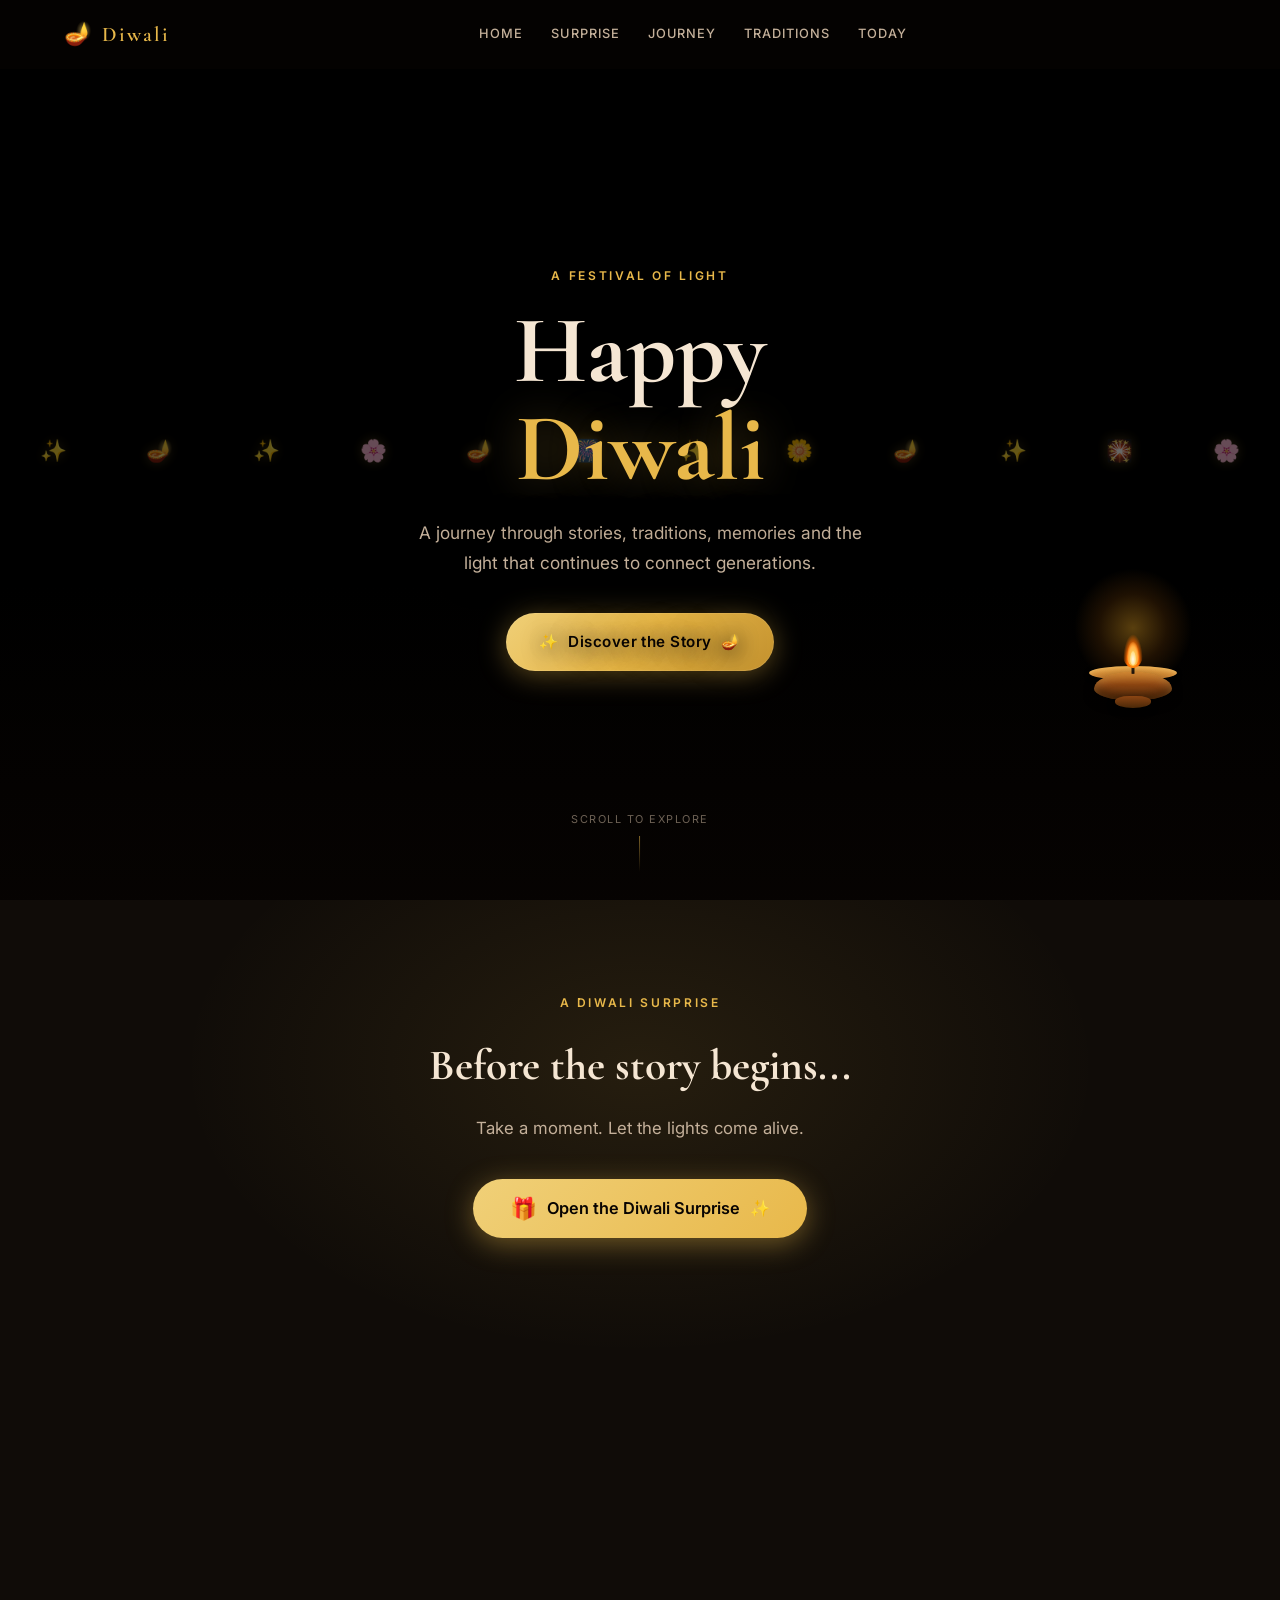
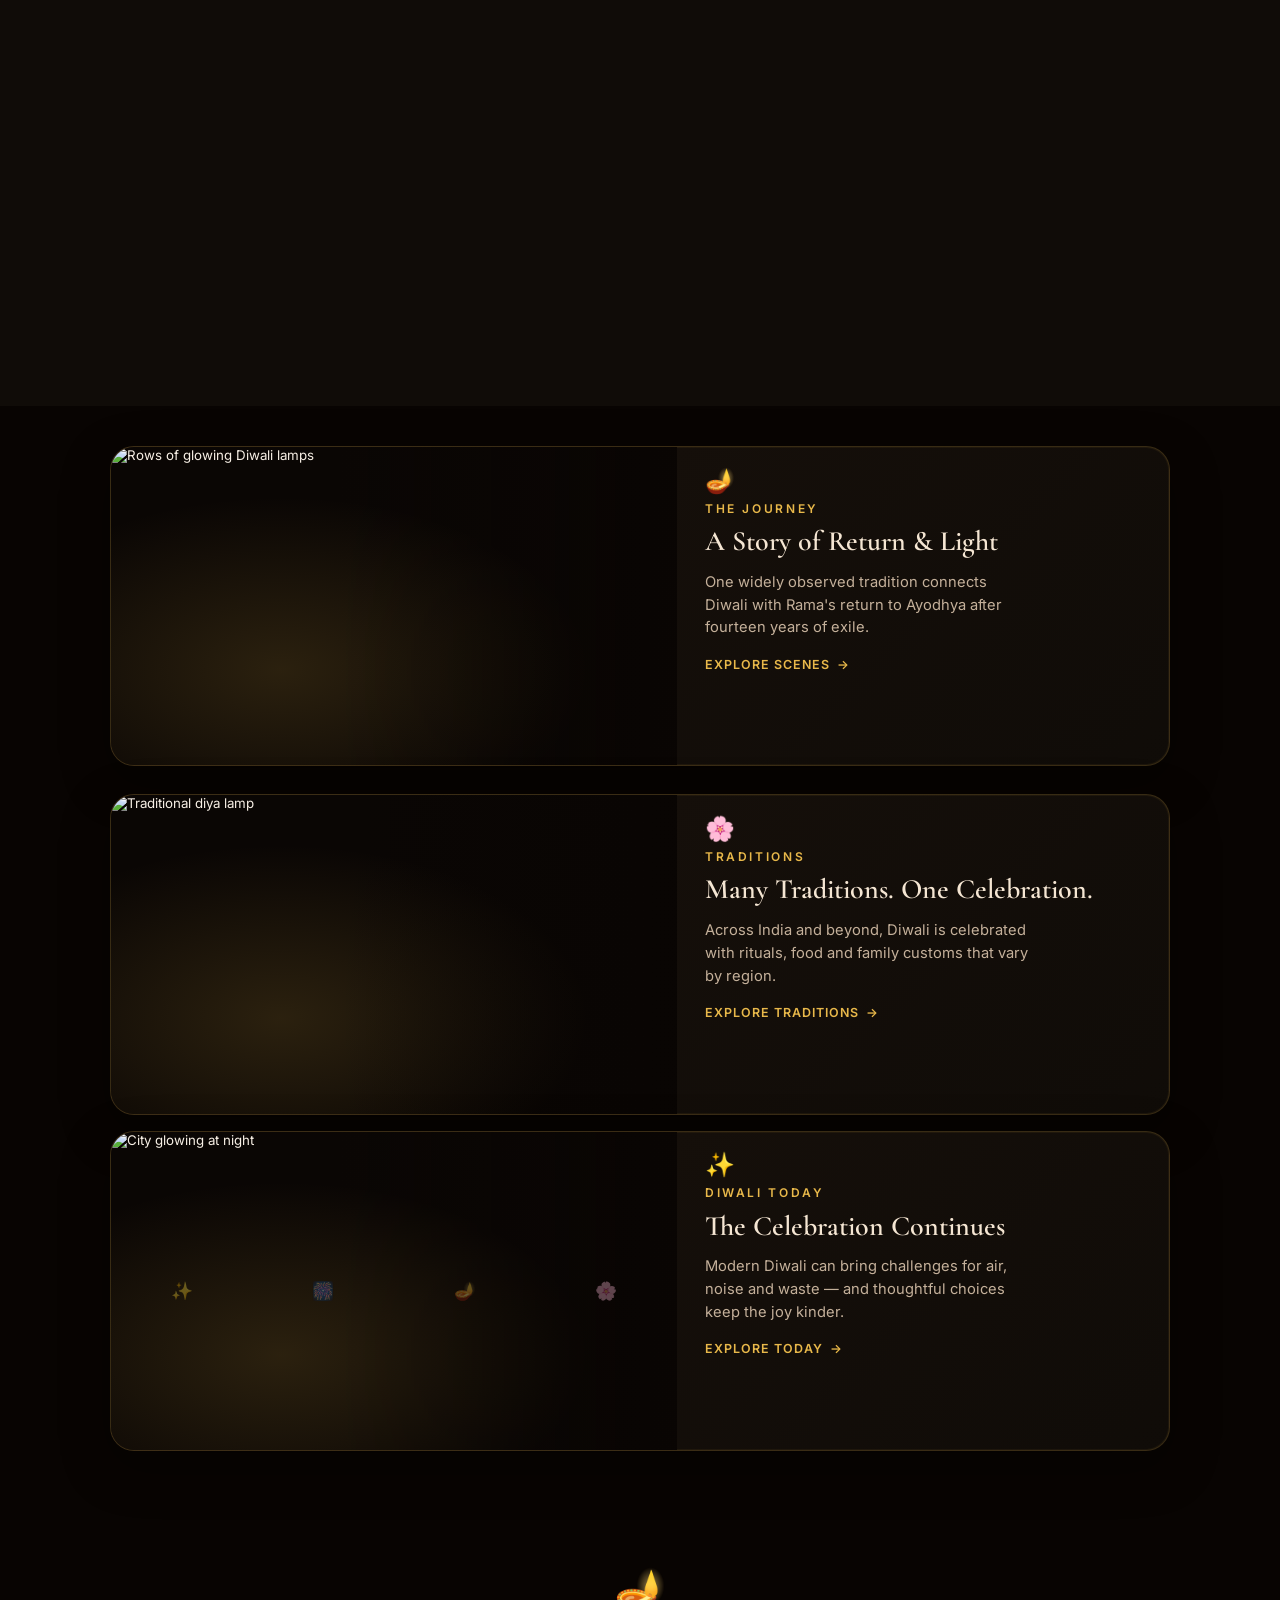
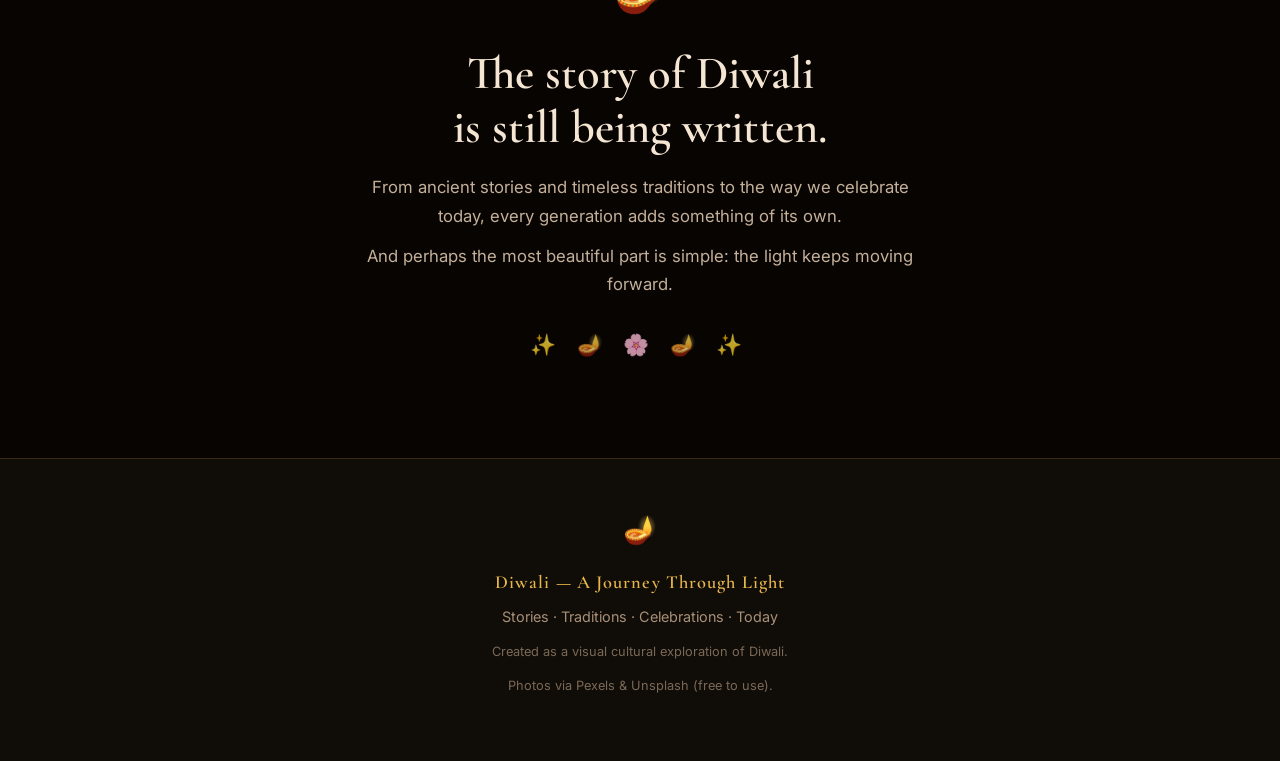
==== index.html @ a52134e4 "Initial commit - Diwali History website" ====
<!DOCTYPE html>
<html lang="en">
<head>
    <meta charset="UTF-8">
    <meta name="viewport" content="width=device-width, initial-scale=1.0">
    <meta name="description" content="A cinematic journey through the history, traditions and changing celebrations of Diwali.">
    <meta name="theme-color" content="#0a0604">
    <title>Diwali — A Journey Through Light</title>
    <link rel="stylesheet" href="css/style.css">
    <link rel="preconnect" href="https://fonts.googleapis.com">
    <link rel="preconnect" href="https://fonts.gstatic.com" crossorigin>
    <link href="https://fonts.googleapis.com/css2?family=Cormorant+Garamond:ital,wght@0,400;0,500;0,600;0,700;1,400&family=Inter:wght@300;400;500;600;700&display=swap" rel="stylesheet">
</head>
<body>

    <header class="site-header" id="siteHeader">
        <div class="nav-inner">
            <a href="#home" class="brand">
                <span class="brand-diya" aria-hidden="true">🪔</span>
                <span>Diwali</span>
            </a>
            <nav class="main-nav" id="mainNav" aria-label="Main navigation">
                <a href="#home">Home</a>
                <a href="#surprise">Surprise</a>
                <a href="#journey">Journey</a>
                <a href="#traditions">Traditions</a>
                <a href="#today">Today</a>
            </nav>
            <div class="nav-actions">
                <button class="nav-toggle" id="navToggle" type="button" aria-label="Open navigation" aria-expanded="false" aria-controls="mainNav">
                    <span></span><span></span><span></span>
                </button>
            </div>
        </div>
    </header>

    <main>

        <!-- HOME — full-screen cinematic video background -->
        <section id="home" class="hero-section">
            <div class="hero-background">
                <video
                    id="homeBackgroundVideo"
                    class="hero-bg-video"
                    autoplay
                    muted
                    loop
                    playsinline
                    preload="auto"
                    aria-hidden="true"
                >
                    <source src="Assets/videos/scenes/diwali-rama-story-40sec.mp4" type="video/mp4">
                </video>
                <div class="hero-bg-overlay"></div>
            </div>

            <div class="hero-particles" aria-hidden="true">
                <span>✨</span><span>🪔</span><span>✨</span><span>🌸</span>
                <span>🪔</span><span>🎆</span><span>✨</span><span>🌼</span>
                <span>🪔</span><span>✨</span><span>🎇</span><span>🌸</span>
            </div>

            <!-- 3D rotating Diwali diya -->
            <div class="hero-diya-3d" aria-hidden="true">
                <div class="diya-scene">
                    <div class="diya-pivot">
                        <div class="diya-body">
                            <div class="diya-rim"></div>
                            <div class="diya-bowl"></div>
                            <div class="diya-base"></div>
                            <div class="diya-wick"></div>
                            <div class="diya-flame">
                                <span class="flame-outer"></span>
                                <span class="flame-mid"></span>
                                <span class="flame-core"></span>
                            </div>
                            <div class="diya-glow"></div>
                        </div>
                    </div>
                </div>
            </div>

            <div class="hero-content cinematic-reveal">
                <span class="hero-kicker">A Festival of Light</span>
                <h1>Happy<br><span>Diwali</span></h1>
                <p class="hero-subtitle">
                    A journey through stories, traditions, memories and
                    the light that continues to connect generations.
                </p>
                <a href="#surprise" class="hero-button">
                    <span aria-hidden="true">✨</span>
                    Discover the Story
                    <span aria-hidden="true">🪔</span>
                </a>
            </div>

            <div class="scroll-indicator" aria-hidden="true">
                <span>Scroll to explore</span>
                <div class="scroll-line"></div>
            </div>
        </section>

        <!-- SURPRISE -->
        <section id="surprise" class="surprise-section">
            <div class="surprise-background"></div>
            <div class="surprise-content">
                <div class="surprise-heading cinematic-reveal">
                    <span class="section-kicker">A Diwali Surprise</span>
                    <h2>Before the story begins...</h2>
                    <p>Take a moment. Let the lights come alive.</p>
                </div>

                <button id="surpriseButton" class="surprise-button" type="button">
                    <span class="surprise-button-icon" aria-hidden="true">🎁</span>
                    <span>Open the Diwali Surprise</span>
                    <span class="surprise-button-sparkle" aria-hidden="true">✨</span>
                </button>

                <div id="surpriseDecorations" class="surprise-decorations" aria-hidden="true">
                    <span class="paper paper-red"></span>
                    <span class="paper paper-yellow"></span>
                    <span class="paper paper-blue"></span>
                    <span class="paper paper-green"></span>
                    <span class="paper paper-pink"></span>
                    <span class="paper paper-orange"></span>
                    <span class="paper paper-purple"></span>
                    <span class="paper paper-gold"></span>
                    <span class="paper paper-red"></span>
                    <span class="paper paper-yellow"></span>
                    <span class="paper paper-blue"></span>
                    <span class="paper paper-green"></span>
                    <span class="paper paper-pink"></span>
                    <span class="paper paper-orange"></span>
                    <span class="paper paper-purple"></span>
                    <span class="paper paper-gold"></span>
                </div>

                <div id="cinematicVideoWrapper" class="cinematic-video-wrapper">
                    <video
                        id="openingCinematicVideo"
                        class="opening-cinematic-video"
                        playsinline
                        preload="auto"
                        controls
                    >
                        <source src="Assets/videos/scenes/diwali-rama-story-40sec.mp4" type="video/mp4">
                        Your browser does not support HTML5 video.
                    </video>
                    <div class="cinematic-corner cinematic-corner-top-left" aria-hidden="true">✨</div>
                    <div class="cinematic-corner cinematic-corner-top-right" aria-hidden="true">🪔</div>
                    <div class="cinematic-corner cinematic-corner-bottom-left" aria-hidden="true">🌸</div>
                    <div class="cinematic-corner cinematic-corner-bottom-right" aria-hidden="true">✨</div>
                </div>
            </div>
        </section>

        <!-- JOURNEY — compact cinematic chapter -->
        <section id="journey" class="chapter-section journey-section">
            <article class="chapter-row cinematic-reveal" data-chapter="journey">
                <button type="button" class="chapter-trigger" aria-expanded="false" aria-controls="journeyPanel">
                    <div class="chapter-visual">
                        <img
                            src="https://images.pexels.com/photos/18849427/pexels-photo-18849427.jpeg?auto=compress&cs=tinysrgb&w=1200"
                            alt="Rows of glowing Diwali lamps"
                            loading="lazy"
                            class="chapter-visual-img">
                        <div class="chapter-visual-glow" aria-hidden="true"></div>
                    </div>
                    <div class="chapter-summary">
                        <span class="chapter-icon" aria-hidden="true">🪔</span>
                        <span class="section-kicker">The Journey</span>
                        <h2>A Story of Return &amp; Light</h2>
                        <p>
                            One widely observed tradition connects Diwali
                            with Rama's return to Ayodhya after fourteen years of exile.
                        </p>
                        <span class="chapter-expand-hint">
                            <span class="hint-label">Explore scenes</span>
                            <span class="hint-arrow" aria-hidden="true">→</span>
                        </span>
                    </div>
                </button>

                <div id="journeyPanel" class="chapter-panel" hidden>
                    <div class="chapter-panel-inner">
                        <div class="scene-strip" role="list">
                            <article class="scene-card" role="listitem">
                                <img src="https://images.unsplash.com/photo-1495616811223-4d98c6e9c869?auto=format&fit=crop&w=600&q=80" alt="Golden sunset landscape" loading="lazy">
                                <div class="scene-card-body">
                                    <span class="scene-number">01</span>
                                    <h3>Fourteen Years Away</h3>
                                    <p>Rama, Sita and Lakshmana are traditionally described as spending fourteen years in exile, away from Ayodhya.</p>
                                </div>
                            </article>
                            <article class="scene-card" role="listitem">
                                <img src="https://images.unsplash.com/photo-1448375240586-882707db888b?auto=format&fit=crop&w=600&q=80" alt="Dense forest path" loading="lazy">
                                <div class="scene-card-body">
                                    <span class="scene-number">02</span>
                                    <h3>Forests and Trials</h3>
                                    <p>Their journey is remembered through the Ramayana as a time filled with challenges, encounters and courage.</p>
                                </div>
                            </article>
                            <article class="scene-card" role="listitem">
                                <img src="https://images.unsplash.com/photo-1439066615861-d1af74d74000?auto=format&fit=crop&w=600&q=80" alt="River landscape at twilight" loading="lazy">
                                <div class="scene-card-body">
                                    <span class="scene-number">03</span>
                                    <h3>The Journey Home</h3>
                                    <p>After exile and the victory over Ravana, they are traditionally believed to have returned towards Ayodhya.</p>
                                </div>
                            </article>
                            <article class="scene-card" role="listitem">
                                <img src="https://images.pexels.com/photos/280221/pexels-photo-280221.jpeg?auto=compress&cs=tinysrgb&w=600" alt="City glowing at night" loading="lazy">
                                <div class="scene-card-body">
                                    <span class="scene-number">04</span>
                                    <h3>Ayodhya Awaits</h3>
                                    <p>People of Ayodhya welcomed Rama by lighting rows of oil lamps throughout the city.</p>
                                </div>
                            </article>
                            <article class="scene-card" role="listitem">
                                <img src="https://images.pexels.com/photos/18849427/pexels-photo-18849427.jpeg?auto=compress&cs=tinysrgb&w=600" alt="Rows of glowing Diwali lamps" loading="lazy">
                                <div class="scene-card-body">
                                    <span class="scene-number">05</span>
                                    <h3>Light Over Darkness</h3>
                                    <p>The lamp became one of the most recognisable symbols of Diwali — light, hope and renewal.</p>
                                </div>
                            </article>
                        </div>
                        <p class="chapter-panel-note">And the story became a tradition. But Diwali is more than one story.</p>
                    </div>
                </div>
            </article>
        </section>

        <!-- TRADITIONS — compact cinematic chapter -->
        <section id="traditions" class="chapter-section traditions-section">
            <article class="chapter-row cinematic-reveal" data-chapter="traditions">
                <button type="button" class="chapter-trigger" aria-expanded="false" aria-controls="traditionsPanel">
                    <div class="chapter-visual">
                        <img
                            src="https://images.pexels.com/photos/6103203/pexels-photo-6103203.jpeg?auto=compress&cs=tinysrgb&w=1200"
                            alt="Traditional diya lamp"
                            loading="lazy"
                            class="chapter-visual-img">
                        <div class="chapter-visual-glow" aria-hidden="true"></div>
                    </div>
                    <div class="chapter-summary">
                        <span class="chapter-icon" aria-hidden="true">🌸</span>
                        <span class="section-kicker">Traditions</span>
                        <h2>Many Traditions. One Celebration.</h2>
                        <p>
                            Across India and beyond, Diwali is celebrated with
                            rituals, food and family customs that vary by region.
                        </p>
                        <span class="chapter-expand-hint">
                            <span class="hint-label">Explore traditions</span>
                            <span class="hint-arrow" aria-hidden="true">→</span>
                        </span>
                    </div>
                </button>

                <div id="traditionsPanel" class="chapter-panel" hidden>
                    <div class="chapter-panel-inner">
                        <div class="scene-strip" role="list">
                            <article class="scene-card" role="listitem">
                                <img src="https://images.pexels.com/photos/6103203/pexels-photo-6103203.jpeg?auto=compress&cs=tinysrgb&w=600" alt="Traditional diya lamp" loading="lazy">
                                <div class="scene-card-body">
                                    <span class="tradition-icon" aria-hidden="true">🪔</span>
                                    <h3>Lighting Diyas</h3>
                                    <p>Oil lamps fill homes, entrances and prayer spaces with warm light.</p>
                                </div>
                            </article>
                            <article class="scene-card" role="listitem">
                                <img src="https://images.pexels.com/photos/6213685/pexels-photo-6213685.jpeg?auto=compress&cs=tinysrgb&w=600" alt="Colourful rangoli" loading="lazy">
                                <div class="scene-card-body">
                                    <span class="tradition-icon" aria-hidden="true">🌸</span>
                                    <h3>Rangoli</h3>
                                    <p>Patterns of powders and flowers decorate entrances and courtyards.</p>
                                </div>
                            </article>
                            <article class="scene-card" role="listitem">
                                <img src="https://images.pexels.com/photos/34387791/pexels-photo-34387791.jpeg?auto=compress&cs=tinysrgb&w=600" alt="Diyas with marigold flowers" loading="lazy">
                                <div class="scene-card-body">
                                    <span class="tradition-icon" aria-hidden="true">🙏</span>
                                    <h3>Prayer &amp; Lakshmi Puja</h3>
                                    <p>Families seek blessings, prosperity and well-being for the year ahead.</p>
                                </div>
                            </article>
                            <article class="scene-card" role="listitem">
                                <img src="https://images.unsplash.com/photo-1511895426328-dc8714191300?auto=format&fit=crop&w=600&q=80" alt="Family celebrating together" loading="lazy">
                                <div class="scene-card-body">
                                    <span class="tradition-icon" aria-hidden="true">👨‍👩‍👧‍👦</span>
                                    <h3>Family &amp; Food</h3>
                                    <p>Gifts, sweets and shared meals become the memories we keep.</p>
                                </div>
                            </article>
                        </div>
                        <p class="chapter-panel-note">Light, togetherness and renewal remain common themes across regions.</p>
                    </div>
                </div>
            </article>
        </section>

        <!-- TODAY — compact cinematic chapter -->
        <section id="today" class="chapter-section today-section">
            <article class="chapter-row cinematic-reveal" data-chapter="today">
                <button type="button" class="chapter-trigger" aria-expanded="false" aria-controls="todayPanel">
                    <div class="chapter-visual">
                        <img
                            src="https://images.pexels.com/photos/280221/pexels-photo-280221.jpeg?auto=compress&cs=tinysrgb&w=1200"
                            alt="City glowing at night"
                            loading="lazy"
                            class="chapter-visual-img">
                        <div class="chapter-visual-glow" aria-hidden="true"></div>
                        <div class="chapter-visual-particles" aria-hidden="true">
                            <span>✨</span><span>🎆</span><span>🪔</span><span>🌸</span>
                        </div>
                    </div>
                    <div class="chapter-summary">
                        <span class="chapter-icon" aria-hidden="true">✨</span>
                        <span class="section-kicker">Diwali Today</span>
                        <h2>The Celebration Continues</h2>
                        <p>
                            Modern Diwali can bring challenges for air, noise and waste —
                            and thoughtful choices keep the joy kinder.
                        </p>
                        <span class="chapter-expand-hint">
                            <span class="hint-label">Explore today</span>
                            <span class="hint-arrow" aria-hidden="true">→</span>
                        </span>
                    </div>
                </button>

                <div id="todayPanel" class="chapter-panel" hidden>
                    <div class="chapter-panel-inner">
                        <div class="scene-strip" role="list">
                            <article class="scene-card" role="listitem">
                                <img src="https://images.unsplash.com/photo-1611273426858-450d8e3c9fce?auto=format&fit=crop&w=600&q=80" alt="Hazy city atmosphere" loading="lazy">
                                <div class="scene-card-body">
                                    <span class="tradition-icon" aria-hidden="true">🌫️</span>
                                    <h3>Smoke &amp; Air</h3>
                                    <p>Fireworks can raise fine particles; monitoring studies record festival-period spikes.</p>
                                </div>
                            </article>
                            <article class="scene-card" role="listitem">
                                <img src="https://images.unsplash.com/photo-1584515933487-779824d29309?auto=format&fit=crop&w=600&q=80" alt="Protective mask" loading="lazy">
                                <div class="scene-card-body">
                                    <span class="tradition-icon" aria-hidden="true">❤️</span>
                                    <h3>Health &amp; Noise</h3>
                                    <p>Smoke and loud sounds can be hard on children, elders, animals and sensitive lungs.</p>
                                </div>
                            </article>
                            <article class="scene-card" role="listitem">
                                <img src="https://images.pexels.com/photos/932638/pexels-photo-932638.jpeg?auto=compress&cs=tinysrgb&w=600" alt="Waste on a street" loading="lazy">
                                <div class="scene-card-body">
                                    <span class="tradition-icon" aria-hidden="true">♻️</span>
                                    <h3>What Remains</h3>
                                    <p>Burnt paper and cracker waste can linger long after the celebration ends.</p>
                                </div>
                            </article>
                        </div>

                        <div class="today-remedies-compact">
                            <h3 class="remedies-title">We don't have to lose the joy</h3>
                            <div class="remedies-chips">
                                <span class="remedy-chip">🪔 Light more diyas</span>
                                <span class="remedy-chip">🌸 Rangoli &amp; colours</span>
                                <span class="remedy-chip">👨‍👩‍👧‍👦 Celebrate together</span>
                                <span class="remedy-chip">♻️ Clean up together</span>
                            </div>
                            <p class="chapter-panel-note">Celebrate the joy. Protect the air. Keep the light alive.</p>
                        </div>
                    </div>
                </div>
            </article>
        </section>

        <!-- FINAL -->
        <section class="finale-section">
            <div class="finale-inner cinematic-reveal">
                <span class="finale-diya" aria-hidden="true">🪔</span>
                <h2>The story of Diwali<br>is still being written.</h2>
                <p>
                    From ancient stories and timeless traditions
                    to the way we celebrate today, every generation
                    adds something of its own.
                </p>
                <p>
                    And perhaps the most beautiful part is simple:
                    the light keeps moving forward.
                </p>
                <div class="finale-symbols" aria-hidden="true">✨ 🪔 🌸 🪔 ✨</div>
            </div>
        </section>
    </main>

    <footer class="site-footer">
        <div class="footer-diya" aria-hidden="true">🪔</div>
        <h3>Diwali — A Journey Through Light</h3>
        <p>Stories · Traditions · Celebrations · Today</p>
        <p class="footer-small">Created as a visual cultural exploration of Diwali.</p>
        <p class="footer-small">Photos via Pexels &amp; Unsplash (free to use).</p>
    </footer>

    <script src="js/script.js"></script>
</body>
</html>
---- css/style.css ----
/* =========================================================
   DIWALI — A Journey Through Light
   Cinematic cultural experience
========================================================= */

:root {
    --bg-deep: #080402;
    --bg-dark: #100c08;
    --bg-card: #1a120c;
    --bg-elevated: #221810;
    --gold: #e8b84a;
    --gold-soft: #f0d078;
    --gold-dim: #c4922e;
    --saffron: #ff9f1c;
    --maroon: #4a1810;
    --cream: #f5e6d3;
    --cream-muted: #c4b09a;
    --text: #f8f0e6;
    --text-muted: #a89078;
    --border: rgba(232, 184, 74, 0.18);
    --radius: 16px;
    --radius-lg: 24px;
    --transition: 0.45s cubic-bezier(0.22, 1, 0.36, 1);
    --font-serif: 'Cormorant Garamond', Georgia, serif;
    --font-sans: 'Inter', system-ui, sans-serif;
}

*, *::before, *::after { box-sizing: border-box; margin: 0; padding: 0; }

html { scroll-behavior: smooth; font-size: 16px; }

body {
    font-family: var(--font-sans);
    background: var(--bg-deep);
    color: var(--text);
    line-height: 1.7;
    overflow-x: hidden;
    -webkit-font-smoothing: antialiased;
}

img, video { max-width: 100%; display: block; }
a { color: inherit; text-decoration: none; }
button { font-family: inherit; cursor: pointer; border: none; background: none; color: inherit; }

/* ---------- Header ---------- */
.site-header {
    position: fixed;
    top: 0; left: 0; right: 0;
    z-index: 1000;
    background: rgba(8, 4, 2, 0.55);
    backdrop-filter: blur(18px);
    -webkit-backdrop-filter: blur(18px);
    border-bottom: 1px solid transparent;
    transition: background 0.35s, border-color 0.35s;
}

.site-header.scrolled {
    background: rgba(8, 4, 2, 0.92);
    border-bottom-color: var(--border);
}

.nav-inner {
    max-width: 1200px;
    margin: 0 auto;
    padding: 0.95rem 1.5rem;
    display: flex;
    align-items: center;
    justify-content: space-between;
    gap: 1.5rem;
}

.brand {
    display: flex;
    align-items: center;
    gap: 0.5rem;
    font-family: var(--font-serif);
    font-size: 1.3rem;
    font-weight: 600;
    letter-spacing: 0.1em;
    color: var(--gold);
}

.brand-diya {
    font-size: 1.4rem;
    animation: diya-flicker 2.6s ease-in-out infinite;
}

.main-nav { display: flex; gap: 1.75rem; }

.main-nav a {
    font-size: 0.8rem;
    font-weight: 500;
    letter-spacing: 0.08em;
    text-transform: uppercase;
    color: var(--cream-muted);
    position: relative;
    transition: color 0.3s;
}

.main-nav a::after {
    content: '';
    position: absolute;
    bottom: -4px; left: 0;
    width: 0; height: 1px;
    background: var(--gold);
    transition: width 0.35s;
}

.main-nav a:hover { color: var(--gold); }
.main-nav a:hover::after { width: 100%; }

.nav-toggle {
    display: none;
    flex-direction: column;
    gap: 5px;
    width: 28px;
}

.nav-toggle span {
    display: block;
    height: 2px;
    background: var(--gold);
    border-radius: 2px;
    transition: 0.3s;
}

.nav-toggle.active span:nth-child(1) {
    transform: translateY(7px) rotate(45deg);
}
.nav-toggle.active span:nth-child(2) { opacity: 0; }
.nav-toggle.active span:nth-child(3) {
    transform: translateY(-7px) rotate(-45deg);
}

/* ---------- HOME — cinematic video background ---------- */
.hero-section {
    position: relative;
    min-height: 100vh;
    display: flex;
    align-items: center;
    justify-content: center;
    text-align: center;
    padding: 6rem 1.5rem 4rem;
    overflow: hidden;
    isolation: isolate;
}

.hero-background {
    position: absolute;
    inset: 0;
    width: 100%;
    height: 100%;
    overflow: hidden;
    z-index: 0;
    background: #080402;
}

.hero-bg-video {
    position: absolute;
    top: 0; left: 0;
    width: 100%;
    height: 100%;
    object-fit: cover;
    object-position: center center;
    display: block;
    background: #080402;
    filter: brightness(0.68) saturate(1.15) contrast(1.06);
    transform: scale(1.03);
    pointer-events: none;
}

.hero-bg-overlay {
    position: absolute;
    inset: 0;
    z-index: 1;
    pointer-events: none;
    background:
        linear-gradient(
            to bottom,
            rgba(0, 0, 0, 0.42) 0%,
            rgba(0, 0, 0, 0.15) 32%,
            rgba(0, 0, 0, 0.32) 65%,
            rgba(8, 4, 2, 0.78) 100%
        ),
        radial-gradient(circle at center, transparent 30%, rgba(0, 0, 0, 0.28) 100%);
}

.hero-particles {
    position: absolute;
    inset: 0;
    z-index: 3;
    display: flex;
    flex-wrap: wrap;
    align-items: center;
    justify-content: space-around;
    font-size: 1.35rem;
    opacity: 0.4;
    pointer-events: none;
}

.hero-particles span {
    animation: float 7s ease-in-out infinite;
    text-shadow: 0 0 12px rgba(232, 184, 74, 0.35);
}

.hero-particles span:nth-child(odd) { animation-delay: 1.2s; }
.hero-particles span:nth-child(3n) { animation-delay: 2.4s; }

/* ---------- 3D Rotating Diya ---------- */
.hero-diya-3d {
    position: absolute;
    z-index: 4;
    right: 6%;
    bottom: 18%;
    width: 140px;
    height: 160px;
    perspective: 600px;
    pointer-events: none;
}

.diya-scene {
    width: 100%;
    height: 100%;
    display: flex;
    align-items: flex-end;
    justify-content: center;
}

.diya-pivot {
    width: 100px;
    height: 100px;
    transform-style: preserve-3d;
    animation: diya-rotate-y 8s linear infinite;
}

.diya-body {
    position: relative;
    width: 100px;
    height: 70px;
    transform-style: preserve-3d;
}

/* Bowl */
.diya-bowl {
    position: absolute;
    left: 50%;
    bottom: 8px;
    transform: translateX(-50%);
    width: 78px;
    height: 28px;
    background: linear-gradient(180deg, #c4782a 0%, #8b4513 45%, #5c2e0a 100%);
    border-radius: 50% 50% 45% 45% / 60% 60% 40% 40%;
    box-shadow:
        0 4px 12px rgba(0, 0, 0, 0.45),
        inset 0 4px 8px rgba(255, 200, 100, 0.25),
        inset 0 -6px 10px rgba(0, 0, 0, 0.35);
}

.diya-rim {
    position: absolute;
    left: 50%;
    bottom: 28px;
    transform: translateX(-50%);
    width: 88px;
    height: 14px;
    background: linear-gradient(180deg, #e8a84a 0%, #c4782a 100%);
    border-radius: 50%;
    box-shadow:
        0 2px 6px rgba(0, 0, 0, 0.3),
        inset 0 2px 4px rgba(255, 220, 140, 0.4);
}

.diya-base {
    position: absolute;
    left: 50%;
    bottom: 0;
    transform: translateX(-50%);
    width: 36px;
    height: 12px;
    background: linear-gradient(180deg, #8b4513, #4a2808);
    border-radius: 40% 40% 50% 50%;
    box-shadow: 0 3px 8px rgba(0, 0, 0, 0.4);
}

.diya-wick {
    position: absolute;
    left: 50%;
    bottom: 34px;
    transform: translateX(-50%);
    width: 3px;
    height: 10px;
    background: linear-gradient(180deg, #3a2a1a, #1a1008);
    border-radius: 1px;
    z-index: 2;
}

/* Flame */
.diya-flame {
    position: absolute;
    left: 50%;
    bottom: 40px;
    transform: translateX(-50%);
    width: 22px;
    height: 36px;
    z-index: 3;
}

.flame-outer,
.flame-mid,
.flame-core {
    position: absolute;
    left: 50%;
    bottom: 0;
    transform: translateX(-50%);
    border-radius: 50% 50% 50% 50% / 60% 60% 40% 40%;
}

.flame-outer {
    width: 20px;
    height: 34px;
    background: radial-gradient(ellipse at 50% 80%, #ff9f1c 0%, #ff6b00 40%, transparent 70%);
    animation: flame-flicker 1.2s ease-in-out infinite;
    filter: blur(0.5px);
}

.flame-mid {
    width: 12px;
    height: 24px;
    bottom: 2px;
    background: radial-gradient(ellipse at 50% 70%, #ffe566 0%, #ffb347 50%, transparent 75%);
    animation: flame-flicker 0.9s ease-in-out infinite reverse;
}

.flame-core {
    width: 6px;
    height: 14px;
    bottom: 3px;
    background: radial-gradient(ellipse at 50% 60%, #fff8e7 0%, #ffe08a 60%, transparent 80%);
    animation: flame-flicker 0.7s ease-in-out infinite;
}

.diya-glow {
    position: absolute;
    left: 50%;
    bottom: 20px;
    transform: translateX(-50%);
    width: 120px;
    height: 120px;
    border-radius: 50%;
    background: radial-gradient(circle, rgba(255, 180, 40, 0.35) 0%, rgba(255, 140, 20, 0.12) 40%, transparent 70%);
    animation: glow-pulse 2.5s ease-in-out infinite;
    z-index: 0;
    pointer-events: none;
}

@keyframes diya-rotate-y {
    from { transform: rotateY(0deg); }
    to { transform: rotateY(360deg); }
}

@keyframes flame-flicker {
    0%, 100% { transform: translateX(-50%) scaleY(1) scaleX(1); opacity: 1; }
    25% { transform: translateX(-48%) scaleY(1.08) scaleX(0.92); opacity: 0.95; }
    50% { transform: translateX(-52%) scaleY(0.94) scaleX(1.05); opacity: 1; }
    75% { transform: translateX(-49%) scaleY(1.05) scaleX(0.96); opacity: 0.92; }
}

@keyframes glow-pulse {
    0%, 100% { opacity: 0.7; transform: translateX(-50%) scale(1); }
    50% { opacity: 1; transform: translateX(-50%) scale(1.12); }
}

@media (max-width: 900px) {
    .hero-diya-3d {
        right: 4%;
        bottom: 14%;
        width: 100px;
        height: 120px;
        opacity: 0.85;
    }
    .diya-pivot { width: 72px; height: 72px; }
    .diya-body { width: 72px; height: 52px; }
    .diya-bowl { width: 56px; height: 20px; }
    .diya-rim { width: 64px; height: 10px; bottom: 20px; }
    .diya-base { width: 26px; height: 9px; }
    .diya-wick { bottom: 24px; }
    .diya-flame { bottom: 28px; width: 16px; height: 28px; }
    .flame-outer { width: 15px; height: 26px; }
    .flame-mid { width: 9px; height: 18px; }
    .flame-core { width: 4px; height: 10px; }
    .diya-glow { width: 90px; height: 90px; }
}

@media (max-width: 600px) {
    .hero-diya-3d {
        right: 50%;
        transform: translateX(50%);
        bottom: 8%;
        opacity: 0.7;
    }
}

@media (prefers-reduced-motion: reduce) {
    .diya-pivot { animation: none; }
    .flame-outer, .flame-mid, .flame-core, .diya-glow { animation: none; }
}

.hero-content {
    position: relative;
    z-index: 5;
    max-width: 640px;
    text-shadow:
        0 3px 20px rgba(0, 0, 0, 0.9),
        0 0 40px rgba(0, 0, 0, 0.5);
}

.hero-kicker,
.section-kicker {
    display: inline-block;
    font-size: 0.75rem;
    font-weight: 600;
    letter-spacing: 0.22em;
    text-transform: uppercase;
    color: var(--gold);
    margin-bottom: 1rem;
}

.hero-section h1 {
    font-family: var(--font-serif);
    font-size: clamp(3.4rem, 10vw, 6rem);
    font-weight: 700;
    line-height: 1.02;
    color: var(--cream);
    margin-bottom: 1.25rem;
}

.hero-section h1 span {
    color: var(--gold);
    text-shadow: 0 0 40px rgba(232, 184, 74, 0.35);
}

.hero-subtitle {
    font-size: 1.08rem;
    color: var(--cream-muted);
    margin-bottom: 2.25rem;
    max-width: 480px;
    margin-left: auto;
    margin-right: auto;
}

.hero-button {
    display: inline-flex;
    align-items: center;
    gap: 0.6rem;
    padding: 1rem 2.1rem;
    font-size: 0.95rem;
    font-weight: 600;
    letter-spacing: 0.03em;
    color: var(--bg-deep);
    background: linear-gradient(135deg, var(--gold-soft), var(--gold), var(--gold-dim));
    border-radius: 50px;
    box-shadow:
        0 4px 28px rgba(232, 184, 74, 0.4),
        0 0 0 1px rgba(255, 255, 255, 0.08) inset;
    transition: transform 0.3s, box-shadow 0.3s;
}

.hero-button:hover {
    transform: translateY(-3px) scale(1.03);
    box-shadow: 0 10px 36px rgba(232, 184, 74, 0.55);
}

.scroll-indicator {
    position: absolute;
    bottom: 1.75rem;
    left: 50%;
    transform: translateX(-50%);
    z-index: 6;
    display: flex;
    flex-direction: column;
    align-items: center;
    gap: 0.5rem;
    opacity: 0.55;
}

.scroll-indicator span {
    font-size: 0.68rem;
    letter-spacing: 0.14em;
    text-transform: uppercase;
    color: var(--cream-muted);
}

.scroll-line {
    width: 1px;
    height: 36px;
    background: linear-gradient(var(--gold), transparent);
    animation: scroll-bounce 1.8s ease-in-out infinite;
}

/* ---------- SURPRISE ---------- */
.surprise-section {
    position: relative;
    padding: 5.5rem 1.5rem 6rem;
    background: var(--bg-dark);
    overflow: hidden;
    isolation: isolate;
}

.surprise-background {
    position: absolute;
    inset: 0;
    background:
        radial-gradient(ellipse 55% 40% at 50% 15%, rgba(232, 184, 74, 0.1), transparent 65%);
    pointer-events: none;
}

.surprise-content {
    position: relative;
    z-index: 5;
    max-width: 980px;
    margin: 0 auto;
    text-align: center;
}

.surprise-heading { margin-bottom: 2.25rem; }

.surprise-heading h2 {
    font-family: var(--font-serif);
    font-size: clamp(1.9rem, 4.5vw, 2.7rem);
    color: var(--cream);
    margin-bottom: 0.7rem;
}

.surprise-heading p { color: var(--cream-muted); font-size: 1.05rem; }

.surprise-button {
    display: inline-flex;
    align-items: center;
    gap: 0.65rem;
    padding: 1.05rem 2.3rem;
    font-size: 1.02rem;
    font-weight: 600;
    color: var(--bg-deep);
    background: linear-gradient(135deg, var(--gold-soft), var(--gold));
    border-radius: 50px;
    box-shadow: 0 6px 28px rgba(232, 184, 74, 0.42);
    margin-bottom: 2rem;
    transition: transform 0.3s, box-shadow 0.3s;
}

.surprise-button:hover {
    transform: translateY(-3px) scale(1.03);
    box-shadow: 0 10px 36px rgba(232, 184, 74, 0.55);
}

.surprise-button.opened,
.surprise-button.surprise-opened {
    transform: translateY(-2px) scale(1.025);
}

.surprise-button-icon { font-size: 1.35rem; }
.surprise-button-sparkle { animation: sparkle 1.5s ease-in-out infinite; }

/* Paper confetti */
.surprise-decorations {
    position: absolute;
    inset: 0;
    width: 100%;
    height: 100%;
    overflow: hidden;
    z-index: 10;
    pointer-events: none;
}

.surprise-decorations .paper {
    position: absolute;
    top: -40px;
    width: 12px;
    height: 20px;
    border-radius: 2px;
    opacity: 0;
    transform: translateY(-80px) rotate(0deg);
    pointer-events: none;
}

.paper-red { background: #ff3b30; }
.paper-yellow { background: #ffd60a; }
.paper-blue { background: #0a84ff; }
.paper-green { background: #30d158; }
.paper-pink { background: #ff2d55; }
.paper-orange { background: #ff9500; }
.paper-purple { background: #af52de; }
.paper-gold { background: #ffcc00; }

.surprise-decorations.active .paper {
    animation: diwaliPaperFall 3.8s cubic-bezier(0.2, 0.65, 0.35, 1) forwards;
    animation-delay: calc(var(--i, 1) * 0.045s);
}

@keyframes diwaliPaperFall {
    0% {
        opacity: 0;
        transform: translate3d(0, -60px, 0) rotate(0deg) scale(0.4);
    }
    10% { opacity: 1; }
    35% {
        opacity: 1;
        transform: translate3d(calc((var(--i, 1) - 8) * 15px), 180px, 0) rotate(180deg) scale(1);
    }
    70% {
        opacity: 0.95;
        transform: translate3d(calc((var(--i, 1) - 8) * 28px), 430px, 0) rotate(420deg) scale(1);
    }
    100% {
        opacity: 0;
        transform: translate3d(calc((var(--i, 1) - 8) * 48px), 850px, 0) rotate(720deg) scale(0.8);
    }
}

/* Cinematic video wrapper — hidden until surprise */
.cinematic-video-wrapper {
    position: relative;
    width: min(1180px, 92vw);
    margin: 50px auto 0;
    overflow: hidden;
    border-radius: 24px;
    background: #050302;
    border: 1px solid rgba(255, 211, 99, 0.42);
    box-shadow:
        0 30px 90px rgba(0, 0, 0, 0.6),
        0 0 60px rgba(255, 170, 20, 0.14);
    opacity: 0;
    transform: translateY(45px) scale(0.97);
    transition:
        opacity 0.9s ease,
        transform 0.9s cubic-bezier(0.2, 0.8, 0.2, 1),
        box-shadow 0.7s ease;
}

.cinematic-video-wrapper.video-visible {
    opacity: 1;
    transform: translateY(0) scale(1);
}

.cinematic-video-wrapper.is-playing {
    box-shadow:
        0 35px 110px rgba(0, 0, 0, 0.7),
        0 0 90px rgba(255, 180, 30, 0.22);
}

.cinematic-video-wrapper.video-finished {
    box-shadow:
        0 30px 90px rgba(0, 0, 0, 0.55),
        0 0 50px rgba(255, 200, 60, 0.12);
}

.opening-cinematic-video {
    display: block;
    width: 100%;
    height: auto;
    min-height: 280px;
    max-height: 78vh;
    object-fit: contain;
    background: #050302;
    border: none;
    outline: none;
}

.opening-cinematic-video::-webkit-media-controls-panel {
    background: linear-gradient(transparent, rgba(0, 0, 0, 0.75));
}

.cinematic-corner {
    position: absolute;
    z-index: 20;
    width: 58px;
    height: 58px;
    display: flex;
    align-items: center;
    justify-content: center;
    pointer-events: none;
    font-size: 18px;
    color: rgba(255, 221, 120, 0.95);
}

.cinematic-corner-top-left {
    top: 12px; left: 12px;
    border-top: 2px solid rgba(255, 211, 99, 0.8);
    border-left: 2px solid rgba(255, 211, 99, 0.8);
}
.cinematic-corner-top-right {
    top: 12px; right: 12px;
    border-top: 2px solid rgba(255, 211, 99, 0.8);
    border-right: 2px solid rgba(255, 211, 99, 0.8);
}
.cinematic-corner-bottom-left {
    bottom: 12px; left: 12px;
    border-bottom: 2px solid rgba(255, 211, 99, 0.8);
    border-left: 2px solid rgba(255, 211, 99, 0.8);
}
.cinematic-corner-bottom-right {
    bottom: 12px; right: 12px;
    border-bottom: 2px solid rgba(255, 211, 99, 0.8);
    border-right: 2px solid rgba(255, 211, 99, 0.8);
}

/* Floating emoji celebration layer */
.temporary-diwali-celebration {
    position: fixed;
    inset: 0;
    width: 100vw;
    height: 100vh;
    z-index: 99999;
    pointer-events: none;
    overflow: hidden;
}

.temporary-diwali-celebration span {
    position: absolute;
    top: -80px;
    display: block;
    font-size: 1.5rem;
    filter: drop-shadow(0 4px 8px rgba(0, 0, 0, 0.35));
    animation: diwaliEmojiFall 4.8s cubic-bezier(0.2, 0.65, 0.35, 1) forwards;
}

@keyframes diwaliEmojiFall {
    0% {
        opacity: 0;
        transform: translate3d(0, -70px, 0) rotate(0deg) scale(0.5);
    }
    10% { opacity: 1; }
    65% { opacity: 1; }
    100% {
        opacity: 0;
        transform: translate3d(0, 115vh, 0) rotate(540deg) scale(1.15);
    }
}

@keyframes diwaliFloat {
    0% {
        opacity: 0;
        transform: translateY(0) rotate(0deg) scale(0.6);
    }
    12% { opacity: 1; }
    100% {
        opacity: 0;
        transform: translateY(110vh) rotate(400deg) scale(1.1);
    }
}

/* ---------- JOURNEY ---------- */
.journey-section {
    padding: 6.5rem 1.5rem 4.5rem;
    background: var(--bg-deep);
}

.journey-intro {
    max-width: 680px;
    margin: 0 auto 4.5rem;
    text-align: center;
}

.journey-intro h2,
.traditions-intro h2,
.today-intro h2,
.remedies-content h2,
.finale-inner h2,
.today-hero h2,
.journey-finale h2,
.today-finale h2 {
    font-family: var(--font-serif);
    font-size: clamp(1.95rem, 4.5vw, 2.9rem);
    font-weight: 600;
    line-height: 1.18;
    color: var(--cream);
    margin-bottom: 1.15rem;
}

.journey-intro p,
.traditions-intro p,
.today-intro p {
    color: var(--cream-muted);
    font-size: 1.05rem;
    margin-bottom: 0.7rem;
}

.journey-scenes {
    max-width: 1040px;
    margin: 0 auto;
    display: flex;
    flex-direction: column;
    gap: 4rem;
}

.journey-scene {
    display: grid;
    grid-template-columns: 1.05fr 1fr;
    gap: 2.75rem;
    align-items: center;
}

.journey-scene-reverse { direction: rtl; }
.journey-scene-reverse > * { direction: ltr; }

.journey-image-wrap {
    border-radius: var(--radius-lg);
    overflow: hidden;
    aspect-ratio: 4 / 3;
    border: 1px solid var(--border);
    box-shadow: 0 20px 50px rgba(0, 0, 0, 0.35);
}

.journey-image {
    width: 100%;
    height: 100%;
    object-fit: cover;
    transition: transform 0.8s cubic-bezier(0.22, 1, 0.36, 1);
}

.journey-scene:hover .journey-image { transform: scale(1.05); }

.scene-number {
    display: block;
    font-family: var(--font-serif);
    font-size: 2.6rem;
    font-weight: 700;
    color: var(--gold);
    opacity: 0.32;
    line-height: 1;
    margin-bottom: 0.35rem;
}

.journey-content h3 {
    font-family: var(--font-serif);
    font-size: 1.55rem;
    color: var(--cream);
    margin: 0.45rem 0 0.8rem;
}

.journey-content p {
    color: var(--cream-muted);
    font-size: 0.98rem;
}

.journey-finale {
    max-width: 520px;
    margin: 4.5rem auto 0;
    text-align: center;
}

.journey-finale-lights {
    font-size: 1.3rem;
    letter-spacing: 0.3em;
    margin-bottom: 1.25rem;
    opacity: 0.75;
    animation: diya-flicker 3s ease-in-out infinite;
}

.journey-finale p { color: var(--cream-muted); }

/* ---------- TRADITIONS ---------- */
.traditions-section {
    padding: 6rem 1.5rem;
    background: linear-gradient(180deg, var(--bg-deep) 0%, var(--bg-dark) 100%);
}

.traditions-intro {
    max-width: 680px;
    margin: 0 auto 3.5rem;
    text-align: center;
}

.traditions-grid {
    display: grid;
    grid-template-columns: repeat(auto-fill, minmax(260px, 1fr));
    gap: 1.5rem;
    max-width: 1100px;
    margin: 0 auto 3rem;
}

.tradition-card {
    background: var(--bg-card);
    border: 1px solid var(--border);
    border-radius: var(--radius-lg);
    overflow: hidden;
    transition: transform var(--transition), box-shadow var(--transition), border-color var(--transition);
}

.tradition-card:hover {
    transform: translateY(-7px);
    box-shadow: 0 22px 55px rgba(0, 0, 0, 0.4);
    border-color: rgba(232, 184, 74, 0.35);
}

.tradition-image-wrap {
    aspect-ratio: 16 / 10;
    overflow: hidden;
    background: var(--bg-elevated);
}

.tradition-image {
    width: 100%;
    height: 100%;
    object-fit: cover;
    transition: transform 0.6s ease;
}

.tradition-card:hover .tradition-image { transform: scale(1.06); }

.tradition-content { padding: 1.4rem 1.5rem 1.65rem; }

.tradition-icon {
    font-size: 1.5rem;
    display: block;
    margin-bottom: 0.5rem;
}

.tradition-content h3 {
    font-family: var(--font-serif);
    font-size: 1.28rem;
    color: var(--cream);
    margin-bottom: 0.5rem;
}

.tradition-content p {
    color: var(--cream-muted);
    font-size: 0.92rem;
}

.tradition-note {
    max-width: 560px;
    margin: 0 auto;
    text-align: center;
    padding: 1.5rem;
}

.tradition-note-symbol {
    font-size: 1.5rem;
    margin-bottom: 0.75rem;
}

.tradition-note p { color: var(--cream-muted); }

/* ---------- TODAY ---------- */
.today-section { background: var(--bg-deep); }

.today-hero {
    position: relative;
    min-height: 52vh;
    display: flex;
    flex-direction: column;
    align-items: center;
    justify-content: center;
    text-align: center;
    padding: 5rem 1.5rem;
    overflow: hidden;
    background:
        radial-gradient(ellipse 70% 50% at 50% 40%, rgba(232, 100, 40, 0.12), transparent 60%),
        var(--bg-dark);
}

.today-particles {
    position: absolute;
    inset: 0;
    display: flex;
    flex-wrap: wrap;
    align-items: center;
    justify-content: space-around;
    font-size: 1.5rem;
    opacity: 0.28;
    pointer-events: none;
}

.today-particles span { animation: firework-pop 4s ease-in-out infinite; }
.today-particles span:nth-child(odd) { animation-delay: 1s; }

.today-hero h2 span { color: var(--gold); }
.today-hero p { color: var(--cream-muted); margin-top: 0.5rem; }

.today-lights {
    margin-top: 1.5rem;
    font-size: 1.3rem;
    letter-spacing: 0.3em;
    opacity: 0.75;
    animation: diya-flicker 3s ease-in-out infinite;
}

.today-intro {
    max-width: 640px;
    margin: 0 auto;
    padding: 4rem 1.5rem 2rem;
    text-align: center;
}

.today-issues {
    max-width: 1000px;
    margin: 0 auto;
    padding: 2rem 1.5rem 3rem;
    display: flex;
    flex-direction: column;
    gap: 3.25rem;
}

.today-issue {
    display: grid;
    grid-template-columns: 1fr 1.2fr;
    gap: 2.5rem;
    align-items: center;
}

.today-issue:nth-child(even) { direction: rtl; }
.today-issue:nth-child(even) > * { direction: ltr; }

.today-issue-image-wrap {
    border-radius: var(--radius-lg);
    overflow: hidden;
    aspect-ratio: 4 / 3;
    border: 1px solid var(--border);
    box-shadow: 0 16px 40px rgba(0, 0, 0, 0.3);
}

.today-issue-image {
    width: 100%;
    height: 100%;
    object-fit: cover;
    transition: transform 0.6s ease;
}

.today-issue:hover .today-issue-image { transform: scale(1.04); }

.today-issue-icon {
    font-size: 1.6rem;
    display: block;
    margin-bottom: 0.4rem;
}

.today-issue-content h3 {
    font-family: var(--font-serif);
    font-size: 1.4rem;
    color: var(--cream);
    margin: 0.4rem 0 0.75rem;
}

.today-issue-content p {
    color: var(--cream-muted);
    font-size: 0.98rem;
}

.today-remedies {
    position: relative;
    padding: 5rem 1.5rem;
    background: var(--bg-dark);
    overflow: hidden;
}

.remedies-glow {
    position: absolute;
    top: 0;
    left: 50%;
    transform: translateX(-50%);
    width: 600px;
    height: 280px;
    background: radial-gradient(ellipse, rgba(232, 184, 74, 0.09), transparent 70%);
    pointer-events: none;
}

.remedies-content {
    position: relative;
    max-width: 900px;
    margin: 0 auto;
    text-align: center;
}

.remedies-intro {
    color: var(--cream-muted);
    font-size: 1.05rem;
    max-width: 540px;
    margin: 0 auto 2.5rem;
}

.remedies-grid {
    display: grid;
    grid-template-columns: repeat(auto-fit, minmax(200px, 1fr));
    gap: 1.25rem;
    text-align: left;
}

.remedy-card {
    background: var(--bg-card);
    border: 1px solid var(--border);
    border-radius: var(--radius);
    padding: 1.5rem;
    transition: transform var(--transition), border-color var(--transition);
}

.remedy-card:hover {
    transform: translateY(-4px);
    border-color: rgba(232, 184, 74, 0.32);
}

.remedy-icon {
    font-size: 1.6rem;
    display: block;
    margin-bottom: 0.6rem;
}

.remedy-card h3 {
    font-family: var(--font-serif);
    font-size: 1.15rem;
    color: var(--cream);
    margin-bottom: 0.4rem;
}

.remedy-card p {
    color: var(--cream-muted);
    font-size: 0.9rem;
}

.today-finale {
    text-align: center;
    padding: 5rem 1.5rem;
    background: linear-gradient(180deg, var(--bg-dark), var(--bg-deep));
}

.finale-lights {
    font-size: 1.3rem;
    letter-spacing: 0.3em;
    margin: 1.25rem 0;
    opacity: 0.75;
    animation: diya-flicker 3s ease-in-out infinite;
}

.today-finale p {
    color: var(--cream-muted);
    font-size: 1.05rem;
}

/* ---------- FINALE + FOOTER ---------- */
.finale-section {
    padding: 6rem 1.5rem;
    text-align: center;
    background: var(--bg-deep);
}

.finale-inner { max-width: 580px; margin: 0 auto; }

.finale-diya {
    font-size: 2.6rem;
    display: block;
    margin-bottom: 1.25rem;
    animation: diya-flicker 2.5s ease-in-out infinite;
}

.finale-inner p {
    color: var(--cream-muted);
    margin-bottom: 0.7rem;
    font-size: 1.05rem;
}

.finale-symbols {
    margin-top: 1.75rem;
    font-size: 1.3rem;
    letter-spacing: 0.35em;
    opacity: 0.75;
}

.site-footer {
    text-align: center;
    padding: 3rem 1.5rem 4rem;
    border-top: 1px solid var(--border);
    background: var(--bg-dark);
}

.footer-diya {
    font-size: 1.7rem;
    margin-bottom: 0.85rem;
    animation: diya-flicker 3s ease-in-out infinite;
}

.site-footer h3 {
    font-family: var(--font-serif);
    font-size: 1.15rem;
    font-weight: 600;
    letter-spacing: 0.06em;
    color: var(--gold);
    margin-bottom: 0.4rem;
}

.site-footer p { color: var(--text-muted); font-size: 0.9rem; }
.footer-small { margin-top: 0.75rem; font-size: 0.8rem !important; opacity: 0.7; }

/* ---------- Scroll reveal ---------- */
.cinematic-reveal {
    opacity: 0;
    transform: translateY(36px);
    transition:
        opacity 0.85s cubic-bezier(0.22, 1, 0.36, 1),
        transform 0.85s cubic-bezier(0.22, 1, 0.36, 1);
}

.cinematic-reveal.visible {
    opacity: 1;
    transform: translateY(0);
}

/* ---------- Animations ---------- */
@keyframes diya-flicker {
    0%, 100% { opacity: 1; filter: brightness(1); }
    40% { opacity: 0.85; filter: brightness(1.18); }
    60% { opacity: 0.95; filter: brightness(0.9); }
}

@keyframes float {
    0%, 100% { transform: translateY(0); }
    50% { transform: translateY(-16px); }
}

@keyframes scroll-bounce {
    0%, 100% { opacity: 1; transform: scaleY(1); }
    50% { opacity: 0.4; transform: scaleY(0.7); }
}

@keyframes sparkle {
    0%, 100% { transform: scale(1); opacity: 1; }
    50% { transform: scale(1.25); opacity: 0.7; }
}

@keyframes firework-pop {
    0%, 100% { transform: scale(1); opacity: 0.28; }
    50% { transform: scale(1.25); opacity: 0.5; }
}

/* ---------- Responsive ---------- */
@media (max-width: 900px) {
    .journey-scene,
    .today-issue {
        grid-template-columns: 1fr;
        gap: 1.25rem;
    }
    .journey-scene-reverse,
    .today-issue:nth-child(even) { direction: ltr; }

    .main-nav {
        display: none;
        position: absolute;
        top: 100%; left: 0; right: 0;
        flex-direction: column;
        background: rgba(8, 4, 2, 0.97);
        padding: 1.25rem 1.5rem;
        gap: 1rem;
        border-bottom: 1px solid var(--border);
    }
    .main-nav.open { display: flex; }
    .nav-toggle { display: flex; }
}

@media (max-width: 768px) {
    .hero-bg-video {
        object-position: center center;
        transform: scale(1.05);
    }

    .cinematic-video-wrapper {
        width: 94vw;
        margin-top: 35px;
        border-radius: 16px;
    }

    .opening-cinematic-video {
        min-height: 220px;
        max-height: 70vh;
    }

    .cinematic-corner {
        width: 36px;
        height: 36px;
        font-size: 12px;
    }

    .cinematic-corner-top-left { top: 8px; left: 8px; }
    .cinematic-corner-top-right { top: 8px; right: 8px; }
    .cinematic-corner-bottom-left { bottom: 8px; left: 8px; }
    .cinematic-corner-bottom-right { bottom: 8px; right: 8px; }

    .temporary-diwali-celebration span { font-size: 1.15rem; }
}

@media (max-width: 600px) {
    .nav-inner { padding: 0.85rem 1.15rem; }
    .hero-section { padding: 5rem 1.15rem 3rem; }
    .traditions-grid { grid-template-columns: 1fr; }
    .remedies-grid { grid-template-columns: 1fr; }
}

@media (prefers-reduced-motion: reduce) {
    *, *::before, *::after {
        animation-duration: 0.01ms !important;
        animation-iteration-count: 1 !important;
        transition-duration: 0.01ms !important;
    }
    .cinematic-reveal { opacity: 1; transform: none; }
    .hero-bg-video { transform: none; }
    .surprise-decorations.active .paper { animation: none; opacity: 0; }
    .temporary-diwali-celebration span { animation: none; }
    .cinematic-video-wrapper { transition: none; }
}


/* =========================================================
   COMPACT CINEMATIC CHAPTERS
   Journey / Traditions / Today — one row each
========================================================= */

.chapter-section {
    padding: 1.25rem 1.25rem;
    max-width: 1100px;
    margin: 0 auto;
}

.journey-section.chapter-section {
    background: transparent;
    padding-top: 2.5rem;
}

.traditions-section.chapter-section,
.today-section.chapter-section {
    background: transparent;
    padding-top: 0.5rem;
    padding-bottom: 0.5rem;
}

.chapter-row {
    border: 1px solid var(--border);
    border-radius: var(--radius-lg);
    background:
        linear-gradient(135deg, rgba(26, 18, 12, 0.95), rgba(16, 12, 8, 0.98));
    box-shadow:
        0 16px 48px rgba(0, 0, 0, 0.35),
        0 0 0 1px rgba(232, 184, 74, 0.06) inset;
    overflow: hidden;
    transition: border-color 0.4s, box-shadow 0.4s;
}

.chapter-row.is-open {
    border-color: rgba(232, 184, 74, 0.4);
    box-shadow:
        0 20px 60px rgba(0, 0, 0, 0.45),
        0 0 40px rgba(232, 184, 74, 0.12);
}

.chapter-trigger {
    display: grid;
    grid-template-columns: minmax(200px, 1.15fr) 1fr;
    gap: 0;
    width: 100%;
    text-align: left;
    padding: 0;
    cursor: pointer;
    color: inherit;
    background: transparent;
    border: none;
    font-family: inherit;
}

.chapter-visual {
    position: relative;
    aspect-ratio: 16 / 9;
    min-height: 160px;
    overflow: hidden;
    background: #0a0604;
}

.chapter-visual-img {
    width: 100%;
    height: 100%;
    object-fit: cover;
    transition: transform 0.7s cubic-bezier(0.22, 1, 0.36, 1);
}

.chapter-trigger:hover .chapter-visual-img {
    transform: scale(1.05);
}

.chapter-visual-glow {
    position: absolute;
    inset: 0;
    background:
        linear-gradient(90deg, transparent 40%, rgba(8, 4, 2, 0.55) 100%),
        radial-gradient(ellipse at 30% 70%, rgba(232, 184, 74, 0.15), transparent 55%);
    pointer-events: none;
}

.chapter-visual-particles {
    position: absolute;
    inset: 0;
    display: flex;
    align-items: center;
    justify-content: space-around;
    font-size: 1.1rem;
    opacity: 0.35;
    pointer-events: none;
}

.chapter-summary {
    display: flex;
    flex-direction: column;
    justify-content: center;
    padding: 1.35rem 1.5rem 1.35rem 1.75rem;
    gap: 0.35rem;
}

.chapter-icon {
    font-size: 1.5rem;
    line-height: 1;
    margin-bottom: 0.15rem;
}

.chapter-summary .section-kicker {
    margin-bottom: 0.25rem;
}

.chapter-summary h2 {
    font-family: var(--font-serif);
    font-size: clamp(1.35rem, 2.5vw, 1.75rem);
    font-weight: 600;
    color: var(--cream);
    line-height: 1.2;
    margin: 0 0 0.4rem;
}

.chapter-summary p {
    color: var(--cream-muted);
    font-size: 0.92rem;
    line-height: 1.55;
    margin: 0 0 0.75rem;
    max-width: 36ch;
}

.chapter-expand-hint {
    display: inline-flex;
    align-items: center;
    gap: 0.45rem;
    font-size: 0.78rem;
    font-weight: 600;
    letter-spacing: 0.08em;
    text-transform: uppercase;
    color: var(--gold);
}

.hint-arrow {
    display: inline-block;
    transition: transform 0.35s ease;
}

.chapter-row.is-open .hint-arrow {
    transform: rotate(90deg);
}

.chapter-trigger:hover .hint-arrow {
    transform: translateX(4px);
}

.chapter-row.is-open .chapter-trigger:hover .hint-arrow {
    transform: rotate(90deg);
}

/* Expand panel */
.chapter-panel {
    border-top: 1px solid var(--border);
    background: rgba(8, 4, 2, 0.55);
    max-height: 0;
    overflow: hidden;
    opacity: 0;
    transition:
        max-height 0.55s cubic-bezier(0.22, 1, 0.36, 1),
        opacity 0.4s ease,
        padding 0.4s ease;
    padding: 0 1rem;
}

.chapter-panel:not([hidden]) {
    max-height: 520px;
    opacity: 1;
    padding: 1.15rem 1rem 1.35rem;
}

.chapter-panel-inner {
    max-width: 100%;
}

/* Horizontal scene strip */
.scene-strip {
    display: flex;
    gap: 0.9rem;
    overflow-x: auto;
    scroll-snap-type: x mandatory;
    padding: 0.25rem 0.15rem 0.85rem;
    -webkit-overflow-scrolling: touch;
    scrollbar-width: thin;
    scrollbar-color: var(--gold-dim) transparent;
}

.scene-strip::-webkit-scrollbar {
    height: 5px;
}

.scene-strip::-webkit-scrollbar-thumb {
    background: var(--gold-dim);
    border-radius: 4px;
}

.scene-card {
    flex: 0 0 min(240px, 72vw);
    scroll-snap-align: start;
    background: var(--bg-card);
    border: 1px solid var(--border);
    border-radius: var(--radius);
    overflow: hidden;
    transition: border-color 0.3s, transform 0.3s;
}

.scene-card:hover {
    border-color: rgba(232, 184, 74, 0.35);
    transform: translateY(-3px);
}

.scene-card img {
    width: 100%;
    aspect-ratio: 16 / 10;
    object-fit: cover;
}

.scene-card-body {
    padding: 0.85rem 0.95rem 1rem;
}

.scene-card-body .scene-number {
    font-family: var(--font-serif);
    font-size: 1.15rem;
    color: var(--gold);
    opacity: 0.5;
    display: block;
    line-height: 1;
    margin-bottom: 0.2rem;
}

.scene-card-body .tradition-icon {
    font-size: 1.15rem;
    display: block;
    margin-bottom: 0.25rem;
}

.scene-card-body h3 {
    font-family: var(--font-serif);
    font-size: 1.05rem;
    color: var(--cream);
    margin: 0 0 0.35rem;
}

.scene-card-body p {
    color: var(--cream-muted);
    font-size: 0.82rem;
    line-height: 1.45;
    margin: 0;
}

.chapter-panel-note {
    text-align: center;
    color: var(--cream-muted);
    font-size: 0.88rem;
    margin: 0.5rem 0 0;
    padding: 0 0.5rem;
}

.today-remedies-compact {
    margin-top: 0.85rem;
    text-align: center;
    padding: 0.75rem 0.5rem 0;
}

.remedies-title {
    font-family: var(--font-serif);
    font-size: 1.15rem;
    color: var(--cream);
    margin: 0 0 0.75rem;
}

.remedies-chips {
    display: flex;
    flex-wrap: wrap;
    justify-content: center;
    gap: 0.5rem;
    margin-bottom: 0.65rem;
}

.remedy-chip {
    display: inline-flex;
    align-items: center;
    padding: 0.45rem 0.85rem;
    font-size: 0.8rem;
    color: var(--cream);
    background: var(--bg-card);
    border: 1px solid var(--border);
    border-radius: 50px;
    transition: border-color 0.3s, background 0.3s;
}

.remedy-chip:hover {
    border-color: rgba(232, 184, 74, 0.4);
    background: var(--bg-elevated);
}

/* Hide old bulky layouts if any leftover rules apply */
.journey-scenes,
.traditions-grid,
.today-issues,
.today-hero,
.today-intro,
.today-remedies,
.today-finale,
.journey-intro,
.journey-finale,
.traditions-intro,
.tradition-note {
    /* superseded by chapter system when using new markup */
}

@media (max-width: 720px) {
    .chapter-trigger {
        grid-template-columns: 1fr;
    }

    .chapter-visual {
        aspect-ratio: 16 / 9;
        max-height: 200px;
    }

    .chapter-visual-glow {
        background:
            linear-gradient(180deg, transparent 50%, rgba(8, 4, 2, 0.7) 100%),
            radial-gradient(ellipse at 50% 60%, rgba(232, 184, 74, 0.12), transparent 55%);
    }

    .chapter-summary {
        padding: 1.1rem 1.2rem 1.25rem;
    }

    .chapter-panel:not([hidden]) {
        max-height: 640px;
    }
}

@media (prefers-reduced-motion: reduce) {
    .chapter-panel {
        transition: none;
    }
    .chapter-visual-img {
        transition: none;
    }
}
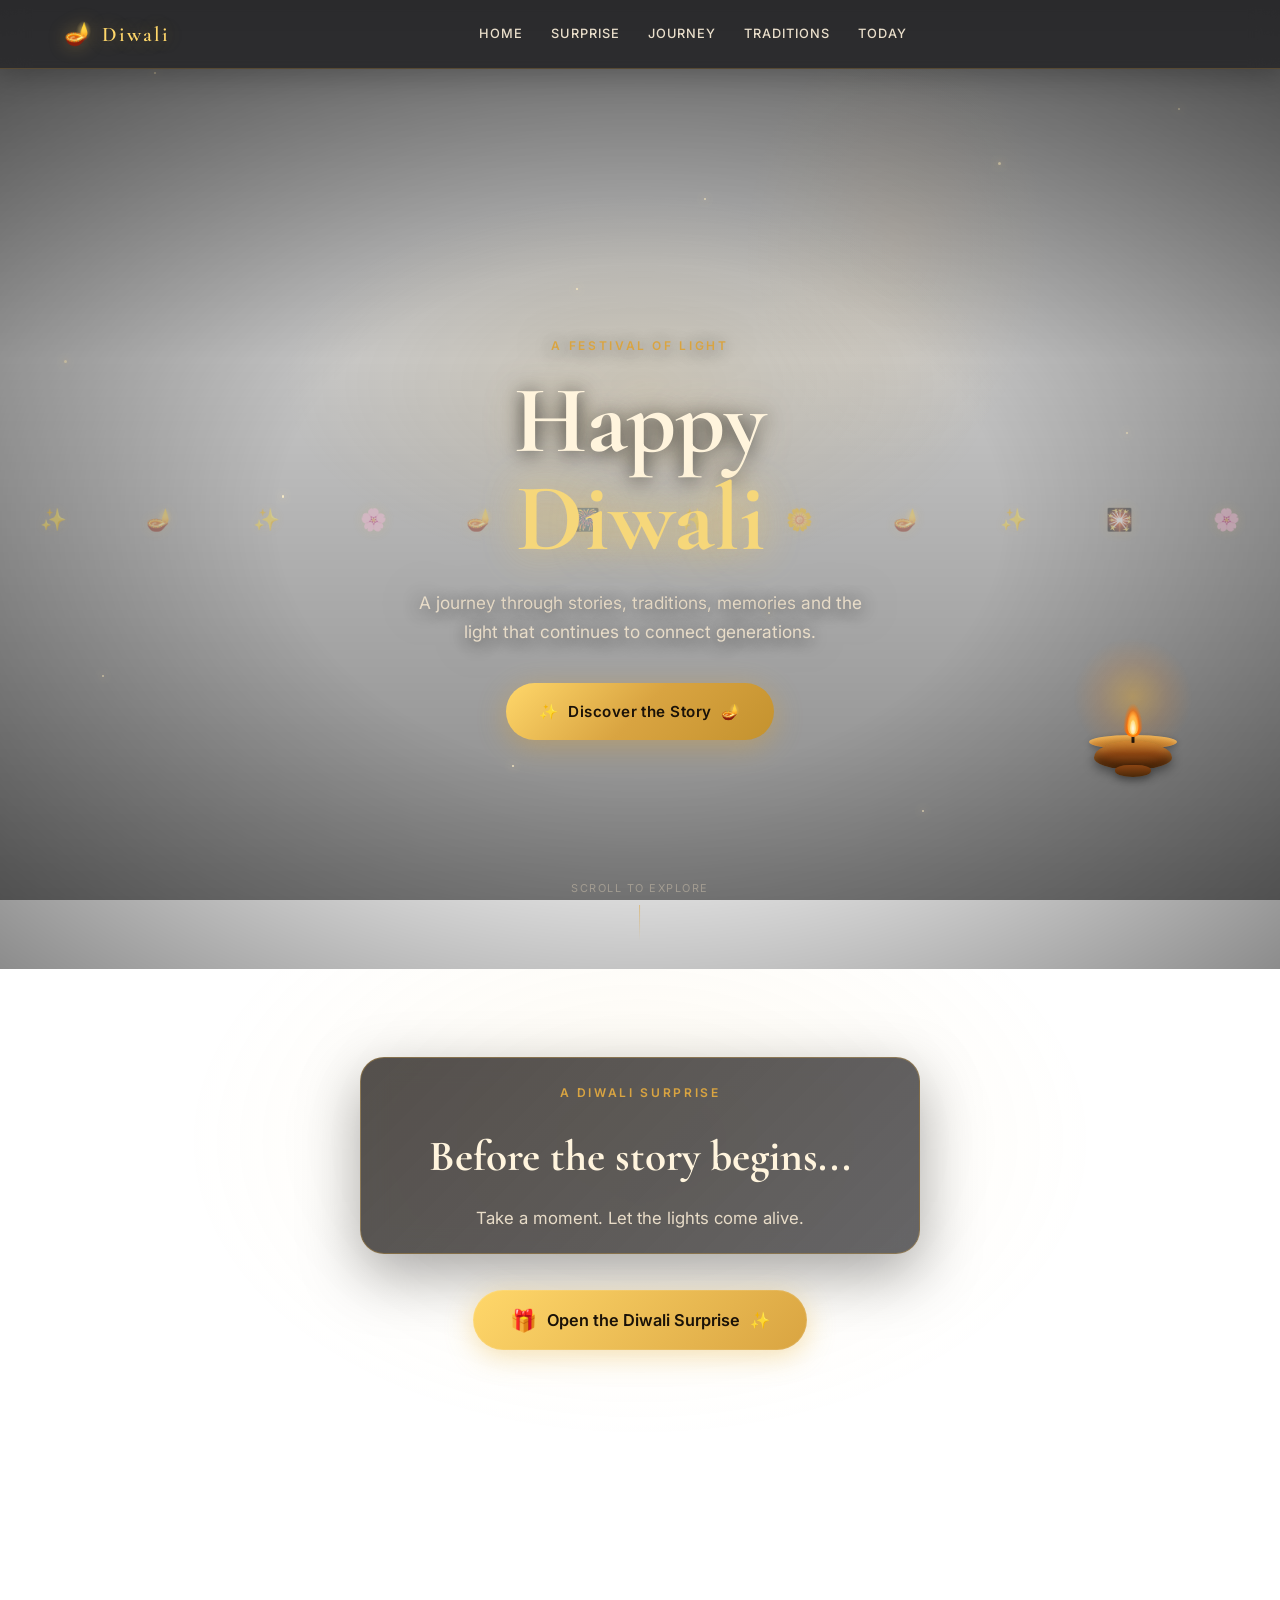
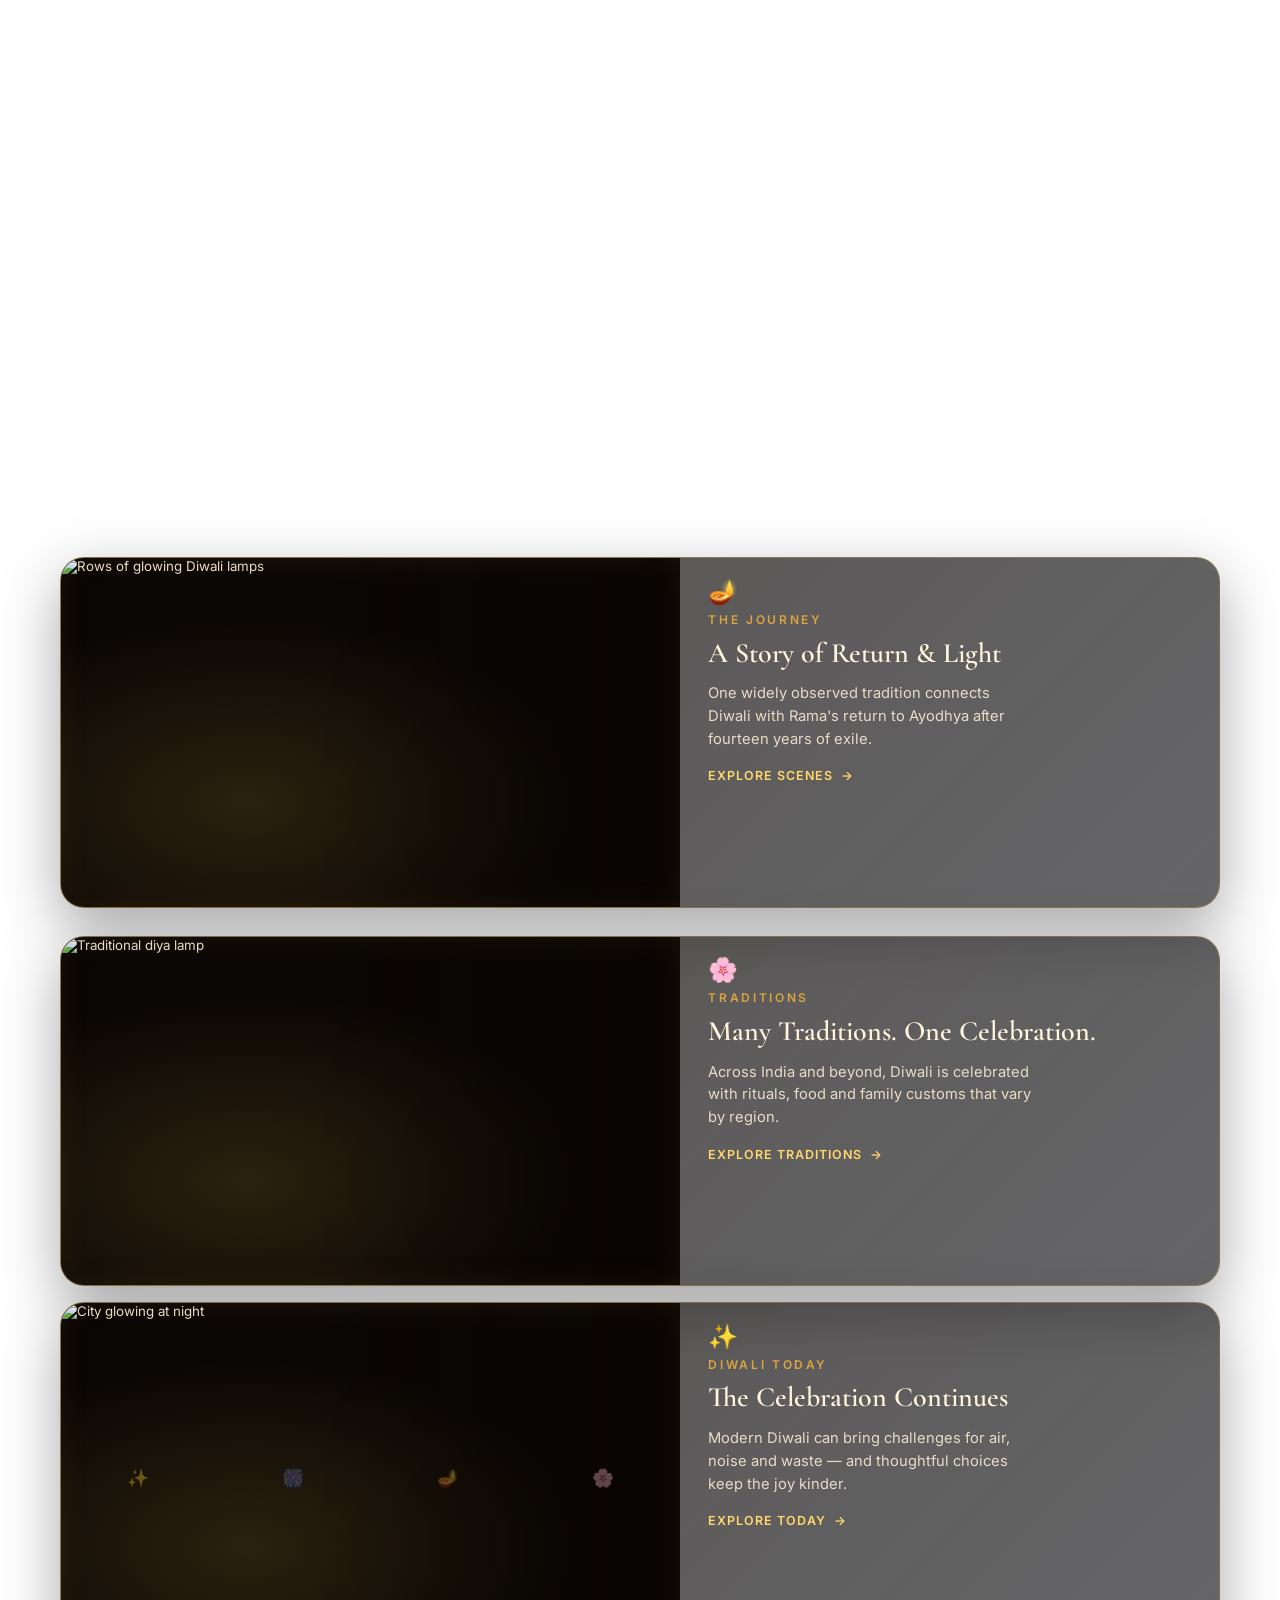
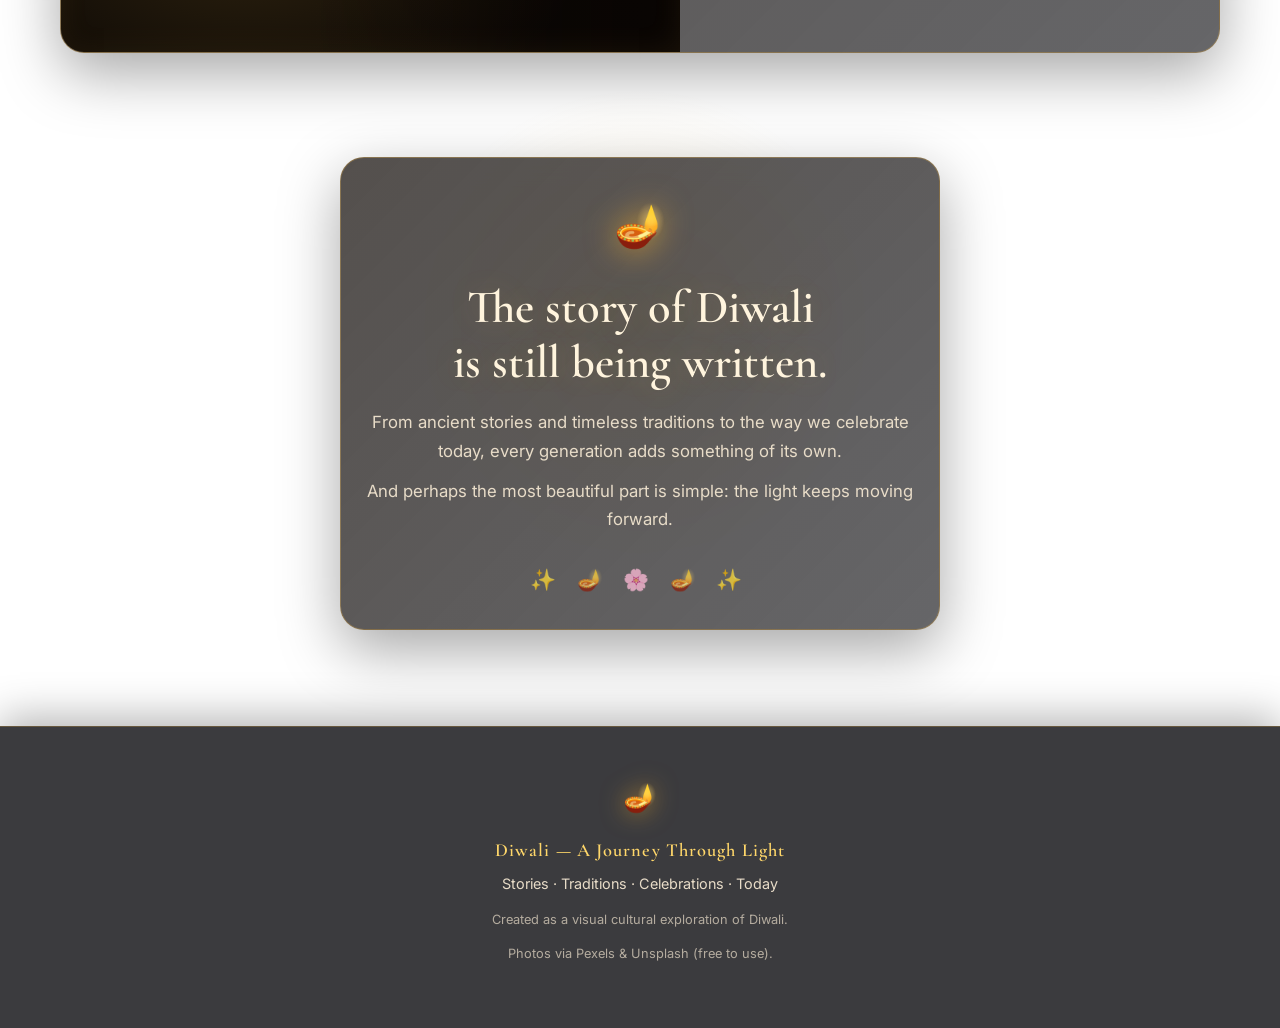
==== commit 1f52aa3d: "Update Diwali cinematic website" ====
--- a/index.html
+++ b/index.html
@@ -12,6 +12,30 @@
     <link href="https://fonts.googleapis.com/css2?family=Cormorant+Garamond:ital,wght@0,400;0,500;0,600;0,700;1,400&family=Inter:wght@300;400;500;600;700&display=swap" rel="stylesheet">
 </head>
 <body>
+
+    <!-- GLOBAL CINEMATIC SPACE BACKGROUND (entire site) -->
+    <div class="site-background" aria-hidden="true">
+        <video
+            id="globalBackgroundVideo"
+            class="global-bg-video"
+            autoplay
+            muted
+            loop
+            playsinline
+            preload="auto"
+        >
+            <source
+                src="Assets/videos/background/Space BG.mp4"
+                type="video/mp4"
+            >
+        </video>
+        <div class="global-bg-overlay"></div>
+        <div class="ambient-stars" aria-hidden="true">
+            <span></span><span></span><span></span><span></span>
+            <span></span><span></span><span></span><span></span>
+            <span></span><span></span><span></span><span></span>
+        </div>
+    </div>
 
     <header class="site-header" id="siteHeader">
         <div class="nav-inner">
@@ -28,7 +52,9 @@
             </nav>
             <div class="nav-actions">
                 <button class="nav-toggle" id="navToggle" type="button" aria-label="Open navigation" aria-expanded="false" aria-controls="mainNav">
-                    <span></span><span></span><span></span>
+                    <span></span>
+                    <span></span>
+                    <span></span>
                 </button>
             </div>
         </div>
@@ -36,28 +62,24 @@
 
     <main>
 
-        <!-- HOME — full-screen cinematic video background -->
+        <!-- HOME — content only; Space BG is global -->
         <section id="home" class="hero-section">
-            <div class="hero-background">
-                <video
-                    id="homeBackgroundVideo"
-                    class="hero-bg-video"
-                    autoplay
-                    muted
-                    loop
-                    playsinline
-                    preload="auto"
-                    aria-hidden="true"
-                >
-                    <source src="Assets/videos/scenes/diwali-rama-story-40sec.mp4" type="video/mp4">
-                </video>
-                <div class="hero-bg-overlay"></div>
-            </div>
+            <div class="hero-light-rays" aria-hidden="true"></div>
+            <div class="hero-vignette" aria-hidden="true"></div>
 
             <div class="hero-particles" aria-hidden="true">
-                <span>✨</span><span>🪔</span><span>✨</span><span>🌸</span>
-                <span>🪔</span><span>🎆</span><span>✨</span><span>🌼</span>
-                <span>🪔</span><span>✨</span><span>🎇</span><span>🌸</span>
+                <span>✨</span>
+                <span>🪔</span>
+                <span>✨</span>
+                <span>🌸</span>
+                <span>🪔</span>
+                <span>🎆</span>
+                <span>✨</span>
+                <span>🌼</span>
+                <span>🪔</span>
+                <span>✨</span>
+                <span>🎇</span>
+                <span>🌸</span>
             </div>
 
             <!-- 3D rotating Diwali diya -->
@@ -82,7 +104,10 @@
 
             <div class="hero-content cinematic-reveal">
                 <span class="hero-kicker">A Festival of Light</span>
-                <h1>Happy<br><span>Diwali</span></h1>
+                <h1>
+                    Happy<br>
+                    <span class="title-shimmer">Diwali</span>
+                </h1>
                 <p class="hero-subtitle">
                     A journey through stories, traditions, memories and
                     the light that continues to connect generations.
@@ -100,7 +125,7 @@
             </div>
         </section>
 
-        <!-- SURPRISE -->
+        <!-- SURPRISE — Rama cinematic video unchanged -->
         <section id="surprise" class="surprise-section">
             <div class="surprise-background"></div>
             <div class="surprise-content">
@@ -143,7 +168,10 @@
                         preload="auto"
                         controls
                     >
-                        <source src="Assets/videos/scenes/diwali-rama-story-40sec.mp4" type="video/mp4">
+                        <source
+                            src="Assets/videos/scenes/diwali-rama-story-40sec.mp4"
+                            type="video/mp4"
+                        >
                         Your browser does not support HTML5 video.
                     </video>
                     <div class="cinematic-corner cinematic-corner-top-left" aria-hidden="true">✨</div>
@@ -163,7 +191,8 @@
                             src="https://images.pexels.com/photos/18849427/pexels-photo-18849427.jpeg?auto=compress&cs=tinysrgb&w=1200"
                             alt="Rows of glowing Diwali lamps"
                             loading="lazy"
-                            class="chapter-visual-img">
+                            class="chapter-visual-img"
+                        >
                         <div class="chapter-visual-glow" aria-hidden="true"></div>
                     </div>
                     <div class="chapter-summary">
@@ -180,7 +209,6 @@
                         </span>
                     </div>
                 </button>
-
                 <div id="journeyPanel" class="chapter-panel" hidden>
                     <div class="chapter-panel-inner">
                         <div class="scene-strip" role="list">
@@ -240,7 +268,8 @@
                             src="https://images.pexels.com/photos/6103203/pexels-photo-6103203.jpeg?auto=compress&cs=tinysrgb&w=1200"
                             alt="Traditional diya lamp"
                             loading="lazy"
-                            class="chapter-visual-img">
+                            class="chapter-visual-img"
+                        >
                         <div class="chapter-visual-glow" aria-hidden="true"></div>
                     </div>
                     <div class="chapter-summary">
@@ -257,7 +286,6 @@
                         </span>
                     </div>
                 </button>
-
                 <div id="traditionsPanel" class="chapter-panel" hidden>
                     <div class="chapter-panel-inner">
                         <div class="scene-strip" role="list">
@@ -309,10 +337,14 @@
                             src="https://images.pexels.com/photos/280221/pexels-photo-280221.jpeg?auto=compress&cs=tinysrgb&w=1200"
                             alt="City glowing at night"
                             loading="lazy"
-                            class="chapter-visual-img">
+                            class="chapter-visual-img"
+                        >
                         <div class="chapter-visual-glow" aria-hidden="true"></div>
                         <div class="chapter-visual-particles" aria-hidden="true">
-                            <span>✨</span><span>🎆</span><span>🪔</span><span>🌸</span>
+                            <span>✨</span>
+                            <span>🎆</span>
+                            <span>🪔</span>
+                            <span>🌸</span>
                         </div>
                     </div>
                     <div class="chapter-summary">
@@ -329,7 +361,6 @@
                         </span>
                     </div>
                 </button>
-
                 <div id="todayPanel" class="chapter-panel" hidden>
                     <div class="chapter-panel-inner">
                         <div class="scene-strip" role="list">
@@ -358,7 +389,6 @@
                                 </div>
                             </article>
                         </div>
-
                         <div class="today-remedies-compact">
                             <h3 class="remedies-title">We don't have to lose the joy</h3>
                             <div class="remedies-chips">
@@ -369,6 +399,124 @@
                             </div>
                             <p class="chapter-panel-note">Celebrate the joy. Protect the air. Keep the light alive.</p>
                         </div>
+
+                        <!-- Thoughtful celebration -->
+                        <div class="thoughtful-celebration">
+                            <div class="thoughtful-intro">
+                                <span class="section-kicker">Small Choices, Brighter Diwali</span>
+                                <h3 class="thoughtful-heading">Celebrating with a Little More Thought</h3>
+                                <p>
+                                    Diwali has always been about bringing light into our lives.
+                                    Today, we can carry that idea a little further — by celebrating
+                                    in ways that are kinder to the people around us, to animals,
+                                    and to the environment.
+                                </p>
+                            </div>
+
+                            <div class="thoughtful-grid">
+                                <article class="thoughtful-card">
+                                    <span class="thoughtful-icon" aria-hidden="true">🪔</span>
+                                    <h4>Celebrate with Light</h4>
+                                    <p>
+                                        Diyas, candles and beautiful decorations are at the heart of Diwali.
+                                        Using them thoughtfully and safely can make the celebration just as
+                                        beautiful without creating unnecessary waste.
+                                    </p>
+                                </article>
+
+                                <article class="thoughtful-card">
+                                    <span class="thoughtful-icon" aria-hidden="true">🌿</span>
+                                    <h4>Let the Celebration Breathe</h4>
+                                    <p>
+                                        Fireworks are part of how many people celebrate, but keeping them
+                                        to a minimum can make the festival more comfortable for children,
+                                        older people, people who are unwell, and those who are sensitive to noise.
+                                    </p>
+                                </article>
+
+                                <article class="thoughtful-card">
+                                    <span class="thoughtful-icon" aria-hidden="true">🐾</span>
+                                    <h4>Remember Our Four-Legged Friends</h4>
+                                    <p>
+                                        The sounds of Diwali can be frightening for animals. Giving pets and
+                                        nearby animals a quiet, comfortable place during the celebrations is
+                                        a small thing that can make a big difference.
+                                    </p>
+                                </article>
+
+                                <article class="thoughtful-card">
+                                    <span class="thoughtful-icon" aria-hidden="true">♻️</span>
+                                    <h4>Leave Less Behind</h4>
+                                    <p>
+                                        Choose decorations that can be reused, avoid unnecessary plastic, and
+                                        take a little time to clean up after the celebrations. A beautiful
+                                        festival deserves a clean morning after it.
+                                    </p>
+                                </article>
+
+                                <article class="thoughtful-card">
+                                    <span class="thoughtful-icon" aria-hidden="true">🍱</span>
+                                    <h4>Share the Happiness</h4>
+                                    <p>
+                                        Diwali food is meant to be shared. Instead of preparing more than we need,
+                                        we can share sweets and meals with neighbors, friends, colleagues, or
+                                        someone who may be celebrating alone.
+                                    </p>
+                                </article>
+
+                                <article class="thoughtful-card">
+                                    <span class="thoughtful-icon" aria-hidden="true">❤️</span>
+                                    <h4>Make Room for Everyone</h4>
+                                    <p>
+                                        Not everyone celebrates Diwali in the same way. Being considerate of our
+                                        neighbors and including people around us can make the festival feel
+                                        warmer for everyone.
+                                    </p>
+                                </article>
+
+                                <article class="thoughtful-card">
+                                    <span class="thoughtful-icon" aria-hidden="true">👨‍👩‍👧</span>
+                                    <h4>Celebrate Safely</h4>
+                                    <p>
+                                        Keep diyas, candles and fireworks away from anything that can catch fire,
+                                        and make sure children are supervised. A little care helps everyone enjoy
+                                        the celebration without worry.
+                                    </p>
+                                </article>
+
+                                <article class="thoughtful-card">
+                                    <span class="thoughtful-icon" aria-hidden="true">🛍️</span>
+                                    <h4>Support Local Hands</h4>
+                                    <p>
+                                        Buying diyas, decorations and handmade products from local artisans can
+                                        add something special to the celebration while supporting the people who
+                                        keep these traditional crafts alive.
+                                    </p>
+                                </article>
+
+                                <article class="thoughtful-card">
+                                    <span class="thoughtful-icon" aria-hidden="true">💰</span>
+                                    <h4>Keep It Meaningful</h4>
+                                    <p>
+                                        Diwali doesn't have to be about spending more. Sometimes the simplest
+                                        celebrations — a home filled with diyas, good food and people we love —
+                                        become the memories we remember most.
+                                    </p>
+                                </article>
+                            </div>
+
+                            <div class="thoughtful-closing">
+                                <p>
+                                    Perhaps celebrating Diwali responsibly doesn't mean celebrating less.
+                                    It simply means celebrating with a little more awareness, a little more
+                                    kindness, and a little more thought for the world around us.
+                                </p>
+                                <p class="thoughtful-closing-emphasis">
+                                    Because the brightest Diwali is not only the one that lights up our homes —
+                                    it's the one that brings a little more light into someone else's life.
+                                </p>
+                            </div>
+                        </div>
                     </div>
                 </div>
             </article>
@@ -378,7 +526,10 @@
         <section class="finale-section">
             <div class="finale-inner cinematic-reveal">
                 <span class="finale-diya" aria-hidden="true">🪔</span>
-                <h2>The story of Diwali<br>is still being written.</h2>
+                <h2>
+                    The story of Diwali<br>
+                    is still being written.
+                </h2>
                 <p>
                     From ancient stories and timeless traditions
                     to the way we celebrate today, every generation
@@ -391,6 +542,7 @@
                 <div class="finale-symbols" aria-hidden="true">✨ 🪔 🌸 🪔 ✨</div>
             </div>
         </section>
+
     </main>
 
     <footer class="site-footer">
--- a/css/style.css
+++ b/css/style.css
@@ -6,18 +6,22 @@
 :root {
     --bg-deep: #080402;
     --bg-dark: #100c08;
-    --bg-card: #1a120c;
-    --bg-elevated: #221810;
-    --gold: #e8b84a;
-    --gold-soft: #f0d078;
+    --bg-card: rgba(18, 12, 8, 0.72);
+    --bg-elevated: rgba(26, 18, 12, 0.82);
+    --gold: #D9A441;
+    --gold-soft: #FFD76A;
     --gold-dim: #c4922e;
+    --gold-bright: #FFD76A;
     --saffron: #ff9f1c;
     --maroon: #4a1810;
-    --cream: #f5e6d3;
-    --cream-muted: #c4b09a;
-    --text: #f8f0e6;
-    --text-muted: #a89078;
-    --border: rgba(232, 184, 74, 0.18);
+    --cream: #FFF4DD;
+    --cream-muted: #E8DCC8;
+    --cream-soft: #C9BDA9;
+    --heading: #FFF4DD;
+    --heading-secondary: #F6D77A;
+    --text: #E8DCC8;
+    --text-muted: #C9BDA9;
+    --border: rgba(217, 164, 65, 0.35);
     --radius: 16px;
     --radius-lg: 24px;
     --transition: 0.45s cubic-bezier(0.22, 1, 0.36, 1);
@@ -31,11 +35,13 @@
 
 body {
     font-family: var(--font-sans);
-    background: var(--bg-deep);
+    background: transparent;
     color: var(--text);
     line-height: 1.7;
     overflow-x: hidden;
     -webkit-font-smoothing: antialiased;
+    position: relative;
+    isolation: isolate;
 }
 
 img, video { max-width: 100%; display: block; }
@@ -501,7 +507,7 @@
 .surprise-section {
     position: relative;
     padding: 5.5rem 1.5rem 6rem;
-    background: var(--bg-dark);
+    background: rgba(10, 6, 4, 0.35);
     overflow: hidden;
     isolation: isolate;
 }
@@ -752,7 +758,7 @@
 /* ---------- JOURNEY ---------- */
 .journey-section {
     padding: 6.5rem 1.5rem 4.5rem;
-    background: var(--bg-deep);
+    background: transparent;
 }
 
 .journey-intro {
@@ -1140,7 +1146,7 @@
 .finale-section {
     padding: 6rem 1.5rem;
     text-align: center;
-    background: var(--bg-deep);
+    background: transparent;
 }
 
 .finale-inner { max-width: 580px; margin: 0 auto; }
@@ -1169,7 +1175,9 @@
     text-align: center;
     padding: 3rem 1.5rem 4rem;
     border-top: 1px solid var(--border);
-    background: var(--bg-dark);
+    background: rgba(16, 12, 8, 0.72);
+    backdrop-filter: blur(12px);
+    -webkit-backdrop-filter: blur(12px);
 }
 
 .footer-diya {
@@ -1471,6 +1479,7 @@
     background: rgba(8, 4, 2, 0.55);
     max-height: 0;
     overflow: hidden;
+    overflow-x: hidden;
     opacity: 0;
     transition:
         max-height 0.55s cubic-bezier(0.22, 1, 0.36, 1),
@@ -1480,7 +1489,7 @@
 }
 
 .chapter-panel:not([hidden]) {
-    max-height: 520px;
+    max-height: min(90vh, 2200px);
     opacity: 1;
     padding: 1.15rem 1rem 1.35rem;
 }
@@ -1647,7 +1656,7 @@
     }
 
     .chapter-panel:not([hidden]) {
-        max-height: 640px;
+        max-height: min(92vh, 2600px);
     }
 }
 
@@ -1658,4 +1667,969 @@
     .chapter-visual-img {
         transition: none;
     }
+}
+
+
+/* =========================================================
+   GLOBAL SPACE BACKGROUND (entire website)
+========================================================= */
+
+.site-background {
+    position: fixed;
+    inset: 0;
+    width: 100%;
+    height: 100%;
+    overflow: hidden;
+    z-index: 0;
+    pointer-events: none;
+}
+
+.global-bg-video {
+    position: absolute;
+    inset: 0;
+    width: 100%;
+    height: 100%;
+    object-fit: cover;
+    object-position: center center;
+    pointer-events: none;
+    display: block;
+    filter: brightness(0.48) saturate(1.1) contrast(1.08);
+}
+
+.global-bg-overlay {
+    position: absolute;
+    inset: 0;
+    z-index: 1;
+    pointer-events: none;
+    background: linear-gradient(
+        to bottom,
+        rgba(0, 0, 0, 0.45),
+        rgba(0, 0, 0, 0.22) 40%,
+        rgba(0, 0, 0, 0.48) 100%
+    );
+}
+
+/* Stack page content above global video */
+.site-header,
+main,
+.site-footer {
+    position: relative;
+    z-index: 1;
+}
+
+.site-header {
+    z-index: 1000;
+}
+
+/* Home no longer has its own video layer */
+.hero-section {
+    background: transparent;
+}
+
+.hero-background,
+.hero-bg-video,
+.hero-bg-overlay {
+    display: none !important;
+}
+
+/* Translucent chapter rows so space shows around/through */
+.chapter-row {
+    background:
+        linear-gradient(
+            135deg,
+            rgba(26, 18, 12, 0.82),
+            rgba(16, 12, 8, 0.88)
+        ) !important;
+    backdrop-filter: blur(10px);
+    -webkit-backdrop-filter: blur(10px);
+}
+
+.chapter-panel {
+    background: rgba(8, 4, 2, 0.55) !important;
+}
+
+.scene-card {
+    background: rgba(26, 18, 12, 0.9) !important;
+}
+
+.surprise-content,
+.finale-inner {
+    position: relative;
+    z-index: 2;
+}
+
+.surprise-background {
+    background:
+        radial-gradient(
+            ellipse 55% 40% at 50% 15%,
+            rgba(232, 184, 74, 0.08),
+            transparent 65%
+        ) !important;
+}
+
+@media (max-width: 768px) {
+    .global-bg-video {
+        object-position: center center;
+    }
+}
+
+@media (prefers-reduced-motion: reduce) {
+    .global-bg-video {
+        /* still show frame; browser may pause autoplay policies */
+    }
+}
+
+
+/* =========================================================
+   PREMIUM CINEMATIC POLISH LAYER
+========================================================= */
+
+/* Ambient stars over space video */
+.ambient-stars {
+    position: absolute;
+    inset: 0;
+    z-index: 2;
+    pointer-events: none;
+    overflow: hidden;
+}
+
+.ambient-stars span {
+    position: absolute;
+    width: 2px;
+    height: 2px;
+    border-radius: 50%;
+    background: rgba(255, 240, 200, 0.85);
+    box-shadow: 0 0 6px rgba(255, 220, 150, 0.8);
+    animation: star-twinkle 3.5s ease-in-out infinite;
+}
+
+.ambient-stars span:nth-child(1)  { top: 8%;  left: 12%; animation-delay: 0.2s; }
+.ambient-stars span:nth-child(2)  { top: 18%; left: 78%; animation-delay: 0.8s; width: 3px; height: 3px; }
+.ambient-stars span:nth-child(3)  { top: 32%; left: 45%; animation-delay: 1.4s; }
+.ambient-stars span:nth-child(4)  { top: 48%; left: 88%; animation-delay: 0.5s; }
+.ambient-stars span:nth-child(5)  { top: 55%; left: 22%; animation-delay: 1.9s; width: 2.5px; height: 2.5px; }
+.ambient-stars span:nth-child(6)  { top: 68%; left: 60%; animation-delay: 0.3s; }
+.ambient-stars span:nth-child(7)  { top: 75%; left: 8%;  animation-delay: 2.2s; }
+.ambient-stars span:nth-child(8)  { top: 22%; left: 55%; animation-delay: 1.1s; }
+.ambient-stars span:nth-child(9)  { top: 40%; left: 5%;  animation-delay: 1.6s; width: 3px; height: 3px; }
+.ambient-stars span:nth-child(10) { top: 85%; left: 40%; animation-delay: 0.7s; }
+.ambient-stars span:nth-child(11) { top: 12%; left: 92%; animation-delay: 2.5s; }
+.ambient-stars span:nth-child(12) { top: 90%; left: 72%; animation-delay: 1.3s; }
+
+@keyframes star-twinkle {
+    0%, 100% { opacity: 0.25; transform: scale(0.8); }
+    50% { opacity: 1; transform: scale(1.25); }
+}
+
+/* Premium navigation glass */
+.site-header {
+    background: rgba(8, 4, 2, 0.45) !important;
+    backdrop-filter: blur(20px) saturate(1.2) !important;
+    -webkit-backdrop-filter: blur(20px) saturate(1.2) !important;
+    border-bottom: 1px solid rgba(232, 184, 74, 0.12) !important;
+    box-shadow: 0 4px 30px rgba(0, 0, 0, 0.25);
+}
+
+.site-header.scrolled {
+    background: rgba(8, 4, 2, 0.82) !important;
+    border-bottom-color: rgba(232, 184, 74, 0.22) !important;
+    box-shadow: 0 8px 40px rgba(0, 0, 0, 0.4);
+}
+
+.brand {
+    text-shadow: 0 0 18px rgba(232, 184, 74, 0.35);
+}
+
+.brand:hover .brand-diya {
+    filter: drop-shadow(0 0 8px rgba(255, 200, 80, 0.9));
+}
+
+.main-nav a {
+    position: relative;
+    padding: 0.25rem 0;
+}
+
+.main-nav a::after {
+    height: 1.5px !important;
+    background: linear-gradient(90deg, transparent, var(--gold), transparent) !important;
+    box-shadow: 0 0 8px rgba(232, 184, 74, 0.5);
+}
+
+/* Home cinematic extras */
+.hero-light-rays {
+    position: absolute;
+    inset: 0;
+    z-index: 2;
+    pointer-events: none;
+    background:
+        radial-gradient(ellipse 40% 30% at 50% 35%, rgba(232, 184, 74, 0.12), transparent 70%),
+        radial-gradient(ellipse 20% 40% at 70% 20%, rgba(255, 180, 60, 0.06), transparent 60%);
+    animation: rays-pulse 8s ease-in-out infinite;
+}
+
+.hero-vignette {
+    position: absolute;
+    inset: 0;
+    z-index: 3;
+    pointer-events: none;
+    background: radial-gradient(ellipse at center, transparent 40%, rgba(0, 0, 0, 0.45) 100%);
+}
+
+@keyframes rays-pulse {
+    0%, 100% { opacity: 0.7; }
+    50% { opacity: 1; }
+}
+
+.hero-content {
+    z-index: 6 !important;
+}
+
+.hero-section h1 {
+    text-shadow:
+        0 0 40px rgba(232, 184, 74, 0.25),
+        0 4px 30px rgba(0, 0, 0, 0.8) !important;
+}
+
+.title-shimmer {
+    position: relative;
+    display: inline-block;
+    color: #F6D77A;
+    text-shadow: 0 0 24px rgba(255, 215, 106, 0.45);
+}
+
+@keyframes shimmer-sweep {
+    0% { background-position: 100% center; }
+    100% { background-position: 0% center; }
+}
+
+.hero-button {
+    position: relative;
+    overflow: hidden;
+}
+
+.hero-button::before {
+    content: "";
+    position: absolute;
+    top: 0;
+    left: -100%;
+    width: 60%;
+    height: 100%;
+    background: linear-gradient(90deg, transparent, rgba(255, 255, 255, 0.35), transparent);
+    transition: left 0.6s ease;
+}
+
+.hero-button:hover::before {
+    left: 120%;
+}
+
+.hero-button:active {
+    transform: translateY(-1px) scale(0.98);
+}
+
+/* Surprise premium frame */
+.surprise-heading {
+    padding: 1.25rem 1.5rem;
+    border-radius: var(--radius-lg);
+    background: rgba(16, 12, 8, 0.45);
+    backdrop-filter: blur(12px);
+    -webkit-backdrop-filter: blur(12px);
+    border: 1px solid rgba(232, 184, 74, 0.15);
+    display: inline-block;
+    margin-left: auto;
+    margin-right: auto;
+}
+
+.surprise-button {
+    position: relative;
+    overflow: hidden;
+    box-shadow:
+        0 6px 28px rgba(232, 184, 74, 0.42),
+        0 0 0 1px rgba(255, 255, 255, 0.1) inset !important;
+}
+
+.surprise-button::after {
+    content: "";
+    position: absolute;
+    inset: -2px;
+    border-radius: 50px;
+    background: linear-gradient(135deg, rgba(255, 220, 120, 0.4), transparent 50%, rgba(255, 180, 40, 0.3));
+    z-index: -1;
+    opacity: 0;
+    transition: opacity 0.4s;
+}
+
+.surprise-button:hover::after {
+    opacity: 1;
+}
+
+.cinematic-video-wrapper {
+    border: 1px solid rgba(255, 211, 99, 0.5) !important;
+    box-shadow:
+        0 30px 90px rgba(0, 0, 0, 0.6),
+        0 0 80px rgba(255, 170, 20, 0.18),
+        inset 0 0 40px rgba(232, 184, 74, 0.05) !important;
+}
+
+.cinematic-video-wrapper.video-visible {
+    animation: video-reveal 0.9s cubic-bezier(0.2, 0.8, 0.2, 1) both;
+}
+
+@keyframes video-reveal {
+    from {
+        opacity: 0;
+        transform: translateY(40px) scale(0.96);
+        filter: blur(4px);
+    }
+    to {
+        opacity: 1;
+        transform: translateY(0) scale(1);
+        filter: blur(0);
+    }
+}
+
+/* Chapter rows — timeline accent */
+.chapter-section {
+    position: relative;
+}
+
+.chapter-section::before {
+    content: "";
+    position: absolute;
+    left: 50%;
+    top: 0;
+    bottom: 0;
+    width: 1px;
+    background: linear-gradient(
+        180deg,
+        transparent,
+        rgba(232, 184, 74, 0.25) 20%,
+        rgba(232, 184, 74, 0.25) 80%,
+        transparent
+    );
+    transform: translateX(-50%);
+    pointer-events: none;
+    opacity: 0.5;
+    z-index: 0;
+}
+
+.chapter-row {
+    position: relative;
+    z-index: 1;
+    border: 1px solid rgba(232, 184, 74, 0.22) !important;
+    box-shadow:
+        0 16px 48px rgba(0, 0, 0, 0.35),
+        0 0 0 1px rgba(232, 184, 74, 0.06) inset,
+        0 0 40px rgba(232, 184, 74, 0.06) !important;
+}
+
+.chapter-row.is-open {
+    border-color: rgba(232, 184, 74, 0.5) !important;
+    box-shadow:
+        0 20px 60px rgba(0, 0, 0, 0.45),
+        0 0 50px rgba(232, 184, 74, 0.15) !important;
+}
+
+.chapter-visual {
+    position: relative;
+}
+
+.chapter-visual::after {
+    content: "";
+    position: absolute;
+    inset: 0;
+    border-radius: inherit;
+    box-shadow: inset 0 0 30px rgba(232, 184, 74, 0.08);
+    pointer-events: none;
+}
+
+.scene-card {
+    border: 1px solid rgba(232, 184, 74, 0.15) !important;
+}
+
+.scene-card:hover {
+    box-shadow: 0 12px 32px rgba(0, 0, 0, 0.4), 0 0 20px rgba(232, 184, 74, 0.12);
+}
+
+.remedy-chip {
+    backdrop-filter: blur(8px);
+    -webkit-backdrop-filter: blur(8px);
+    transition: border-color 0.3s, background 0.3s, transform 0.3s, box-shadow 0.3s !important;
+}
+
+.remedy-chip:hover {
+    transform: translateY(-2px);
+    box-shadow: 0 6px 18px rgba(232, 184, 74, 0.2);
+    border-color: rgba(232, 184, 74, 0.45) !important;
+}
+
+/* Finale emotional glow */
+.finale-section {
+    position: relative;
+    overflow: hidden;
+}
+
+.finale-section::before {
+    content: "";
+    position: absolute;
+    left: 50%;
+    top: 40%;
+    transform: translate(-50%, -50%);
+    width: min(520px, 90vw);
+    height: min(520px, 90vw);
+    border-radius: 50%;
+    background: radial-gradient(circle, rgba(232, 184, 74, 0.14) 0%, transparent 65%);
+    pointer-events: none;
+    animation: finale-glow 6s ease-in-out infinite;
+}
+
+@keyframes finale-glow {
+    0%, 100% { opacity: 0.6; transform: translate(-50%, -50%) scale(1); }
+    50% { opacity: 1; transform: translate(-50%, -50%) scale(1.08); }
+}
+
+.finale-inner {
+    position: relative;
+    z-index: 2;
+    padding: 2rem 1.5rem;
+    border-radius: var(--radius-lg);
+    background: rgba(10, 6, 4, 0.4);
+    backdrop-filter: blur(14px);
+    -webkit-backdrop-filter: blur(14px);
+    border: 1px solid rgba(232, 184, 74, 0.18);
+    max-width: 600px;
+    margin: 0 auto;
+}
+
+.finale-diya {
+    filter: drop-shadow(0 0 16px rgba(255, 180, 40, 0.7));
+}
+
+.finale-inner h2 {
+    text-shadow: 0 0 30px rgba(232, 184, 74, 0.2);
+}
+
+/* Footer premium */
+.site-footer {
+    border-top: 1px solid rgba(232, 184, 74, 0.2) !important;
+    box-shadow: 0 -8px 40px rgba(0, 0, 0, 0.3);
+}
+
+.footer-diya {
+    filter: drop-shadow(0 0 12px rgba(255, 180, 40, 0.55));
+}
+
+/* Stronger scroll reveals */
+.cinematic-reveal {
+    opacity: 0;
+    transform: translateY(40px) scale(0.98);
+    filter: blur(4px);
+    transition:
+        opacity 0.9s cubic-bezier(0.22, 1, 0.36, 1),
+        transform 0.9s cubic-bezier(0.22, 1, 0.36, 1),
+        filter 0.9s cubic-bezier(0.22, 1, 0.36, 1);
+}
+
+.cinematic-reveal.visible {
+    opacity: 1;
+    transform: translateY(0) scale(1);
+    filter: blur(0);
+}
+
+/* Mobile polish */
+@media (max-width: 720px) {
+    .chapter-section::before {
+        display: none;
+    }
+
+    .surprise-heading {
+        display: block;
+        width: 100%;
+    }
+
+    .title-shimmer {
+        font-size: inherit;
+    }
+
+    .finale-inner {
+        padding: 1.5rem 1.15rem;
+    }
+}
+
+@media (prefers-reduced-motion: reduce) {
+    .ambient-stars span,
+    .hero-light-rays,
+    .title-shimmer,
+    .finale-section::before {
+        animation: none !important;
+    }
+
+    .cinematic-reveal {
+        filter: none;
+        transform: none;
+        opacity: 1;
+    }
+
+    .cinematic-video-wrapper.video-visible {
+        animation: none;
+    }
+
+    .hero-button::before {
+        display: none;
+    }
+}
+
+
+/* =========================================================
+   READABILITY + ALIGNMENT FIX (critical)
+   Forces cream/gold text on dark cinematic UI
+========================================================= */
+
+html, body {
+    color: #E8DCC8 !important;
+    background: transparent !important;
+}
+
+/* Stacking */
+.site-background {
+    position: fixed !important;
+    inset: 0 !important;
+    z-index: 0 !important;
+    pointer-events: none !important;
+}
+
+.site-header,
+main,
+.site-footer {
+    position: relative !important;
+    z-index: 2 !important;
+}
+
+.site-header {
+    z-index: 1000 !important;
+}
+
+/* ---- Navigation ---- */
+.site-header {
+    background: rgba(5, 5, 8, 0.72) !important;
+    backdrop-filter: blur(14px) !important;
+    -webkit-backdrop-filter: blur(14px) !important;
+    border-bottom: 1px solid rgba(217, 164, 65, 0.25) !important;
+}
+
+.brand,
+.brand span {
+    color: #FFD76A !important;
+}
+
+.main-nav a {
+    color: #EADFCB !important;
+}
+
+.main-nav a:hover,
+.main-nav a:focus {
+    color: #FFD76A !important;
+}
+
+.nav-toggle span {
+    background: #FFD76A !important;
+}
+
+/* ---- Global text hierarchy ---- */
+h1, h2, h3, h4,
+.hero-section h1,
+.chapter-summary h2,
+.surprise-heading h2,
+.finale-inner h2,
+.scene-card-body h3,
+.remedies-title,
+.site-footer h3 {
+    color: #FFF4DD !important;
+}
+
+.hero-section h1 .title-shimmer,
+.hero-section h1 span,
+.chapter-summary h2 span {
+    color: #F6D77A !important;
+    -webkit-text-fill-color: #F6D77A !important;
+}
+
+/* Kill transparent text-fill from shimmer if it made text invisible */
+.title-shimmer {
+    background: none !important;
+    -webkit-background-clip: unset !important;
+    background-clip: unset !important;
+    -webkit-text-fill-color: #F6D77A !important;
+    color: #F6D77A !important;
+    filter: drop-shadow(0 0 18px rgba(255, 215, 106, 0.45));
+    animation: none !important;
+}
+
+.section-kicker,
+.hero-kicker,
+.chapter-icon {
+    color: #D9A441 !important;
+}
+
+p,
+.hero-subtitle,
+.chapter-summary p,
+.surprise-heading p,
+.scene-card-body p,
+.chapter-panel-note,
+.finale-inner p,
+.site-footer p,
+.footer-small {
+    color: #E8DCC8 !important;
+}
+
+.footer-small {
+    color: #C9BDA9 !important;
+}
+
+/* ---- Home ---- */
+.hero-content {
+    text-align: center;
+    max-width: 640px;
+    margin: 0 auto;
+}
+
+.hero-section h1 {
+    color: #FFF4DD !important;
+    text-shadow:
+        0 2px 20px rgba(0, 0, 0, 0.75),
+        0 0 40px rgba(217, 164, 65, 0.25) !important;
+}
+
+.hero-button {
+    color: #1a1208 !important;
+    background: linear-gradient(135deg, #FFD76A, #D9A441, #c4922e) !important;
+    font-weight: 600 !important;
+    text-shadow: none !important;
+    box-shadow: 0 6px 28px rgba(217, 164, 65, 0.45) !important;
+}
+
+.hero-button span {
+    color: inherit !important;
+    -webkit-text-fill-color: inherit !important;
+}
+
+.scroll-indicator span {
+    color: #C9BDA9 !important;
+}
+
+/* ---- Surprise ---- */
+.surprise-section {
+    background: transparent !important;
+}
+
+.surprise-content {
+    max-width: 980px;
+    margin: 0 auto;
+    text-align: center;
+    display: flex;
+    flex-direction: column;
+    align-items: center;
+}
+
+.surprise-heading {
+    background: linear-gradient(135deg, rgba(18, 12, 8, 0.72), rgba(8, 8, 12, 0.62)) !important;
+    border: 1px solid rgba(217, 164, 65, 0.35) !important;
+    box-shadow: 0 20px 60px rgba(0, 0, 0, 0.35) !important;
+    backdrop-filter: blur(12px) !important;
+    -webkit-backdrop-filter: blur(12px) !important;
+    text-align: center;
+    width: min(560px, 100%);
+}
+
+.surprise-heading h2 {
+    color: #FFF4DD !important;
+}
+
+.surprise-heading p {
+    color: #E8DCC8 !important;
+}
+
+.surprise-button {
+    color: #1a1208 !important;
+    background: linear-gradient(135deg, #FFD76A, #D9A441) !important;
+    font-weight: 600 !important;
+}
+
+.surprise-button span {
+    color: inherit !important;
+}
+
+.cinematic-video-wrapper {
+    margin-left: auto !important;
+    margin-right: auto !important;
+}
+
+/* ---- Chapter cards glass ---- */
+.chapter-section {
+    max-width: 1200px;
+    margin-left: auto;
+    margin-right: auto;
+}
+
+.chapter-row {
+    background: linear-gradient(135deg, rgba(18, 12, 8, 0.72), rgba(8, 8, 12, 0.62)) !important;
+    border: 1px solid rgba(217, 164, 65, 0.35) !important;
+    box-shadow: 0 20px 60px rgba(0, 0, 0, 0.35) !important;
+    backdrop-filter: blur(12px) !important;
+    -webkit-backdrop-filter: blur(12px) !important;
+}
+
+.chapter-summary {
+    color: #E8DCC8 !important;
+}
+
+.chapter-summary h2 {
+    color: #FFF4DD !important;
+}
+
+.chapter-summary p {
+    color: #E8DCC8 !important;
+}
+
+.chapter-expand-hint,
+.hint-label {
+    color: #FFD76A !important;
+}
+
+.hint-arrow {
+    color: #FFD76A !important;
+}
+
+.chapter-panel {
+    background: rgba(8, 6, 4, 0.55) !important;
+    border-top: 1px solid rgba(217, 164, 65, 0.25) !important;
+}
+
+.scene-card {
+    background: linear-gradient(160deg, rgba(22, 16, 10, 0.88), rgba(12, 10, 14, 0.82)) !important;
+    border: 1px solid rgba(217, 164, 65, 0.3) !important;
+}
+
+.scene-card-body h3 {
+    color: #FFF4DD !important;
+}
+
+.scene-card-body p {
+    color: #E8DCC8 !important;
+}
+
+.scene-number {
+    color: #D9A441 !important;
+    opacity: 0.85 !important;
+}
+
+.remedy-chip {
+    color: #E8DCC8 !important;
+    background: rgba(18, 12, 8, 0.75) !important;
+    border: 1px solid rgba(217, 164, 65, 0.3) !important;
+}
+
+.remedies-title {
+    color: #FFF4DD !important;
+}
+
+/* ---- Finale ---- */
+.finale-section {
+    background: transparent !important;
+}
+
+.finale-inner {
+    background: linear-gradient(135deg, rgba(18, 12, 8, 0.72), rgba(8, 8, 12, 0.62)) !important;
+    border: 1px solid rgba(217, 164, 65, 0.35) !important;
+    box-shadow: 0 20px 60px rgba(0, 0, 0, 0.35) !important;
+    backdrop-filter: blur(12px) !important;
+    -webkit-backdrop-filter: blur(12px) !important;
+    text-align: center;
+    color: #E8DCC8 !important;
+}
+
+.finale-inner h2 {
+    color: #FFF4DD !important;
+}
+
+.finale-inner p {
+    color: #E8DCC8 !important;
+}
+
+/* ---- Footer ---- */
+.site-footer {
+    background: rgba(5, 5, 8, 0.78) !important;
+    backdrop-filter: blur(14px) !important;
+    -webkit-backdrop-filter: blur(14px) !important;
+    border-top: 1px solid rgba(217, 164, 65, 0.28) !important;
+    color: #E8DCC8 !important;
+}
+
+.site-footer h3 {
+    color: #FFD76A !important;
+}
+
+.site-footer p {
+    color: #E8DCC8 !important;
+}
+
+/* ---- Buttons never black-on-black ---- */
+button,
+.hero-button,
+.surprise-button {
+    -webkit-text-fill-color: unset;
+}
+
+/* Mobile: stack chapter rows cleanly */
+@media (max-width: 720px) {
+    .chapter-trigger {
+        grid-template-columns: 1fr !important;
+    }
+
+    .chapter-summary {
+        padding: 1.15rem 1.2rem 1.35rem !important;
+        text-align: left;
+    }
+
+    .surprise-content {
+        padding: 0 0.5rem;
+    }
+
+    .hero-content {
+        padding: 0 0.75rem;
+    }
+}
+
+
+/* =========================================================
+   THOUGHTFUL CELEBRATION (Diwali Today continuation)
+========================================================= */
+
+.thoughtful-celebration {
+    margin-top: 1.75rem;
+    padding-top: 1.5rem;
+    border-top: 1px solid rgba(217, 164, 65, 0.22);
+}
+
+.thoughtful-intro {
+    text-align: center;
+    max-width: 640px;
+    margin: 0 auto 1.5rem;
+    padding: 0 0.5rem;
+}
+
+.thoughtful-heading {
+    font-family: var(--font-serif);
+    font-size: clamp(1.35rem, 2.8vw, 1.75rem);
+    font-weight: 600;
+    color: #FFF4DD !important;
+    margin: 0.4rem 0 0.85rem;
+    line-height: 1.25;
+}
+
+.thoughtful-intro p {
+    color: #E8DCC8 !important;
+    font-size: 0.95rem;
+    line-height: 1.65;
+    margin: 0;
+}
+
+.thoughtful-grid {
+    display: grid;
+    grid-template-columns: repeat(auto-fill, minmax(240px, 1fr));
+    gap: 0.9rem;
+    margin-bottom: 1.5rem;
+}
+
+.thoughtful-card {
+    background: linear-gradient(160deg, rgba(22, 16, 10, 0.82), rgba(12, 10, 14, 0.75));
+    border: 1px solid rgba(217, 164, 65, 0.28);
+    border-radius: var(--radius);
+    padding: 1.15rem 1.2rem 1.25rem;
+    transition: transform 0.35s ease, border-color 0.35s ease, box-shadow 0.35s ease;
+    backdrop-filter: blur(10px);
+    -webkit-backdrop-filter: blur(10px);
+}
+
+.thoughtful-card:hover {
+    transform: translateY(-4px);
+    border-color: rgba(255, 215, 106, 0.45);
+    box-shadow:
+        0 14px 36px rgba(0, 0, 0, 0.35),
+        0 0 24px rgba(217, 164, 65, 0.12);
+}
+
+.thoughtful-icon {
+    display: block;
+    font-size: 1.45rem;
+    margin-bottom: 0.45rem;
+    filter: drop-shadow(0 0 8px rgba(255, 200, 80, 0.35));
+    line-height: 1;
+}
+
+.thoughtful-card h4 {
+    font-family: var(--font-serif);
+    font-size: 1.08rem;
+    font-weight: 600;
+    color: #FFF4DD !important;
+    margin: 0 0 0.45rem;
+}
+
+.thoughtful-card p {
+    color: #E8DCC8 !important;
+    font-size: 0.86rem;
+    line-height: 1.55;
+    margin: 0;
+}
+
+.thoughtful-closing {
+    text-align: center;
+    max-width: 620px;
+    margin: 0 auto;
+    padding: 1.25rem 1.25rem 0.5rem;
+    background: linear-gradient(135deg, rgba(18, 12, 8, 0.55), rgba(8, 8, 12, 0.45));
+    border: 1px solid rgba(217, 164, 65, 0.28);
+    border-radius: var(--radius-lg);
+    backdrop-filter: blur(10px);
+    -webkit-backdrop-filter: blur(10px);
+}
+
+.thoughtful-closing p {
+    color: #E8DCC8 !important;
+    font-size: 0.95rem;
+    line-height: 1.65;
+    margin: 0 0 0.85rem;
+}
+
+.thoughtful-closing-emphasis {
+    font-family: var(--font-serif);
+    font-size: 1.05rem !important;
+    font-style: italic;
+    color: #F6D77A !important;
+    margin-bottom: 0 !important;
+    text-shadow: 0 0 20px rgba(246, 215, 122, 0.2);
+}
+
+@media (max-width: 600px) {
+    .thoughtful-grid {
+        grid-template-columns: 1fr;
+    }
+
+    .thoughtful-card {
+        padding: 1rem 1.05rem;
+    }
+}
+
+@media (prefers-reduced-motion: reduce) {
+    .thoughtful-card {
+        transition: none;
+    }
+}
+
+.chapter-panel:not([hidden]) {
+    max-height: min(90vh, 2400px) !important;
+    overflow-y: auto !important;
+    overflow-x: hidden !important;
+    scrollbar-width: thin;
+    scrollbar-color: rgba(217, 164, 65, 0.4) transparent;
 }
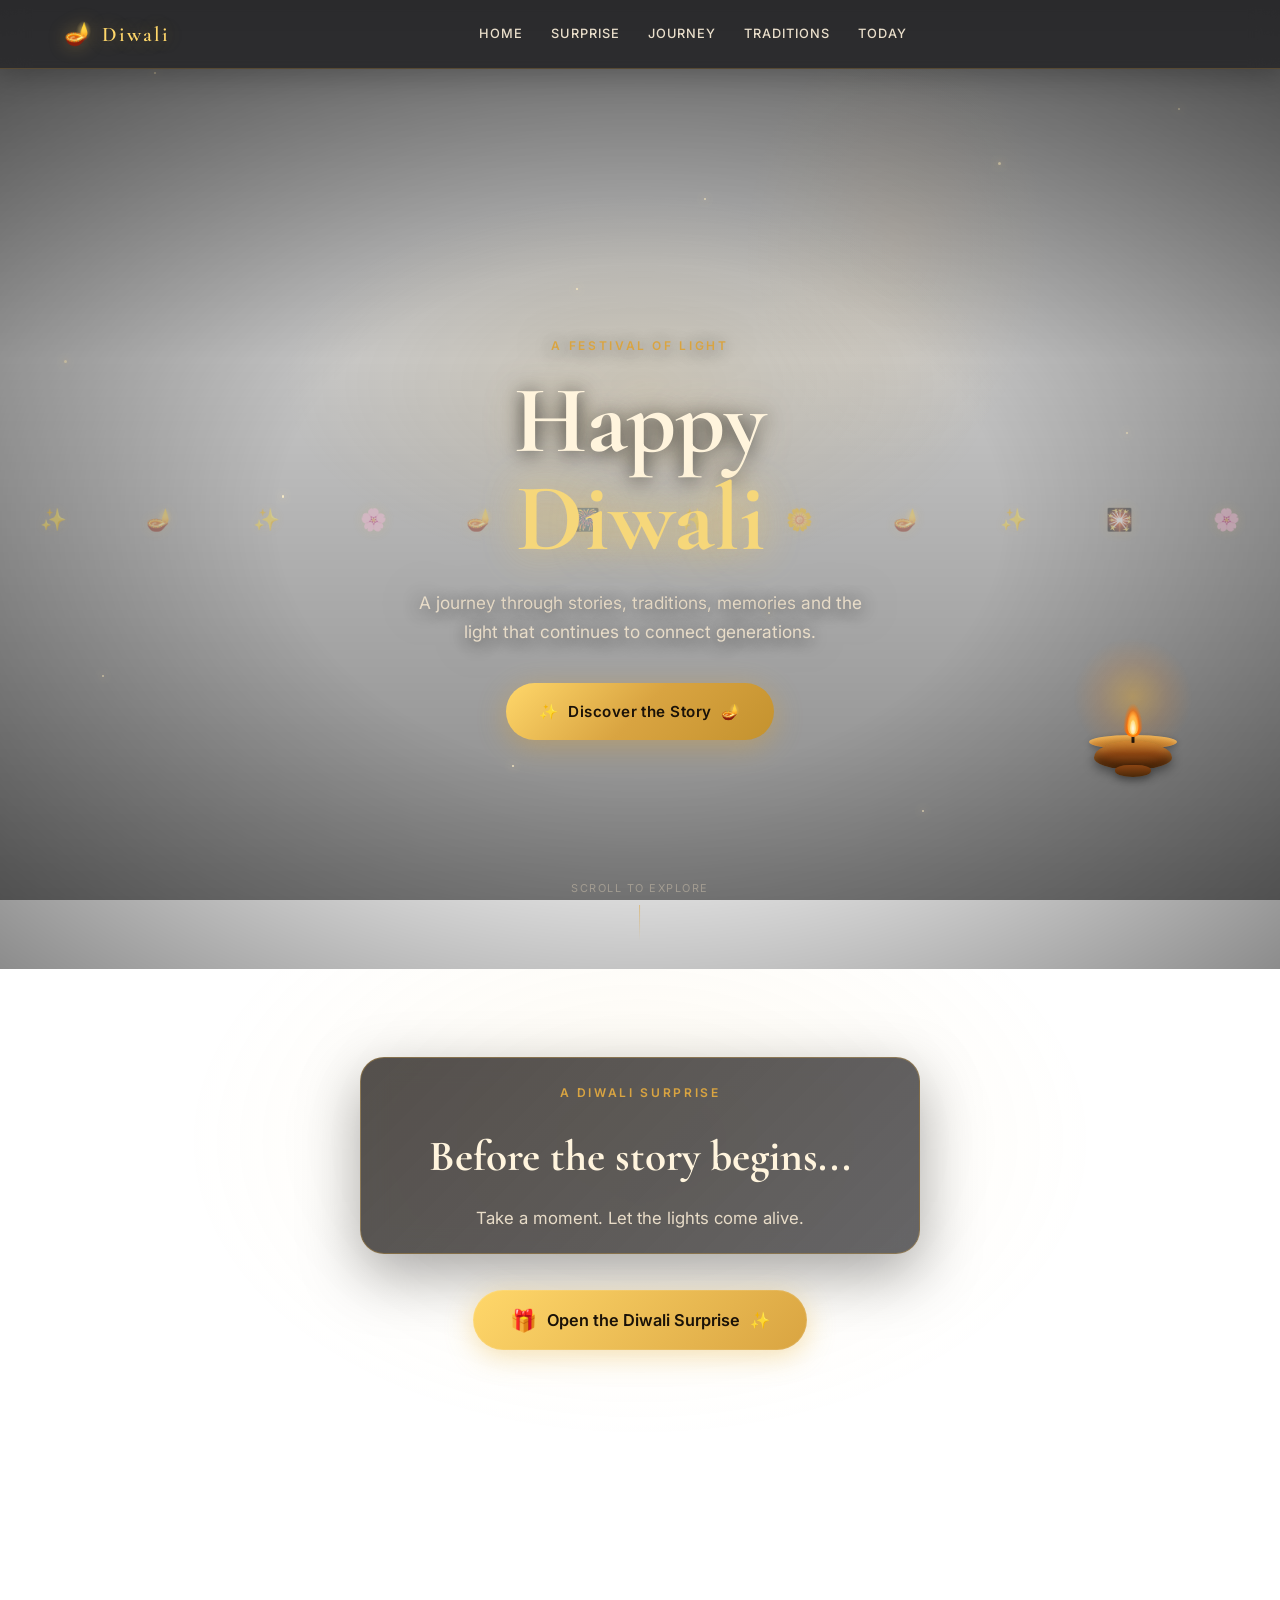
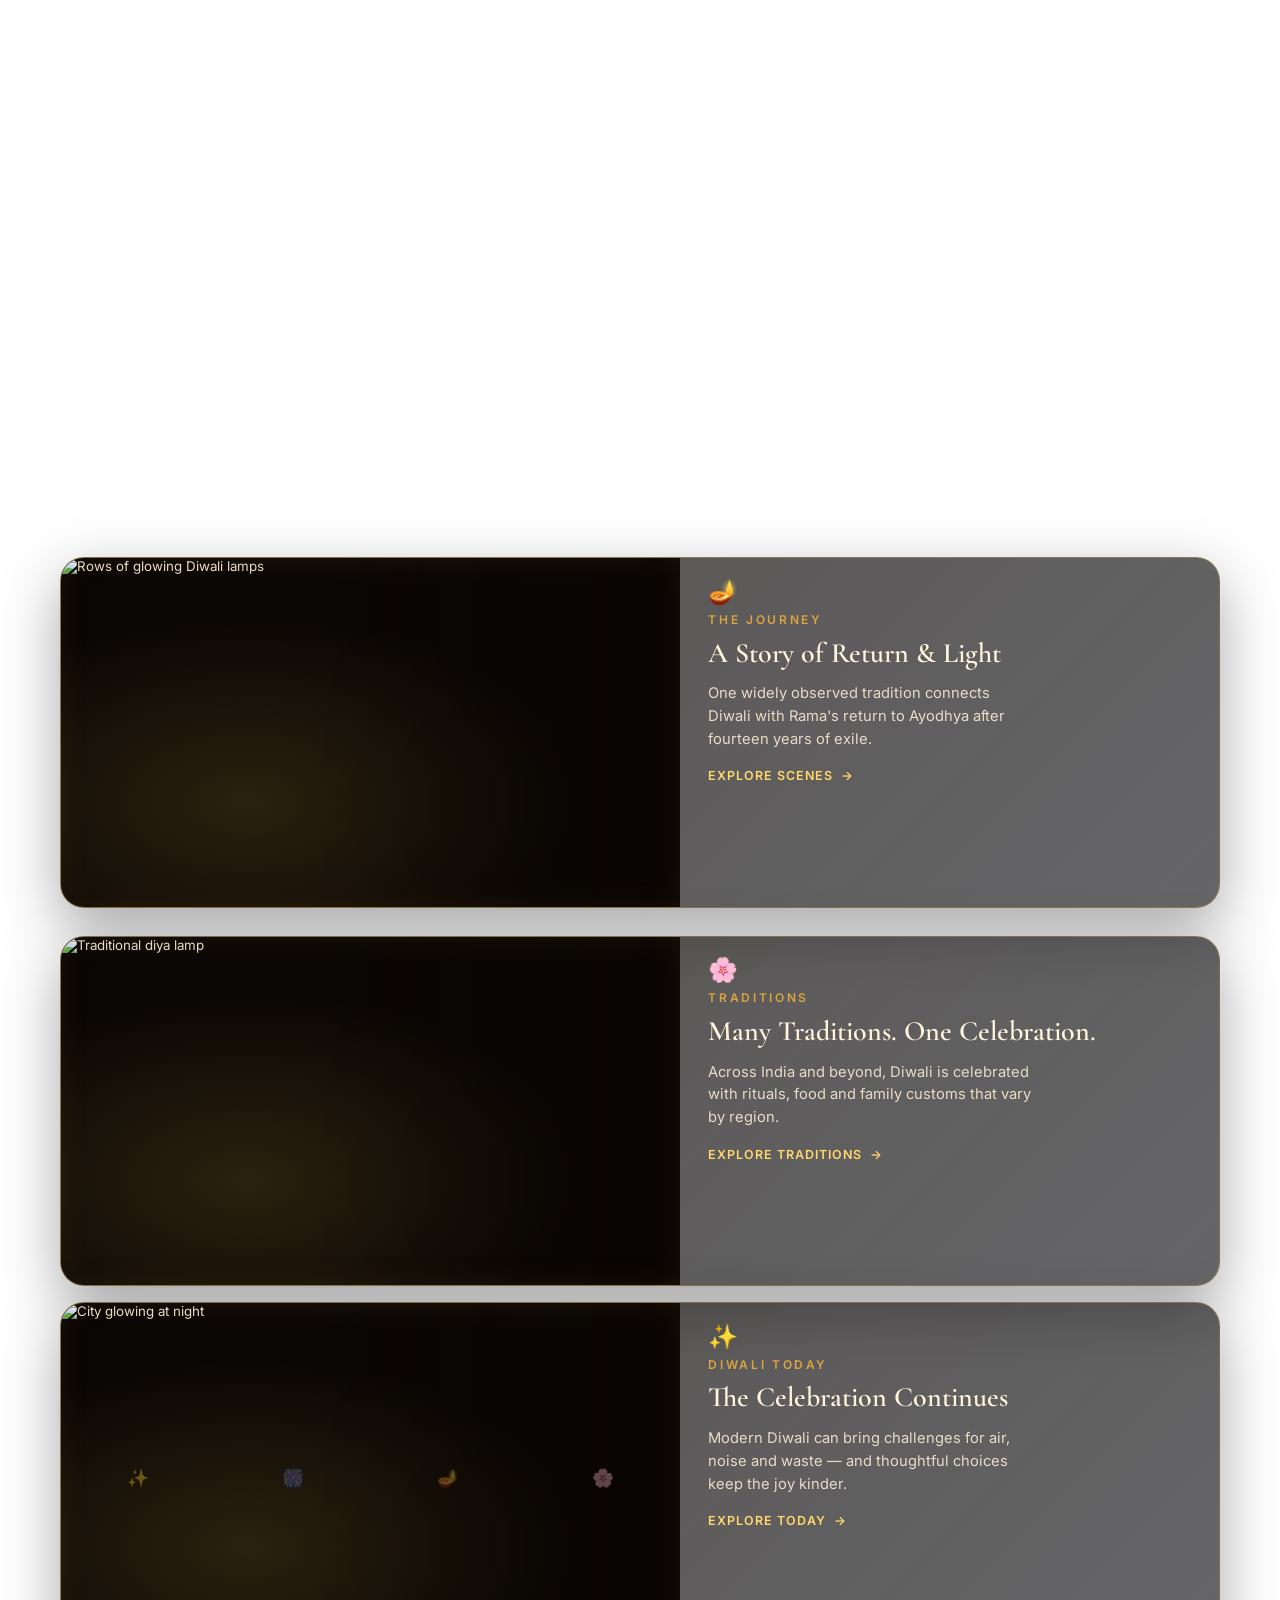
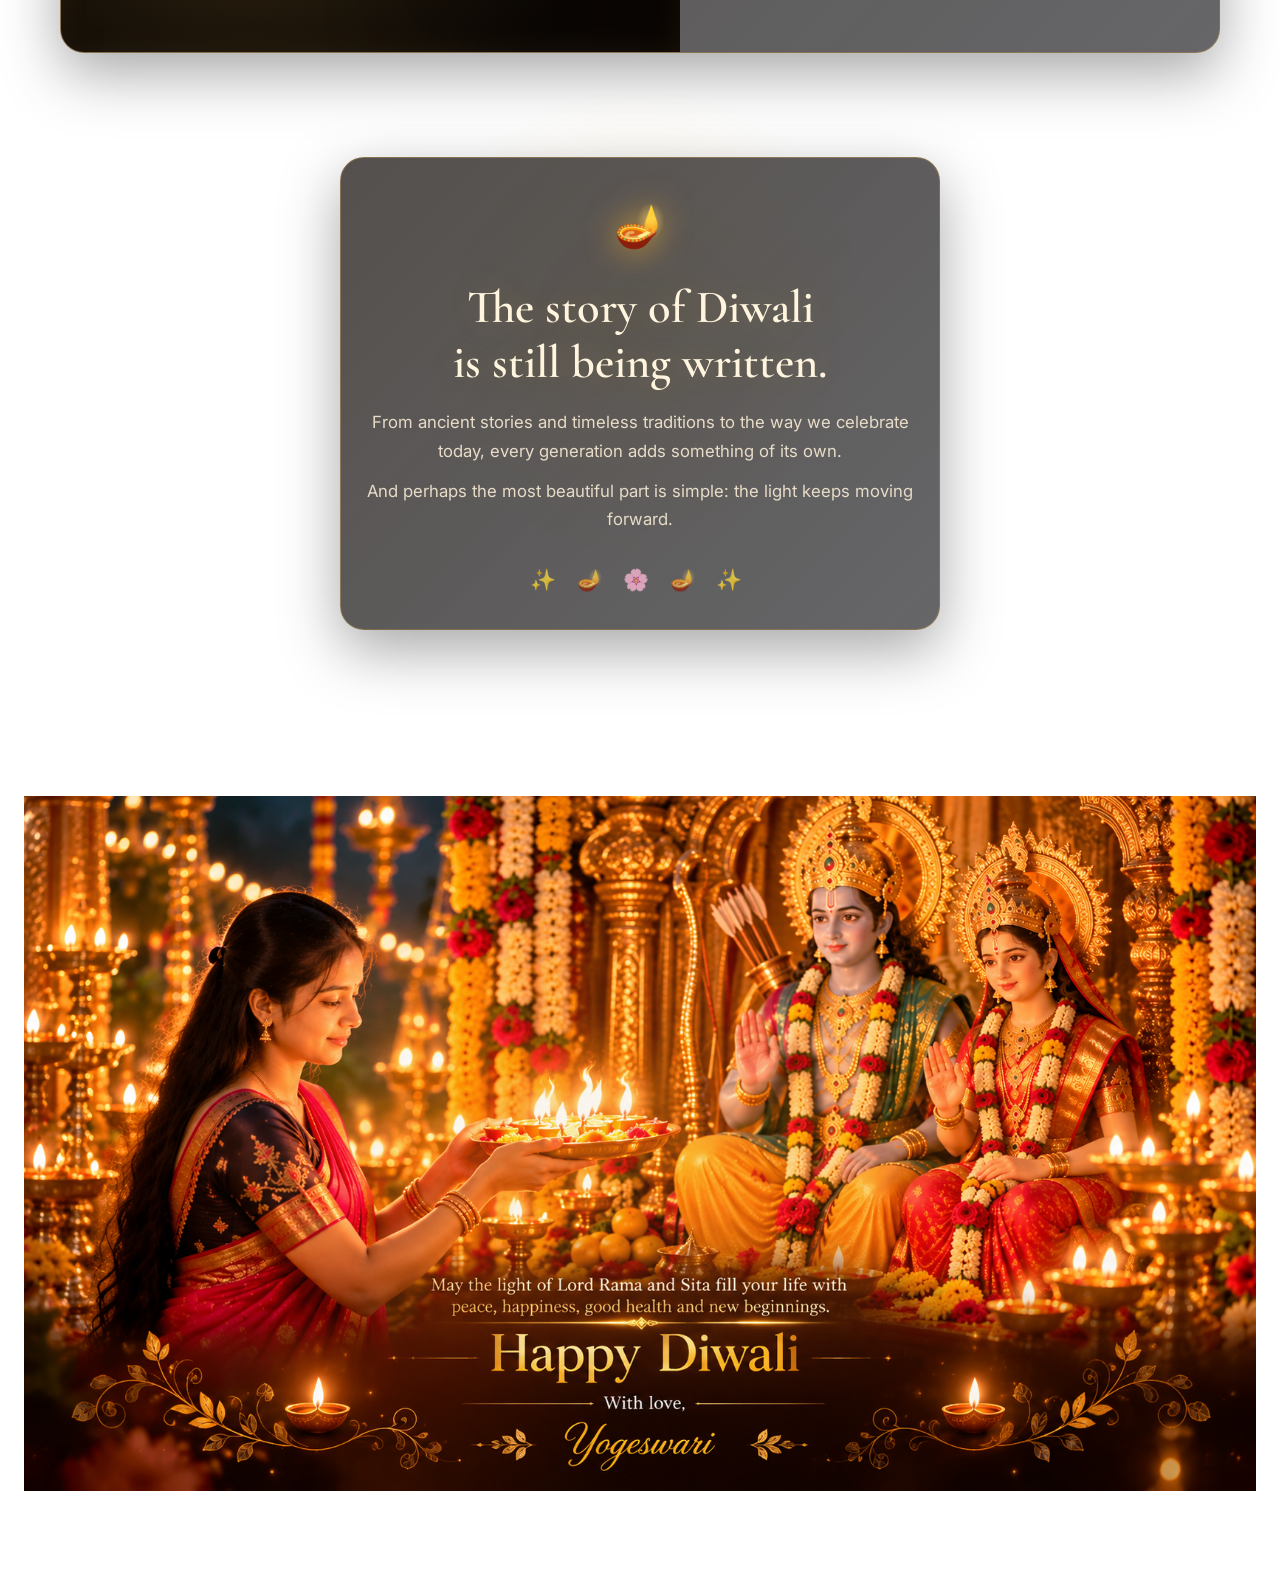
==== commit cf06ac42: "Update Diwali cinematic website" ====
--- a/index.html
+++ b/index.html
@@ -543,15 +543,31 @@
             </div>
         </section>
 
+        <!-- PERSONAL DIWALI GREETING -->
+        <section
+            id="personal-greeting"
+            class="personal-diwali-section cinematic-reveal"
+            aria-label="Diwali wishes from Yogeswari"
+        >
+            <div class="personal-diwali-frame">
+                <img
+                    src="Assets/images/Devotional Diwali Aarti with Rama and Sita.png"
+                    alt="Devotional Diwali aarti with Lord Rama and Sita"
+                    loading="lazy"
+                    class="personal-diwali-img"
+                >
+            </div>
+        </section>
+
     </main>
-
+<!-- 
     <footer class="site-footer">
         <div class="footer-diya" aria-hidden="true">🪔</div>
         <h3>Diwali — A Journey Through Light</h3>
         <p>Stories · Traditions · Celebrations · Today</p>
         <p class="footer-small">Created as a visual cultural exploration of Diwali.</p>
         <p class="footer-small">Photos via Pexels &amp; Unsplash (free to use).</p>
-    </footer>
+    </footer> -->
 
     <script src="js/script.js"></script>
 </body>
--- a/css/style.css
+++ b/css/style.css
@@ -2632,4 +2632,91 @@
     overflow-x: hidden !important;
     scrollbar-width: thin;
     scrollbar-color: rgba(217, 164, 65, 0.4) transparent;
-}+}
+
+/* =========================================================
+   FINAL PERSONAL DIWALI GREETING — YOGESWARI
+   This is the final section of the website.
+   The old generic footer is no longer required.
+========================================================= */
+
+.personal-diwali-section {
+    position: relative;
+    width: 100%;
+    min-height: 0;
+    padding: 70px 24px 90px;
+    display: flex;
+    justify-content: center;
+    align-items: center;
+    background: transparent !important;
+    z-index: 2;
+    overflow: hidden;
+}
+
+.personal-diwali-section::before {
+    content: "";
+    position: absolute;
+    inset: 0;
+    background:
+        radial-gradient(
+            ellipse 55% 45% at 50% 50%,
+            rgba(217, 164, 65, 0.10),
+            transparent 70%
+        );
+    pointer-events: none;
+    z-index: 0;
+}
+
+.personal-diwali-image {
+    position: relative;
+    z-index: 1;
+    width: min(1100px, 100%);
+    margin: 0 auto;
+    overflow: hidden;
+    border-radius: 24px;
+    border: 1px solid rgba(217, 164, 65, 0.45);
+    background: rgba(8, 4, 2, 0.35);
+    box-shadow:
+        0 25px 80px rgba(0, 0, 0, 0.55),
+        0 0 50px rgba(217, 164, 65, 0.12);
+    backdrop-filter: blur(4px);
+    -webkit-backdrop-filter: blur(4px);
+}
+
+.personal-diwali-image img {
+    display: block;
+    width: 100%;
+    height: auto;
+    max-width: 100%;
+    object-fit: contain;
+}
+
+/* Keep the final image clean on smaller screens */
+@media (max-width: 768px) {
+    .personal-diwali-section {
+        padding: 45px 16px 60px;
+    }
+
+    .personal-diwali-image {
+        border-radius: 18px;
+    }
+}
+
+@media (max-width: 480px) {
+    .personal-diwali-section {
+        padding: 35px 12px 45px;
+    }
+
+    .personal-diwali-image {
+        border-radius: 14px;
+    }
+}
+
+/* Accessibility */
+@media (prefers-reduced-motion: reduce) {
+    .personal-diwali-section,
+    .personal-diwali-image {
+        transition: none !important;
+    }
+}
+
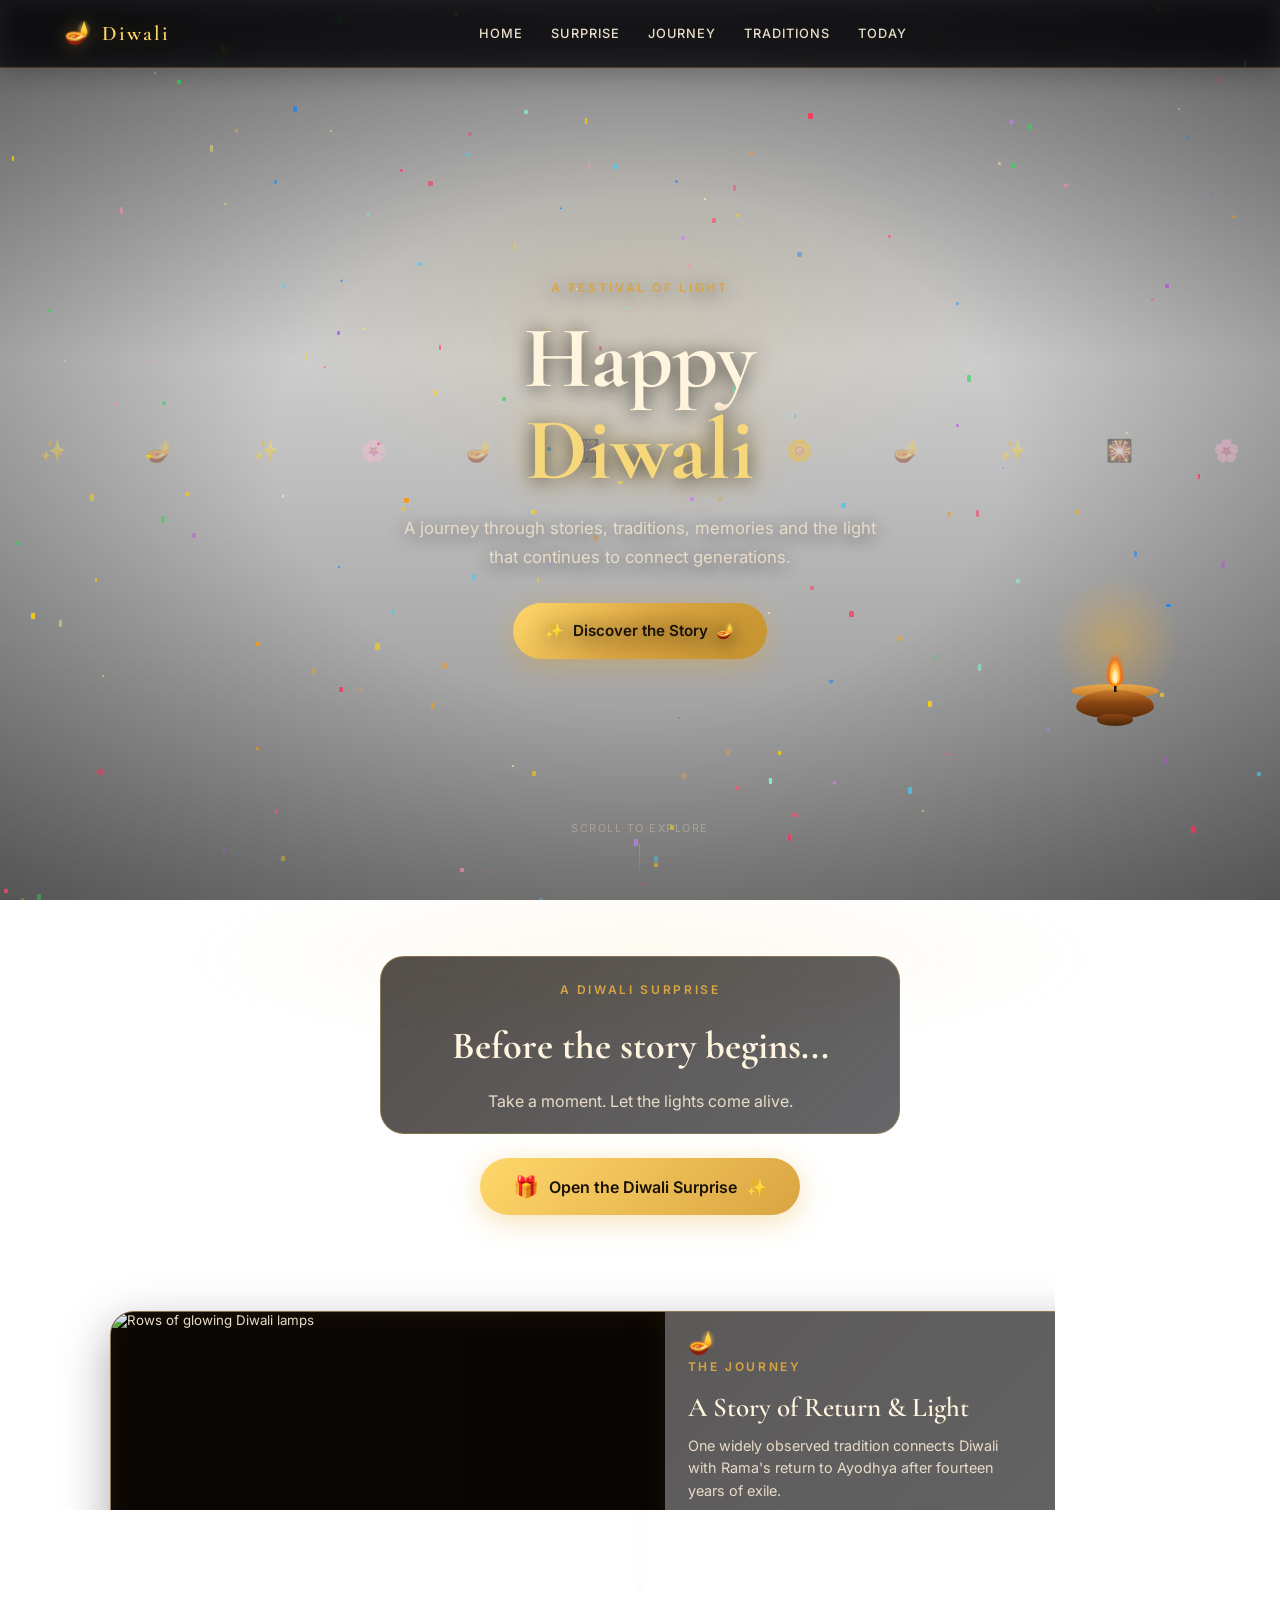
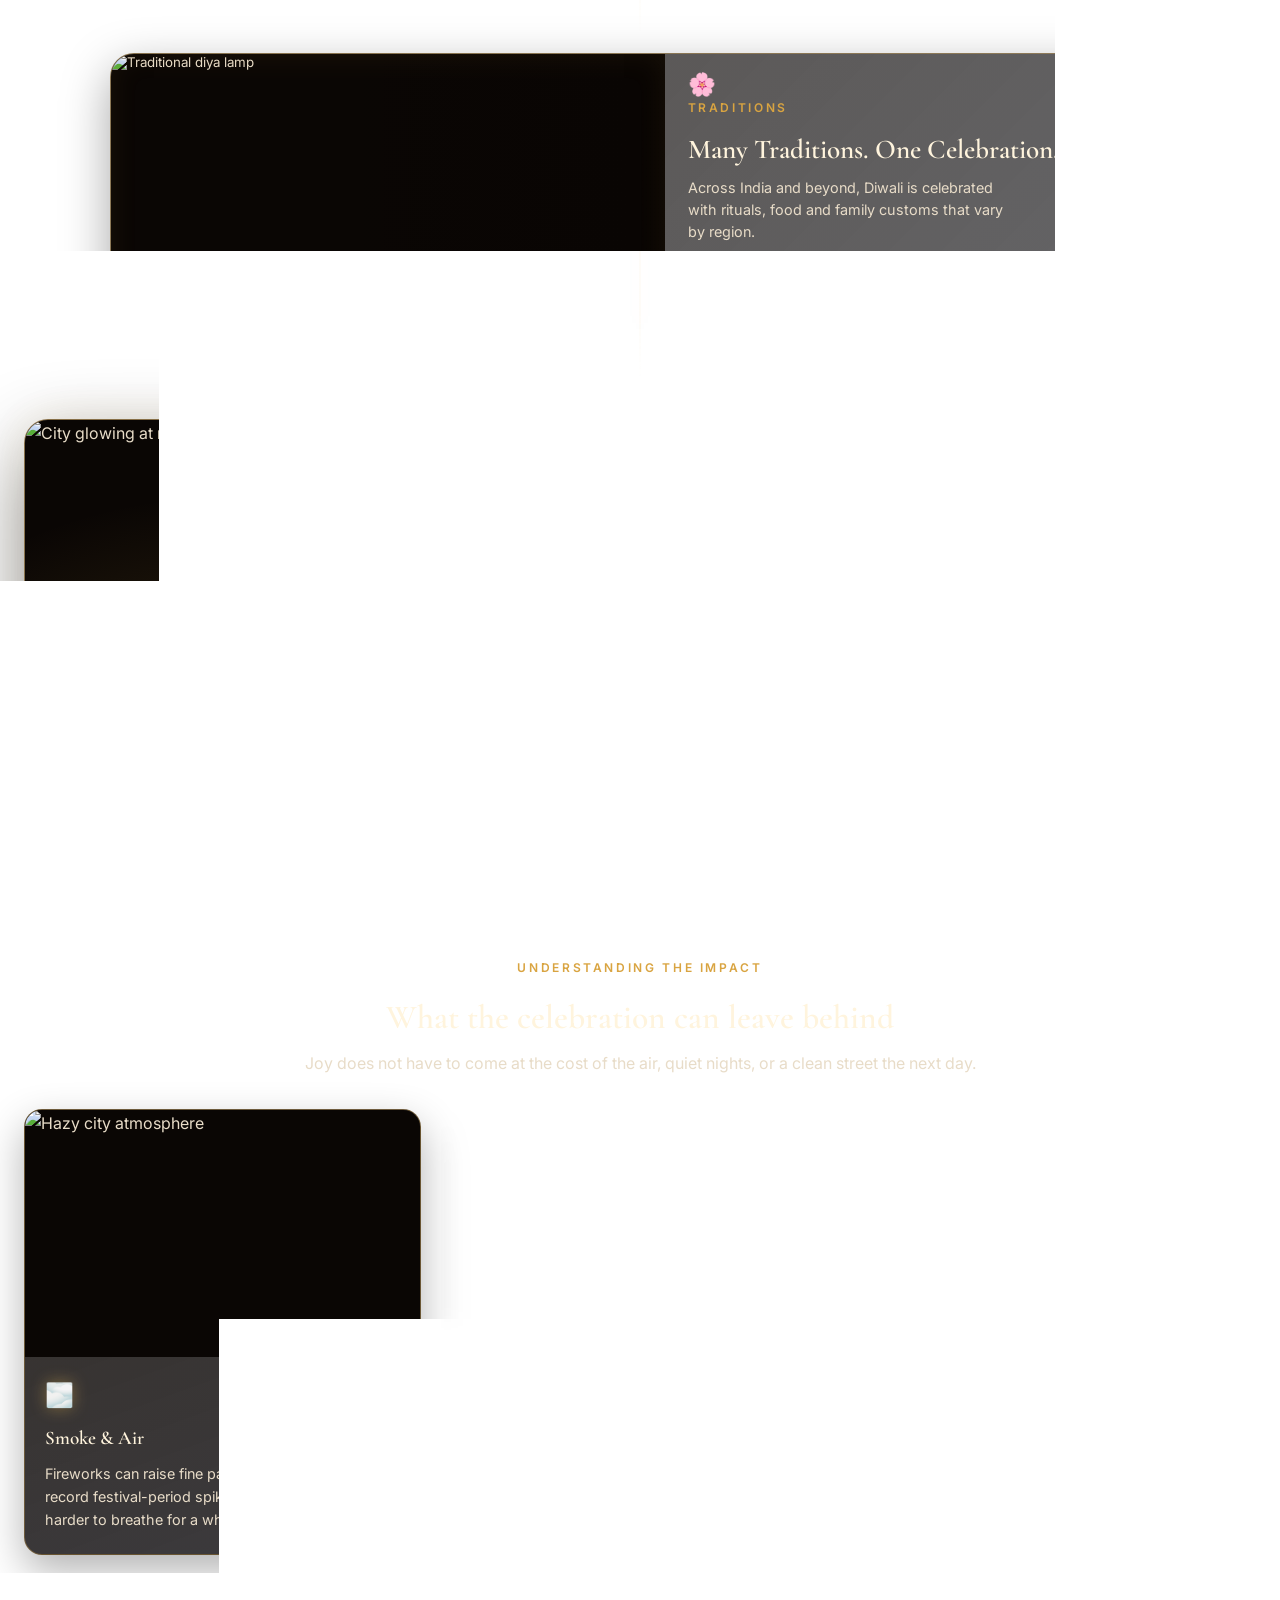
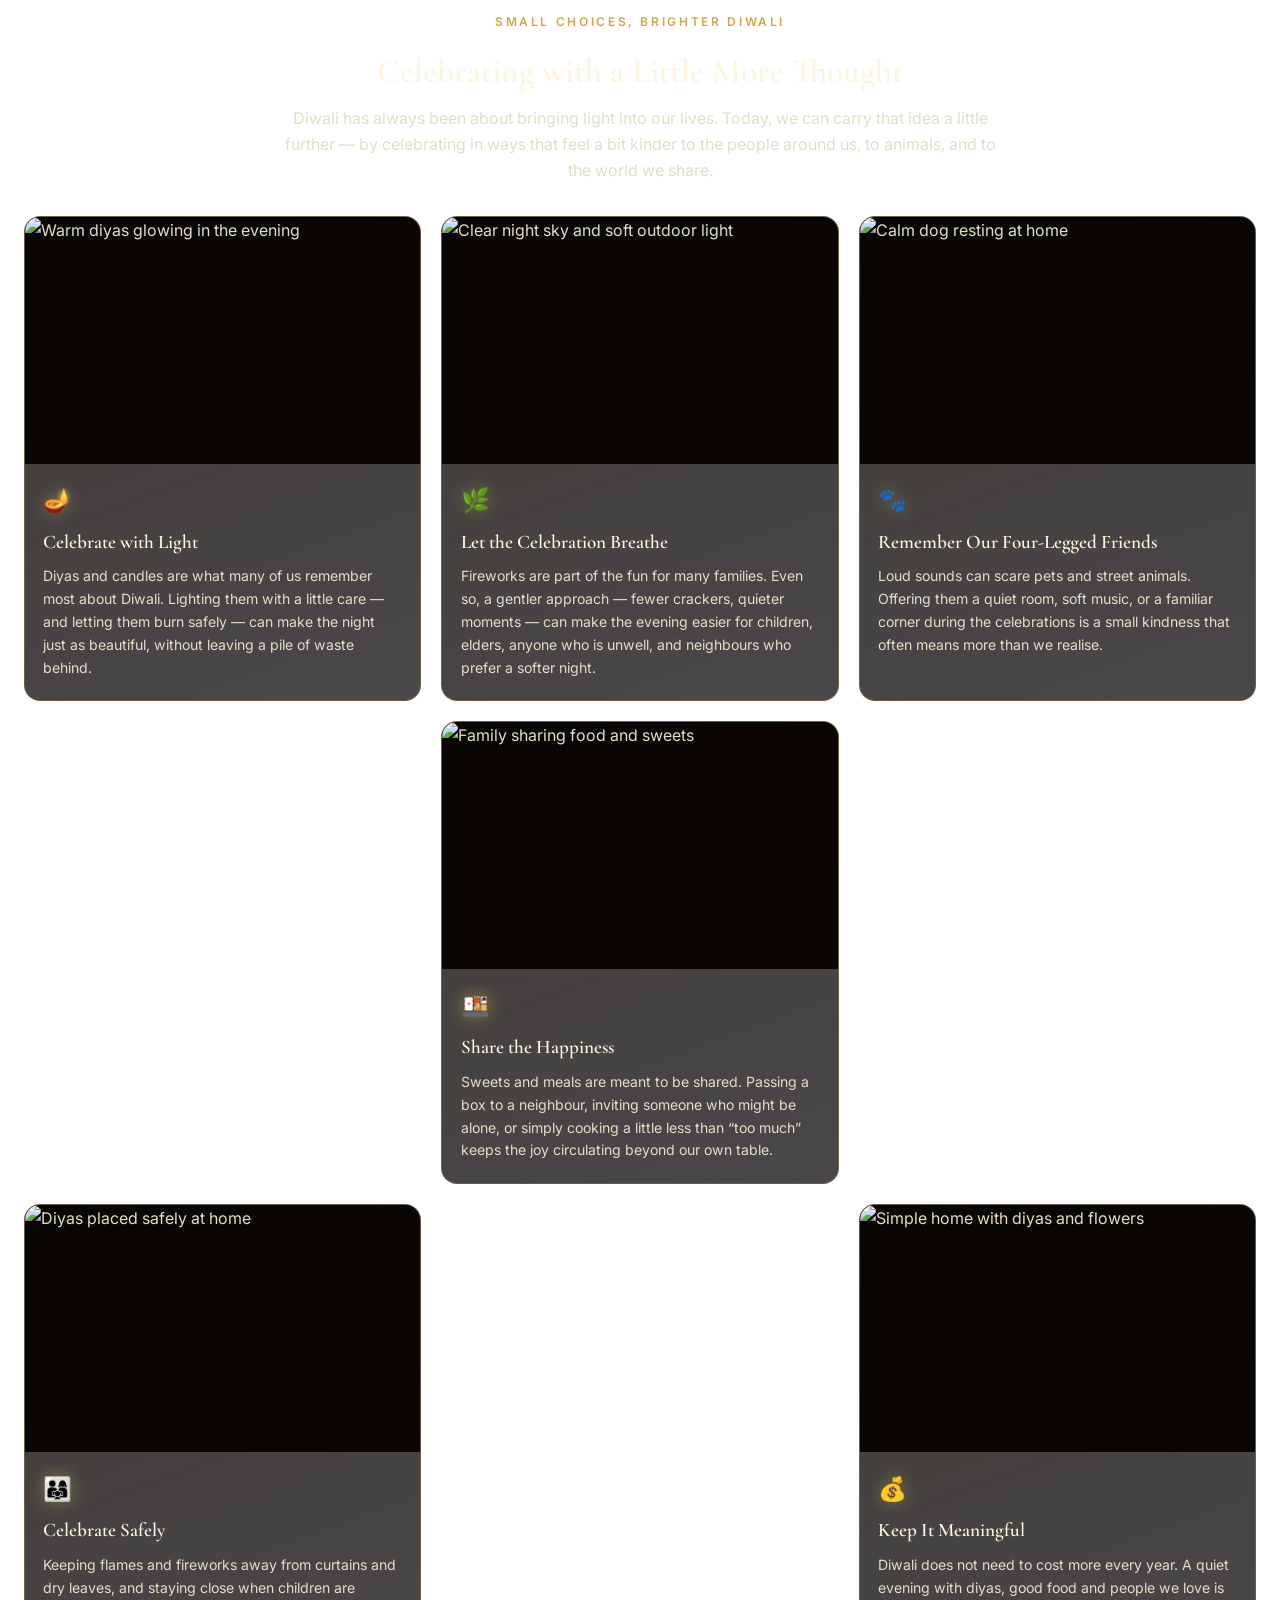
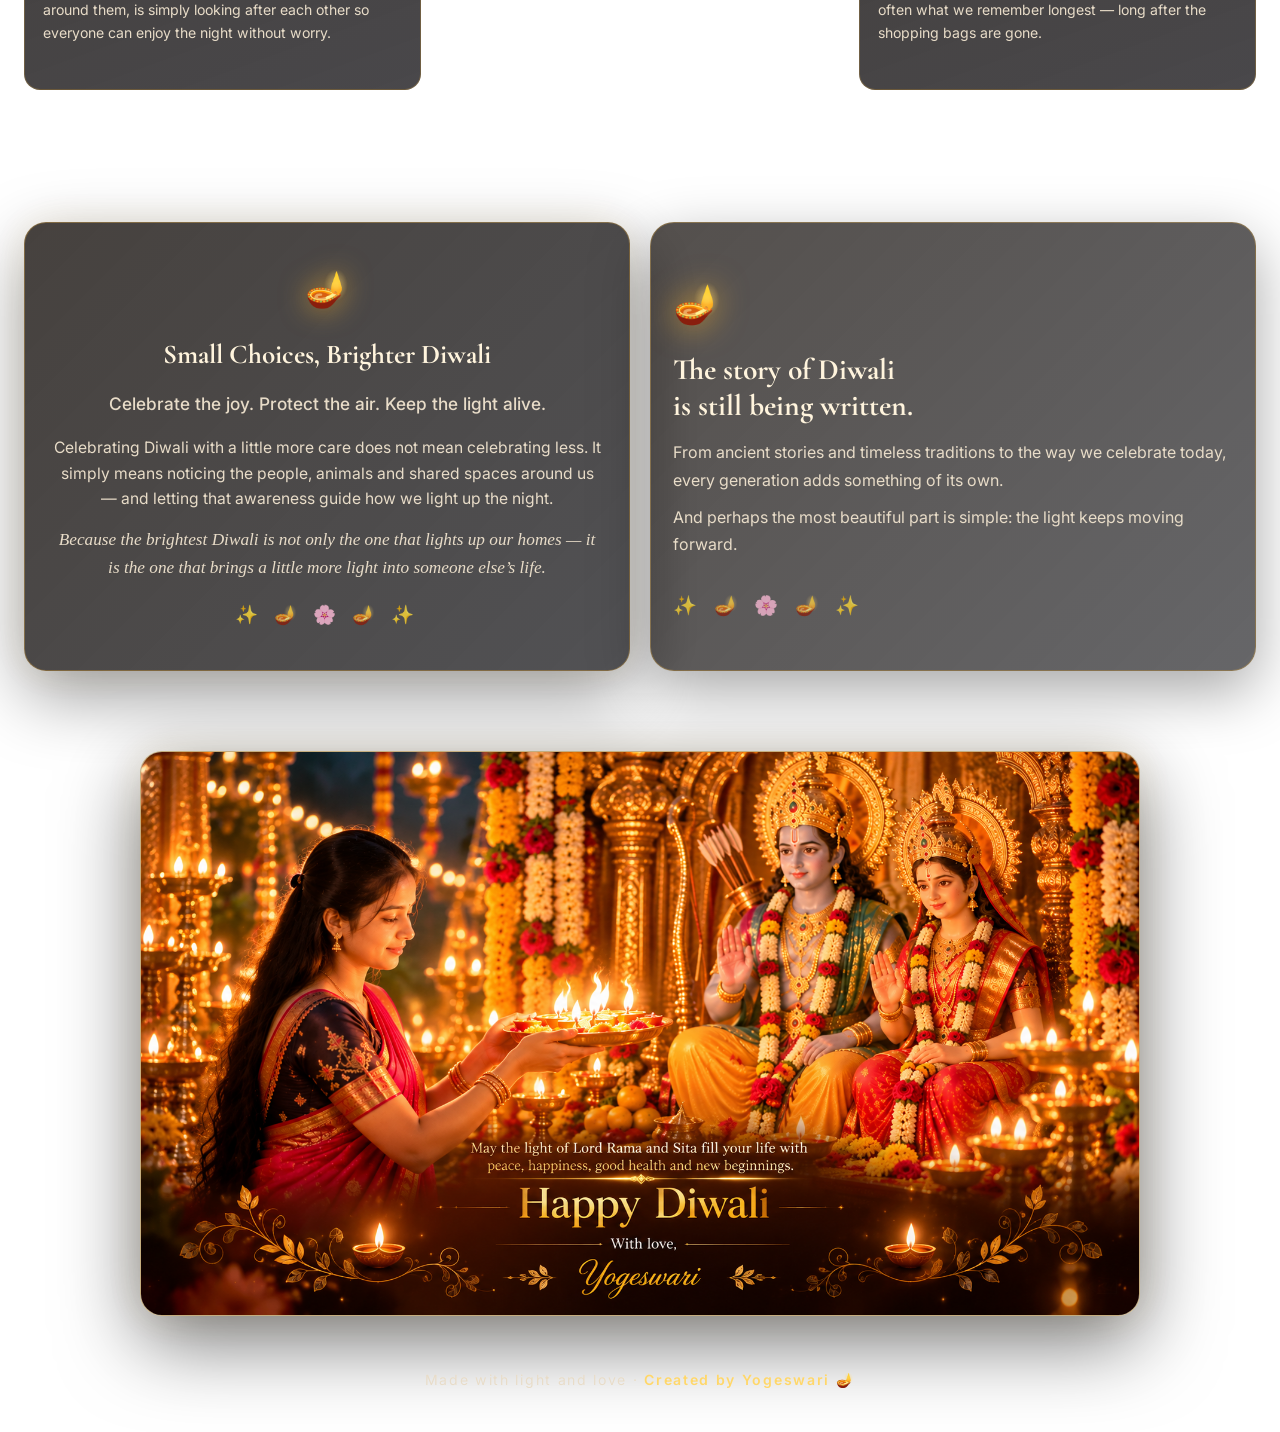
==== commit f9234b59: "Update Diwali cinematic website" ====
--- a/index.html
+++ b/index.html
@@ -13,7 +13,6 @@
 </head>
 <body>
 
-    <!-- GLOBAL CINEMATIC SPACE BACKGROUND (entire site) -->
     <div class="site-background" aria-hidden="true">
         <video
             id="globalBackgroundVideo"
@@ -24,10 +23,7 @@
             playsinline
             preload="auto"
         >
-            <source
-                src="Assets/videos/background/Space BG.mp4"
-                type="video/mp4"
-            >
+            <source src="Assets/videos/background/Space BG.mp4" type="video/mp4">
         </video>
         <div class="global-bg-overlay"></div>
         <div class="ambient-stars" aria-hidden="true">
@@ -52,9 +48,7 @@
             </nav>
             <div class="nav-actions">
                 <button class="nav-toggle" id="navToggle" type="button" aria-label="Open navigation" aria-expanded="false" aria-controls="mainNav">
-                    <span></span>
-                    <span></span>
-                    <span></span>
+                    <span></span><span></span><span></span>
                 </button>
             </div>
         </div>
@@ -62,27 +56,14 @@
 
     <main>
 
-        <!-- HOME — content only; Space BG is global -->
         <section id="home" class="hero-section">
             <div class="hero-light-rays" aria-hidden="true"></div>
             <div class="hero-vignette" aria-hidden="true"></div>
-
             <div class="hero-particles" aria-hidden="true">
-                <span>✨</span>
-                <span>🪔</span>
-                <span>✨</span>
-                <span>🌸</span>
-                <span>🪔</span>
-                <span>🎆</span>
-                <span>✨</span>
-                <span>🌼</span>
-                <span>🪔</span>
-                <span>✨</span>
-                <span>🎇</span>
-                <span>🌸</span>
-            </div>
-
-            <!-- 3D rotating Diwali diya -->
+                <span>✨</span><span>🪔</span><span>✨</span><span>🌸</span>
+                <span>🪔</span><span>🎆</span><span>✨</span><span>🌼</span>
+                <span>🪔</span><span>✨</span><span>🎇</span><span>🌸</span>
+            </div>
             <div class="hero-diya-3d" aria-hidden="true">
                 <div class="diya-scene">
                     <div class="diya-pivot">
@@ -101,13 +82,9 @@
                     </div>
                 </div>
             </div>
-
             <div class="hero-content cinematic-reveal">
                 <span class="hero-kicker">A Festival of Light</span>
-                <h1>
-                    Happy<br>
-                    <span class="title-shimmer">Diwali</span>
-                </h1>
+                <h1>Happy<br><span class="title-shimmer">Diwali</span></h1>
                 <p class="hero-subtitle">
                     A journey through stories, traditions, memories and
                     the light that continues to connect generations.
@@ -118,14 +95,12 @@
                     <span aria-hidden="true">🪔</span>
                 </a>
             </div>
-
             <div class="scroll-indicator" aria-hidden="true">
                 <span>Scroll to explore</span>
                 <div class="scroll-line"></div>
             </div>
         </section>
 
-        <!-- SURPRISE — Rama cinematic video unchanged -->
         <section id="surprise" class="surprise-section">
             <div class="surprise-background"></div>
             <div class="surprise-content">
@@ -160,49 +135,53 @@
                     <span class="paper paper-gold"></span>
                 </div>
 
-                <div id="cinematicVideoWrapper" class="cinematic-video-wrapper">
-                    <video
-                        id="openingCinematicVideo"
-                        class="opening-cinematic-video"
-                        playsinline
-                        preload="auto"
-                        controls
+                <div id="cinematicVideoWrapper" class="cinematic-video-wrapper" hidden>
+                    <div class="video-frame">
+                        <video
+                            id="openingCinematicVideo"
+                            class="opening-cinematic-video"
+                            playsinline
+                            preload="metadata"
+                            controls
+                            controlslist="nodownload noplaybackrate"
+                            disablepictureinpicture
+                            disableremoteplayback
+                        >
+                            <source
+                                src="Assets/videos/scenes/diwali-rama-story-40sec.mp4"
+                                type="video/mp4"
+                            >
+                            Your browser does not support HTML5 video.
+                        </video>
+                        <div class="cinematic-corner cinematic-corner-top-left" aria-hidden="true">✨</div>
+                        <div class="cinematic-corner cinematic-corner-top-right" aria-hidden="true">🪔</div>
+                        <div class="cinematic-corner cinematic-corner-bottom-left" aria-hidden="true">🌸</div>
+                        <div class="cinematic-corner cinematic-corner-bottom-right" aria-hidden="true">✨</div>
+                    </div>
+                    <a
+                        class="watch-new-tab"
+                        href="Assets/videos/scenes/diwali-rama-story-40sec.mp4"
+                        target="_blank"
+                        rel="noopener noreferrer"
                     >
-                        <source
-                            src="Assets/videos/scenes/diwali-rama-story-40sec.mp4"
-                            type="video/mp4"
-                        >
-                        Your browser does not support HTML5 video.
-                    </video>
-                    <div class="cinematic-corner cinematic-corner-top-left" aria-hidden="true">✨</div>
-                    <div class="cinematic-corner cinematic-corner-top-right" aria-hidden="true">🪔</div>
-                    <div class="cinematic-corner cinematic-corner-bottom-left" aria-hidden="true">🌸</div>
-                    <div class="cinematic-corner cinematic-corner-bottom-right" aria-hidden="true">✨</div>
-                </div>
-            </div>
-        </section>
-
-        <!-- JOURNEY — compact cinematic chapter -->
+                        Watch Diwali Story in a New Tab ↗
+                    </a>
+                </div>
+            </div>
+        </section>
+
         <section id="journey" class="chapter-section journey-section">
             <article class="chapter-row cinematic-reveal" data-chapter="journey">
                 <button type="button" class="chapter-trigger" aria-expanded="false" aria-controls="journeyPanel">
                     <div class="chapter-visual">
-                        <img
-                            src="https://images.pexels.com/photos/18849427/pexels-photo-18849427.jpeg?auto=compress&cs=tinysrgb&w=1200"
-                            alt="Rows of glowing Diwali lamps"
-                            loading="lazy"
-                            class="chapter-visual-img"
-                        >
+                        <img src="https://images.pexels.com/photos/18849427/pexels-photo-18849427.jpeg?auto=compress&cs=tinysrgb&w=1200" alt="Rows of glowing Diwali lamps" loading="lazy" class="chapter-visual-img">
                         <div class="chapter-visual-glow" aria-hidden="true"></div>
                     </div>
                     <div class="chapter-summary">
                         <span class="chapter-icon" aria-hidden="true">🪔</span>
                         <span class="section-kicker">The Journey</span>
                         <h2>A Story of Return &amp; Light</h2>
-                        <p>
-                            One widely observed tradition connects Diwali
-                            with Rama's return to Ayodhya after fourteen years of exile.
-                        </p>
+                        <p>One widely observed tradition connects Diwali with Rama's return to Ayodhya after fourteen years of exile.</p>
                         <span class="chapter-expand-hint">
                             <span class="hint-label">Explore scenes</span>
                             <span class="hint-arrow" aria-hidden="true">→</span>
@@ -259,27 +238,18 @@
             </article>
         </section>
 
-        <!-- TRADITIONS — compact cinematic chapter -->
         <section id="traditions" class="chapter-section traditions-section">
             <article class="chapter-row cinematic-reveal" data-chapter="traditions">
                 <button type="button" class="chapter-trigger" aria-expanded="false" aria-controls="traditionsPanel">
                     <div class="chapter-visual">
-                        <img
-                            src="https://images.pexels.com/photos/6103203/pexels-photo-6103203.jpeg?auto=compress&cs=tinysrgb&w=1200"
-                            alt="Traditional diya lamp"
-                            loading="lazy"
-                            class="chapter-visual-img"
-                        >
+                        <img src="https://images.pexels.com/photos/6103203/pexels-photo-6103203.jpeg?auto=compress&cs=tinysrgb&w=1200" alt="Traditional diya lamp" loading="lazy" class="chapter-visual-img">
                         <div class="chapter-visual-glow" aria-hidden="true"></div>
                     </div>
                     <div class="chapter-summary">
                         <span class="chapter-icon" aria-hidden="true">🌸</span>
                         <span class="section-kicker">Traditions</span>
                         <h2>Many Traditions. One Celebration.</h2>
-                        <p>
-                            Across India and beyond, Diwali is celebrated with
-                            rituals, food and family customs that vary by region.
-                        </p>
+                        <p>Across India and beyond, Diwali is celebrated with rituals, food and family customs that vary by region.</p>
                         <span class="chapter-expand-hint">
                             <span class="hint-label">Explore traditions</span>
                             <span class="hint-arrow" aria-hidden="true">→</span>
@@ -328,227 +298,245 @@
             </article>
         </section>
 
-        <!-- TODAY — compact cinematic chapter -->
-        <section id="today" class="chapter-section today-section">
-            <article class="chapter-row cinematic-reveal" data-chapter="today">
-                <button type="button" class="chapter-trigger" aria-expanded="false" aria-controls="todayPanel">
-                    <div class="chapter-visual">
+        <!-- TODAY — immersive cinematic section -->
+        <section id="today" class="today-section-full">
+
+            <!-- Stage A: Hero -->
+            <div class="today-hero-block cinematic-reveal">
+                <div class="today-hero-inner">
+                    <div class="today-hero-visual">
                         <img
-                            src="https://images.pexels.com/photos/280221/pexels-photo-280221.jpeg?auto=compress&cs=tinysrgb&w=1200"
-                            alt="City glowing at night"
+                            src="https://images.pexels.com/photos/280221/pexels-photo-280221.jpeg?auto=compress&cs=tinysrgb&w=1400"
+                            alt="City glowing at night during Diwali"
                             loading="lazy"
-                            class="chapter-visual-img"
+                            class="today-hero-img"
                         >
-                        <div class="chapter-visual-glow" aria-hidden="true"></div>
-                        <div class="chapter-visual-particles" aria-hidden="true">
-                            <span>✨</span>
-                            <span>🎆</span>
-                            <span>🪔</span>
-                            <span>🌸</span>
-                        </div>
-                    </div>
-                    <div class="chapter-summary">
-                        <span class="chapter-icon" aria-hidden="true">✨</span>
+                        <div class="today-hero-visual-glow" aria-hidden="true"></div>
+                        <div class="today-hero-visual-particles" aria-hidden="true">
+                            <span>✨</span><span>🎆</span><span>🪔</span><span>🌸</span>
+                        </div>
+                    </div>
+                    <div class="today-hero-copy">
                         <span class="section-kicker">Diwali Today</span>
-                        <h2>The Celebration Continues</h2>
-                        <p>
-                            Modern Diwali can bring challenges for air, noise and waste —
-                            and thoughtful choices keep the joy kinder.
+                        <h2 class="today-hero-title">The Celebration Continues</h2>
+                        <div class="today-gold-line" aria-hidden="true"></div>
+                        <p class="today-hero-subtitle">
+                            Modern Diwali can still fill our homes with light, food and togetherness —
+                            while we stay considerate of the air we share, the people around us,
+                            animals who hear the noise, and the morning that follows the celebration.
                         </p>
-                        <span class="chapter-expand-hint">
-                            <span class="hint-label">Explore today</span>
-                            <span class="hint-arrow" aria-hidden="true">→</span>
-                        </span>
-                    </div>
-                </button>
-                <div id="todayPanel" class="chapter-panel" hidden>
-                    <div class="chapter-panel-inner">
-                        <div class="scene-strip" role="list">
-                            <article class="scene-card" role="listitem">
-                                <img src="https://images.unsplash.com/photo-1611273426858-450d8e3c9fce?auto=format&fit=crop&w=600&q=80" alt="Hazy city atmosphere" loading="lazy">
-                                <div class="scene-card-body">
-                                    <span class="tradition-icon" aria-hidden="true">🌫️</span>
-                                    <h3>Smoke &amp; Air</h3>
-                                    <p>Fireworks can raise fine particles; monitoring studies record festival-period spikes.</p>
-                                </div>
-                            </article>
-                            <article class="scene-card" role="listitem">
-                                <img src="https://images.unsplash.com/photo-1584515933487-779824d29309?auto=format&fit=crop&w=600&q=80" alt="Protective mask" loading="lazy">
-                                <div class="scene-card-body">
-                                    <span class="tradition-icon" aria-hidden="true">❤️</span>
-                                    <h3>Health &amp; Noise</h3>
-                                    <p>Smoke and loud sounds can be hard on children, elders, animals and sensitive lungs.</p>
-                                </div>
-                            </article>
-                            <article class="scene-card" role="listitem">
-                                <img src="https://images.pexels.com/photos/932638/pexels-photo-932638.jpeg?auto=compress&cs=tinysrgb&w=600" alt="Waste on a street" loading="lazy">
-                                <div class="scene-card-body">
-                                    <span class="tradition-icon" aria-hidden="true">♻️</span>
-                                    <h3>What Remains</h3>
-                                    <p>Burnt paper and cracker waste can linger long after the celebration ends.</p>
-                                </div>
-                            </article>
-                        </div>
-                        <div class="today-remedies-compact">
-                            <h3 class="remedies-title">We don't have to lose the joy</h3>
-                            <div class="remedies-chips">
-                                <span class="remedy-chip">🪔 Light more diyas</span>
-                                <span class="remedy-chip">🌸 Rangoli &amp; colours</span>
-                                <span class="remedy-chip">👨‍👩‍👧‍👦 Celebrate together</span>
-                                <span class="remedy-chip">♻️ Clean up together</span>
-                            </div>
-                            <p class="chapter-panel-note">Celebrate the joy. Protect the air. Keep the light alive.</p>
-                        </div>
-
-                        <!-- Thoughtful celebration -->
-                        <div class="thoughtful-celebration">
-                            <div class="thoughtful-intro">
-                                <span class="section-kicker">Small Choices, Brighter Diwali</span>
-                                <h3 class="thoughtful-heading">Celebrating with a Little More Thought</h3>
-                                <p>
-                                    Diwali has always been about bringing light into our lives.
-                                    Today, we can carry that idea a little further — by celebrating
-                                    in ways that are kinder to the people around us, to animals,
-                                    and to the environment.
-                                </p>
-                            </div>
-
-                            <div class="thoughtful-grid">
-                                <article class="thoughtful-card">
-                                    <span class="thoughtful-icon" aria-hidden="true">🪔</span>
-                                    <h4>Celebrate with Light</h4>
-                                    <p>
-                                        Diyas, candles and beautiful decorations are at the heart of Diwali.
-                                        Using them thoughtfully and safely can make the celebration just as
-                                        beautiful without creating unnecessary waste.
-                                    </p>
-                                </article>
-
-                                <article class="thoughtful-card">
-                                    <span class="thoughtful-icon" aria-hidden="true">🌿</span>
-                                    <h4>Let the Celebration Breathe</h4>
-                                    <p>
-                                        Fireworks are part of how many people celebrate, but keeping them
-                                        to a minimum can make the festival more comfortable for children,
-                                        older people, people who are unwell, and those who are sensitive to noise.
-                                    </p>
-                                </article>
-
-                                <article class="thoughtful-card">
-                                    <span class="thoughtful-icon" aria-hidden="true">🐾</span>
-                                    <h4>Remember Our Four-Legged Friends</h4>
-                                    <p>
-                                        The sounds of Diwali can be frightening for animals. Giving pets and
-                                        nearby animals a quiet, comfortable place during the celebrations is
-                                        a small thing that can make a big difference.
-                                    </p>
-                                </article>
-
-                                <article class="thoughtful-card">
-                                    <span class="thoughtful-icon" aria-hidden="true">♻️</span>
-                                    <h4>Leave Less Behind</h4>
-                                    <p>
-                                        Choose decorations that can be reused, avoid unnecessary plastic, and
-                                        take a little time to clean up after the celebrations. A beautiful
-                                        festival deserves a clean morning after it.
-                                    </p>
-                                </article>
-
-                                <article class="thoughtful-card">
-                                    <span class="thoughtful-icon" aria-hidden="true">🍱</span>
-                                    <h4>Share the Happiness</h4>
-                                    <p>
-                                        Diwali food is meant to be shared. Instead of preparing more than we need,
-                                        we can share sweets and meals with neighbors, friends, colleagues, or
-                                        someone who may be celebrating alone.
-                                    </p>
-                                </article>
-
-                                <article class="thoughtful-card">
-                                    <span class="thoughtful-icon" aria-hidden="true">❤️</span>
-                                    <h4>Make Room for Everyone</h4>
-                                    <p>
-                                        Not everyone celebrates Diwali in the same way. Being considerate of our
-                                        neighbors and including people around us can make the festival feel
-                                        warmer for everyone.
-                                    </p>
-                                </article>
-
-                                <article class="thoughtful-card">
-                                    <span class="thoughtful-icon" aria-hidden="true">👨‍👩‍👧</span>
-                                    <h4>Celebrate Safely</h4>
-                                    <p>
-                                        Keep diyas, candles and fireworks away from anything that can catch fire,
-                                        and make sure children are supervised. A little care helps everyone enjoy
-                                        the celebration without worry.
-                                    </p>
-                                </article>
-
-                                <article class="thoughtful-card">
-                                    <span class="thoughtful-icon" aria-hidden="true">🛍️</span>
-                                    <h4>Support Local Hands</h4>
-                                    <p>
-                                        Buying diyas, decorations and handmade products from local artisans can
-                                        add something special to the celebration while supporting the people who
-                                        keep these traditional crafts alive.
-                                    </p>
-                                </article>
-
-                                <article class="thoughtful-card">
-                                    <span class="thoughtful-icon" aria-hidden="true">💰</span>
-                                    <h4>Keep It Meaningful</h4>
-                                    <p>
-                                        Diwali doesn't have to be about spending more. Sometimes the simplest
-                                        celebrations — a home filled with diyas, good food and people we love —
-                                        become the memories we remember most.
-                                    </p>
-                                </article>
-                            </div>
-
-                            <div class="thoughtful-closing">
-                                <p>
-                                    Perhaps celebrating Diwali responsibly doesn't mean celebrating less.
-                                    It simply means celebrating with a little more awareness, a little more
-                                    kindness, and a little more thought for the world around us.
-                                </p>
-                                <p class="thoughtful-closing-emphasis">
-                                    Because the brightest Diwali is not only the one that lights up our homes —
-                                    it's the one that brings a little more light into someone else's life.
-                                </p>
-                            </div>
-                        </div>
-                    </div>
-                </div>
-            </article>
-        </section>
-
-        <!-- FINAL -->
-        <section class="finale-section">
-            <div class="finale-inner cinematic-reveal">
-                <span class="finale-diya" aria-hidden="true">🪔</span>
-                <h2>
-                    The story of Diwali<br>
-                    is still being written.
-                </h2>
-                <p>
-                    From ancient stories and timeless traditions
-                    to the way we celebrate today, every generation
-                    adds something of its own.
-                </p>
-                <p>
-                    And perhaps the most beautiful part is simple:
-                    the light keeps moving forward.
-                </p>
-                <div class="finale-symbols" aria-hidden="true">✨ 🪔 🌸 🪔 ✨</div>
-            </div>
-        </section>
-
-        <!-- PERSONAL DIWALI GREETING -->
-        <section
-            id="personal-greeting"
-            class="personal-diwali-section cinematic-reveal"
-            aria-label="Diwali wishes from Yogeswari"
-        >
+                        <a href="#today-impact" class="today-explore-btn">
+                            Explore Today
+                            <span aria-hidden="true">↓</span>
+                        </a>
+                    </div>
+                </div>
+            </div>
+
+            <!-- Stage B: Understanding the impact -->
+            <div id="today-impact" class="today-stage today-impact-stage">
+                <div class="today-stage-header cinematic-reveal">
+                    <span class="section-kicker">Understanding the impact</span>
+                    <h3 class="today-stage-title">What the celebration can leave behind</h3>
+                    <p class="today-stage-lead">
+                        Joy does not have to come at the cost of the air, quiet nights, or a clean street the next day.
+                    </p>
+                </div>
+                <div class="today-impact-grid">
+                    <article class="today-impact-card cinematic-reveal">
+                        <div class="today-impact-img-wrap">
+                            <img src="https://images.unsplash.com/photo-1611273426858-450d8e3c9fce?auto=format&fit=crop&w=800&q=80" alt="Hazy city atmosphere" loading="lazy">
+                        </div>
+                        <div class="today-impact-body">
+                            <span class="today-card-icon" aria-hidden="true">🌫️</span>
+                            <h4>Smoke &amp; Air</h4>
+                            <p>Fireworks can raise fine particles; monitoring studies record festival-period spikes that make the air harder to breathe for a while.</p>
+                        </div>
+                    </article>
+                    <article class="today-impact-card cinematic-reveal">
+                        <div class="today-impact-img-wrap">
+                            <img src="https://images.unsplash.com/photo-1584515933487-779824d29309?auto=format&fit=crop&w=800&q=80" alt="Protective mask" loading="lazy">
+                        </div>
+                        <div class="today-impact-body">
+                            <span class="today-card-icon" aria-hidden="true">❤️</span>
+                            <h4>Health &amp; Noise</h4>
+                            <p>Smoke and loud sounds can be hard on children, elders, animals and anyone with sensitive lungs or hearing.</p>
+                        </div>
+                    </article>
+                    <article class="today-impact-card cinematic-reveal">
+                        <div class="today-impact-img-wrap">
+                            <img src="https://images.pexels.com/photos/932638/pexels-photo-932638.jpeg?auto=compress&cs=tinysrgb&w=800" alt="Waste on a street" loading="lazy">
+                        </div>
+                        <div class="today-impact-body">
+                            <span class="today-card-icon" aria-hidden="true">♻️</span>
+                            <h4>What Remains</h4>
+                            <p>Burnt paper and cracker waste can linger long after the celebration ends — on streets, rooftops and in shared spaces.</p>
+                        </div>
+                    </article>
+                </div>
+            </div>
+
+            <!-- Stage C: Celebrating thoughtfully -->
+            <div id="today-thoughtful" class="today-stage today-thoughtful-stage">
+                <div class="today-stage-header cinematic-reveal">
+                    <span class="section-kicker">Small Choices, Brighter Diwali</span>
+                    <h3 class="today-stage-title">Celebrating with a Little More Thought</h3>
+                    <p class="today-stage-lead">
+                        Diwali has always been about bringing light into our lives.
+                        Today, we can carry that idea a little further — by celebrating
+                        in ways that feel a bit kinder to the people around us, to animals,
+                        and to the world we share.
+                    </p>
+                </div>
+                <div class="today-thoughtful-grid today-thoughtful-grid-images">
+
+                    <article class="today-thought-card today-thought-card-img cinematic-reveal">
+                        <div class="today-thought-img-wrap">
+                            <img src="https://images.pexels.com/photos/18849427/pexels-photo-18849427.jpeg?auto=compress&cs=tinysrgb&w=700" alt="Warm diyas glowing in the evening" loading="lazy">
+                        </div>
+                        <div class="today-thought-body">
+                            <span class="today-card-icon" aria-hidden="true">🪔</span>
+                            <h4>Celebrate with Light</h4>
+                            <p>Diyas and candles are what many of us remember most about Diwali. Lighting them with a little care — and letting them burn safely — can make the night just as beautiful, without leaving a pile of waste behind.</p>
+                        </div>
+                    </article>
+
+                    <article class="today-thought-card today-thought-card-img cinematic-reveal">
+                        <div class="today-thought-img-wrap">
+                            <img src="https://images.unsplash.com/photo-1470071459604-3b5ec3a7fe05?auto=format&fit=crop&w=700&q=80" alt="Clear night sky and soft outdoor light" loading="lazy">
+                        </div>
+                        <div class="today-thought-body">
+                            <span class="today-card-icon" aria-hidden="true">🌿</span>
+                            <h4>Let the Celebration Breathe</h4>
+                            <p>Fireworks are part of the fun for many families. Even so, a gentler approach — fewer crackers, quieter moments — can make the evening easier for children, elders, anyone who is unwell, and neighbours who prefer a softer night.</p>
+                        </div>
+                    </article>
+
+                    <article class="today-thought-card today-thought-card-img cinematic-reveal">
+                        <div class="today-thought-img-wrap">
+                            <img src="https://images.unsplash.com/photo-1587300003388-59208cc962cb?auto=format&fit=crop&w=700&q=80" alt="Calm dog resting at home" loading="lazy">
+                        </div>
+                        <div class="today-thought-body">
+                            <span class="today-card-icon" aria-hidden="true">🐾</span>
+                            <h4>Remember Our Four-Legged Friends</h4>
+                            <p>Loud sounds can scare pets and street animals. Offering them a quiet room, soft music, or a familiar corner during the celebrations is a small kindness that often means more than we realise.</p>
+                        </div>
+                    </article>
+
+                    <article class="today-thought-card today-thought-card-img cinematic-reveal">
+                        <div class="today-thought-img-wrap">
+                            <img src="https://images.pexels.com/photos/932638/pexels-photo-932638.jpeg?auto=compress&cs=tinysrgb&w=700" alt="Clean street after celebration" loading="lazy">
+                        </div>
+                        <div class="today-thought-body">
+                            <span class="today-card-icon" aria-hidden="true">♻️</span>
+                            <h4>Leave Less Behind</h4>
+                            <p>Choosing decorations we can reuse, skipping extra plastic, and taking a few minutes to tidy up the next morning helps the festival feel complete — not only beautiful the night of, but clean the day after.</p>
+                        </div>
+                    </article>
+
+                    <article class="today-thought-card today-thought-card-img cinematic-reveal">
+                        <div class="today-thought-img-wrap">
+                            <img src="https://images.unsplash.com/photo-1511895426328-dc8714191300?auto=format&fit=crop&w=700&q=80" alt="Family sharing food and sweets" loading="lazy">
+                        </div>
+                        <div class="today-thought-body">
+                            <span class="today-card-icon" aria-hidden="true">🍱</span>
+                            <h4>Share the Happiness</h4>
+                            <p>Sweets and meals are meant to be shared. Passing a box to a neighbour, inviting someone who might be alone, or simply cooking a little less than “too much” keeps the joy circulating beyond our own table.</p>
+                        </div>
+                    </article>
+
+                    <article class="today-thought-card today-thought-card-img cinematic-reveal">
+                        <div class="today-thought-img-wrap">
+                            <img src="https://images.unsplash.com/photo-1529156069898-49953e39b3ac?auto=format&fit=crop&w=700&q=80" alt="Friends and neighbours together" loading="lazy">
+                        </div>
+                        <div class="today-thought-body">
+                            <span class="today-card-icon" aria-hidden="true">❤️</span>
+                            <h4>Make Room for Everyone</h4>
+                            <p>Not every home celebrates the same way. A little consideration for neighbours, and an open door for people who might feel left out, can make the whole street feel warmer.</p>
+                        </div>
+                    </article>
+
+                    <article class="today-thought-card today-thought-card-img cinematic-reveal">
+                        <div class="today-thought-img-wrap">
+                            <img src="https://images.pexels.com/photos/6103203/pexels-photo-6103203.jpeg?auto=compress&cs=tinysrgb&w=700" alt="Diyas placed safely at home" loading="lazy">
+                        </div>
+                        <div class="today-thought-body">
+                            <span class="today-card-icon" aria-hidden="true">👨‍👩‍👧</span>
+                            <h4>Celebrate Safely</h4>
+                            <p>Keeping flames and fireworks away from curtains and dry leaves, and staying close when children are around them, is simply looking after each other so everyone can enjoy the night without worry.</p>
+                        </div>
+                    </article>
+
+                    <article class="today-thought-card today-thought-card-img cinematic-reveal">
+                        <div class="today-thought-img-wrap">
+                            <img src="https://images.pexels.com/photos/6213685/pexels-photo-6213685.jpeg?auto=compress&cs=tinysrgb&w=700" alt="Handmade rangoli and local crafts" loading="lazy">
+                        </div>
+                        <div class="today-thought-body">
+                            <span class="today-card-icon" aria-hidden="true">🛍️</span>
+                            <h4>Support Local Hands</h4>
+                            <p>Diyas, rangoli colours and decorations from local makers carry a different kind of warmth. Choosing them supports the people who keep these crafts alive, and often makes our own celebration feel more personal.</p>
+                        </div>
+                    </article>
+
+                    <article class="today-thought-card today-thought-card-img cinematic-reveal">
+                        <div class="today-thought-img-wrap">
+                            <img src="https://images.pexels.com/photos/34387791/pexels-photo-34387791.jpeg?auto=compress&cs=tinysrgb&w=700" alt="Simple home with diyas and flowers" loading="lazy">
+                        </div>
+                        <div class="today-thought-body">
+                            <span class="today-card-icon" aria-hidden="true">💰</span>
+                            <h4>Keep It Meaningful</h4>
+                            <p>Diwali does not need to cost more every year. A quiet evening with diyas, good food and people we love is often what we remember longest — long after the shopping bags are gone.</p>
+                        </div>
+                    </article>
+
+                </div>
+            </div>
+
+            
+
+
+
+        </section>
+
+
+        <!-- Closing row: Today message + Finale side by side -->
+        <section class="closing-row-section" aria-label="Closing messages">
+            <div class="closing-row">
+                <div class="closing-row-item">
+<div class="today-closing cinematic-reveal">
+                <div class="today-closing-inner">
+                    <span class="today-closing-diya" aria-hidden="true">🪔</span>
+                    <h3>Small Choices, Brighter Diwali</h3>
+                    <p class="today-closing-lead">
+                        Celebrate the joy. Protect the air. Keep the light alive.
+                    </p>
+                    <p>
+                        Celebrating Diwali with a little more care does not mean celebrating less.
+                        It simply means noticing the people, animals and shared spaces around us —
+                        and letting that awareness guide how we light up the night.
+                    </p>
+                    <p class="today-closing-emphasis">
+                        Because the brightest Diwali is not only the one that lights up our homes —
+                        it is the one that brings a little more light into someone else’s life.
+                    </p>
+                    <div class="today-closing-symbols" aria-hidden="true">✨ 🪔 🌸 🪔 ✨</div>
+                </div>
+            </div>
+                </div>
+                <div class="closing-row-item">
+                    <div class="finale-inner cinematic-reveal">
+                        <span class="finale-diya" aria-hidden="true">🪔</span>
+                        <h2>The story of Diwali<br>is still being written.</h2>
+                        <p>From ancient stories and timeless traditions to the way we celebrate today, every generation adds something of its own.</p>
+                        <p>And perhaps the most beautiful part is simple: the light keeps moving forward.</p>
+                        <div class="finale-symbols" aria-hidden="true">✨ 🪔 🌸 🪔 ✨</div>
+                    </div>
+                </div>
+            </div>
+        </section>
+
+
+        <section id="personal-greeting" class="personal-diwali-section cinematic-reveal" aria-label="Diwali wishes from Yogeswari">
             <div class="personal-diwali-frame">
                 <img
                     src="Assets/images/Devotional Diwali Aarti with Rama and Sita.png"
@@ -560,14 +548,10 @@
         </section>
 
     </main>
-<!-- 
-    <footer class="site-footer">
-        <div class="footer-diya" aria-hidden="true">🪔</div>
-        <h3>Diwali — A Journey Through Light</h3>
-        <p>Stories · Traditions · Celebrations · Today</p>
-        <p class="footer-small">Created as a visual cultural exploration of Diwali.</p>
-        <p class="footer-small">Photos via Pexels &amp; Unsplash (free to use).</p>
-    </footer> -->
+
+    <div class="creator-credit">
+        <p>Made with light and love · <span>Created by Yogeswari</span> 🪔</p>
+    </div>
 
     <script src="js/script.js"></script>
 </body>
--- a/css/style.css
+++ b/css/style.css
@@ -1,30 +1,19 @@
 /* =========================================================
    DIWALI — A Journey Through Light
-   Cinematic cultural experience
 ========================================================= */
 
 :root {
     --bg-deep: #080402;
-    --bg-dark: #100c08;
-    --bg-card: rgba(18, 12, 8, 0.72);
-    --bg-elevated: rgba(26, 18, 12, 0.82);
     --gold: #D9A441;
     --gold-soft: #FFD76A;
     --gold-dim: #c4922e;
-    --gold-bright: #FFD76A;
-    --saffron: #ff9f1c;
-    --maroon: #4a1810;
     --cream: #FFF4DD;
     --cream-muted: #E8DCC8;
     --cream-soft: #C9BDA9;
-    --heading: #FFF4DD;
-    --heading-secondary: #F6D77A;
     --text: #E8DCC8;
-    --text-muted: #C9BDA9;
     --border: rgba(217, 164, 65, 0.35);
     --radius: 16px;
     --radius-lg: 24px;
-    --transition: 0.45s cubic-bezier(0.22, 1, 0.36, 1);
     --font-serif: 'Cormorant Garamond', Georgia, serif;
     --font-sans: 'Inter', system-ui, sans-serif;
 }
@@ -36,7 +25,7 @@
 body {
     font-family: var(--font-sans);
     background: transparent;
-    color: var(--text);
+    color: #E8DCC8;
     line-height: 1.7;
     overflow-x: hidden;
     -webkit-font-smoothing: antialiased;
@@ -48,27 +37,98 @@
 a { color: inherit; text-decoration: none; }
 button { font-family: inherit; cursor: pointer; border: none; background: none; color: inherit; }
 
-/* ---------- Header ---------- */
+/* ---- Global Space BG ---- */
+.site-background {
+    position: fixed;
+    inset: 0;
+    z-index: 0;
+    overflow: hidden;
+    pointer-events: none;
+}
+
+.global-bg-video {
+    position: absolute;
+    inset: 0;
+    width: 100%;
+    height: 100%;
+    object-fit: cover;
+    object-position: center;
+    filter: brightness(0.48) saturate(1.1) contrast(1.08);
+    pointer-events: none;
+}
+
+.global-bg-overlay {
+    position: absolute;
+    inset: 0;
+    background: linear-gradient(
+        to bottom,
+        rgba(0, 0, 0, 0.42),
+        rgba(0, 0, 0, 0.2) 40%,
+        rgba(0, 0, 0, 0.45) 100%
+    );
+    pointer-events: none;
+}
+
+.ambient-stars {
+    position: absolute;
+    inset: 0;
+    pointer-events: none;
+    overflow: hidden;
+}
+
+.ambient-stars span {
+    position: absolute;
+    width: 2px;
+    height: 2px;
+    border-radius: 50%;
+    background: rgba(255, 240, 200, 0.85);
+    box-shadow: 0 0 6px rgba(255, 220, 150, 0.8);
+    animation: star-twinkle 3.5s ease-in-out infinite;
+}
+
+.ambient-stars span:nth-child(1)  { top: 8%;  left: 12%; }
+.ambient-stars span:nth-child(2)  { top: 18%; left: 78%; width: 3px; height: 3px; animation-delay: 0.8s; }
+.ambient-stars span:nth-child(3)  { top: 32%; left: 45%; animation-delay: 1.4s; }
+.ambient-stars span:nth-child(4)  { top: 48%; left: 88%; animation-delay: 0.5s; }
+.ambient-stars span:nth-child(5)  { top: 55%; left: 22%; animation-delay: 1.9s; }
+.ambient-stars span:nth-child(6)  { top: 68%; left: 60%; animation-delay: 0.3s; }
+.ambient-stars span:nth-child(7)  { top: 75%; left: 8%;  animation-delay: 2.2s; }
+.ambient-stars span:nth-child(8)  { top: 22%; left: 55%; animation-delay: 1.1s; }
+.ambient-stars span:nth-child(9)  { top: 40%; left: 5%;  animation-delay: 1.6s; }
+.ambient-stars span:nth-child(10) { top: 85%; left: 40%; animation-delay: 0.7s; }
+.ambient-stars span:nth-child(11) { top: 12%; left: 92%; animation-delay: 2.5s; }
+.ambient-stars span:nth-child(12) { top: 90%; left: 72%; animation-delay: 1.3s; }
+
+@keyframes star-twinkle {
+    0%, 100% { opacity: 0.25; transform: scale(0.8); }
+    50% { opacity: 1; transform: scale(1.25); }
+}
+
+.site-header, main, .creator-credit {
+    position: relative;
+    z-index: 2;
+}
+
+/* ---- Header ---- */
 .site-header {
     position: fixed;
     top: 0; left: 0; right: 0;
     z-index: 1000;
-    background: rgba(8, 4, 2, 0.55);
-    backdrop-filter: blur(18px);
-    -webkit-backdrop-filter: blur(18px);
-    border-bottom: 1px solid transparent;
+    background: rgba(5, 5, 8, 0.72);
+    backdrop-filter: blur(14px);
+    -webkit-backdrop-filter: blur(14px);
+    border-bottom: 1px solid rgba(217, 164, 65, 0.25);
     transition: background 0.35s, border-color 0.35s;
 }
 
 .site-header.scrolled {
-    background: rgba(8, 4, 2, 0.92);
-    border-bottom-color: var(--border);
+    background: rgba(5, 5, 8, 0.9);
 }
 
 .nav-inner {
     max-width: 1200px;
     margin: 0 auto;
-    padding: 0.95rem 1.5rem;
+    padding: 0.9rem 1.5rem;
     display: flex;
     align-items: center;
     justify-content: space-between;
@@ -83,13 +143,10 @@
     font-size: 1.3rem;
     font-weight: 600;
     letter-spacing: 0.1em;
-    color: var(--gold);
-}
-
-.brand-diya {
-    font-size: 1.4rem;
-    animation: diya-flicker 2.6s ease-in-out infinite;
-}
+    color: #FFD76A;
+}
+
+.brand-diya { font-size: 1.4rem; animation: diya-flicker 2.6s ease-in-out infinite; }
 
 .main-nav { display: flex; gap: 1.75rem; }
 
@@ -98,7 +155,7 @@
     font-weight: 500;
     letter-spacing: 0.08em;
     text-transform: uppercase;
-    color: var(--cream-muted);
+    color: #EADFCB;
     position: relative;
     transition: color 0.3s;
 }
@@ -107,12 +164,12 @@
     content: '';
     position: absolute;
     bottom: -4px; left: 0;
-    width: 0; height: 1px;
-    background: var(--gold);
+    width: 0; height: 1.5px;
+    background: linear-gradient(90deg, transparent, var(--gold), transparent);
     transition: width 0.35s;
 }
 
-.main-nav a:hover { color: var(--gold); }
+.main-nav a:hover { color: #FFD76A; }
 .main-nav a:hover::after { width: 100%; }
 
 .nav-toggle {
@@ -125,20 +182,16 @@
 .nav-toggle span {
     display: block;
     height: 2px;
-    background: var(--gold);
+    background: #FFD76A;
     border-radius: 2px;
     transition: 0.3s;
 }
 
-.nav-toggle.active span:nth-child(1) {
-    transform: translateY(7px) rotate(45deg);
-}
+.nav-toggle.active span:nth-child(1) { transform: translateY(7px) rotate(45deg); }
 .nav-toggle.active span:nth-child(2) { opacity: 0; }
-.nav-toggle.active span:nth-child(3) {
-    transform: translateY(-7px) rotate(-45deg);
-}
-
-/* ---------- HOME — cinematic video background ---------- */
+.nav-toggle.active span:nth-child(3) { transform: translateY(-7px) rotate(-45deg); }
+
+/* ---- Home ---- */
 .hero-section {
     position: relative;
     min-height: 100vh;
@@ -146,49 +199,26 @@
     align-items: center;
     justify-content: center;
     text-align: center;
-    padding: 6rem 1.5rem 4rem;
+    padding: 5.5rem 1.5rem 3.5rem;
     overflow: hidden;
-    isolation: isolate;
-}
-
-.hero-background {
+    background: transparent;
+}
+
+.hero-light-rays {
     position: absolute;
     inset: 0;
-    width: 100%;
-    height: 100%;
-    overflow: hidden;
-    z-index: 0;
-    background: #080402;
-}
-
-.hero-bg-video {
-    position: absolute;
-    top: 0; left: 0;
-    width: 100%;
-    height: 100%;
-    object-fit: cover;
-    object-position: center center;
-    display: block;
-    background: #080402;
-    filter: brightness(0.68) saturate(1.15) contrast(1.06);
-    transform: scale(1.03);
-    pointer-events: none;
-}
-
-.hero-bg-overlay {
-    position: absolute;
-    inset: 0;
-    z-index: 1;
+    z-index: 2;
     pointer-events: none;
     background:
-        linear-gradient(
-            to bottom,
-            rgba(0, 0, 0, 0.42) 0%,
-            rgba(0, 0, 0, 0.15) 32%,
-            rgba(0, 0, 0, 0.32) 65%,
-            rgba(8, 4, 2, 0.78) 100%
-        ),
-        radial-gradient(circle at center, transparent 30%, rgba(0, 0, 0, 0.28) 100%);
+        radial-gradient(ellipse 40% 30% at 50% 35%, rgba(232, 184, 74, 0.12), transparent 70%);
+}
+
+.hero-vignette {
+    position: absolute;
+    inset: 0;
+    z-index: 3;
+    pointer-events: none;
+    background: radial-gradient(ellipse at center, transparent 40%, rgba(0, 0, 0, 0.4) 100%);
 }
 
 .hero-particles {
@@ -204,15 +234,9 @@
     pointer-events: none;
 }
 
-.hero-particles span {
-    animation: float 7s ease-in-out infinite;
-    text-shadow: 0 0 12px rgba(232, 184, 74, 0.35);
-}
-
+.hero-particles span { animation: float 7s ease-in-out infinite; }
 .hero-particles span:nth-child(odd) { animation-delay: 1.2s; }
-.hero-particles span:nth-child(3n) { animation-delay: 2.4s; }
-
-/* ---------- 3D Rotating Diya ---------- */
+
 .hero-diya-3d {
     position: absolute;
     z-index: 4;
@@ -224,158 +248,746 @@
     pointer-events: none;
 }
 
-.diya-scene {
-    width: 100%;
-    height: 100%;
-    display: flex;
-    align-items: flex-end;
-    justify-content: center;
-}
-
-.diya-pivot {
-    width: 100px;
-    height: 100px;
-    transform-style: preserve-3d;
-    animation: diya-rotate-y 8s linear infinite;
-}
-
-.diya-body {
-    position: relative;
-    width: 100px;
-    height: 70px;
-    transform-style: preserve-3d;
-}
-
-/* Bowl */
+.diya-scene { width: 100%; height: 100%; display: flex; align-items: flex-end; justify-content: center; }
+.diya-pivot { width: 100px; height: 100px; transform-style: preserve-3d; animation: diya-rotate-y 8s linear infinite; }
+.diya-body { position: relative; width: 100px; height: 70px; transform-style: preserve-3d; }
 .diya-bowl {
-    position: absolute;
-    left: 50%;
-    bottom: 8px;
-    transform: translateX(-50%);
-    width: 78px;
-    height: 28px;
-    background: linear-gradient(180deg, #c4782a 0%, #8b4513 45%, #5c2e0a 100%);
+    position: absolute; left: 50%; bottom: 8px; transform: translateX(-50%);
+    width: 78px; height: 28px;
+    background: linear-gradient(180deg, #c4782a, #8b4513 45%, #5c2e0a);
     border-radius: 50% 50% 45% 45% / 60% 60% 40% 40%;
-    box-shadow:
-        0 4px 12px rgba(0, 0, 0, 0.45),
-        inset 0 4px 8px rgba(255, 200, 100, 0.25),
-        inset 0 -6px 10px rgba(0, 0, 0, 0.35);
-}
-
+}
 .diya-rim {
-    position: absolute;
-    left: 50%;
-    bottom: 28px;
-    transform: translateX(-50%);
-    width: 88px;
-    height: 14px;
-    background: linear-gradient(180deg, #e8a84a 0%, #c4782a 100%);
+    position: absolute; left: 50%; bottom: 28px; transform: translateX(-50%);
+    width: 88px; height: 14px;
+    background: linear-gradient(180deg, #e8a84a, #c4782a);
     border-radius: 50%;
-    box-shadow:
-        0 2px 6px rgba(0, 0, 0, 0.3),
-        inset 0 2px 4px rgba(255, 220, 140, 0.4);
-}
-
+}
 .diya-base {
-    position: absolute;
-    left: 50%;
-    bottom: 0;
-    transform: translateX(-50%);
-    width: 36px;
-    height: 12px;
+    position: absolute; left: 50%; bottom: 0; transform: translateX(-50%);
+    width: 36px; height: 12px;
     background: linear-gradient(180deg, #8b4513, #4a2808);
     border-radius: 40% 40% 50% 50%;
-    box-shadow: 0 3px 8px rgba(0, 0, 0, 0.4);
-}
-
+}
 .diya-wick {
-    position: absolute;
-    left: 50%;
-    bottom: 34px;
-    transform: translateX(-50%);
-    width: 3px;
-    height: 10px;
-    background: linear-gradient(180deg, #3a2a1a, #1a1008);
-    border-radius: 1px;
-    z-index: 2;
-}
-
-/* Flame */
-.diya-flame {
-    position: absolute;
-    left: 50%;
-    bottom: 40px;
-    transform: translateX(-50%);
-    width: 22px;
-    height: 36px;
-    z-index: 3;
-}
-
-.flame-outer,
-.flame-mid,
+    position: absolute; left: 50%; bottom: 34px; transform: translateX(-50%);
+    width: 3px; height: 10px; background: #1a1008; z-index: 2;
+}
+.diya-flame { position: absolute; left: 50%; bottom: 40px; transform: translateX(-50%); width: 22px; height: 36px; z-index: 3; }
+.flame-outer, .flame-mid, .flame-core {
+    position: absolute; left: 50%; bottom: 0; transform: translateX(-50%);
+    border-radius: 50% 50% 50% 50% / 60% 60% 40% 40%;
+}
+.flame-outer {
+    width: 20px; height: 34px;
+    background: radial-gradient(ellipse at 50% 80%, #ff9f1c, #ff6b00 40%, transparent 70%);
+    animation: flame-flicker 1.2s ease-in-out infinite;
+}
+.flame-mid {
+    width: 12px; height: 24px; bottom: 2px;
+    background: radial-gradient(ellipse at 50% 70%, #ffe566, #ffb347 50%, transparent 75%);
+    animation: flame-flicker 0.9s ease-in-out infinite reverse;
+}
 .flame-core {
-    position: absolute;
-    left: 50%;
-    bottom: 0;
-    transform: translateX(-50%);
-    border-radius: 50% 50% 50% 50% / 60% 60% 40% 40%;
-}
-
-.flame-outer {
-    width: 20px;
-    height: 34px;
-    background: radial-gradient(ellipse at 50% 80%, #ff9f1c 0%, #ff6b00 40%, transparent 70%);
-    animation: flame-flicker 1.2s ease-in-out infinite;
-    filter: blur(0.5px);
-}
-
-.flame-mid {
-    width: 12px;
-    height: 24px;
-    bottom: 2px;
-    background: radial-gradient(ellipse at 50% 70%, #ffe566 0%, #ffb347 50%, transparent 75%);
-    animation: flame-flicker 0.9s ease-in-out infinite reverse;
-}
-
-.flame-core {
-    width: 6px;
-    height: 14px;
-    bottom: 3px;
-    background: radial-gradient(ellipse at 50% 60%, #fff8e7 0%, #ffe08a 60%, transparent 80%);
+    width: 6px; height: 14px; bottom: 3px;
+    background: radial-gradient(ellipse at 50% 60%, #fff8e7, #ffe08a 60%, transparent 80%);
     animation: flame-flicker 0.7s ease-in-out infinite;
 }
-
 .diya-glow {
-    position: absolute;
-    left: 50%;
-    bottom: 20px;
-    transform: translateX(-50%);
-    width: 120px;
-    height: 120px;
-    border-radius: 50%;
-    background: radial-gradient(circle, rgba(255, 180, 40, 0.35) 0%, rgba(255, 140, 20, 0.12) 40%, transparent 70%);
-    animation: glow-pulse 2.5s ease-in-out infinite;
-    z-index: 0;
-    pointer-events: none;
-}
-
-@keyframes diya-rotate-y {
-    from { transform: rotateY(0deg); }
-    to { transform: rotateY(360deg); }
-}
-
+    position: absolute; left: 50%; bottom: 20px; transform: translateX(-50%);
+    width: 120px; height: 120px; border-radius: 50%;
+    background: radial-gradient(circle, rgba(255, 180, 40, 0.35), transparent 70%);
+    animation: glow-pulse 2.5s ease-in-out infinite; z-index: 0;
+}
+
+@keyframes diya-rotate-y { from { transform: rotateY(0deg); } to { transform: rotateY(360deg); } }
 @keyframes flame-flicker {
-    0%, 100% { transform: translateX(-50%) scaleY(1) scaleX(1); opacity: 1; }
-    25% { transform: translateX(-48%) scaleY(1.08) scaleX(0.92); opacity: 0.95; }
-    50% { transform: translateX(-52%) scaleY(0.94) scaleX(1.05); opacity: 1; }
-    75% { transform: translateX(-49%) scaleY(1.05) scaleX(0.96); opacity: 0.92; }
-}
-
+    0%, 100% { transform: translateX(-50%) scaleY(1); opacity: 1; }
+    50% { transform: translateX(-52%) scaleY(0.94); opacity: 0.95; }
+}
 @keyframes glow-pulse {
     0%, 100% { opacity: 0.7; transform: translateX(-50%) scale(1); }
     50% { opacity: 1; transform: translateX(-50%) scale(1.12); }
 }
 
+.hero-content { position: relative; z-index: 6; max-width: 640px; margin: 0 auto; text-align: center; }
+
+.hero-kicker, .section-kicker {
+    display: inline-block;
+    font-size: 0.75rem;
+    font-weight: 600;
+    letter-spacing: 0.22em;
+    text-transform: uppercase;
+    color: #D9A441;
+    margin-bottom: 0.85rem;
+}
+
+.hero-section h1 {
+    font-family: var(--font-serif);
+    font-size: clamp(3.2rem, 9vw, 5.5rem);
+    font-weight: 700;
+    line-height: 1.05;
+    color: #FFF4DD;
+    margin-bottom: 1.1rem;
+    text-shadow: 0 2px 20px rgba(0,0,0,0.75), 0 0 40px rgba(217,164,65,0.25);
+}
+
+.title-shimmer {
+    color: #F6D77A;
+    filter: drop-shadow(0 0 18px rgba(255, 215, 106, 0.45));
+}
+
+.hero-subtitle {
+    font-size: 1.05rem;
+    color: #E8DCC8;
+    margin: 0 auto 2rem;
+    max-width: 480px;
+}
+
+.hero-button {
+    display: inline-flex;
+    align-items: center;
+    gap: 0.55rem;
+    padding: 0.95rem 2rem;
+    font-size: 0.95rem;
+    font-weight: 600;
+    color: #1a1208;
+    background: linear-gradient(135deg, #FFD76A, #D9A441, #c4922e);
+    border-radius: 50px;
+    box-shadow: 0 6px 28px rgba(217, 164, 65, 0.45);
+    transition: transform 0.3s, box-shadow 0.3s;
+}
+
+.hero-button:hover {
+    transform: translateY(-3px) scale(1.03);
+    box-shadow: 0 10px 36px rgba(217, 164, 65, 0.55);
+}
+
+.scroll-indicator {
+    position: absolute;
+    bottom: 1.5rem;
+    left: 50%;
+    transform: translateX(-50%);
+    z-index: 6;
+    display: flex;
+    flex-direction: column;
+    align-items: center;
+    gap: 0.4rem;
+    opacity: 0.55;
+}
+
+.scroll-indicator span {
+    font-size: 0.68rem;
+    letter-spacing: 0.14em;
+    text-transform: uppercase;
+    color: #C9BDA9;
+}
+
+.scroll-line {
+    width: 1px;
+    height: 32px;
+    background: linear-gradient(var(--gold), transparent);
+    animation: scroll-bounce 1.8s ease-in-out infinite;
+}
+
+/* ---- Surprise (compact — no 100vh) ---- */
+.surprise-section {
+    position: relative;
+    padding: 3.5rem 1.25rem 3rem;
+    background: transparent;
+    overflow: hidden;
+}
+
+.surprise-background {
+    position: absolute;
+    inset: 0;
+    background: radial-gradient(ellipse 55% 40% at 50% 15%, rgba(232, 184, 74, 0.08), transparent 65%);
+    pointer-events: none;
+}
+
+
+.surprise-content {
+    position: relative;
+    z-index: 5;
+    width: 100%;
+    max-width: 1500px;
+    margin: 0 auto;
+    text-align: center;
+    display: flex;
+    flex-direction: column;
+    align-items: center;
+    box-sizing: border-box;
+}
+
+
+.surprise-heading {
+    margin-bottom: 1.5rem;
+    padding: 1.15rem 1.4rem;
+    border-radius: var(--radius-lg);
+    background: linear-gradient(135deg, rgba(18, 12, 8, 0.72), rgba(8, 8, 12, 0.62));
+    border: 1px solid rgba(217, 164, 65, 0.35);
+    backdrop-filter: blur(12px);
+    -webkit-backdrop-filter: blur(12px);
+    width: min(520px, 100%);
+}
+
+.surprise-heading h2 {
+    font-family: var(--font-serif);
+    font-size: clamp(1.7rem, 4vw, 2.4rem);
+    color: #FFF4DD;
+    margin-bottom: 0.5rem;
+}
+
+.surprise-heading p { color: #E8DCC8; font-size: 1rem; }
+
+.surprise-button {
+    display: inline-flex;
+    align-items: center;
+    gap: 0.6rem;
+    padding: 1rem 2.1rem;
+    font-size: 1rem;
+    font-weight: 600;
+    color: #1a1208;
+    background: linear-gradient(135deg, #FFD76A, #D9A441);
+    border-radius: 50px;
+    box-shadow: 0 6px 28px rgba(232, 184, 74, 0.42);
+    margin-bottom: 1.25rem;
+    transition: transform 0.3s, box-shadow 0.3s;
+}
+
+.surprise-button:hover {
+    transform: translateY(-3px) scale(1.03);
+    box-shadow: 0 10px 36px rgba(232, 184, 74, 0.55);
+}
+
+.surprise-button-icon { font-size: 1.3rem; }
+.surprise-button-sparkle { animation: sparkle 1.5s ease-in-out infinite; }
+
+.surprise-decorations {
+    position: absolute;
+    inset: 0;
+    overflow: hidden;
+    z-index: 10;
+    pointer-events: none;
+}
+
+.surprise-decorations .paper {
+    position: absolute;
+    top: -40px;
+    width: 12px;
+    height: 20px;
+    border-radius: 2px;
+    opacity: 0;
+}
+
+.paper-red { background: #ff3b30; }
+.paper-yellow { background: #ffd60a; }
+.paper-blue { background: #0a84ff; }
+.paper-green { background: #30d158; }
+.paper-pink { background: #ff2d55; }
+.paper-orange { background: #ff9500; }
+.paper-purple { background: #af52de; }
+.paper-gold { background: #ffcc00; }
+
+.surprise-decorations.active .paper {
+    animation: diwaliPaperFall 3.8s cubic-bezier(0.2, 0.65, 0.35, 1) forwards;
+    animation-delay: calc(var(--i, 1) * 0.045s);
+}
+
+@keyframes diwaliPaperFall {
+    0% { opacity: 0; transform: translate3d(0, -60px, 0) rotate(0deg) scale(0.4); }
+    10% { opacity: 1; }
+    100% { opacity: 0; transform: translate3d(calc((var(--i, 1) - 8) * 40px), 850px, 0) rotate(720deg) scale(0.8); }
+}
+
+/* ---- Video: no forced black box ---- */
+.cinematic-video-wrapper {
+    width: min(920px, 100%);
+    margin: 0.75rem auto 0;
+    opacity: 0;
+    transform: translateY(20px);
+    transition: opacity 0.7s ease, transform 0.7s cubic-bezier(0.2, 0.8, 0.2, 1);
+}
+
+.cinematic-video-wrapper[hidden] {
+    display: none !important;
+}
+
+.cinematic-video-wrapper.video-visible {
+    display: block !important;
+    opacity: 1;
+    transform: translateY(0);
+}
+
+.video-frame {
+    position: relative;
+    width: 100%;
+    aspect-ratio: 16 / 9;
+    max-height: min(70vh, 520px);
+    overflow: hidden;
+    border-radius: 18px;
+    border: 1px solid rgba(217, 164, 65, 0.55);
+    background: #0a0705;
+    box-shadow:
+        0 20px 50px rgba(0, 0, 0, 0.45),
+        0 0 40px rgba(217, 164, 65, 0.12);
+}
+
+.opening-cinematic-video {
+    width: 100%;
+    height: 100%;
+    object-fit: contain;
+    object-position: center;
+    background: #0a0705;
+    border: none;
+    outline: none;
+}
+
+.cinematic-corner {
+    position: absolute;
+    z-index: 5;
+    width: 40px;
+    height: 40px;
+    display: flex;
+    align-items: center;
+    justify-content: center;
+    pointer-events: none;
+    font-size: 14px;
+    color: rgba(255, 221, 120, 0.95);
+}
+
+.cinematic-corner-top-left { top: 10px; left: 10px; border-top: 2px solid rgba(255,211,99,0.8); border-left: 2px solid rgba(255,211,99,0.8); }
+.cinematic-corner-top-right { top: 10px; right: 10px; border-top: 2px solid rgba(255,211,99,0.8); border-right: 2px solid rgba(255,211,99,0.8); }
+.cinematic-corner-bottom-left { bottom: 10px; left: 10px; border-bottom: 2px solid rgba(255,211,99,0.8); border-left: 2px solid rgba(255,211,99,0.8); }
+.cinematic-corner-bottom-right { bottom: 10px; right: 10px; border-bottom: 2px solid rgba(255,211,99,0.8); border-right: 2px solid rgba(255,211,99,0.8); }
+
+.watch-new-tab {
+    display: inline-flex;
+    margin-top: 1rem;
+    padding: 0.65rem 1.25rem;
+    font-size: 0.85rem;
+    font-weight: 600;
+    letter-spacing: 0.04em;
+    color: #FFD76A;
+    border: 1px solid rgba(217, 164, 65, 0.4);
+    border-radius: 50px;
+    background: rgba(18, 12, 8, 0.65);
+    backdrop-filter: blur(8px);
+    transition: border-color 0.3s, background 0.3s, transform 0.3s;
+}
+
+.watch-new-tab:hover {
+    border-color: rgba(255, 215, 106, 0.7);
+    background: rgba(26, 18, 12, 0.85);
+    transform: translateY(-2px);
+}
+
+.temporary-diwali-celebration {
+    position: fixed;
+    inset: 0;
+    z-index: 99999;
+    pointer-events: none;
+    overflow: hidden;
+}
+
+.temporary-diwali-celebration span {
+    position: absolute;
+    top: -80px;
+    font-size: 1.4rem;
+    animation: diwaliFloat 4.5s ease-out forwards;
+}
+
+@keyframes diwaliFloat {
+    0% { opacity: 0; transform: translateY(0) rotate(0deg) scale(0.6); }
+    12% { opacity: 1; }
+    100% { opacity: 0; transform: translateY(110vh) rotate(400deg) scale(1.1); }
+}
+
+/* ---- Chapters ---- */
+.chapter-section {
+    padding: 1rem 1.25rem;
+    max-width: 1100px;
+    margin: 0 auto;
+}
+
+.journey-section.chapter-section { padding-top: 1.75rem; }
+.traditions-section.chapter-section,
+.today-section.chapter-section { padding-top: 0.75rem; padding-bottom: 0.75rem; }
+
+.chapter-row {
+    border: 1px solid rgba(217, 164, 65, 0.35);
+    border-radius: var(--radius-lg);
+    background: linear-gradient(135deg, rgba(18, 12, 8, 0.72), rgba(8, 8, 12, 0.62));
+    backdrop-filter: blur(12px);
+    -webkit-backdrop-filter: blur(12px);
+    box-shadow: 0 16px 48px rgba(0, 0, 0, 0.35);
+    overflow: hidden;
+    transition: border-color 0.4s, box-shadow 0.4s;
+}
+
+.chapter-row.is-open {
+    border-color: rgba(232, 184, 74, 0.5);
+    box-shadow: 0 20px 60px rgba(0, 0, 0, 0.45), 0 0 40px rgba(232, 184, 74, 0.12);
+}
+
+.chapter-trigger {
+    display: grid;
+    grid-template-columns: minmax(180px, 1.1fr) 1fr;
+    width: 100%;
+    text-align: left;
+    cursor: pointer;
+    color: inherit;
+    background: transparent;
+}
+
+.chapter-visual {
+    position: relative;
+    aspect-ratio: 16 / 9;
+    min-height: 140px;
+    overflow: hidden;
+    background: #0a0604;
+}
+
+.chapter-visual-img {
+    width: 100%;
+    height: 100%;
+    object-fit: cover;
+    transition: transform 0.7s cubic-bezier(0.22, 1, 0.36, 1);
+}
+
+.chapter-trigger:hover .chapter-visual-img { transform: scale(1.05); }
+
+.chapter-visual-glow {
+    position: absolute;
+    inset: 0;
+    background: linear-gradient(90deg, transparent 40%, rgba(8, 4, 2, 0.55) 100%);
+    pointer-events: none;
+}
+
+.chapter-visual-particles {
+    position: absolute;
+    inset: 0;
+    display: flex;
+    align-items: center;
+    justify-content: space-around;
+    font-size: 1.1rem;
+    opacity: 0.35;
+    pointer-events: none;
+}
+
+.chapter-summary {
+    display: flex;
+    flex-direction: column;
+    justify-content: center;
+    padding: 1.2rem 1.4rem;
+    gap: 0.3rem;
+}
+
+.chapter-icon { font-size: 1.4rem; line-height: 1; }
+.chapter-summary h2 {
+    font-family: var(--font-serif);
+    font-size: clamp(1.3rem, 2.4vw, 1.7rem);
+    font-weight: 600;
+    color: #FFF4DD;
+    line-height: 1.2;
+    margin: 0 0 0.35rem;
+}
+.chapter-summary p {
+    color: #E8DCC8;
+    font-size: 0.9rem;
+    line-height: 1.55;
+    margin: 0 0 0.65rem;
+    max-width: 36ch;
+}
+
+.chapter-expand-hint, .hint-label, .hint-arrow {
+    display: inline-flex;
+    align-items: center;
+    gap: 0.4rem;
+    font-size: 0.78rem;
+    font-weight: 600;
+    letter-spacing: 0.08em;
+    text-transform: uppercase;
+    color: #FFD76A;
+}
+
+.hint-arrow { transition: transform 0.35s ease; }
+.chapter-row.is-open .hint-arrow { transform: rotate(90deg); }
+
+.chapter-panel {
+    border-top: 1px solid rgba(217, 164, 65, 0.25);
+    background: rgba(8, 6, 4, 0.55);
+    max-height: 0;
+    overflow: hidden;
+    opacity: 0;
+    transition: max-height 0.55s cubic-bezier(0.22, 1, 0.36, 1), opacity 0.4s ease, padding 0.4s ease;
+    padding: 0 1rem;
+}
+
+.chapter-panel:not([hidden]) {
+    max-height: min(90vh, 2400px);
+    opacity: 1;
+    padding: 1rem;
+    overflow-y: auto;
+}
+
+.scene-strip {
+    display: flex;
+    gap: 0.85rem;
+    overflow-x: auto;
+    scroll-snap-type: x mandatory;
+    padding: 0.25rem 0 0.75rem;
+    scrollbar-width: thin;
+    scrollbar-color: var(--gold-dim) transparent;
+}
+
+.scene-card {
+    flex: 0 0 min(230px, 72vw);
+    scroll-snap-align: start;
+    background: linear-gradient(160deg, rgba(22, 16, 10, 0.88), rgba(12, 10, 14, 0.82));
+    border: 1px solid rgba(217, 164, 65, 0.3);
+    border-radius: var(--radius);
+    overflow: hidden;
+    transition: transform 0.3s, border-color 0.3s;
+}
+
+.scene-card:hover { transform: translateY(-3px); border-color: rgba(232, 184, 74, 0.4); }
+.scene-card img { width: 100%; aspect-ratio: 16 / 10; object-fit: cover; }
+.scene-card-body { padding: 0.8rem 0.9rem 0.95rem; }
+.scene-number { font-family: var(--font-serif); font-size: 1.1rem; color: #D9A441; opacity: 0.85; display: block; }
+.scene-card-body h3 { font-family: var(--font-serif); font-size: 1.02rem; color: #FFF4DD; margin: 0.2rem 0 0.3rem; }
+.scene-card-body p { color: #E8DCC8; font-size: 0.8rem; line-height: 1.45; margin: 0; }
+.tradition-icon { font-size: 1.1rem; display: block; margin-bottom: 0.2rem; }
+.chapter-panel-note { text-align: center; color: #E8DCC8; font-size: 0.88rem; margin: 0.5rem 0 0; }
+
+.today-remedies-compact { margin-top: 0.75rem; text-align: center; padding: 0.5rem 0 0; }
+.remedies-title { font-family: var(--font-serif); font-size: 1.1rem; color: #FFF4DD; margin: 0 0 0.65rem; }
+.remedies-chips { display: flex; flex-wrap: wrap; justify-content: center; gap: 0.45rem; margin-bottom: 0.55rem; }
+.remedy-chip {
+    display: inline-flex; align-items: center;
+    padding: 0.4rem 0.8rem; font-size: 0.78rem; color: #E8DCC8;
+    background: rgba(18, 12, 8, 0.75); border: 1px solid rgba(217, 164, 65, 0.3); border-radius: 50px;
+}
+
+.thoughtful-celebration {
+    margin-top: 1.5rem;
+    padding-top: 1.25rem;
+    border-top: 1px solid rgba(217, 164, 65, 0.22);
+}
+
+.thoughtful-intro { text-align: center; max-width: 620px; margin: 0 auto 1.25rem; }
+.thoughtful-heading {
+    font-family: var(--font-serif);
+    font-size: clamp(1.3rem, 2.6vw, 1.65rem);
+    color: #FFF4DD;
+    margin: 0.35rem 0 0.75rem;
+}
+.thoughtful-intro p { color: #E8DCC8; font-size: 0.92rem; line-height: 1.65; margin: 0; }
+
+.thoughtful-grid {
+    display: grid;
+    grid-template-columns: repeat(auto-fill, minmax(230px, 1fr));
+    gap: 0.85rem;
+    margin-bottom: 1.25rem;
+}
+
+.thoughtful-card {
+    background: linear-gradient(160deg, rgba(22, 16, 10, 0.82), rgba(12, 10, 14, 0.75));
+    border: 1px solid rgba(217, 164, 65, 0.28);
+    border-radius: var(--radius);
+    padding: 1.05rem 1.1rem;
+    transition: transform 0.35s, border-color 0.35s, box-shadow 0.35s;
+}
+
+.thoughtful-card:hover {
+    transform: translateY(-4px);
+    border-color: rgba(255, 215, 106, 0.45);
+    box-shadow: 0 12px 32px rgba(0, 0, 0, 0.35);
+}
+
+.thoughtful-icon { display: block; font-size: 1.35rem; margin-bottom: 0.35rem; }
+.thoughtful-card h4 { font-family: var(--font-serif); font-size: 1.05rem; color: #FFF4DD; margin: 0 0 0.4rem; }
+.thoughtful-card p { color: #E8DCC8; font-size: 0.84rem; line-height: 1.55; margin: 0; }
+
+.thoughtful-closing {
+    text-align: center;
+    max-width: 600px;
+    margin: 0 auto;
+    padding: 1.1rem 1.15rem;
+    background: linear-gradient(135deg, rgba(18, 12, 8, 0.55), rgba(8, 8, 12, 0.45));
+    border: 1px solid rgba(217, 164, 65, 0.28);
+    border-radius: var(--radius-lg);
+}
+
+.thoughtful-closing p { color: #E8DCC8; font-size: 0.92rem; line-height: 1.65; margin: 0 0 0.75rem; }
+.thoughtful-closing-emphasis {
+    font-family: var(--font-serif);
+    font-size: 1.02rem !important;
+    font-style: italic;
+    color: #F6D77A !important;
+    margin-bottom: 0 !important;
+}
+
+/* ---- Finale ---- */
+.finale-section {
+    padding: 3.5rem 1.25rem;
+    text-align: center;
+    background: transparent;
+}
+
+.finale-inner {
+    max-width: 560px;
+    margin: 0 auto;
+    padding: 1.75rem 1.4rem;
+    border-radius: var(--radius-lg);
+    background: linear-gradient(135deg, rgba(18, 12, 8, 0.72), rgba(8, 8, 12, 0.62));
+    border: 1px solid rgba(217, 164, 65, 0.35);
+    backdrop-filter: blur(12px);
+    -webkit-backdrop-filter: blur(12px);
+    box-shadow: 0 20px 60px rgba(0, 0, 0, 0.35);
+}
+
+.finale-diya {
+    font-size: 2.4rem;
+    display: block;
+    margin-bottom: 1rem;
+    animation: diya-flicker 2.5s ease-in-out infinite;
+    filter: drop-shadow(0 0 16px rgba(255, 180, 40, 0.7));
+}
+
+.finale-inner h2 {
+    font-family: var(--font-serif);
+    font-size: clamp(1.7rem, 4vw, 2.4rem);
+    color: #FFF4DD;
+    margin-bottom: 1rem;
+    line-height: 1.2;
+}
+
+.finale-inner p { color: #E8DCC8; margin-bottom: 0.65rem; font-size: 1rem; }
+.finale-symbols { margin-top: 1.25rem; font-size: 1.2rem; letter-spacing: 0.3em; opacity: 0.75; }
+
+/* ---- Personal greeting ---- */
+.personal-diwali-section {
+    position: relative;
+    z-index: 2;
+    width: 100%;
+    padding: 2.5rem 1.25rem 2rem;
+    display: flex;
+    justify-content: center;
+    align-items: center;
+    background: transparent;
+}
+
+.personal-diwali-frame {
+    width: min(1000px, 100%);
+    border-radius: 22px;
+    overflow: hidden;
+    border: 1px solid rgba(217, 164, 65, 0.45);
+    box-shadow: 0 25px 80px rgba(0, 0, 0, 0.55), 0 0 40px rgba(217, 164, 65, 0.12);
+    background: rgba(8, 4, 2, 0.3);
+}
+
+.personal-diwali-img {
+    display: block;
+    width: 100%;
+    height: auto;
+}
+
+.creator-credit {
+    position: relative;
+    z-index: 2;
+    width: 100%;
+    padding: 1.25rem 1rem 2.5rem;
+    text-align: center;
+    color: #E8DCC8;
+}
+
+.creator-credit p {
+    margin: 0;
+    font-size: 0.88rem;
+    letter-spacing: 0.12em;
+    color: #E8DCC8;
+}
+
+.creator-credit span {
+    color: #FFD76A;
+    font-weight: 600;
+}
+
+/* ---- Reveals ---- */
+.cinematic-reveal {
+    opacity: 0;
+    transform: translateY(28px);
+    transition: opacity 0.85s cubic-bezier(0.22, 1, 0.36, 1), transform 0.85s cubic-bezier(0.22, 1, 0.36, 1);
+}
+
+.cinematic-reveal.visible {
+    opacity: 1;
+    transform: translateY(0);
+}
+
+@keyframes diya-flicker {
+    0%, 100% { opacity: 1; }
+    40% { opacity: 0.85; }
+    60% { opacity: 0.95; }
+}
+
+@keyframes float {
+    0%, 100% { transform: translateY(0); }
+    50% { transform: translateY(-14px); }
+}
+
+@keyframes scroll-bounce {
+    0%, 100% { opacity: 1; transform: scaleY(1); }
+    50% { opacity: 0.4; transform: scaleY(0.7); }
+}
+
+@keyframes sparkle {
+    0%, 100% { transform: scale(1); opacity: 1; }
+    50% { transform: scale(1.25); opacity: 0.7; }
+}
+
+/* ---- Responsive ---- */
+@media (max-width: 900px) {
+    .main-nav {
+        display: none;
+        position: absolute;
+        top: 100%; left: 0; right: 0;
+        flex-direction: column;
+        background: rgba(8, 4, 2, 0.97);
+        padding: 1.15rem 1.4rem;
+        gap: 0.9rem;
+        border-bottom: 1px solid var(--border);
+    }
+    .main-nav.open { display: flex; }
+    .nav-toggle { display: flex; }
+}
+
+@media (max-width: 720px) {
+    .chapter-trigger { grid-template-columns: 1fr; }
+    .chapter-visual { max-height: 180px; }
+    .chapter-summary { padding: 1.05rem 1.15rem 1.2rem; }
+    .hero-diya-3d { right: 50%; transform: translateX(50%); bottom: 7%; opacity: 0.65; width: 90px; height: 110px; }
+    .diya-pivot, .diya-body { width: 70px; height: 50px; }
+    .video-frame { max-height: min(55vh, 360px); border-radius: 14px; }
+    .surprise-section { padding: 2.75rem 1rem 2.25rem; }
+    .finale-section { padding: 2.75rem 1rem; }
+    .personal-diwali-section { padding: 2rem 1rem 1.5rem; }
+    .thoughtful-grid { grid-template-columns: 1fr; }
+}
+
+@media (prefers-reduced-motion: reduce) {
+    *, *::before, *::after {
+        animation-duration: 0.01ms !important;
+        animation-iteration-count: 1 !important;
+        transition-duration: 0.01ms !important;
+    }
+    .cinematic-reveal { opacity: 1; transform: none; }
+    .diya-pivot, .flame-outer, .flame-mid, .flame-core, .diya-glow { animation: none; }
+}
+
+
+/* ---- Extended mobile diya (restored) ---- */
 @media (max-width: 900px) {
     .hero-diya-3d {
         right: 4%;
@@ -398,1116 +1010,269 @@
 }
 
 @media (max-width: 600px) {
+    .nav-inner { padding: 0.85rem 1.15rem; }
+    .hero-section { padding: 5rem 1.15rem 3rem; }
+    .cinematic-corner {
+        width: 32px;
+        height: 32px;
+        font-size: 12px;
+    }
+    .temporary-diwali-celebration span { font-size: 1.1rem; }
+    .personal-diwali-section { padding: 1.75rem 0.85rem 1.25rem; }
+    .personal-diwali-frame { border-radius: 14px; }
+    .creator-credit { padding: 1rem 0.85rem 2rem; font-size: 0.8rem; }
+}
+
+/* ---- Thoughtful grid tablet ---- */
+@media (min-width: 601px) and (max-width: 900px) {
+    .thoughtful-grid {
+        grid-template-columns: repeat(2, 1fr);
+    }
+}
+
+/* ---- Hero content max ---- */
+.hero-content {
+    text-shadow: 0 3px 20px rgba(0, 0, 0, 0.85);
+}
+
+/* ---- Watch new tab always visible after open ---- */
+.watch-new-tab:focus-visible {
+    outline: 2px solid rgba(255, 215, 106, 0.8);
+    outline-offset: 3px;
+}
+
+
+/* =========================================================
+   RESTORED DETAIL LAYERS (from previous full stylesheet)
+   Kept for visual richness — does not reintroduce empty space
+========================================================= */
+
+/* ---- Diya detail (desktop refinements) ---- */
+@media (min-width: 901px) {
     .hero-diya-3d {
-        right: 50%;
-        transform: translateX(50%);
-        bottom: 8%;
-        opacity: 0.7;
-    }
-}
-
-@media (prefers-reduced-motion: reduce) {
-    .diya-pivot { animation: none; }
-    .flame-outer, .flame-mid, .flame-core, .diya-glow { animation: none; }
-}
-
-.hero-content {
+        right: 7%;
+        bottom: 16%;
+        width: 150px;
+        height: 170px;
+    }
+    .diya-glow {
+        width: 130px;
+        height: 130px;
+    }
+}
+
+/* ---- Nav refinements ---- */
+.site-header {
+    box-shadow: 0 4px 30px rgba(0, 0, 0, 0.25);
+}
+
+.site-header.scrolled {
+    box-shadow: 0 8px 40px rgba(0, 0, 0, 0.4);
+    border-bottom-color: rgba(217, 164, 65, 0.28);
+}
+
+.brand {
+    text-shadow: 0 0 18px rgba(232, 184, 74, 0.35);
+}
+
+.brand:hover .brand-diya {
+    filter: drop-shadow(0 0 8px rgba(255, 200, 80, 0.9));
+}
+
+.main-nav a {
+    padding: 0.25rem 0;
+}
+
+/* ---- Hero button shimmer ---- */
+.hero-button {
     position: relative;
-    z-index: 5;
-    max-width: 640px;
-    text-shadow:
-        0 3px 20px rgba(0, 0, 0, 0.9),
-        0 0 40px rgba(0, 0, 0, 0.5);
-}
-
-.hero-kicker,
-.section-kicker {
-    display: inline-block;
-    font-size: 0.75rem;
-    font-weight: 600;
-    letter-spacing: 0.22em;
-    text-transform: uppercase;
-    color: var(--gold);
-    margin-bottom: 1rem;
-}
-
-.hero-section h1 {
-    font-family: var(--font-serif);
-    font-size: clamp(3.4rem, 10vw, 6rem);
-    font-weight: 700;
-    line-height: 1.02;
-    color: var(--cream);
-    margin-bottom: 1.25rem;
-}
-
-.hero-section h1 span {
-    color: var(--gold);
-    text-shadow: 0 0 40px rgba(232, 184, 74, 0.35);
-}
-
-.hero-subtitle {
-    font-size: 1.08rem;
-    color: var(--cream-muted);
-    margin-bottom: 2.25rem;
-    max-width: 480px;
-    margin-left: auto;
-    margin-right: auto;
-}
-
-.hero-button {
-    display: inline-flex;
-    align-items: center;
-    gap: 0.6rem;
-    padding: 1rem 2.1rem;
-    font-size: 0.95rem;
-    font-weight: 600;
-    letter-spacing: 0.03em;
-    color: var(--bg-deep);
-    background: linear-gradient(135deg, var(--gold-soft), var(--gold), var(--gold-dim));
+    overflow: hidden;
+}
+
+.hero-button::before {
+    content: "";
+    position: absolute;
+    top: 0;
+    left: -100%;
+    width: 60%;
+    height: 100%;
+    background: linear-gradient(90deg, transparent, rgba(255, 255, 255, 0.35), transparent);
+    transition: left 0.6s ease;
+}
+
+.hero-button:hover::before {
+    left: 120%;
+}
+
+.hero-button:active {
+    transform: translateY(-1px) scale(0.98);
+}
+
+/* ---- Surprise button glow ring ---- */
+.surprise-button {
+    position: relative;
+    overflow: hidden;
+}
+
+.surprise-button::after {
+    content: "";
+    position: absolute;
+    inset: -2px;
     border-radius: 50px;
-    box-shadow:
-        0 4px 28px rgba(232, 184, 74, 0.4),
-        0 0 0 1px rgba(255, 255, 255, 0.08) inset;
-    transition: transform 0.3s, box-shadow 0.3s;
-}
-
-.hero-button:hover {
-    transform: translateY(-3px) scale(1.03);
-    box-shadow: 0 10px 36px rgba(232, 184, 74, 0.55);
-}
-
-.scroll-indicator {
-    position: absolute;
-    bottom: 1.75rem;
-    left: 50%;
-    transform: translateX(-50%);
-    z-index: 6;
-    display: flex;
-    flex-direction: column;
-    align-items: center;
-    gap: 0.5rem;
-    opacity: 0.55;
-}
-
-.scroll-indicator span {
-    font-size: 0.68rem;
-    letter-spacing: 0.14em;
-    text-transform: uppercase;
-    color: var(--cream-muted);
-}
-
-.scroll-line {
-    width: 1px;
-    height: 36px;
-    background: linear-gradient(var(--gold), transparent);
-    animation: scroll-bounce 1.8s ease-in-out infinite;
-}
-
-/* ---------- SURPRISE ---------- */
-.surprise-section {
-    position: relative;
-    padding: 5.5rem 1.5rem 6rem;
-    background: rgba(10, 6, 4, 0.35);
-    overflow: hidden;
-    isolation: isolate;
-}
-
-.surprise-background {
-    position: absolute;
-    inset: 0;
-    background:
-        radial-gradient(ellipse 55% 40% at 50% 15%, rgba(232, 184, 74, 0.1), transparent 65%);
-    pointer-events: none;
-}
-
-.surprise-content {
-    position: relative;
-    z-index: 5;
-    max-width: 980px;
-    margin: 0 auto;
-    text-align: center;
-}
-
-.surprise-heading { margin-bottom: 2.25rem; }
-
-.surprise-heading h2 {
-    font-family: var(--font-serif);
-    font-size: clamp(1.9rem, 4.5vw, 2.7rem);
-    color: var(--cream);
-    margin-bottom: 0.7rem;
-}
-
-.surprise-heading p { color: var(--cream-muted); font-size: 1.05rem; }
-
-.surprise-button {
-    display: inline-flex;
-    align-items: center;
-    gap: 0.65rem;
-    padding: 1.05rem 2.3rem;
-    font-size: 1.02rem;
-    font-weight: 600;
-    color: var(--bg-deep);
-    background: linear-gradient(135deg, var(--gold-soft), var(--gold));
-    border-radius: 50px;
-    box-shadow: 0 6px 28px rgba(232, 184, 74, 0.42);
-    margin-bottom: 2rem;
-    transition: transform 0.3s, box-shadow 0.3s;
-}
-
-.surprise-button:hover {
-    transform: translateY(-3px) scale(1.03);
-    box-shadow: 0 10px 36px rgba(232, 184, 74, 0.55);
+    background: linear-gradient(135deg, rgba(255, 220, 120, 0.4), transparent 50%, rgba(255, 180, 40, 0.3));
+    z-index: -1;
+    opacity: 0;
+    transition: opacity 0.4s;
+}
+
+.surprise-button:hover::after {
+    opacity: 1;
 }
 
 .surprise-button.opened,
 .surprise-button.surprise-opened {
-    transform: translateY(-2px) scale(1.025);
-}
-
-.surprise-button-icon { font-size: 1.35rem; }
-.surprise-button-sparkle { animation: sparkle 1.5s ease-in-out infinite; }
-
-/* Paper confetti */
-.surprise-decorations {
-    position: absolute;
-    inset: 0;
-    width: 100%;
-    height: 100%;
-    overflow: hidden;
-    z-index: 10;
-    pointer-events: none;
-}
-
-.surprise-decorations .paper {
-    position: absolute;
-    top: -40px;
-    width: 12px;
-    height: 20px;
-    border-radius: 2px;
-    opacity: 0;
-    transform: translateY(-80px) rotate(0deg);
-    pointer-events: none;
-}
-
-.paper-red { background: #ff3b30; }
-.paper-yellow { background: #ffd60a; }
-.paper-blue { background: #0a84ff; }
-.paper-green { background: #30d158; }
-.paper-pink { background: #ff2d55; }
-.paper-orange { background: #ff9500; }
-.paper-purple { background: #af52de; }
-.paper-gold { background: #ffcc00; }
-
-.surprise-decorations.active .paper {
-    animation: diwaliPaperFall 3.8s cubic-bezier(0.2, 0.65, 0.35, 1) forwards;
-    animation-delay: calc(var(--i, 1) * 0.045s);
-}
-
-@keyframes diwaliPaperFall {
-    0% {
-        opacity: 0;
-        transform: translate3d(0, -60px, 0) rotate(0deg) scale(0.4);
-    }
-    10% { opacity: 1; }
-    35% {
-        opacity: 1;
-        transform: translate3d(calc((var(--i, 1) - 8) * 15px), 180px, 0) rotate(180deg) scale(1);
-    }
-    70% {
-        opacity: 0.95;
-        transform: translate3d(calc((var(--i, 1) - 8) * 28px), 430px, 0) rotate(420deg) scale(1);
-    }
-    100% {
-        opacity: 0;
-        transform: translate3d(calc((var(--i, 1) - 8) * 48px), 850px, 0) rotate(720deg) scale(0.8);
-    }
-}
-
-/* Cinematic video wrapper — hidden until surprise */
-.cinematic-video-wrapper {
-    position: relative;
-    width: min(1180px, 92vw);
-    margin: 50px auto 0;
-    overflow: hidden;
-    border-radius: 24px;
-    background: #050302;
-    border: 1px solid rgba(255, 211, 99, 0.42);
+    transform: translateY(-2px) scale(1.02);
+}
+
+/* ---- Video playing / finished states ---- */
+.cinematic-video-wrapper.is-playing .video-frame {
     box-shadow:
-        0 30px 90px rgba(0, 0, 0, 0.6),
-        0 0 60px rgba(255, 170, 20, 0.14);
-    opacity: 0;
-    transform: translateY(45px) scale(0.97);
-    transition:
-        opacity 0.9s ease,
-        transform 0.9s cubic-bezier(0.2, 0.8, 0.2, 1),
-        box-shadow 0.7s ease;
-}
-
-.cinematic-video-wrapper.video-visible {
-    opacity: 1;
-    transform: translateY(0) scale(1);
-}
-
-.cinematic-video-wrapper.is-playing {
+        0 25px 70px rgba(0, 0, 0, 0.55),
+        0 0 60px rgba(255, 180, 30, 0.2);
+}
+
+.cinematic-video-wrapper.video-finished .video-frame {
     box-shadow:
-        0 35px 110px rgba(0, 0, 0, 0.7),
-        0 0 90px rgba(255, 180, 30, 0.22);
-}
-
-.cinematic-video-wrapper.video-finished {
-    box-shadow:
-        0 30px 90px rgba(0, 0, 0, 0.55),
-        0 0 50px rgba(255, 200, 60, 0.12);
-}
-
-.opening-cinematic-video {
-    display: block;
-    width: 100%;
-    height: auto;
-    min-height: 280px;
-    max-height: 78vh;
-    object-fit: contain;
-    background: #050302;
-    border: none;
-    outline: none;
+        0 20px 50px rgba(0, 0, 0, 0.45),
+        0 0 40px rgba(255, 200, 60, 0.12);
 }
 
 .opening-cinematic-video::-webkit-media-controls-panel {
     background: linear-gradient(transparent, rgba(0, 0, 0, 0.75));
 }
 
-.cinematic-corner {
-    position: absolute;
-    z-index: 20;
-    width: 58px;
-    height: 58px;
-    display: flex;
-    align-items: center;
-    justify-content: center;
+/* ---- Chapter timeline accent (subtle) ---- */
+.chapter-section {
+    position: relative;
+}
+
+@media (min-width: 721px) {
+    .chapter-section::before {
+        content: "";
+        position: absolute;
+        left: 50%;
+        top: 0;
+        bottom: 0;
+        width: 1px;
+        background: linear-gradient(
+            180deg,
+            transparent,
+            rgba(232, 184, 74, 0.2) 20%,
+            rgba(232, 184, 74, 0.2) 80%,
+            transparent
+        );
+        transform: translateX(-50%);
+        pointer-events: none;
+        opacity: 0.4;
+        z-index: 0;
+    }
+    .chapter-row {
+        position: relative;
+        z-index: 1;
+    }
+}
+
+.chapter-visual::after {
+    content: "";
+    position: absolute;
+    inset: 0;
+    box-shadow: inset 0 0 30px rgba(232, 184, 74, 0.08);
     pointer-events: none;
-    font-size: 18px;
-    color: rgba(255, 221, 120, 0.95);
-}
-
-.cinematic-corner-top-left {
-    top: 12px; left: 12px;
-    border-top: 2px solid rgba(255, 211, 99, 0.8);
-    border-left: 2px solid rgba(255, 211, 99, 0.8);
-}
-.cinematic-corner-top-right {
-    top: 12px; right: 12px;
-    border-top: 2px solid rgba(255, 211, 99, 0.8);
-    border-right: 2px solid rgba(255, 211, 99, 0.8);
-}
-.cinematic-corner-bottom-left {
-    bottom: 12px; left: 12px;
-    border-bottom: 2px solid rgba(255, 211, 99, 0.8);
-    border-left: 2px solid rgba(255, 211, 99, 0.8);
-}
-.cinematic-corner-bottom-right {
-    bottom: 12px; right: 12px;
-    border-bottom: 2px solid rgba(255, 211, 99, 0.8);
-    border-right: 2px solid rgba(255, 211, 99, 0.8);
-}
-
-/* Floating emoji celebration layer */
-.temporary-diwali-celebration {
-    position: fixed;
+}
+
+.remedy-chip {
+    transition: border-color 0.3s, background 0.3s, transform 0.3s, box-shadow 0.3s;
+}
+
+.remedy-chip:hover {
+    transform: translateY(-2px);
+    box-shadow: 0 6px 18px rgba(232, 184, 74, 0.2);
+    border-color: rgba(232, 184, 74, 0.45);
+}
+
+/* ---- Finale radial glow ---- */
+.finale-section {
+    position: relative;
+    overflow: hidden;
+}
+
+.finale-section::before {
+    content: "";
+    position: absolute;
+    left: 50%;
+    top: 40%;
+    transform: translate(-50%, -50%);
+    width: min(480px, 90vw);
+    height: min(480px, 90vw);
+    border-radius: 50%;
+    background: radial-gradient(circle, rgba(232, 184, 74, 0.12) 0%, transparent 65%);
+    pointer-events: none;
+    animation: finale-glow 6s ease-in-out infinite;
+}
+
+@keyframes finale-glow {
+    0%, 100% { opacity: 0.6; transform: translate(-50%, -50%) scale(1); }
+    50% { opacity: 1; transform: translate(-50%, -50%) scale(1.06); }
+}
+
+.finale-inner {
+    position: relative;
+    z-index: 2;
+}
+
+/* ---- Personal greeting hover ---- */
+.personal-diwali-frame {
+    transition: box-shadow 0.4s ease, border-color 0.4s ease;
+}
+
+.personal-diwali-frame:hover {
+    border-color: rgba(255, 215, 106, 0.55);
+    box-shadow:
+        0 28px 90px rgba(0, 0, 0, 0.6),
+        0 0 55px rgba(217, 164, 65, 0.16);
+}
+
+.personal-diwali-section::before {
+    content: "";
+    position: absolute;
     inset: 0;
-    width: 100vw;
-    height: 100vh;
-    z-index: 99999;
+    background: radial-gradient(
+        ellipse 55% 45% at 50% 50%,
+        rgba(217, 164, 65, 0.08),
+        transparent 70%
+    );
     pointer-events: none;
-    overflow: hidden;
-}
-
-.temporary-diwali-celebration span {
-    position: absolute;
-    top: -80px;
-    display: block;
-    font-size: 1.5rem;
-    filter: drop-shadow(0 4px 8px rgba(0, 0, 0, 0.35));
-    animation: diwaliEmojiFall 4.8s cubic-bezier(0.2, 0.65, 0.35, 1) forwards;
-}
-
-@keyframes diwaliEmojiFall {
-    0% {
-        opacity: 0;
-        transform: translate3d(0, -70px, 0) rotate(0deg) scale(0.5);
-    }
-    10% { opacity: 1; }
-    65% { opacity: 1; }
-    100% {
-        opacity: 0;
-        transform: translate3d(0, 115vh, 0) rotate(540deg) scale(1.15);
-    }
-}
-
-@keyframes diwaliFloat {
-    0% {
-        opacity: 0;
-        transform: translateY(0) rotate(0deg) scale(0.6);
-    }
-    12% { opacity: 1; }
-    100% {
-        opacity: 0;
-        transform: translateY(110vh) rotate(400deg) scale(1.1);
-    }
-}
-
-/* ---------- JOURNEY ---------- */
-.journey-section {
-    padding: 6.5rem 1.5rem 4.5rem;
-    background: transparent;
-}
-
-.journey-intro {
-    max-width: 680px;
-    margin: 0 auto 4.5rem;
-    text-align: center;
-}
-
-.journey-intro h2,
-.traditions-intro h2,
-.today-intro h2,
-.remedies-content h2,
-.finale-inner h2,
-.today-hero h2,
-.journey-finale h2,
-.today-finale h2 {
-    font-family: var(--font-serif);
-    font-size: clamp(1.95rem, 4.5vw, 2.9rem);
-    font-weight: 600;
-    line-height: 1.18;
-    color: var(--cream);
-    margin-bottom: 1.15rem;
-}
-
-.journey-intro p,
-.traditions-intro p,
-.today-intro p {
-    color: var(--cream-muted);
-    font-size: 1.05rem;
-    margin-bottom: 0.7rem;
-}
-
-.journey-scenes {
-    max-width: 1040px;
-    margin: 0 auto;
-    display: flex;
-    flex-direction: column;
-    gap: 4rem;
-}
-
-.journey-scene {
-    display: grid;
-    grid-template-columns: 1.05fr 1fr;
-    gap: 2.75rem;
-    align-items: center;
-}
-
-.journey-scene-reverse { direction: rtl; }
-.journey-scene-reverse > * { direction: ltr; }
-
-.journey-image-wrap {
-    border-radius: var(--radius-lg);
-    overflow: hidden;
-    aspect-ratio: 4 / 3;
-    border: 1px solid var(--border);
-    box-shadow: 0 20px 50px rgba(0, 0, 0, 0.35);
-}
-
-.journey-image {
-    width: 100%;
-    height: 100%;
-    object-fit: cover;
-    transition: transform 0.8s cubic-bezier(0.22, 1, 0.36, 1);
-}
-
-.journey-scene:hover .journey-image { transform: scale(1.05); }
-
-.scene-number {
-    display: block;
-    font-family: var(--font-serif);
-    font-size: 2.6rem;
-    font-weight: 700;
-    color: var(--gold);
-    opacity: 0.32;
-    line-height: 1;
-    margin-bottom: 0.35rem;
-}
-
-.journey-content h3 {
-    font-family: var(--font-serif);
-    font-size: 1.55rem;
-    color: var(--cream);
-    margin: 0.45rem 0 0.8rem;
-}
-
-.journey-content p {
-    color: var(--cream-muted);
-    font-size: 0.98rem;
-}
-
-.journey-finale {
-    max-width: 520px;
-    margin: 4.5rem auto 0;
-    text-align: center;
-}
-
-.journey-finale-lights {
-    font-size: 1.3rem;
-    letter-spacing: 0.3em;
-    margin-bottom: 1.25rem;
-    opacity: 0.75;
-    animation: diya-flicker 3s ease-in-out infinite;
-}
-
-.journey-finale p { color: var(--cream-muted); }
-
-/* ---------- TRADITIONS ---------- */
-.traditions-section {
-    padding: 6rem 1.5rem;
-    background: linear-gradient(180deg, var(--bg-deep) 0%, var(--bg-dark) 100%);
-}
-
-.traditions-intro {
-    max-width: 680px;
-    margin: 0 auto 3.5rem;
-    text-align: center;
-}
-
-.traditions-grid {
-    display: grid;
-    grid-template-columns: repeat(auto-fill, minmax(260px, 1fr));
-    gap: 1.5rem;
-    max-width: 1100px;
-    margin: 0 auto 3rem;
-}
-
-.tradition-card {
-    background: var(--bg-card);
-    border: 1px solid var(--border);
-    border-radius: var(--radius-lg);
-    overflow: hidden;
-    transition: transform var(--transition), box-shadow var(--transition), border-color var(--transition);
-}
-
-.tradition-card:hover {
-    transform: translateY(-7px);
-    box-shadow: 0 22px 55px rgba(0, 0, 0, 0.4);
-    border-color: rgba(232, 184, 74, 0.35);
-}
-
-.tradition-image-wrap {
-    aspect-ratio: 16 / 10;
-    overflow: hidden;
-    background: var(--bg-elevated);
-}
-
-.tradition-image {
-    width: 100%;
-    height: 100%;
-    object-fit: cover;
-    transition: transform 0.6s ease;
-}
-
-.tradition-card:hover .tradition-image { transform: scale(1.06); }
-
-.tradition-content { padding: 1.4rem 1.5rem 1.65rem; }
-
-.tradition-icon {
-    font-size: 1.5rem;
-    display: block;
-    margin-bottom: 0.5rem;
-}
-
-.tradition-content h3 {
-    font-family: var(--font-serif);
-    font-size: 1.28rem;
-    color: var(--cream);
-    margin-bottom: 0.5rem;
-}
-
-.tradition-content p {
-    color: var(--cream-muted);
-    font-size: 0.92rem;
-}
-
-.tradition-note {
-    max-width: 560px;
-    margin: 0 auto;
-    text-align: center;
-    padding: 1.5rem;
-}
-
-.tradition-note-symbol {
-    font-size: 1.5rem;
-    margin-bottom: 0.75rem;
-}
-
-.tradition-note p { color: var(--cream-muted); }
-
-/* ---------- TODAY ---------- */
-.today-section { background: var(--bg-deep); }
-
-.today-hero {
+    z-index: 0;
+}
+
+.personal-diwali-frame {
     position: relative;
-    min-height: 52vh;
-    display: flex;
-    flex-direction: column;
-    align-items: center;
-    justify-content: center;
-    text-align: center;
-    padding: 5rem 1.5rem;
-    overflow: hidden;
-    background:
-        radial-gradient(ellipse 70% 50% at 50% 40%, rgba(232, 100, 40, 0.12), transparent 60%),
-        var(--bg-dark);
-}
-
-.today-particles {
-    position: absolute;
-    inset: 0;
-    display: flex;
-    flex-wrap: wrap;
-    align-items: center;
-    justify-content: space-around;
-    font-size: 1.5rem;
-    opacity: 0.28;
-    pointer-events: none;
-}
-
-.today-particles span { animation: firework-pop 4s ease-in-out infinite; }
-.today-particles span:nth-child(odd) { animation-delay: 1s; }
-
-.today-hero h2 span { color: var(--gold); }
-.today-hero p { color: var(--cream-muted); margin-top: 0.5rem; }
-
-.today-lights {
-    margin-top: 1.5rem;
-    font-size: 1.3rem;
-    letter-spacing: 0.3em;
-    opacity: 0.75;
-    animation: diya-flicker 3s ease-in-out infinite;
-}
-
-.today-intro {
-    max-width: 640px;
-    margin: 0 auto;
-    padding: 4rem 1.5rem 2rem;
-    text-align: center;
-}
-
-.today-issues {
-    max-width: 1000px;
-    margin: 0 auto;
-    padding: 2rem 1.5rem 3rem;
-    display: flex;
-    flex-direction: column;
-    gap: 3.25rem;
-}
-
-.today-issue {
-    display: grid;
-    grid-template-columns: 1fr 1.2fr;
-    gap: 2.5rem;
-    align-items: center;
-}
-
-.today-issue:nth-child(even) { direction: rtl; }
-.today-issue:nth-child(even) > * { direction: ltr; }
-
-.today-issue-image-wrap {
-    border-radius: var(--radius-lg);
-    overflow: hidden;
-    aspect-ratio: 4 / 3;
-    border: 1px solid var(--border);
-    box-shadow: 0 16px 40px rgba(0, 0, 0, 0.3);
-}
-
-.today-issue-image {
-    width: 100%;
-    height: 100%;
-    object-fit: cover;
-    transition: transform 0.6s ease;
-}
-
-.today-issue:hover .today-issue-image { transform: scale(1.04); }
-
-.today-issue-icon {
-    font-size: 1.6rem;
-    display: block;
-    margin-bottom: 0.4rem;
-}
-
-.today-issue-content h3 {
-    font-family: var(--font-serif);
-    font-size: 1.4rem;
-    color: var(--cream);
-    margin: 0.4rem 0 0.75rem;
-}
-
-.today-issue-content p {
-    color: var(--cream-muted);
-    font-size: 0.98rem;
-}
-
-.today-remedies {
-    position: relative;
-    padding: 5rem 1.5rem;
-    background: var(--bg-dark);
-    overflow: hidden;
-}
-
-.remedies-glow {
-    position: absolute;
-    top: 0;
-    left: 50%;
-    transform: translateX(-50%);
-    width: 600px;
-    height: 280px;
-    background: radial-gradient(ellipse, rgba(232, 184, 74, 0.09), transparent 70%);
-    pointer-events: none;
-}
-
-.remedies-content {
-    position: relative;
-    max-width: 900px;
-    margin: 0 auto;
-    text-align: center;
-}
-
-.remedies-intro {
-    color: var(--cream-muted);
-    font-size: 1.05rem;
-    max-width: 540px;
-    margin: 0 auto 2.5rem;
-}
-
-.remedies-grid {
-    display: grid;
-    grid-template-columns: repeat(auto-fit, minmax(200px, 1fr));
-    gap: 1.25rem;
-    text-align: left;
-}
-
-.remedy-card {
-    background: var(--bg-card);
-    border: 1px solid var(--border);
-    border-radius: var(--radius);
-    padding: 1.5rem;
-    transition: transform var(--transition), border-color var(--transition);
-}
-
-.remedy-card:hover {
-    transform: translateY(-4px);
-    border-color: rgba(232, 184, 74, 0.32);
-}
-
-.remedy-icon {
-    font-size: 1.6rem;
-    display: block;
-    margin-bottom: 0.6rem;
-}
-
-.remedy-card h3 {
-    font-family: var(--font-serif);
-    font-size: 1.15rem;
-    color: var(--cream);
-    margin-bottom: 0.4rem;
-}
-
-.remedy-card p {
-    color: var(--cream-muted);
-    font-size: 0.9rem;
-}
-
-.today-finale {
-    text-align: center;
-    padding: 5rem 1.5rem;
-    background: linear-gradient(180deg, var(--bg-dark), var(--bg-deep));
-}
-
-.finale-lights {
-    font-size: 1.3rem;
-    letter-spacing: 0.3em;
-    margin: 1.25rem 0;
-    opacity: 0.75;
-    animation: diya-flicker 3s ease-in-out infinite;
-}
-
-.today-finale p {
-    color: var(--cream-muted);
-    font-size: 1.05rem;
-}
-
-/* ---------- FINALE + FOOTER ---------- */
-.finale-section {
-    padding: 6rem 1.5rem;
-    text-align: center;
-    background: transparent;
-}
-
-.finale-inner { max-width: 580px; margin: 0 auto; }
-
-.finale-diya {
-    font-size: 2.6rem;
-    display: block;
-    margin-bottom: 1.25rem;
-    animation: diya-flicker 2.5s ease-in-out infinite;
-}
-
-.finale-inner p {
-    color: var(--cream-muted);
-    margin-bottom: 0.7rem;
-    font-size: 1.05rem;
-}
-
-.finale-symbols {
-    margin-top: 1.75rem;
-    font-size: 1.3rem;
-    letter-spacing: 0.35em;
-    opacity: 0.75;
-}
-
-.site-footer {
-    text-align: center;
-    padding: 3rem 1.5rem 4rem;
-    border-top: 1px solid var(--border);
-    background: rgba(16, 12, 8, 0.72);
-    backdrop-filter: blur(12px);
-    -webkit-backdrop-filter: blur(12px);
-}
-
-.footer-diya {
-    font-size: 1.7rem;
-    margin-bottom: 0.85rem;
-    animation: diya-flicker 3s ease-in-out infinite;
-}
-
-.site-footer h3 {
-    font-family: var(--font-serif);
-    font-size: 1.15rem;
-    font-weight: 600;
-    letter-spacing: 0.06em;
-    color: var(--gold);
-    margin-bottom: 0.4rem;
-}
-
-.site-footer p { color: var(--text-muted); font-size: 0.9rem; }
-.footer-small { margin-top: 0.75rem; font-size: 0.8rem !important; opacity: 0.7; }
-
-/* ---------- Scroll reveal ---------- */
-.cinematic-reveal {
-    opacity: 0;
-    transform: translateY(36px);
-    transition:
-        opacity 0.85s cubic-bezier(0.22, 1, 0.36, 1),
-        transform 0.85s cubic-bezier(0.22, 1, 0.36, 1);
-}
-
-.cinematic-reveal.visible {
-    opacity: 1;
-    transform: translateY(0);
-}
-
-/* ---------- Animations ---------- */
-@keyframes diya-flicker {
-    0%, 100% { opacity: 1; filter: brightness(1); }
-    40% { opacity: 0.85; filter: brightness(1.18); }
-    60% { opacity: 0.95; filter: brightness(0.9); }
-}
-
-@keyframes float {
-    0%, 100% { transform: translateY(0); }
-    50% { transform: translateY(-16px); }
-}
-
-@keyframes scroll-bounce {
-    0%, 100% { opacity: 1; transform: scaleY(1); }
-    50% { opacity: 0.4; transform: scaleY(0.7); }
-}
-
-@keyframes sparkle {
-    0%, 100% { transform: scale(1); opacity: 1; }
-    50% { transform: scale(1.25); opacity: 0.7; }
-}
-
-@keyframes firework-pop {
-    0%, 100% { transform: scale(1); opacity: 0.28; }
-    50% { transform: scale(1.25); opacity: 0.5; }
-}
-
-/* ---------- Responsive ---------- */
-@media (max-width: 900px) {
-    .journey-scene,
-    .today-issue {
-        grid-template-columns: 1fr;
-        gap: 1.25rem;
-    }
-    .journey-scene-reverse,
-    .today-issue:nth-child(even) { direction: ltr; }
-
-    .main-nav {
-        display: none;
-        position: absolute;
-        top: 100%; left: 0; right: 0;
-        flex-direction: column;
-        background: rgba(8, 4, 2, 0.97);
-        padding: 1.25rem 1.5rem;
-        gap: 1rem;
-        border-bottom: 1px solid var(--border);
-    }
-    .main-nav.open { display: flex; }
-    .nav-toggle { display: flex; }
-}
-
-@media (max-width: 768px) {
-    .hero-bg-video {
-        object-position: center center;
-        transform: scale(1.05);
-    }
-
-    .cinematic-video-wrapper {
-        width: 94vw;
-        margin-top: 35px;
-        border-radius: 16px;
-    }
-
-    .opening-cinematic-video {
-        min-height: 220px;
-        max-height: 70vh;
-    }
-
-    .cinematic-corner {
-        width: 36px;
-        height: 36px;
-        font-size: 12px;
-    }
-
-    .cinematic-corner-top-left { top: 8px; left: 8px; }
-    .cinematic-corner-top-right { top: 8px; right: 8px; }
-    .cinematic-corner-bottom-left { bottom: 8px; left: 8px; }
-    .cinematic-corner-bottom-right { bottom: 8px; right: 8px; }
-
-    .temporary-diwali-celebration span { font-size: 1.15rem; }
-}
-
-@media (max-width: 600px) {
-    .nav-inner { padding: 0.85rem 1.15rem; }
-    .hero-section { padding: 5rem 1.15rem 3rem; }
-    .traditions-grid { grid-template-columns: 1fr; }
-    .remedies-grid { grid-template-columns: 1fr; }
-}
-
-@media (prefers-reduced-motion: reduce) {
-    *, *::before, *::after {
-        animation-duration: 0.01ms !important;
-        animation-iteration-count: 1 !important;
-        transition-duration: 0.01ms !important;
-    }
-    .cinematic-reveal { opacity: 1; transform: none; }
-    .hero-bg-video { transform: none; }
-    .surprise-decorations.active .paper { animation: none; opacity: 0; }
-    .temporary-diwali-celebration span { animation: none; }
-    .cinematic-video-wrapper { transition: none; }
-}
-
-
-/* =========================================================
-   COMPACT CINEMATIC CHAPTERS
-   Journey / Traditions / Today — one row each
-========================================================= */
-
-.chapter-section {
-    padding: 1.25rem 1.25rem;
-    max-width: 1100px;
-    margin: 0 auto;
-}
-
-.journey-section.chapter-section {
-    background: transparent;
-    padding-top: 2.5rem;
-}
-
-.traditions-section.chapter-section,
-.today-section.chapter-section {
-    background: transparent;
-    padding-top: 0.5rem;
-    padding-bottom: 0.5rem;
-}
-
-.chapter-row {
-    border: 1px solid var(--border);
-    border-radius: var(--radius-lg);
-    background:
-        linear-gradient(135deg, rgba(26, 18, 12, 0.95), rgba(16, 12, 8, 0.98));
-    box-shadow:
-        0 16px 48px rgba(0, 0, 0, 0.35),
-        0 0 0 1px rgba(232, 184, 74, 0.06) inset;
-    overflow: hidden;
-    transition: border-color 0.4s, box-shadow 0.4s;
-}
-
-.chapter-row.is-open {
-    border-color: rgba(232, 184, 74, 0.4);
-    box-shadow:
-        0 20px 60px rgba(0, 0, 0, 0.45),
-        0 0 40px rgba(232, 184, 74, 0.12);
-}
-
-.chapter-trigger {
-    display: grid;
-    grid-template-columns: minmax(200px, 1.15fr) 1fr;
-    gap: 0;
-    width: 100%;
-    text-align: left;
-    padding: 0;
-    cursor: pointer;
-    color: inherit;
-    background: transparent;
-    border: none;
-    font-family: inherit;
-}
-
-.chapter-visual {
-    position: relative;
-    aspect-ratio: 16 / 9;
-    min-height: 160px;
-    overflow: hidden;
-    background: #0a0604;
-}
-
-.chapter-visual-img {
-    width: 100%;
-    height: 100%;
-    object-fit: cover;
-    transition: transform 0.7s cubic-bezier(0.22, 1, 0.36, 1);
-}
-
-.chapter-trigger:hover .chapter-visual-img {
-    transform: scale(1.05);
-}
-
-.chapter-visual-glow {
-    position: absolute;
-    inset: 0;
-    background:
-        linear-gradient(90deg, transparent 40%, rgba(8, 4, 2, 0.55) 100%),
-        radial-gradient(ellipse at 30% 70%, rgba(232, 184, 74, 0.15), transparent 55%);
-    pointer-events: none;
-}
-
-.chapter-visual-particles {
-    position: absolute;
-    inset: 0;
-    display: flex;
-    align-items: center;
-    justify-content: space-around;
-    font-size: 1.1rem;
-    opacity: 0.35;
-    pointer-events: none;
-}
-
-.chapter-summary {
-    display: flex;
-    flex-direction: column;
-    justify-content: center;
-    padding: 1.35rem 1.5rem 1.35rem 1.75rem;
-    gap: 0.35rem;
-}
-
-.chapter-icon {
-    font-size: 1.5rem;
-    line-height: 1;
-    margin-bottom: 0.15rem;
-}
-
-.chapter-summary .section-kicker {
-    margin-bottom: 0.25rem;
-}
-
-.chapter-summary h2 {
-    font-family: var(--font-serif);
-    font-size: clamp(1.35rem, 2.5vw, 1.75rem);
-    font-weight: 600;
-    color: var(--cream);
-    line-height: 1.2;
-    margin: 0 0 0.4rem;
-}
-
-.chapter-summary p {
-    color: var(--cream-muted);
-    font-size: 0.92rem;
-    line-height: 1.55;
-    margin: 0 0 0.75rem;
-    max-width: 36ch;
-}
-
-.chapter-expand-hint {
-    display: inline-flex;
-    align-items: center;
-    gap: 0.45rem;
-    font-size: 0.78rem;
-    font-weight: 600;
-    letter-spacing: 0.08em;
-    text-transform: uppercase;
-    color: var(--gold);
-}
-
-.hint-arrow {
-    display: inline-block;
-    transition: transform 0.35s ease;
-}
-
-.chapter-row.is-open .hint-arrow {
-    transform: rotate(90deg);
-}
-
-.chapter-trigger:hover .hint-arrow {
-    transform: translateX(4px);
-}
-
-.chapter-row.is-open .chapter-trigger:hover .hint-arrow {
-    transform: rotate(90deg);
-}
-
-/* Expand panel */
-.chapter-panel {
-    border-top: 1px solid var(--border);
-    background: rgba(8, 4, 2, 0.55);
-    max-height: 0;
-    overflow: hidden;
-    overflow-x: hidden;
-    opacity: 0;
-    transition:
-        max-height 0.55s cubic-bezier(0.22, 1, 0.36, 1),
-        opacity 0.4s ease,
-        padding 0.4s ease;
-    padding: 0 1rem;
-}
-
+    z-index: 1;
+}
+
+/* ---- Scrollbar for chapter panels ---- */
 .chapter-panel:not([hidden]) {
-    max-height: min(90vh, 2200px);
-    opacity: 1;
-    padding: 1.15rem 1rem 1.35rem;
-}
-
-.chapter-panel-inner {
-    max-width: 100%;
-}
-
-/* Horizontal scene strip */
-.scene-strip {
-    display: flex;
-    gap: 0.9rem;
-    overflow-x: auto;
-    scroll-snap-type: x mandatory;
-    padding: 0.25rem 0.15rem 0.85rem;
-    -webkit-overflow-scrolling: touch;
     scrollbar-width: thin;
-    scrollbar-color: var(--gold-dim) transparent;
+    scrollbar-color: rgba(217, 164, 65, 0.4) transparent;
+}
+
+.chapter-panel:not([hidden])::-webkit-scrollbar {
+    width: 6px;
+}
+
+.chapter-panel:not([hidden])::-webkit-scrollbar-thumb {
+    background: rgba(217, 164, 65, 0.45);
+    border-radius: 4px;
 }
 
 .scene-strip::-webkit-scrollbar {
@@ -1519,108 +1284,31 @@
     border-radius: 4px;
 }
 
-.scene-card {
-    flex: 0 0 min(240px, 72vw);
-    scroll-snap-align: start;
-    background: var(--bg-card);
-    border: 1px solid var(--border);
-    border-radius: var(--radius);
-    overflow: hidden;
-    transition: border-color 0.3s, transform 0.3s;
-}
-
-.scene-card:hover {
-    border-color: rgba(232, 184, 74, 0.35);
-    transform: translateY(-3px);
-}
-
-.scene-card img {
-    width: 100%;
-    aspect-ratio: 16 / 10;
-    object-fit: cover;
-}
-
-.scene-card-body {
-    padding: 0.85rem 0.95rem 1rem;
-}
-
-.scene-card-body .scene-number {
-    font-family: var(--font-serif);
-    font-size: 1.15rem;
-    color: var(--gold);
-    opacity: 0.5;
-    display: block;
-    line-height: 1;
-    margin-bottom: 0.2rem;
-}
-
-.scene-card-body .tradition-icon {
-    font-size: 1.15rem;
-    display: block;
-    margin-bottom: 0.25rem;
-}
-
-.scene-card-body h3 {
-    font-family: var(--font-serif);
-    font-size: 1.05rem;
-    color: var(--cream);
-    margin: 0 0 0.35rem;
-}
-
-.scene-card-body p {
-    color: var(--cream-muted);
-    font-size: 0.82rem;
-    line-height: 1.45;
-    margin: 0;
-}
-
-.chapter-panel-note {
-    text-align: center;
-    color: var(--cream-muted);
-    font-size: 0.88rem;
-    margin: 0.5rem 0 0;
-    padding: 0 0.5rem;
-}
-
-.today-remedies-compact {
-    margin-top: 0.85rem;
-    text-align: center;
-    padding: 0.75rem 0.5rem 0;
-}
-
-.remedies-title {
-    font-family: var(--font-serif);
-    font-size: 1.15rem;
-    color: var(--cream);
-    margin: 0 0 0.75rem;
-}
-
-.remedies-chips {
-    display: flex;
-    flex-wrap: wrap;
-    justify-content: center;
-    gap: 0.5rem;
-    margin-bottom: 0.65rem;
-}
-
-.remedy-chip {
-    display: inline-flex;
-    align-items: center;
-    padding: 0.45rem 0.85rem;
-    font-size: 0.8rem;
-    color: var(--cream);
-    background: var(--bg-card);
-    border: 1px solid var(--border);
-    border-radius: 50px;
-    transition: border-color 0.3s, background 0.3s;
-}
-
-.remedy-chip:hover {
-    border-color: rgba(232, 184, 74, 0.4);
-    background: var(--bg-elevated);
-}
-
-/* Hide old bulky layouts if any leftover rules apply */
+/* ---- Paper confetti color positions ---- */
+.surprise-decorations .paper:nth-child(1)  { left: 4%; }
+.surprise-decorations .paper:nth-child(2)  { left: 12%; }
+.surprise-decorations .paper:nth-child(3)  { left: 20%; }
+.surprise-decorations .paper:nth-child(4)  { left: 28%; }
+.surprise-decorations .paper:nth-child(5)  { left: 36%; }
+.surprise-decorations .paper:nth-child(6)  { left: 44%; }
+.surprise-decorations .paper:nth-child(7)  { left: 52%; }
+.surprise-decorations .paper:nth-child(8)  { left: 60%; }
+.surprise-decorations .paper:nth-child(9)  { left: 68%; }
+.surprise-decorations .paper:nth-child(10) { left: 76%; }
+.surprise-decorations .paper:nth-child(11) { left: 84%; }
+.surprise-decorations .paper:nth-child(12) { left: 92%; }
+.surprise-decorations .paper:nth-child(13) { left: 8%; }
+.surprise-decorations .paper:nth-child(14) { left: 24%; }
+.surprise-decorations .paper:nth-child(15) { left: 48%; }
+.surprise-decorations .paper:nth-child(16) { left: 72%; }
+
+/* ---- Legacy compatibility (unused markup safe no-ops) ---- */
+.hero-background,
+.hero-bg-video,
+.hero-bg-overlay {
+    display: none !important;
+}
+
 .journey-scenes,
 .traditions-grid,
 .today-issues,
@@ -1632,1091 +1320,1280 @@
 .journey-finale,
 .traditions-intro,
 .tradition-note {
-    /* superseded by chapter system when using new markup */
-}
-
-@media (max-width: 720px) {
-    .chapter-trigger {
-        grid-template-columns: 1fr;
-    }
-
-    .chapter-visual {
-        aspect-ratio: 16 / 9;
-        max-height: 200px;
-    }
-
-    .chapter-visual-glow {
-        background:
-            linear-gradient(180deg, transparent 50%, rgba(8, 4, 2, 0.7) 100%),
-            radial-gradient(ellipse at 50% 60%, rgba(232, 184, 74, 0.12), transparent 55%);
-    }
-
-    .chapter-summary {
-        padding: 1.1rem 1.2rem 1.25rem;
-    }
-
-    .chapter-panel:not([hidden]) {
-        max-height: min(92vh, 2600px);
-    }
-}
-
-@media (prefers-reduced-motion: reduce) {
-    .chapter-panel {
-        transition: none;
-    }
-    .chapter-visual-img {
-        transition: none;
-    }
-}
-
+    /* superseded by compact chapter system */
+}
+
+.site-footer {
+    display: none !important;
+}
+
+/* ---- Accessibility focus ---- */
+a:focus-visible,
+button:focus-visible {
+    outline: 2px solid rgba(255, 215, 106, 0.7);
+    outline-offset: 3px;
+}
+
+/* ---- Print ---- */
+@media print {
+    .site-background,
+    .hero-particles,
+    .hero-diya-3d,
+    .ambient-stars {
+        display: none !important;
+    }
+    body {
+        background: #fff;
+        color: #111;
+    }
+}
 
 /* =========================================================
-   GLOBAL SPACE BACKGROUND (entire website)
+   CRITICAL OVERRIDES — spacing & video (must stay last)
+   These cancel the old min-height: 100vh / huge video box rules
 ========================================================= */
 
-.site-background {
-    position: fixed;
-    inset: 0;
+#surprise.surprise-section,
+.surprise-section {
+    min-height: 0 !important;
+    height: auto !important;
+    padding: 3.5rem 1.25rem 3rem !important;
+}
+
+#cinematicVideoWrapper,
+.cinematic-video-wrapper {
+    height: auto !important;
+    min-height: 0 !important;
+    max-height: none !important;
+}
+
+#cinematicVideoWrapper[hidden],
+.cinematic-video-wrapper[hidden] {
+    display: none !important;
+    height: 0 !important;
+    margin: 0 !important;
+    padding: 0 !important;
+    overflow: hidden !important;
+}
+
+.video-frame {
+    aspect-ratio: 16 / 9 !important;
+    max-height: min(70vh, 520px) !important;
+    min-height: 0 !important;
+    height: auto !important;
+}
+
+#cinematicVideoWrapper .opening-cinematic-video,
+.opening-cinematic-video {
+    width: 100% !important;
+    height: 100% !important;
+    min-height: 0 !important;
+    max-height: none !important;
+    object-fit: contain !important;
+    object-position: center !important;
+}
+
+@media (max-width: 768px) {
+    #surprise.surprise-section,
+    .surprise-section {
+        min-height: 0 !important;
+        padding: 2.75rem 1rem 2.25rem !important;
+    }
+
+    .video-frame {
+        max-height: min(55vh, 360px) !important;
+    }
+}
+
+
+/* =========================================================
+   SURPRISE VIDEO REVEAL — force visible when opened
+========================================================= */
+
+.cinematic-video-wrapper.video-visible,
+#cinematicVideoWrapper.video-visible {
+    display: block !important;
+    visibility: visible !important;
+    opacity: 1 !important;
+    transform: translateY(0) !important;
+    height: auto !important;
+    max-height: none !important;
+    min-height: 0 !important;
+    margin-top: 0.75rem !important;
+    pointer-events: auto !important;
+}
+
+.cinematic-video-wrapper.video-visible[hidden],
+#cinematicVideoWrapper.video-visible[hidden] {
+    /* if both classes somehow present, still show */
+    display: block !important;
+}
+
+.cinematic-video-wrapper.video-visible .video-frame {
+    display: block !important;
+    width: 100% !important;
+    aspect-ratio: 16 / 9 !important;
+    max-height: min(70vh, 520px) !important;
+}
+
+.cinematic-video-wrapper.video-visible .opening-cinematic-video,
+#cinematicVideoWrapper.video-visible .opening-cinematic-video {
+    display: block !important;
+    width: 100% !important;
+    height: 100% !important;
+    object-fit: contain !important;
+}
+
+.cinematic-video-wrapper.video-visible .watch-new-tab {
+    display: inline-flex !important;
+}
+
+
+/* =========================================================
+   TODAY — IMMERSIVE FULL SECTION
+========================================================= */
+
+.today-section-full {
+    position: relative;
+    z-index: 2;
     width: 100%;
-    height: 100%;
+    max-width: 1280px;
+    margin: 0 auto;
+    padding: 2.5rem 1.5rem 3.5rem;
+    background: transparent;
+}
+
+/* ---- Stage A: Hero ---- */
+.today-hero-block {
+    width: 100%;
+    margin-bottom: 3.5rem;
+}
+
+.today-hero-inner {
+    display: grid;
+    grid-template-columns: 1.15fr 0.85fr;
+    gap: 0;
+    align-items: stretch;
+    border-radius: 24px;
     overflow: hidden;
-    z-index: 0;
-    pointer-events: none;
-}
-
-.global-bg-video {
-    position: absolute;
-    inset: 0;
+    border: 1px solid rgba(217, 164, 65, 0.4);
+    background: linear-gradient(135deg, rgba(18, 12, 8, 0.75), rgba(8, 8, 12, 0.68));
+    backdrop-filter: blur(14px);
+    -webkit-backdrop-filter: blur(14px);
+    box-shadow:
+        0 28px 80px rgba(0, 0, 0, 0.45),
+        0 0 50px rgba(217, 164, 65, 0.1);
+}
+
+.today-hero-visual {
+    position: relative;
+    min-height: 320px;
+    overflow: hidden;
+    background: #0a0604;
+}
+
+.today-hero-img {
     width: 100%;
     height: 100%;
     object-fit: cover;
-    object-position: center center;
+    object-position: center;
+    display: block;
+    min-height: 360px;
+}
+
+.today-hero-visual-glow {
+    position: absolute;
+    inset: 0;
+    background:
+        linear-gradient(90deg, transparent 50%, rgba(8, 4, 2, 0.55) 100%),
+        radial-gradient(ellipse at 30% 70%, rgba(232, 184, 74, 0.18), transparent 55%);
     pointer-events: none;
-    display: block;
-    filter: brightness(0.48) saturate(1.1) contrast(1.08);
-}
-
-.global-bg-overlay {
+}
+
+.today-hero-visual-particles {
     position: absolute;
     inset: 0;
-    z-index: 1;
+    display: flex;
+    align-items: flex-end;
+    justify-content: space-around;
+    padding-bottom: 1.25rem;
+    font-size: 1.25rem;
+    opacity: 0.45;
     pointer-events: none;
-    background: linear-gradient(
-        to bottom,
-        rgba(0, 0, 0, 0.45),
-        rgba(0, 0, 0, 0.22) 40%,
-        rgba(0, 0, 0, 0.48) 100%
-    );
-}
-
-/* Stack page content above global video */
-.site-header,
-main,
-.site-footer {
-    position: relative;
-    z-index: 1;
-}
-
-.site-header {
-    z-index: 1000;
-}
-
-/* Home no longer has its own video layer */
-.hero-section {
-    background: transparent;
-}
-
-.hero-background,
-.hero-bg-video,
-.hero-bg-overlay {
-    display: none !important;
-}
-
-/* Translucent chapter rows so space shows around/through */
-.chapter-row {
-    background:
-        linear-gradient(
-            135deg,
-            rgba(26, 18, 12, 0.82),
-            rgba(16, 12, 8, 0.88)
-        ) !important;
+}
+
+.today-hero-copy {
+    display: flex;
+    flex-direction: column;
+    justify-content: center;
+    padding: 2.5rem 2.25rem 2.5rem 2rem;
+}
+
+.today-hero-title {
+    font-family: var(--font-serif);
+    font-size: clamp(2rem, 4vw, 2.85rem);
+    font-weight: 600;
+    color: #FFF4DD !important;
+    line-height: 1.15;
+    margin: 0.35rem 0 0.85rem;
+}
+
+.today-gold-line {
+    width: 64px;
+    height: 2px;
+    background: linear-gradient(90deg, #FFD76A, transparent);
+    margin-bottom: 1.1rem;
+    border-radius: 2px;
+    box-shadow: 0 0 12px rgba(255, 215, 106, 0.4);
+}
+
+.today-hero-subtitle {
+    color: #E8DCC8 !important;
+    font-size: 1.02rem;
+    line-height: 1.7;
+    margin: 0 0 1.75rem;
+    max-width: 42ch;
+}
+
+.today-explore-btn {
+    display: inline-flex;
+    align-items: center;
+    gap: 0.5rem;
+    align-self: flex-start;
+    padding: 0.85rem 1.6rem;
+    font-size: 0.9rem;
+    font-weight: 600;
+    letter-spacing: 0.04em;
+    color: #1a1208 !important;
+    background: linear-gradient(135deg, #FFD76A, #D9A441);
+    border-radius: 50px;
+    box-shadow: 0 6px 24px rgba(217, 164, 65, 0.4);
+    transition: transform 0.3s, box-shadow 0.3s;
+}
+
+.today-explore-btn:hover {
+    transform: translateY(-2px);
+    box-shadow: 0 10px 32px rgba(217, 164, 65, 0.55);
+}
+
+/* ---- Stage headers ---- */
+.today-stage {
+    margin-bottom: 3.25rem;
+}
+
+.today-stage-header {
+    text-align: center;
+    max-width: 720px;
+    margin: 0 auto 2rem;
+}
+
+.today-stage-title {
+    font-family: var(--font-serif);
+    font-size: clamp(1.55rem, 3.2vw, 2.1rem);
+    font-weight: 600;
+    color: #FFF4DD !important;
+    margin: 0.4rem 0 0.75rem;
+    line-height: 1.2;
+}
+
+.today-stage-lead {
+    color: #E8DCC8 !important;
+    font-size: 1rem;
+    line-height: 1.65;
+    margin: 0;
+}
+
+/* ---- Stage B: Impact cards ---- */
+.today-impact-grid {
+    display: grid;
+    grid-template-columns: repeat(3, 1fr);
+    gap: 1.25rem;
+}
+
+.today-impact-card {
+    display: flex;
+    flex-direction: column;
+    border-radius: 18px;
+    overflow: hidden;
+    border: 1px solid rgba(217, 164, 65, 0.32);
+    background: linear-gradient(160deg, rgba(22, 16, 10, 0.88), rgba(12, 10, 14, 0.8));
     backdrop-filter: blur(10px);
     -webkit-backdrop-filter: blur(10px);
-}
-
-.chapter-panel {
-    background: rgba(8, 4, 2, 0.55) !important;
-}
-
-.scene-card {
-    background: rgba(26, 18, 12, 0.9) !important;
-}
-
-.surprise-content,
-.finale-inner {
+    box-shadow: 0 16px 40px rgba(0, 0, 0, 0.3);
+    transition: transform 0.35s ease, border-color 0.35s, box-shadow 0.35s;
+}
+
+.today-impact-card:hover {
+    transform: translateY(-6px);
+    border-color: rgba(255, 215, 106, 0.5);
+    box-shadow: 0 22px 50px rgba(0, 0, 0, 0.4), 0 0 28px rgba(217, 164, 65, 0.12);
+}
+
+.today-impact-img-wrap {
+    aspect-ratio: 16 / 10;
+    overflow: hidden;
+    background: #0a0604;
+}
+
+.today-impact-img-wrap img {
+    width: 100%;
+    height: 100%;
+    object-fit: cover;
+    transition: transform 0.7s ease;
+}
+
+.today-impact-card:hover .today-impact-img-wrap img {
+    transform: scale(1.06);
+}
+
+.today-impact-body {
+    padding: 1.2rem 1.25rem 1.4rem;
+    flex: 1;
+}
+
+.today-card-icon {
+    display: block;
+    font-size: 1.45rem;
+    margin-bottom: 0.4rem;
+    filter: drop-shadow(0 0 8px rgba(255, 200, 80, 0.35));
+}
+
+.today-impact-body h4,
+.today-thought-card h4 {
+    font-family: var(--font-serif);
+    font-size: 1.2rem;
+    font-weight: 600;
+    color: #FFF4DD !important;
+    margin: 0 0 0.5rem;
+}
+
+.today-impact-body p,
+.today-thought-card p {
+    color: #E8DCC8 !important;
+    font-size: 0.9rem;
+    line-height: 1.6;
+    margin: 0;
+}
+
+/* ---- Stage C: Thoughtful grid ---- */
+.today-thoughtful-grid {
+    display: grid;
+    grid-template-columns: repeat(3, 1fr);
+    gap: 1.1rem;
+}
+
+.today-thought-card {
+    padding: 1.35rem 1.3rem 1.45rem;
+    border-radius: 16px;
+    border: 1px solid rgba(217, 164, 65, 0.28);
+    background: linear-gradient(160deg, rgba(22, 16, 10, 0.82), rgba(12, 10, 14, 0.75));
+    backdrop-filter: blur(10px);
+    -webkit-backdrop-filter: blur(10px);
+    transition: transform 0.35s ease, border-color 0.35s, box-shadow 0.35s;
+}
+
+.today-thought-card:hover {
+    transform: translateY(-5px);
+    border-color: rgba(255, 215, 106, 0.45);
+    box-shadow: 0 14px 36px rgba(0, 0, 0, 0.35), 0 0 22px rgba(217, 164, 65, 0.1);
+}
+
+/* ---- Stage D: Closing ---- */
+.today-closing {
+    margin-top: 1rem;
+}
+
+.today-closing-inner {
+    max-width: 680px;
+    margin: 0 auto;
+    text-align: center;
+    padding: 2.25rem 1.75rem 2.5rem;
+    border-radius: 22px;
+    border: 1px solid rgba(217, 164, 65, 0.38);
+    background: linear-gradient(135deg, rgba(18, 12, 8, 0.78), rgba(8, 8, 12, 0.7));
+    backdrop-filter: blur(14px);
+    -webkit-backdrop-filter: blur(14px);
+    box-shadow: 0 24px 70px rgba(0, 0, 0, 0.4), 0 0 40px rgba(217, 164, 65, 0.1);
+}
+
+.today-closing-diya {
+    display: block;
+    font-size: 2.2rem;
+    margin-bottom: 0.85rem;
+    filter: drop-shadow(0 0 14px rgba(255, 180, 40, 0.65));
+    animation: diya-flicker 2.5s ease-in-out infinite;
+}
+
+.today-closing-inner h3 {
+    font-family: var(--font-serif);
+    font-size: clamp(1.5rem, 3vw, 2rem);
+    color: #FFF4DD !important;
+    margin: 0 0 0.75rem;
+}
+
+.today-closing-lead {
+    font-size: 1.08rem !important;
+    font-weight: 500;
+    color: #FFD76A !important;
+    margin-bottom: 1rem !important;
+}
+
+.today-closing-inner p {
+    color: #E8DCC8 !important;
+    font-size: 0.98rem;
+    line-height: 1.65;
+    margin: 0 0 0.85rem;
+}
+
+.today-closing-emphasis {
+    font-family: var(--font-serif);
+    font-size: 1.08rem !important;
+    font-style: italic;
+    color: #F6D77A !important;
+    margin-bottom: 1rem !important;
+}
+
+.today-closing-symbols {
+    margin-top: 0.5rem;
+    font-size: 1.15rem;
+    letter-spacing: 0.3em;
+    opacity: 0.8;
+}
+
+/* Hide old compact today chapter styles if leftover markup absent */
+.today-section.chapter-section {
+    /* superseded when using today-section-full */
+}
+
+/* ---- Responsive ---- */
+@media (max-width: 1024px) {
+    .today-thoughtful-grid {
+        grid-template-columns: repeat(2, 1fr);
+    }
+}
+
+@media (max-width: 900px) {
+    .today-hero-inner {
+        grid-template-columns: 1fr;
+    }
+
+    .today-hero-img {
+        min-height: 240px;
+        max-height: 280px;
+    }
+
+    .today-hero-visual-glow {
+        background: linear-gradient(180deg, transparent 40%, rgba(8, 4, 2, 0.7) 100%);
+    }
+
+    .today-hero-copy {
+        padding: 1.75rem 1.5rem 2rem;
+        text-align: left;
+    }
+
+    .today-impact-grid {
+        grid-template-columns: 1fr;
+        max-width: 480px;
+        margin: 0 auto;
+    }
+}
+
+@media (max-width: 640px) {
+    .today-section-full {
+        padding: 1.75rem 1rem 2.5rem;
+    }
+
+    .today-hero-block {
+        margin-bottom: 2.5rem;
+    }
+
+    .today-thoughtful-grid {
+        grid-template-columns: 1fr;
+    }
+
+    .today-stage {
+        margin-bottom: 2.5rem;
+    }
+
+    .today-closing-inner {
+        padding: 1.75rem 1.2rem 2rem;
+    }
+}
+
+@media (prefers-reduced-motion: reduce) {
+    .today-impact-card,
+    .today-thought-card,
+    .today-explore-btn {
+        transition: none;
+    }
+    .today-closing-diya {
+        animation: none;
+    }
+}
+
+
+/* =========================================================
+   THOUGHTFUL CARDS WITH IMAGES
+========================================================= */
+
+.today-thoughtful-grid-images {
+    grid-template-columns: repeat(3, 1fr);
+    gap: 1.25rem;
+}
+
+.today-thought-card-img {
+    display: flex;
+    flex-direction: column;
+    padding: 0;
+    overflow: hidden;
+}
+
+.today-thought-img-wrap {
+    aspect-ratio: 16 / 10;
+    overflow: hidden;
+    background: #0a0604;
+}
+
+.today-thought-img-wrap img {
+    width: 100%;
+    height: 100%;
+    object-fit: cover;
+    transition: transform 0.65s ease;
+}
+
+.today-thought-card-img:hover .today-thought-img-wrap img {
+    transform: scale(1.06);
+}
+
+.today-thought-body {
+    padding: 1.1rem 1.15rem 1.3rem;
+    flex: 1;
+    display: flex;
+    flex-direction: column;
+}
+
+.today-thought-body .today-card-icon {
+    margin-bottom: 0.3rem;
+}
+
+.today-thought-body h4 {
+    margin-bottom: 0.45rem;
+}
+
+.today-thought-body p {
+    font-size: 0.88rem;
+    line-height: 1.62;
+}
+
+@media (max-width: 1024px) {
+    .today-thoughtful-grid-images {
+        grid-template-columns: repeat(2, 1fr);
+    }
+}
+
+@media (max-width: 640px) {
+    .today-thoughtful-grid-images {
+        grid-template-columns: 1fr;
+    }
+}
+
+
+/* =========================================================
+   LARGER SURPRISE VIDEO FRAME
+========================================================= */
+
+.cinematic-video-wrapper,
+#cinematicVideoWrapper.video-visible,
+.cinematic-video-wrapper.video-visible {
+    width: min(1100px, 96vw) !important;
+    max-width: 1100px !important;
+    margin-left: auto !important;
+    margin-right: auto !important;
+}
+
+.video-frame {
+    aspect-ratio: 16 / 9 !important;
+    max-height: min(82vh, 620px) !important;
+    width: 100% !important;
+    border-radius: 20px !important;
+}
+
+@media (min-width: 1200px) {
+    .cinematic-video-wrapper,
+    #cinematicVideoWrapper.video-visible,
+    .cinematic-video-wrapper.video-visible {
+        width: min(1200px, 94vw) !important;
+        max-width: 1200px !important;
+    }
+
+    .video-frame {
+        max-height: min(78vh, 680px) !important;
+    }
+}
+
+@media (max-width: 768px) {
+    .cinematic-video-wrapper,
+    .cinematic-video-wrapper.video-visible {
+        width: min(100%, 96vw) !important;
+    }
+
+    .video-frame {
+        max-height: min(56vh, 400px) !important;
+        border-radius: 14px !important;
+    }
+}
+
+
+/* =========================================================
+   VIDEO FILLS FRAME (no side black bars)
+========================================================= */
+
+.video-frame {
+    aspect-ratio: 16 / 9 !important;
+    max-height: min(82vh, 640px) !important;
+    overflow: hidden !important;
+    background: #050302 !important;
+}
+
+.opening-cinematic-video,
+#cinematicVideoWrapper .opening-cinematic-video {
+    width: 100% !important;
+    height: 100% !important;
+    object-fit: cover !important;
+    object-position: center center !important;
+}
+
+@media (min-width: 1200px) {
+    .video-frame {
+        max-height: min(80vh, 700px) !important;
+    }
+}
+
+@media (max-width: 768px) {
+    .video-frame {
+        max-height: min(58vh, 420px) !important;
+    }
+}
+
+
+/* =========================================================
+   VIDEO CENTERED — equal left & right
+========================================================= */
+
+.cinematic-video-wrapper.video-visible,
+#cinematicVideoWrapper.video-visible {
+    width: min(1100px, 94vw) !important;
+    max-width: 1100px !important;
+    margin-left: auto !important;
+    margin-right: auto !important;
+    display: block !important;
+}
+
+.video-frame {
+    position: relative !important;
+    display: flex !important;
+    align-items: center !important;
+    justify-content: center !important;
+    width: 100% !important;
+    aspect-ratio: 16 / 9 !important;
+    max-height: min(80vh, 640px) !important;
+    overflow: hidden !important;
+    margin: 0 auto !important;
+    padding: 0 !important;
+    background: #050302 !important;
+}
+
+.opening-cinematic-video,
+#cinematicVideoWrapper .opening-cinematic-video,
+.video-frame .opening-cinematic-video {
+    display: block !important;
+    width: 100% !important;
+    height: 100% !important;
+    max-width: 100% !important;
+    max-height: 100% !important;
+    margin: 0 auto !important;
+    padding: 0 !important;
+    object-fit: contain !important;
+    object-position: center center !important;
+    background: #050302 !important;
+    /* prevent any shift */
+    transform: none !important;
+    left: auto !important;
+    right: auto !important;
+}
+
+/* corners stay on the outer frame edges */
+.cinematic-corner {
+    z-index: 6 !important;
+}
+
+@media (min-width: 1200px) {
+    .cinematic-video-wrapper.video-visible,
+    #cinematicVideoWrapper.video-visible {
+        width: min(1180px, 92vw) !important;
+        max-width: 1180px !important;
+    }
+    .video-frame {
+        max-height: min(78vh, 680px) !important;
+    }
+}
+
+@media (max-width: 768px) {
+    .video-frame {
+        max-height: min(56vh, 400px) !important;
+    }
+}
+
+
+/* =========================================================
+   CENTER DIWALI VIDEO + FESTIVE CURSOR TRAIL
+========================================================= */
+
+#cinematicVideoWrapper {
+    width: min(94%, 1500px) !important;
+    max-width: 1500px !important;
+    margin-left: auto !important;
+    margin-right: auto !important;
+    box-sizing: border-box !important;
+    position: relative !important;
+    left: auto !important;
+    right: auto !important;
+    transform: none !important;
+}
+
+#cinematicVideoWrapper .video-frame {
+    width: 100% !important;
+    margin: 0 auto !important;
+    display: flex !important;
+    align-items: center !important;
+    justify-content: center !important;
+}
+
+#cinematicVideoWrapper .opening-cinematic-video {
+    display: block !important;
+    width: 100% !important;
+    height: 100% !important;
+    margin: 0 auto !important;
+    object-fit: contain !important;
+    object-position: center center !important;
+}
+
+/* Festive cursor trail dots */
+.diwali-cursor-dot {
+    position: fixed;
+    width: 10px;
+    height: 10px;
+    border-radius: 50%;
+    pointer-events: none;
+    z-index: 999998;
+    transform: translate(-50%, -50%);
+    opacity: 0.9;
+    mix-blend-mode: screen;
+    will-change: transform, opacity;
+}
+
+@media (prefers-reduced-motion: reduce) {
+    .diwali-cursor-dot { display: none !important; }
+}
+
+@media (max-width: 768px) {
+    .diwali-cursor-dot { display: none !important; }
+}
+
+
+/* =========================================================
+   DIWALI CONFETTI — papers, hearts, flowers, sparkles
+========================================================= */
+
+.surprise-decorations {
+    position: absolute;
+    inset: 0;
+    overflow: hidden;
+    z-index: 12;
+    pointer-events: none;
+}
+
+.surprise-decorations .paper {
+    position: absolute;
+    top: -40px;
+    width: 12px;
+    height: 18px;
+    border-radius: 2px;
+    opacity: 0;
+    pointer-events: none;
+    will-change: transform, opacity;
+    box-shadow: 0 0 6px rgba(255, 220, 120, 0.25);
+}
+
+.paper-red { background: linear-gradient(135deg, #ff4d6d, #ff2d55); }
+.paper-yellow { background: linear-gradient(135deg, #ffe566, #ffd60a); }
+.paper-blue { background: linear-gradient(135deg, #4cc9f0, #0a84ff); }
+.paper-green { background: linear-gradient(135deg, #80ffdb, #30d158); }
+.paper-pink { background: linear-gradient(135deg, #ff8fab, #ff2d55); }
+.paper-orange { background: linear-gradient(135deg, #ffb703, #ff9500); }
+.paper-purple { background: linear-gradient(135deg, #c77dff, #af52de); }
+.paper-gold {
+    background: linear-gradient(135deg, #ffe566, #d9a441);
+    box-shadow: 0 0 10px rgba(255, 200, 80, 0.55);
+}
+
+.surprise-decorations.active .paper {
+    animation-name: diwaliPaperFall;
+    animation-timing-function: cubic-bezier(0.2, 0.65, 0.35, 1);
+    animation-fill-mode: forwards;
+}
+
+@keyframes diwaliPaperFall {
+    0% {
+        opacity: 0;
+        transform: translate3d(0, -40px, 0) rotate(0deg) scale(0.5);
+    }
+    8% { opacity: 1; }
+    100% {
+        opacity: 0;
+        transform: translate3d(var(--drift, 40px), 110vh, 0) rotate(var(--spin, 720deg)) scale(0.75);
+    }
+}
+
+/* Dynamic confetti layer (burst over video, non-blocking) */
+.diwali-confetti-layer {
+    position: fixed;
+    inset: 0;
+    z-index: 99990;
+    pointer-events: none;
+    overflow: hidden;
+}
+
+.diwali-confetti-piece {
+    position: absolute;
+    top: -30px;
+    pointer-events: none;
+    will-change: transform, opacity;
+    animation-name: diwaliConfettiFall;
+    animation-timing-function: cubic-bezier(0.22, 0.61, 0.36, 1);
+    animation-fill-mode: forwards;
+}
+
+/* Rectangular papers */
+.diwali-confetti-piece.is-paper {
+    border-radius: 2px;
+    box-shadow: 0 0 8px rgba(255, 220, 140, 0.3);
+}
+
+/* Heart shape via CSS */
+.diwali-confetti-piece.is-heart {
+    width: 12px;
+    height: 12px;
+    background: transparent !important;
+    box-shadow: none;
+}
+.diwali-confetti-piece.is-heart::before,
+.diwali-confetti-piece.is-heart::after {
+    content: "";
+    position: absolute;
+    top: 0;
+    width: 6px;
+    height: 10px;
+    border-radius: 6px 6px 0 0;
+    background: inherit;
+    background-color: var(--piece-color, #ff4d6d);
+}
+.diwali-confetti-piece.is-heart::before {
+    left: 6px;
+    transform: rotate(-45deg);
+    transform-origin: 0 100%;
+}
+.diwali-confetti-piece.is-heart::after {
+    left: 0;
+    transform: rotate(45deg);
+    transform-origin: 100% 100%;
+}
+.diwali-confetti-piece.is-heart {
+    background-color: var(--piece-color, #ff4d6d);
+}
+.diwali-confetti-piece.is-heart::before,
+.diwali-confetti-piece.is-heart::after {
+    background-color: var(--piece-color, #ff4d6d);
+}
+/* solid heart via rotated square + circles look — simplify with emoji fallback size */
+.diwali-confetti-piece.is-heart-emoji {
+    background: none !important;
+    box-shadow: none !important;
+    font-size: inherit;
+    line-height: 1;
+    display: flex;
+    align-items: center;
+    justify-content: center;
+    filter: drop-shadow(0 0 4px rgba(255, 100, 120, 0.5));
+}
+
+.diwali-confetti-piece.is-flower-emoji,
+.diwali-confetti-piece.is-sparkle-emoji {
+    background: none !important;
+    box-shadow: none !important;
+    font-size: inherit;
+    line-height: 1;
+    display: flex;
+    align-items: center;
+    justify-content: center;
+    filter: drop-shadow(0 0 5px rgba(255, 200, 80, 0.45));
+}
+
+@keyframes diwaliConfettiFall {
+    0% {
+        opacity: 0;
+        transform: translate3d(0, 0, 0) rotate(0deg) scale(0.4);
+    }
+    6% {
+        opacity: 1;
+        transform: translate3d(var(--burst-x, 0px), var(--burst-y, -20px), 0) rotate(40deg) scale(1.05);
+    }
+    100% {
+        opacity: 0;
+        transform: translate3d(var(--drift-x, 60px), 105vh, 0) rotate(var(--spin, 900deg)) scale(0.7);
+    }
+}
+
+@media (prefers-reduced-motion: reduce) {
+    .surprise-decorations .paper,
+    .diwali-confetti-piece {
+        animation: none !important;
+        display: none !important;
+    }
+}
+
+
+/* =========================================================
+   CONFETTI LAYER — always visible, never blocks clicks
+========================================================= */
+
+.diwali-confetti-layer {
+    position: fixed !important;
+    inset: 0 !important;
+    width: 100vw !important;
+    height: 100vh !important;
+    z-index: 99990 !important;
+    pointer-events: none !important;
+    overflow: visible !important;
+}
+
+.diwali-confetti-piece {
+    position: fixed !important;
+    pointer-events: none !important;
+    z-index: 99991 !important;
+    will-change: transform, opacity;
+    animation-name: diwaliConfettiFall;
+    animation-timing-function: cubic-bezier(0.22, 0.61, 0.36, 1);
+    animation-fill-mode: forwards;
+}
+
+@keyframes diwaliConfettiFall {
+    0% {
+        opacity: 0;
+        transform: translate3d(0, 0, 0) rotate(0deg) scale(0.35);
+    }
+    12% {
+        opacity: 1;
+        transform: translate3d(var(--burst-x, 20px), var(--burst-y, -30px), 0) rotate(50deg) scale(1.1);
+    }
+    100% {
+        opacity: 0;
+        transform: translate3d(var(--drift-x, 40px), calc(100vh - 20%), 0) rotate(var(--spin, 720deg)) scale(0.65);
+    }
+}
+
+.diwali-confetti-piece.is-paper {
+    border-radius: 2px;
+}
+
+.diwali-confetti-piece.is-heart-emoji,
+.diwali-confetti-piece.is-flower-emoji,
+.diwali-confetti-piece.is-sparkle-emoji {
+    background: none !important;
+    box-shadow: none !important;
+    line-height: 1;
+    display: flex;
+    align-items: center;
+    justify-content: center;
+    filter: drop-shadow(0 0 5px rgba(255, 200, 100, 0.45));
+}
+
+@media (prefers-reduced-motion: reduce) {
+    .diwali-confetti-layer,
+    .diwali-confetti-piece {
+        display: none !important;
+        animation: none !important;
+    }
+}
+
+
+/* =========================================================
+   TINY DELICATE CONFETTI (refined)
+========================================================= */
+
+.surprise-decorations .paper {
+    width: 3px !important;
+    height: 5px !important;
+    border-radius: 1px !important;
+    box-shadow: 0 0 3px rgba(255, 220, 120, 0.2) !important;
+}
+
+.diwali-confetti-piece {
+    max-width: 10px;
+    max-height: 12px;
+}
+
+.diwali-confetti-piece.is-paper {
+    border-radius: 1px !important;
+    box-shadow: 0 0 3px rgba(255, 255, 255, 0.12) !important;
+}
+
+.diwali-confetti-piece.is-heart-emoji,
+.diwali-confetti-piece.is-sparkle-emoji,
+.diwali-confetti-piece.is-flower-emoji {
+    font-size: 6px !important;
+    filter: drop-shadow(0 0 2px rgba(255, 180, 100, 0.35)) !important;
+}
+
+@keyframes diwaliConfettiFall {
+    0% {
+        opacity: 0;
+        transform: translate3d(0, 0, 0) rotate(0deg) scale(0.5);
+    }
+    10% {
+        opacity: 0.95;
+        transform: translate3d(var(--burst-x, 12px), var(--burst-y, -18px), 0) rotate(35deg) scale(1);
+    }
+    100% {
+        opacity: 0;
+        transform: translate3d(var(--drift-x, 24px), 55vh, 0) rotate(var(--spin, 400deg)) scale(0.6);
+    }
+}
+
+@keyframes diwaliPaperFall {
+    0% {
+        opacity: 0;
+        transform: translate3d(0, -20px, 0) rotate(0deg) scale(0.6);
+    }
+    10% { opacity: 0.9; }
+    100% {
+        opacity: 0;
+        transform: translate3d(var(--drift, 20px), 70vh, 0) rotate(var(--spin, 400deg)) scale(0.5);
+    }
+}
+
+
+/* =========================================================
+   SCOPED CONFETTI — Home | Surprise burst | Final photo ONLY
+========================================================= */
+
+.home-confetti-layer,
+.personal-confetti-layer {
+    position: absolute;
+    inset: 0;
+    overflow: hidden;
+    pointer-events: none;
+    z-index: 5;
+}
+
+.personal-confetti-layer {
+    z-index: 3;
+    border-radius: inherit;
+}
+
+.hero-section {
+    position: relative;
+}
+
+.home-float-piece {
+    position: absolute !important;
+    pointer-events: none !important;
+    animation-name: homeConfettiDrift;
+    animation-timing-function: ease-in-out;
+    animation-iteration-count: infinite;
+    will-change: transform, opacity;
+}
+
+@keyframes homeConfettiDrift {
+    0% {
+        transform: translate3d(0, 0, 0) rotate(0deg);
+    }
+    25% {
+        transform: translate3d(12px, -18px, 0) rotate(40deg);
+    }
+    50% {
+        transform: translate3d(-8px, 14px, 0) rotate(-30deg);
+    }
+    75% {
+        transform: translate3d(16px, 8px, 0) rotate(55deg);
+    }
+    100% {
+        transform: translate3d(0, 0, 0) rotate(0deg);
+    }
+}
+
+.diwali-confetti-layer {
+    position: fixed !important;
+    inset: 0 !important;
+    z-index: 99990 !important;
+    pointer-events: none !important;
+    overflow: visible !important;
+}
+
+.diwali-confetti-piece {
+    pointer-events: none !important;
+    will-change: transform, opacity;
+}
+
+@keyframes diwaliConfettiFall {
+    0% {
+        opacity: 0;
+        transform: translate3d(0, 0, 0) rotate(0deg) scale(0.5);
+    }
+    8% {
+        opacity: 1;
+        transform: translate3d(var(--burst-x, 20px), var(--burst-y, -24px), 0) rotate(40deg) scale(1);
+    }
+    100% {
+        opacity: 0;
+        transform: translate3d(var(--drift-x, 30px), 70vh, 0) rotate(var(--spin, 500deg)) scale(0.55);
+    }
+}
+
+@media (prefers-reduced-motion: reduce) {
+    .home-confetti-layer,
+    .personal-confetti-layer,
+    .diwali-confetti-layer,
+    .home-float-piece,
+    .diwali-confetti-piece {
+        display: none !important;
+        animation: none !important;
+    }
+}
+
+
+/* Surprise confetti — bloom UP then fall */
+@keyframes diwaliConfettiBloom {
+    0% {
+        opacity: 0;
+        transform: translate3d(0, 0, 0) rotate(0deg) scale(0.4);
+    }
+    12% {
+        opacity: 1;
+        transform: translate3d(var(--burst-x, 30px), var(--burst-y, -80px), 0) rotate(50deg) scale(1.05);
+    }
+    55% {
+        opacity: 0.95;
+        transform: translate3d(
+            calc(var(--burst-x, 30px) * 0.85),
+            calc(var(--burst-y, -80px) * 0.5 + 10vh),
+            0
+        ) rotate(calc(var(--spin, 400deg) * 0.45)) scale(1);
+    }
+    100% {
+        opacity: 0;
+        transform: translate3d(var(--drift-x, 40px), 75vh, 0) rotate(var(--spin, 500deg)) scale(0.5);
+    }
+}
+
+
+/* Heavy confetti rain — from top downward */
+@keyframes diwaliConfettiRain {
+    0% {
+        opacity: 0;
+        transform: translate3d(0, 0, 0) rotate(0deg) scale(0.6);
+    }
+    6% {
+        opacity: 1;
+        transform: translate3d(0, 10px, 0) rotate(20deg) scale(1);
+    }
+    100% {
+        opacity: 0;
+        transform: translate3d(var(--drift-x, 30px), var(--fall-y, 100vh), 0) rotate(var(--spin, 500deg)) scale(0.55);
+    }
+}
+
+
+/* Video: hide download affordance hints + discourage drag/save */
+.opening-cinematic-video {
+    -webkit-user-select: none;
+    user-select: none;
+    -webkit-touch-callout: none;
+}
+
+.opening-cinematic-video::-webkit-media-controls-download-button {
+    display: none !important;
+}
+
+.opening-cinematic-video::-internal-media-controls-download-button {
+    display: none !important;
+}
+
+.video-frame {
+    -webkit-user-select: none;
+    user-select: none;
+}
+
+
+/* =========================================================
+   CLOSING ROW — Small Choices + Story side by side
+========================================================= */
+
+.closing-row-section {
     position: relative;
     z-index: 2;
-}
-
-.surprise-background {
-    background:
-        radial-gradient(
-            ellipse 55% 40% at 50% 15%,
-            rgba(232, 184, 74, 0.08),
-            transparent 65%
-        ) !important;
-}
-
-@media (max-width: 768px) {
-    .global-bg-video {
-        object-position: center center;
-    }
-}
-
-@media (prefers-reduced-motion: reduce) {
-    .global-bg-video {
-        /* still show frame; browser may pause autoplay policies */
-    }
-}
-
-
-/* =========================================================
-   PREMIUM CINEMATIC POLISH LAYER
-========================================================= */
-
-/* Ambient stars over space video */
-.ambient-stars {
-    position: absolute;
-    inset: 0;
-    z-index: 2;
-    pointer-events: none;
-    overflow: hidden;
-}
-
-.ambient-stars span {
-    position: absolute;
-    width: 2px;
-    height: 2px;
-    border-radius: 50%;
-    background: rgba(255, 240, 200, 0.85);
-    box-shadow: 0 0 6px rgba(255, 220, 150, 0.8);
-    animation: star-twinkle 3.5s ease-in-out infinite;
-}
-
-.ambient-stars span:nth-child(1)  { top: 8%;  left: 12%; animation-delay: 0.2s; }
-.ambient-stars span:nth-child(2)  { top: 18%; left: 78%; animation-delay: 0.8s; width: 3px; height: 3px; }
-.ambient-stars span:nth-child(3)  { top: 32%; left: 45%; animation-delay: 1.4s; }
-.ambient-stars span:nth-child(4)  { top: 48%; left: 88%; animation-delay: 0.5s; }
-.ambient-stars span:nth-child(5)  { top: 55%; left: 22%; animation-delay: 1.9s; width: 2.5px; height: 2.5px; }
-.ambient-stars span:nth-child(6)  { top: 68%; left: 60%; animation-delay: 0.3s; }
-.ambient-stars span:nth-child(7)  { top: 75%; left: 8%;  animation-delay: 2.2s; }
-.ambient-stars span:nth-child(8)  { top: 22%; left: 55%; animation-delay: 1.1s; }
-.ambient-stars span:nth-child(9)  { top: 40%; left: 5%;  animation-delay: 1.6s; width: 3px; height: 3px; }
-.ambient-stars span:nth-child(10) { top: 85%; left: 40%; animation-delay: 0.7s; }
-.ambient-stars span:nth-child(11) { top: 12%; left: 92%; animation-delay: 2.5s; }
-.ambient-stars span:nth-child(12) { top: 90%; left: 72%; animation-delay: 1.3s; }
-
-@keyframes star-twinkle {
-    0%, 100% { opacity: 0.25; transform: scale(0.8); }
-    50% { opacity: 1; transform: scale(1.25); }
-}
-
-/* Premium navigation glass */
-.site-header {
-    background: rgba(8, 4, 2, 0.45) !important;
-    backdrop-filter: blur(20px) saturate(1.2) !important;
-    -webkit-backdrop-filter: blur(20px) saturate(1.2) !important;
-    border-bottom: 1px solid rgba(232, 184, 74, 0.12) !important;
-    box-shadow: 0 4px 30px rgba(0, 0, 0, 0.25);
-}
-
-.site-header.scrolled {
-    background: rgba(8, 4, 2, 0.82) !important;
-    border-bottom-color: rgba(232, 184, 74, 0.22) !important;
-    box-shadow: 0 8px 40px rgba(0, 0, 0, 0.4);
-}
-
-.brand {
-    text-shadow: 0 0 18px rgba(232, 184, 74, 0.35);
-}
-
-.brand:hover .brand-diya {
-    filter: drop-shadow(0 0 8px rgba(255, 200, 80, 0.9));
-}
-
-.main-nav a {
-    position: relative;
-    padding: 0.25rem 0;
-}
-
-.main-nav a::after {
-    height: 1.5px !important;
-    background: linear-gradient(90deg, transparent, var(--gold), transparent) !important;
-    box-shadow: 0 0 8px rgba(232, 184, 74, 0.5);
-}
-
-/* Home cinematic extras */
-.hero-light-rays {
-    position: absolute;
-    inset: 0;
-    z-index: 2;
-    pointer-events: none;
-    background:
-        radial-gradient(ellipse 40% 30% at 50% 35%, rgba(232, 184, 74, 0.12), transparent 70%),
-        radial-gradient(ellipse 20% 40% at 70% 20%, rgba(255, 180, 60, 0.06), transparent 60%);
-    animation: rays-pulse 8s ease-in-out infinite;
-}
-
-.hero-vignette {
-    position: absolute;
-    inset: 0;
-    z-index: 3;
-    pointer-events: none;
-    background: radial-gradient(ellipse at center, transparent 40%, rgba(0, 0, 0, 0.45) 100%);
-}
-
-@keyframes rays-pulse {
-    0%, 100% { opacity: 0.7; }
-    50% { opacity: 1; }
-}
-
-.hero-content {
-    z-index: 6 !important;
-}
-
-.hero-section h1 {
-    text-shadow:
-        0 0 40px rgba(232, 184, 74, 0.25),
-        0 4px 30px rgba(0, 0, 0, 0.8) !important;
-}
-
-.title-shimmer {
-    position: relative;
-    display: inline-block;
-    color: #F6D77A;
-    text-shadow: 0 0 24px rgba(255, 215, 106, 0.45);
-}
-
-@keyframes shimmer-sweep {
-    0% { background-position: 100% center; }
-    100% { background-position: 0% center; }
-}
-
-.hero-button {
-    position: relative;
-    overflow: hidden;
-}
-
-.hero-button::before {
-    content: "";
-    position: absolute;
-    top: 0;
-    left: -100%;
-    width: 60%;
+    width: 100%;
+    max-width: 1280px;
+    margin: 0 auto;
+    padding: 1.5rem 1.5rem 2.5rem;
+}
+
+.closing-row {
+    display: grid;
+    grid-template-columns: 1fr 1fr;
+    gap: 1.25rem;
+    align-items: stretch;
+}
+
+.closing-row-item {
+    display: flex;
+    min-width: 0;
+}
+
+.closing-row-item .today-closing,
+.closing-row-item .finale-inner {
+    width: 100%;
     height: 100%;
-    background: linear-gradient(90deg, transparent, rgba(255, 255, 255, 0.35), transparent);
-    transition: left 0.6s ease;
-}
-
-.hero-button:hover::before {
-    left: 120%;
-}
-
-.hero-button:active {
-    transform: translateY(-1px) scale(0.98);
-}
-
-/* Surprise premium frame */
-.surprise-heading {
-    padding: 1.25rem 1.5rem;
-    border-radius: var(--radius-lg);
-    background: rgba(16, 12, 8, 0.45);
-    backdrop-filter: blur(12px);
-    -webkit-backdrop-filter: blur(12px);
-    border: 1px solid rgba(232, 184, 74, 0.15);
-    display: inline-block;
-    margin-left: auto;
-    margin-right: auto;
-}
-
-.surprise-button {
-    position: relative;
-    overflow: hidden;
-    box-shadow:
-        0 6px 28px rgba(232, 184, 74, 0.42),
-        0 0 0 1px rgba(255, 255, 255, 0.1) inset !important;
-}
-
-.surprise-button::after {
-    content: "";
-    position: absolute;
-    inset: -2px;
-    border-radius: 50px;
-    background: linear-gradient(135deg, rgba(255, 220, 120, 0.4), transparent 50%, rgba(255, 180, 40, 0.3));
-    z-index: -1;
-    opacity: 0;
-    transition: opacity 0.4s;
-}
-
-.surprise-button:hover::after {
-    opacity: 1;
-}
-
-.cinematic-video-wrapper {
-    border: 1px solid rgba(255, 211, 99, 0.5) !important;
-    box-shadow:
-        0 30px 90px rgba(0, 0, 0, 0.6),
-        0 0 80px rgba(255, 170, 20, 0.18),
-        inset 0 0 40px rgba(232, 184, 74, 0.05) !important;
-}
-
-.cinematic-video-wrapper.video-visible {
-    animation: video-reveal 0.9s cubic-bezier(0.2, 0.8, 0.2, 1) both;
-}
-
-@keyframes video-reveal {
-    from {
-        opacity: 0;
-        transform: translateY(40px) scale(0.96);
-        filter: blur(4px);
-    }
-    to {
-        opacity: 1;
-        transform: translateY(0) scale(1);
-        filter: blur(0);
-    }
-}
-
-/* Chapter rows — timeline accent */
-.chapter-section {
-    position: relative;
-}
-
-.chapter-section::before {
-    content: "";
-    position: absolute;
-    left: 50%;
-    top: 0;
-    bottom: 0;
-    width: 1px;
-    background: linear-gradient(
-        180deg,
-        transparent,
-        rgba(232, 184, 74, 0.25) 20%,
-        rgba(232, 184, 74, 0.25) 80%,
-        transparent
-    );
-    transform: translateX(-50%);
-    pointer-events: none;
-    opacity: 0.5;
-    z-index: 0;
-}
-
-.chapter-row {
-    position: relative;
-    z-index: 1;
-    border: 1px solid rgba(232, 184, 74, 0.22) !important;
-    box-shadow:
-        0 16px 48px rgba(0, 0, 0, 0.35),
-        0 0 0 1px rgba(232, 184, 74, 0.06) inset,
-        0 0 40px rgba(232, 184, 74, 0.06) !important;
-}
-
-.chapter-row.is-open {
-    border-color: rgba(232, 184, 74, 0.5) !important;
-    box-shadow:
-        0 20px 60px rgba(0, 0, 0, 0.45),
-        0 0 50px rgba(232, 184, 74, 0.15) !important;
-}
-
-.chapter-visual {
-    position: relative;
-}
-
-.chapter-visual::after {
-    content: "";
-    position: absolute;
-    inset: 0;
-    border-radius: inherit;
-    box-shadow: inset 0 0 30px rgba(232, 184, 74, 0.08);
-    pointer-events: none;
-}
-
-.scene-card {
-    border: 1px solid rgba(232, 184, 74, 0.15) !important;
-}
-
-.scene-card:hover {
-    box-shadow: 0 12px 32px rgba(0, 0, 0, 0.4), 0 0 20px rgba(232, 184, 74, 0.12);
-}
-
-.remedy-chip {
-    backdrop-filter: blur(8px);
-    -webkit-backdrop-filter: blur(8px);
-    transition: border-color 0.3s, background 0.3s, transform 0.3s, box-shadow 0.3s !important;
-}
-
-.remedy-chip:hover {
-    transform: translateY(-2px);
-    box-shadow: 0 6px 18px rgba(232, 184, 74, 0.2);
-    border-color: rgba(232, 184, 74, 0.45) !important;
-}
-
-/* Finale emotional glow */
-.finale-section {
-    position: relative;
-    overflow: hidden;
-}
-
-.finale-section::before {
-    content: "";
-    position: absolute;
-    left: 50%;
-    top: 40%;
-    transform: translate(-50%, -50%);
-    width: min(520px, 90vw);
-    height: min(520px, 90vw);
-    border-radius: 50%;
-    background: radial-gradient(circle, rgba(232, 184, 74, 0.14) 0%, transparent 65%);
-    pointer-events: none;
-    animation: finale-glow 6s ease-in-out infinite;
-}
-
-@keyframes finale-glow {
-    0%, 100% { opacity: 0.6; transform: translate(-50%, -50%) scale(1); }
-    50% { opacity: 1; transform: translate(-50%, -50%) scale(1.08); }
-}
-
-.finale-inner {
-    position: relative;
-    z-index: 2;
-    padding: 2rem 1.5rem;
-    border-radius: var(--radius-lg);
-    background: rgba(10, 6, 4, 0.4);
-    backdrop-filter: blur(14px);
-    -webkit-backdrop-filter: blur(14px);
-    border: 1px solid rgba(232, 184, 74, 0.18);
-    max-width: 600px;
-    margin: 0 auto;
-}
-
-.finale-diya {
-    filter: drop-shadow(0 0 16px rgba(255, 180, 40, 0.7));
-}
-
-.finale-inner h2 {
-    text-shadow: 0 0 30px rgba(232, 184, 74, 0.2);
-}
-
-/* Footer premium */
-.site-footer {
-    border-top: 1px solid rgba(232, 184, 74, 0.2) !important;
-    box-shadow: 0 -8px 40px rgba(0, 0, 0, 0.3);
-}
-
-.footer-diya {
-    filter: drop-shadow(0 0 12px rgba(255, 180, 40, 0.55));
-}
-
-/* Stronger scroll reveals */
-.cinematic-reveal {
-    opacity: 0;
-    transform: translateY(40px) scale(0.98);
-    filter: blur(4px);
-    transition:
-        opacity 0.9s cubic-bezier(0.22, 1, 0.36, 1),
-        transform 0.9s cubic-bezier(0.22, 1, 0.36, 1),
-        filter 0.9s cubic-bezier(0.22, 1, 0.36, 1);
-}
-
-.cinematic-reveal.visible {
-    opacity: 1;
-    transform: translateY(0) scale(1);
-    filter: blur(0);
-}
-
-/* Mobile polish */
-@media (max-width: 720px) {
-    .chapter-section::before {
-        display: none;
-    }
-
-    .surprise-heading {
-        display: block;
-        width: 100%;
-    }
-
-    .title-shimmer {
-        font-size: inherit;
-    }
-
-    .finale-inner {
-        padding: 1.5rem 1.15rem;
-    }
-}
-
-@media (prefers-reduced-motion: reduce) {
-    .ambient-stars span,
-    .hero-light-rays,
-    .title-shimmer,
-    .finale-section::before {
-        animation: none !important;
-    }
-
-    .cinematic-reveal {
-        filter: none;
-        transform: none;
-        opacity: 1;
-    }
-
-    .cinematic-video-wrapper.video-visible {
-        animation: none;
-    }
-
-    .hero-button::before {
-        display: none;
-    }
-}
-
-
-/* =========================================================
-   READABILITY + ALIGNMENT FIX (critical)
-   Forces cream/gold text on dark cinematic UI
-========================================================= */
-
-html, body {
-    color: #E8DCC8 !important;
-    background: transparent !important;
-}
-
-/* Stacking */
-.site-background {
-    position: fixed !important;
-    inset: 0 !important;
-    z-index: 0 !important;
-    pointer-events: none !important;
-}
-
-.site-header,
-main,
-.site-footer {
-    position: relative !important;
-    z-index: 2 !important;
-}
-
-.site-header {
-    z-index: 1000 !important;
-}
-
-/* ---- Navigation ---- */
-.site-header {
-    background: rgba(5, 5, 8, 0.72) !important;
-    backdrop-filter: blur(14px) !important;
-    -webkit-backdrop-filter: blur(14px) !important;
-    border-bottom: 1px solid rgba(217, 164, 65, 0.25) !important;
-}
-
-.brand,
-.brand span {
-    color: #FFD76A !important;
-}
-
-.main-nav a {
-    color: #EADFCB !important;
-}
-
-.main-nav a:hover,
-.main-nav a:focus {
-    color: #FFD76A !important;
-}
-
-.nav-toggle span {
-    background: #FFD76A !important;
-}
-
-/* ---- Global text hierarchy ---- */
-h1, h2, h3, h4,
-.hero-section h1,
-.chapter-summary h2,
-.surprise-heading h2,
-.finale-inner h2,
-.scene-card-body h3,
-.remedies-title,
-.site-footer h3 {
-    color: #FFF4DD !important;
-}
-
-.hero-section h1 .title-shimmer,
-.hero-section h1 span,
-.chapter-summary h2 span {
-    color: #F6D77A !important;
-    -webkit-text-fill-color: #F6D77A !important;
-}
-
-/* Kill transparent text-fill from shimmer if it made text invisible */
-.title-shimmer {
-    background: none !important;
-    -webkit-background-clip: unset !important;
-    background-clip: unset !important;
-    -webkit-text-fill-color: #F6D77A !important;
-    color: #F6D77A !important;
-    filter: drop-shadow(0 0 18px rgba(255, 215, 106, 0.45));
-    animation: none !important;
-}
-
-.section-kicker,
-.hero-kicker,
-.chapter-icon {
-    color: #D9A441 !important;
-}
-
-p,
-.hero-subtitle,
-.chapter-summary p,
-.surprise-heading p,
-.scene-card-body p,
-.chapter-panel-note,
-.finale-inner p,
-.site-footer p,
-.footer-small {
-    color: #E8DCC8 !important;
-}
-
-.footer-small {
-    color: #C9BDA9 !important;
-}
-
-/* ---- Home ---- */
-.hero-content {
-    text-align: center;
-    max-width: 640px;
-    margin: 0 auto;
-}
-
-.hero-section h1 {
-    color: #FFF4DD !important;
-    text-shadow:
-        0 2px 20px rgba(0, 0, 0, 0.75),
-        0 0 40px rgba(217, 164, 65, 0.25) !important;
-}
-
-.hero-button {
-    color: #1a1208 !important;
-    background: linear-gradient(135deg, #FFD76A, #D9A441, #c4922e) !important;
-    font-weight: 600 !important;
-    text-shadow: none !important;
-    box-shadow: 0 6px 28px rgba(217, 164, 65, 0.45) !important;
-}
-
-.hero-button span {
-    color: inherit !important;
-    -webkit-text-fill-color: inherit !important;
-}
-
-.scroll-indicator span {
-    color: #C9BDA9 !important;
-}
-
-/* ---- Surprise ---- */
-.surprise-section {
-    background: transparent !important;
-}
-
-.surprise-content {
-    max-width: 980px;
-    margin: 0 auto;
-    text-align: center;
+    margin: 0;
     display: flex;
     flex-direction: column;
-    align-items: center;
-}
-
-.surprise-heading {
-    background: linear-gradient(135deg, rgba(18, 12, 8, 0.72), rgba(8, 8, 12, 0.62)) !important;
-    border: 1px solid rgba(217, 164, 65, 0.35) !important;
-    box-shadow: 0 20px 60px rgba(0, 0, 0, 0.35) !important;
-    backdrop-filter: blur(12px) !important;
-    -webkit-backdrop-filter: blur(12px) !important;
-    text-align: center;
-    width: min(560px, 100%);
-}
-
-.surprise-heading h2 {
-    color: #FFF4DD !important;
-}
-
-.surprise-heading p {
-    color: #E8DCC8 !important;
-}
-
-.surprise-button {
-    color: #1a1208 !important;
-    background: linear-gradient(135deg, #FFD76A, #D9A441) !important;
-    font-weight: 600 !important;
-}
-
-.surprise-button span {
-    color: inherit !important;
-}
-
-.cinematic-video-wrapper {
-    margin-left: auto !important;
-    margin-right: auto !important;
-}
-
-/* ---- Chapter cards glass ---- */
-.chapter-section {
-    max-width: 1200px;
-    margin-left: auto;
-    margin-right: auto;
-}
-
-.chapter-row {
-    background: linear-gradient(135deg, rgba(18, 12, 8, 0.72), rgba(8, 8, 12, 0.62)) !important;
-    border: 1px solid rgba(217, 164, 65, 0.35) !important;
-    box-shadow: 0 20px 60px rgba(0, 0, 0, 0.35) !important;
-    backdrop-filter: blur(12px) !important;
-    -webkit-backdrop-filter: blur(12px) !important;
-}
-
-.chapter-summary {
-    color: #E8DCC8 !important;
-}
-
-.chapter-summary h2 {
-    color: #FFF4DD !important;
-}
-
-.chapter-summary p {
-    color: #E8DCC8 !important;
-}
-
-.chapter-expand-hint,
-.hint-label {
-    color: #FFD76A !important;
-}
-
-.hint-arrow {
-    color: #FFD76A !important;
-}
-
-.chapter-panel {
-    background: rgba(8, 6, 4, 0.55) !important;
-    border-top: 1px solid rgba(217, 164, 65, 0.25) !important;
-}
-
-.scene-card {
-    background: linear-gradient(160deg, rgba(22, 16, 10, 0.88), rgba(12, 10, 14, 0.82)) !important;
-    border: 1px solid rgba(217, 164, 65, 0.3) !important;
-}
-
-.scene-card-body h3 {
-    color: #FFF4DD !important;
-}
-
-.scene-card-body p {
-    color: #E8DCC8 !important;
-}
-
-.scene-number {
-    color: #D9A441 !important;
-    opacity: 0.85 !important;
-}
-
-.remedy-chip {
-    color: #E8DCC8 !important;
-    background: rgba(18, 12, 8, 0.75) !important;
-    border: 1px solid rgba(217, 164, 65, 0.3) !important;
-}
-
-.remedies-title {
-    color: #FFF4DD !important;
-}
-
-/* ---- Finale ---- */
-.finale-section {
-    background: transparent !important;
-}
-
-.finale-inner {
-    background: linear-gradient(135deg, rgba(18, 12, 8, 0.72), rgba(8, 8, 12, 0.62)) !important;
-    border: 1px solid rgba(217, 164, 65, 0.35) !important;
-    box-shadow: 0 20px 60px rgba(0, 0, 0, 0.35) !important;
-    backdrop-filter: blur(12px) !important;
-    -webkit-backdrop-filter: blur(12px) !important;
-    text-align: center;
-    color: #E8DCC8 !important;
-}
-
-.finale-inner h2 {
-    color: #FFF4DD !important;
-}
-
-.finale-inner p {
-    color: #E8DCC8 !important;
-}
-
-/* ---- Footer ---- */
-.site-footer {
-    background: rgba(5, 5, 8, 0.78) !important;
-    backdrop-filter: blur(14px) !important;
-    -webkit-backdrop-filter: blur(14px) !important;
-    border-top: 1px solid rgba(217, 164, 65, 0.28) !important;
-    color: #E8DCC8 !important;
-}
-
-.site-footer h3 {
-    color: #FFD76A !important;
-}
-
-.site-footer p {
-    color: #E8DCC8 !important;
-}
-
-/* ---- Buttons never black-on-black ---- */
-button,
-.hero-button,
-.surprise-button {
-    -webkit-text-fill-color: unset;
-}
-
-/* Mobile: stack chapter rows cleanly */
-@media (max-width: 720px) {
-    .chapter-trigger {
-        grid-template-columns: 1fr !important;
-    }
-
-    .chapter-summary {
-        padding: 1.15rem 1.2rem 1.35rem !important;
-        text-align: left;
-    }
-
-    .surprise-content {
-        padding: 0 0.5rem;
-    }
-
-    .hero-content {
-        padding: 0 0.75rem;
-    }
-}
-
-
-/* =========================================================
-   THOUGHTFUL CELEBRATION (Diwali Today continuation)
-========================================================= */
-
-.thoughtful-celebration {
-    margin-top: 1.75rem;
-    padding-top: 1.5rem;
-    border-top: 1px solid rgba(217, 164, 65, 0.22);
-}
-
-.thoughtful-intro {
-    text-align: center;
-    max-width: 640px;
-    margin: 0 auto 1.5rem;
-    padding: 0 0.5rem;
-}
-
-.thoughtful-heading {
-    font-family: var(--font-serif);
-    font-size: clamp(1.35rem, 2.8vw, 1.75rem);
-    font-weight: 600;
-    color: #FFF4DD !important;
-    margin: 0.4rem 0 0.85rem;
-    line-height: 1.25;
-}
-
-.thoughtful-intro p {
-    color: #E8DCC8 !important;
-    font-size: 0.95rem;
-    line-height: 1.65;
-    margin: 0;
-}
-
-.thoughtful-grid {
-    display: grid;
-    grid-template-columns: repeat(auto-fill, minmax(240px, 1fr));
-    gap: 0.9rem;
-    margin-bottom: 1.5rem;
-}
-
-.thoughtful-card {
-    background: linear-gradient(160deg, rgba(22, 16, 10, 0.82), rgba(12, 10, 14, 0.75));
-    border: 1px solid rgba(217, 164, 65, 0.28);
-    border-radius: var(--radius);
-    padding: 1.15rem 1.2rem 1.25rem;
-    transition: transform 0.35s ease, border-color 0.35s ease, box-shadow 0.35s ease;
-    backdrop-filter: blur(10px);
-    -webkit-backdrop-filter: blur(10px);
-}
-
-.thoughtful-card:hover {
-    transform: translateY(-4px);
-    border-color: rgba(255, 215, 106, 0.45);
-    box-shadow:
-        0 14px 36px rgba(0, 0, 0, 0.35),
-        0 0 24px rgba(217, 164, 65, 0.12);
-}
-
-.thoughtful-icon {
-    display: block;
-    font-size: 1.45rem;
-    margin-bottom: 0.45rem;
-    filter: drop-shadow(0 0 8px rgba(255, 200, 80, 0.35));
-    line-height: 1;
-}
-
-.thoughtful-card h4 {
-    font-family: var(--font-serif);
-    font-size: 1.08rem;
-    font-weight: 600;
-    color: #FFF4DD !important;
-    margin: 0 0 0.45rem;
-}
-
-.thoughtful-card p {
-    color: #E8DCC8 !important;
-    font-size: 0.86rem;
-    line-height: 1.55;
-    margin: 0;
-}
-
-.thoughtful-closing {
-    text-align: center;
-    max-width: 620px;
-    margin: 0 auto;
-    padding: 1.25rem 1.25rem 0.5rem;
-    background: linear-gradient(135deg, rgba(18, 12, 8, 0.55), rgba(8, 8, 12, 0.45));
-    border: 1px solid rgba(217, 164, 65, 0.28);
-    border-radius: var(--radius-lg);
-    backdrop-filter: blur(10px);
-    -webkit-backdrop-filter: blur(10px);
-}
-
-.thoughtful-closing p {
-    color: #E8DCC8 !important;
-    font-size: 0.95rem;
-    line-height: 1.65;
-    margin: 0 0 0.85rem;
-}
-
-.thoughtful-closing-emphasis {
-    font-family: var(--font-serif);
-    font-size: 1.05rem !important;
-    font-style: italic;
-    color: #F6D77A !important;
-    margin-bottom: 0 !important;
-    text-shadow: 0 0 20px rgba(246, 215, 122, 0.2);
-}
-
-@media (max-width: 600px) {
-    .thoughtful-grid {
+    justify-content: center;
+}
+
+.closing-row-item .today-closing {
+    /* reset outer margins when nested in row */
+    margin-top: 0;
+}
+
+.closing-row-item .today-closing-inner,
+.closing-row-item .finale-inner {
+    max-width: none;
+    width: 100%;
+    height: 100%;
+    box-sizing: border-box;
+}
+
+.closing-row-item .finale-inner h2 {
+    font-size: clamp(1.35rem, 2.4vw, 1.85rem);
+}
+
+.closing-row-item .today-closing-inner h3 {
+    font-size: clamp(1.25rem, 2.2vw, 1.7rem);
+}
+
+@media (max-width: 800px) {
+    .closing-row {
         grid-template-columns: 1fr;
-    }
-
-    .thoughtful-card {
-        padding: 1rem 1.05rem;
-    }
-}
-
-@media (prefers-reduced-motion: reduce) {
-    .thoughtful-card {
-        transition: none;
-    }
-}
-
-.chapter-panel:not([hidden]) {
-    max-height: min(90vh, 2400px) !important;
-    overflow-y: auto !important;
-    overflow-x: hidden !important;
-    scrollbar-width: thin;
-    scrollbar-color: rgba(217, 164, 65, 0.4) transparent;
-}
-
-/* =========================================================
-   FINAL PERSONAL DIWALI GREETING — YOGESWARI
-   This is the final section of the website.
-   The old generic footer is no longer required.
-========================================================= */
-
-.personal-diwali-section {
-    position: relative;
-    width: 100%;
-    min-height: 0;
-    padding: 70px 24px 90px;
-    display: flex;
-    justify-content: center;
-    align-items: center;
-    background: transparent !important;
-    z-index: 2;
-    overflow: hidden;
-}
-
-.personal-diwali-section::before {
-    content: "";
-    position: absolute;
-    inset: 0;
-    background:
-        radial-gradient(
-            ellipse 55% 45% at 50% 50%,
-            rgba(217, 164, 65, 0.10),
-            transparent 70%
-        );
-    pointer-events: none;
-    z-index: 0;
-}
-
-.personal-diwali-image {
-    position: relative;
-    z-index: 1;
-    width: min(1100px, 100%);
-    margin: 0 auto;
-    overflow: hidden;
-    border-radius: 24px;
-    border: 1px solid rgba(217, 164, 65, 0.45);
-    background: rgba(8, 4, 2, 0.35);
-    box-shadow:
-        0 25px 80px rgba(0, 0, 0, 0.55),
-        0 0 50px rgba(217, 164, 65, 0.12);
-    backdrop-filter: blur(4px);
-    -webkit-backdrop-filter: blur(4px);
-}
-
-.personal-diwali-image img {
-    display: block;
-    width: 100%;
-    height: auto;
-    max-width: 100%;
-    object-fit: contain;
-}
-
-/* Keep the final image clean on smaller screens */
-@media (max-width: 768px) {
-    .personal-diwali-section {
-        padding: 45px 16px 60px;
-    }
-
-    .personal-diwali-image {
-        border-radius: 18px;
-    }
-}
-
-@media (max-width: 480px) {
-    .personal-diwali-section {
-        padding: 35px 12px 45px;
-    }
-
-    .personal-diwali-image {
-        border-radius: 14px;
-    }
-}
-
-/* Accessibility */
-@media (prefers-reduced-motion: reduce) {
-    .personal-diwali-section,
-    .personal-diwali-image {
-        transition: none !important;
-    }
-}
-
+        gap: 1rem;
+    }
+}
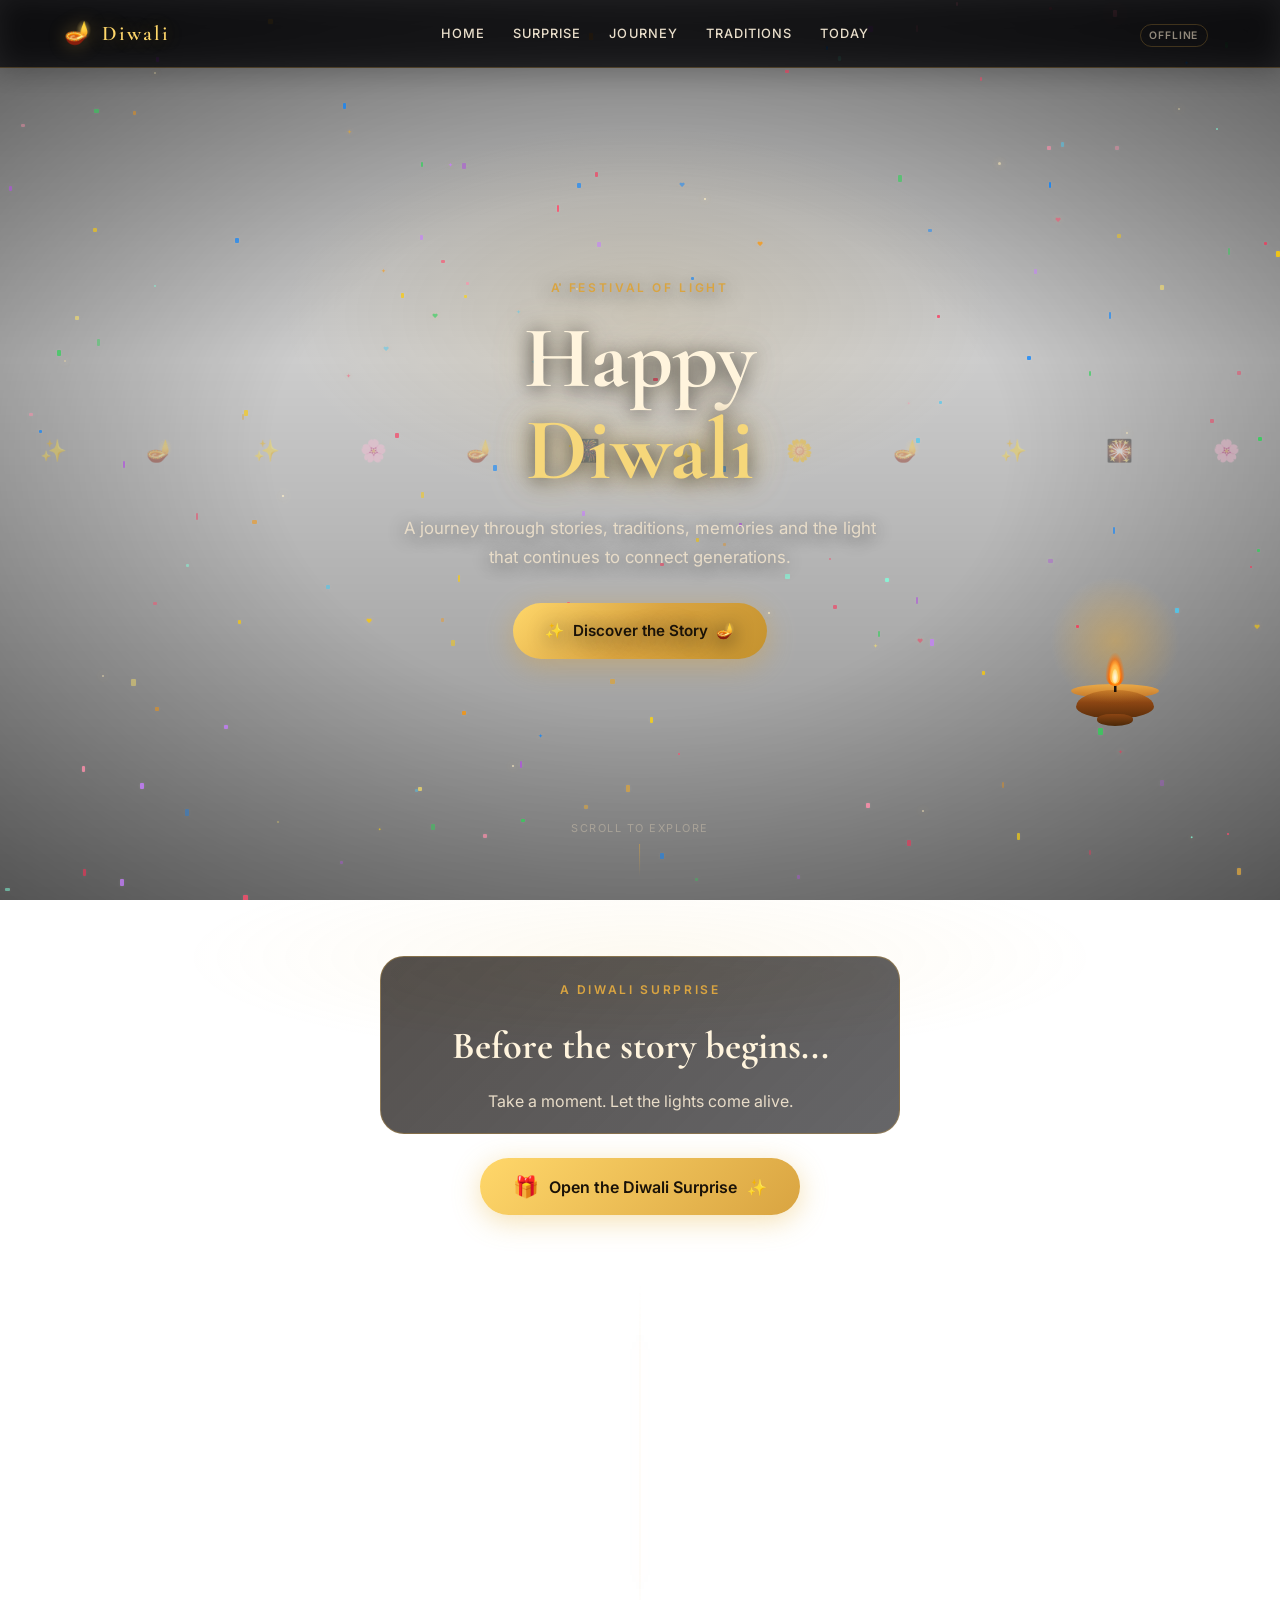
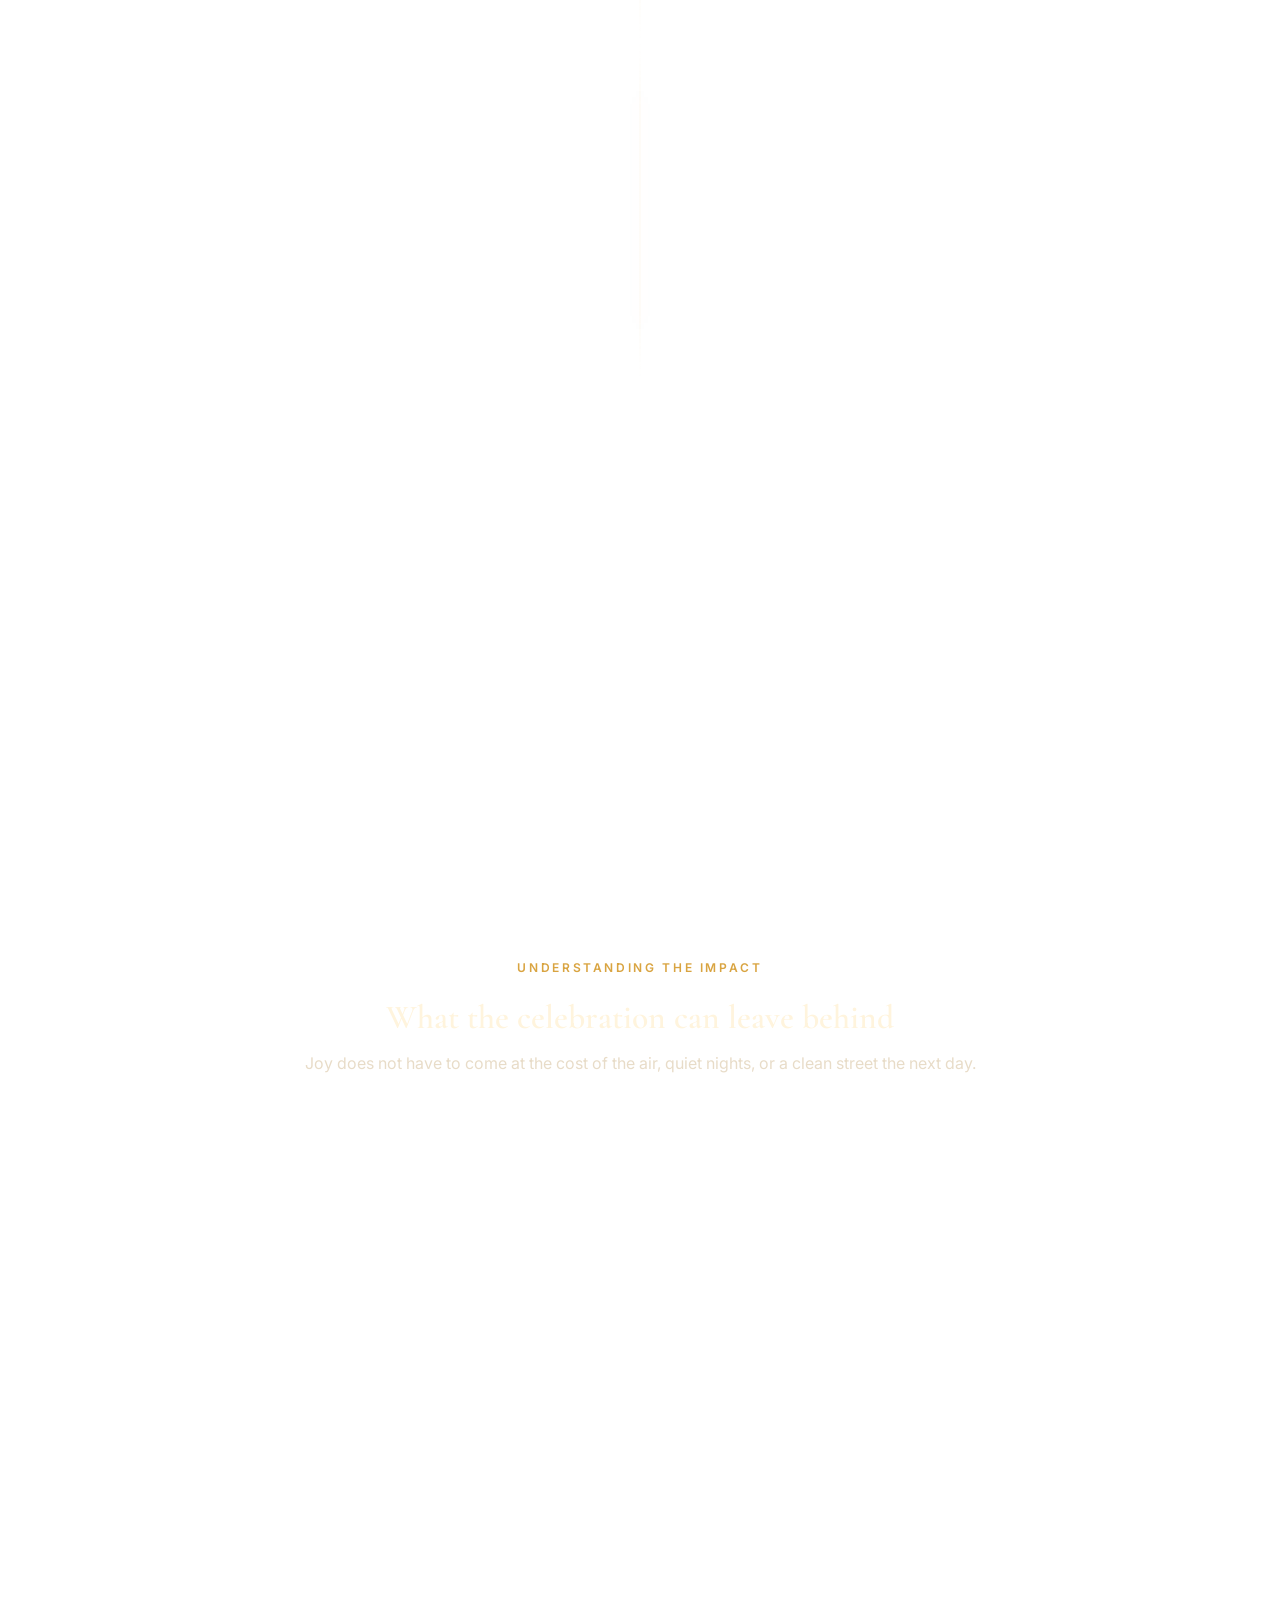
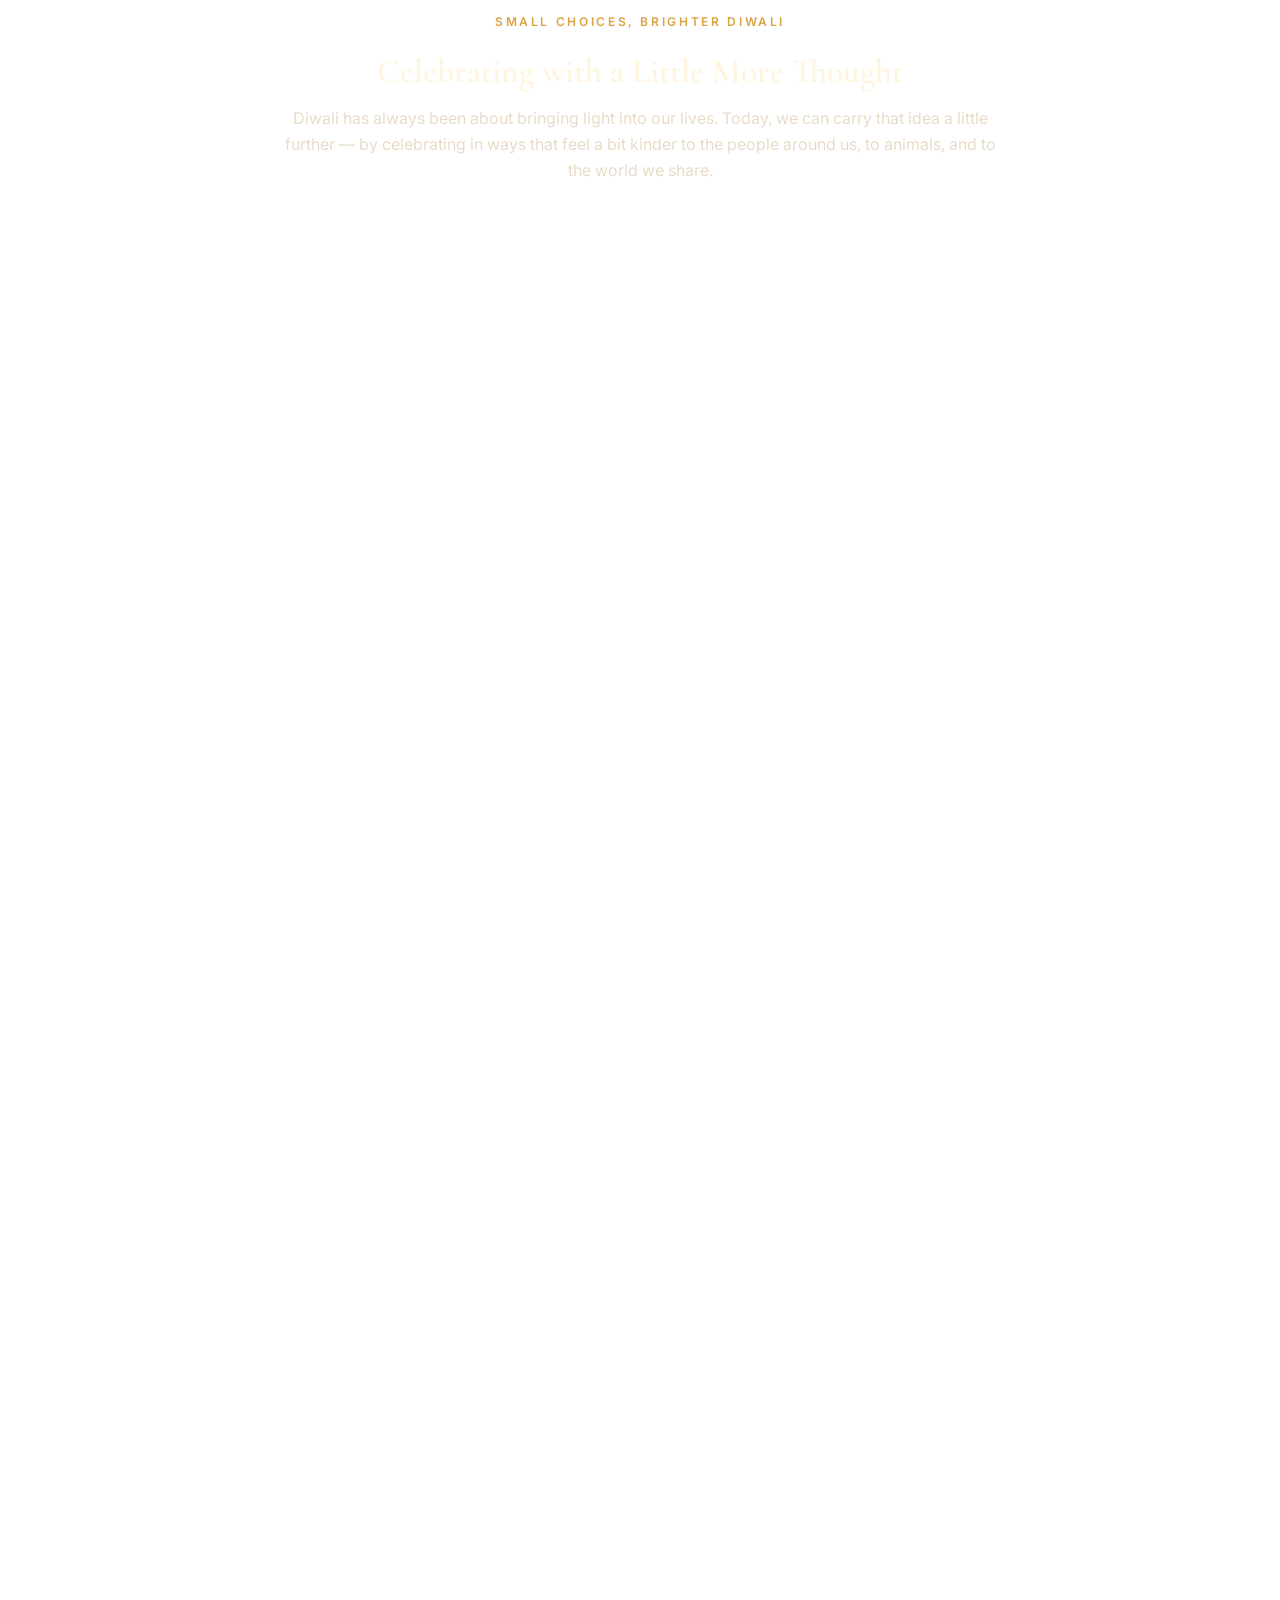
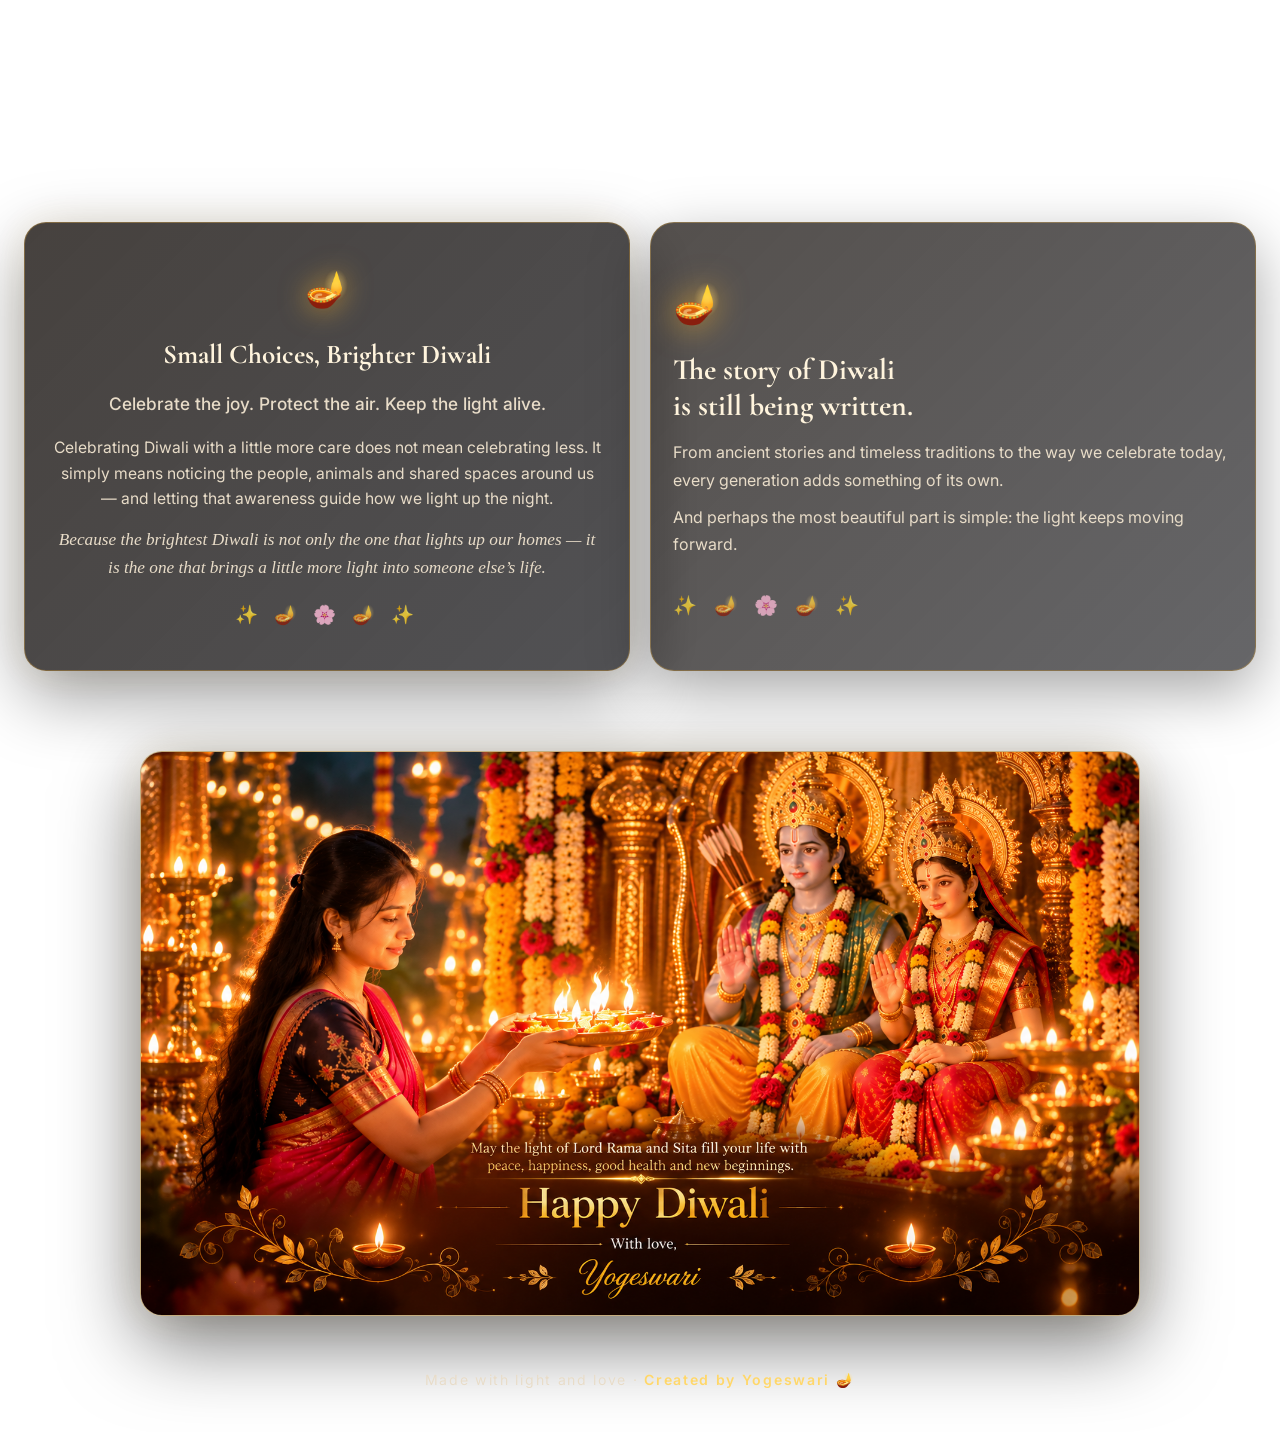
==== commit c0caa826: "Update Diwali cinematic website" ====
--- a/index.html
+++ b/index.html
@@ -47,6 +47,7 @@
                 <a href="#today">Today</a>
             </nav>
             <div class="nav-actions">
+                <span id="backendStatus" class="backend-status is-offline" title="Backend status">…</span>
                 <button class="nav-toggle" id="navToggle" type="button" aria-label="Open navigation" aria-expanded="false" aria-controls="mainNav">
                     <span></span><span></span><span></span>
                 </button>
--- a/css/style.css
+++ b/css/style.css
@@ -2596,4 +2596,28 @@
         grid-template-columns: 1fr;
         gap: 1rem;
     }
+}
+
+
+/* Backend connection indicator */
+.backend-status {
+    font-size: 0.65rem;
+    font-weight: 600;
+    letter-spacing: 0.08em;
+    text-transform: uppercase;
+    padding: 0.25rem 0.55rem;
+    border-radius: 999px;
+    border: 1px solid rgba(217, 164, 65, 0.35);
+    color: #C9BDA9;
+    margin-right: 0.5rem;
+    white-space: nowrap;
+}
+.backend-status.is-online {
+    color: #80ffdb;
+    border-color: rgba(48, 209, 88, 0.45);
+    box-shadow: 0 0 10px rgba(48, 209, 88, 0.2);
+}
+.backend-status.is-offline {
+    color: #C9BDA9;
+    opacity: 0.7;
 }
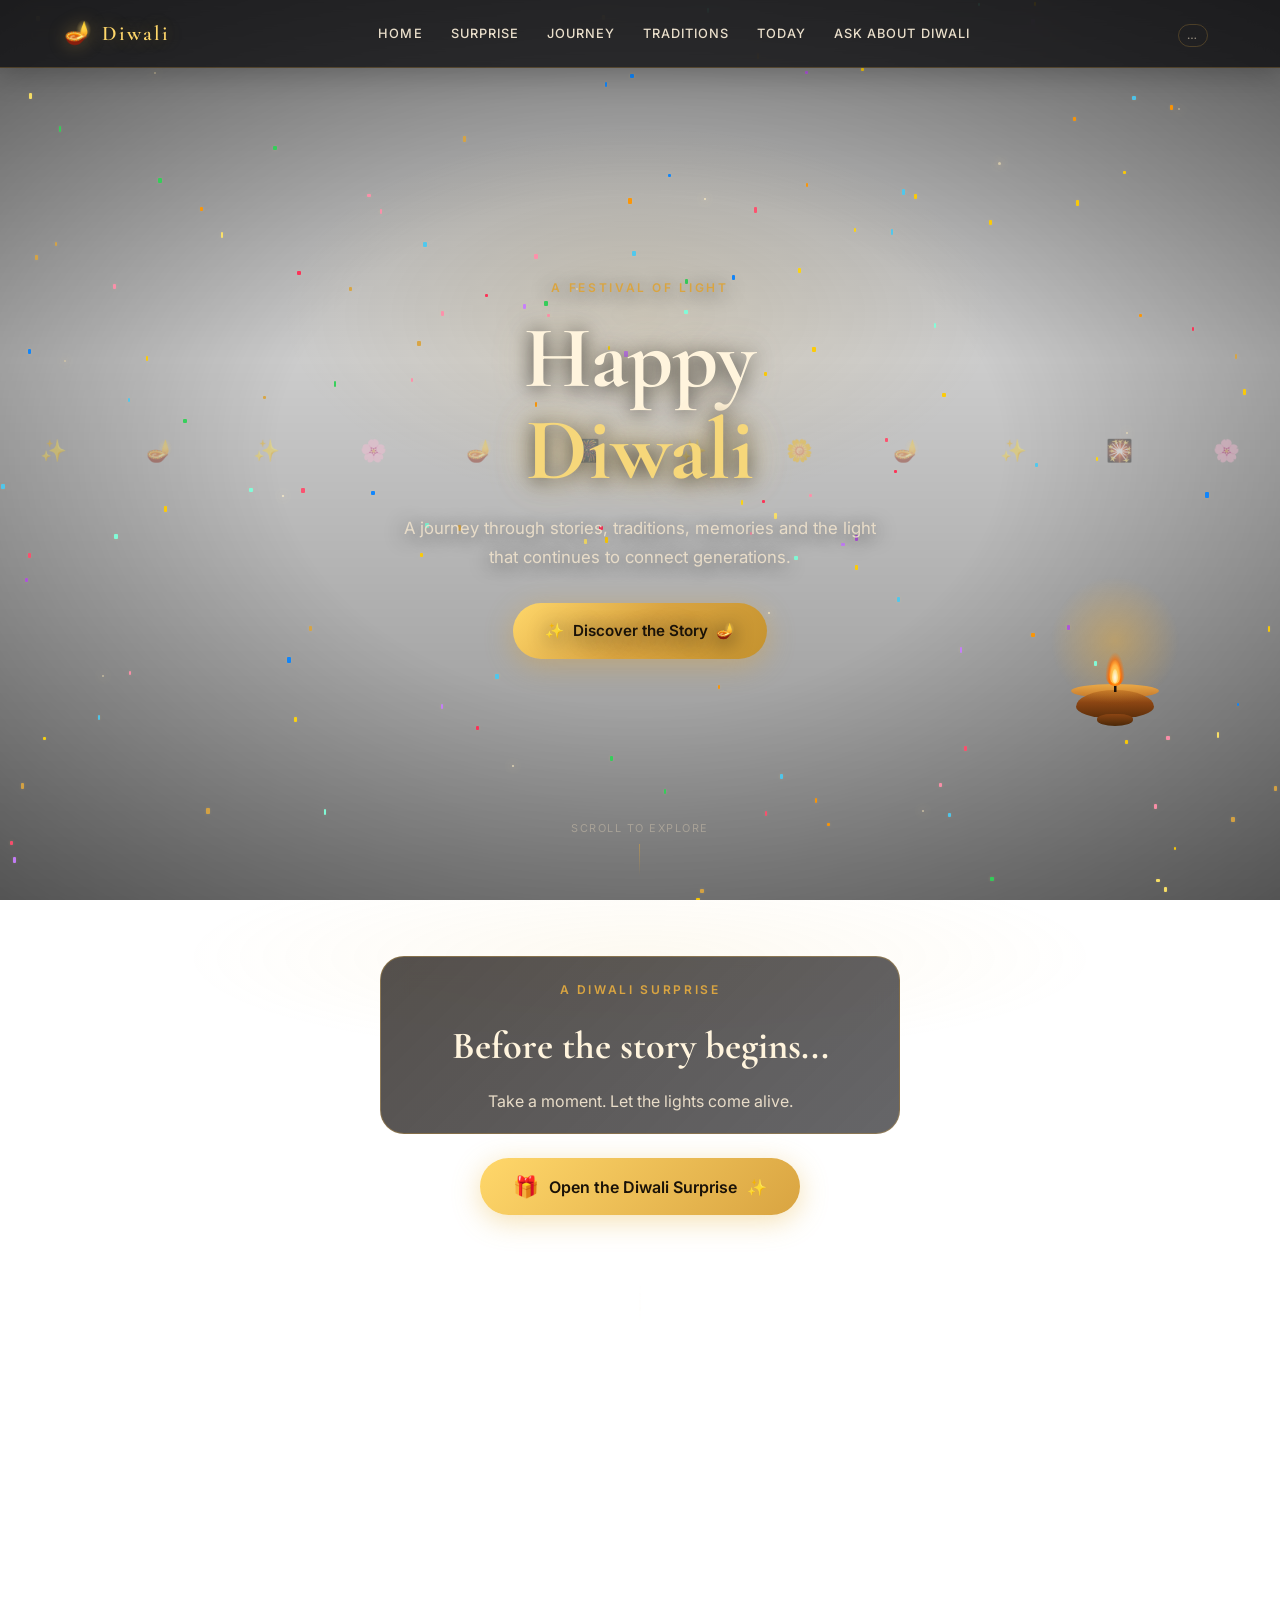
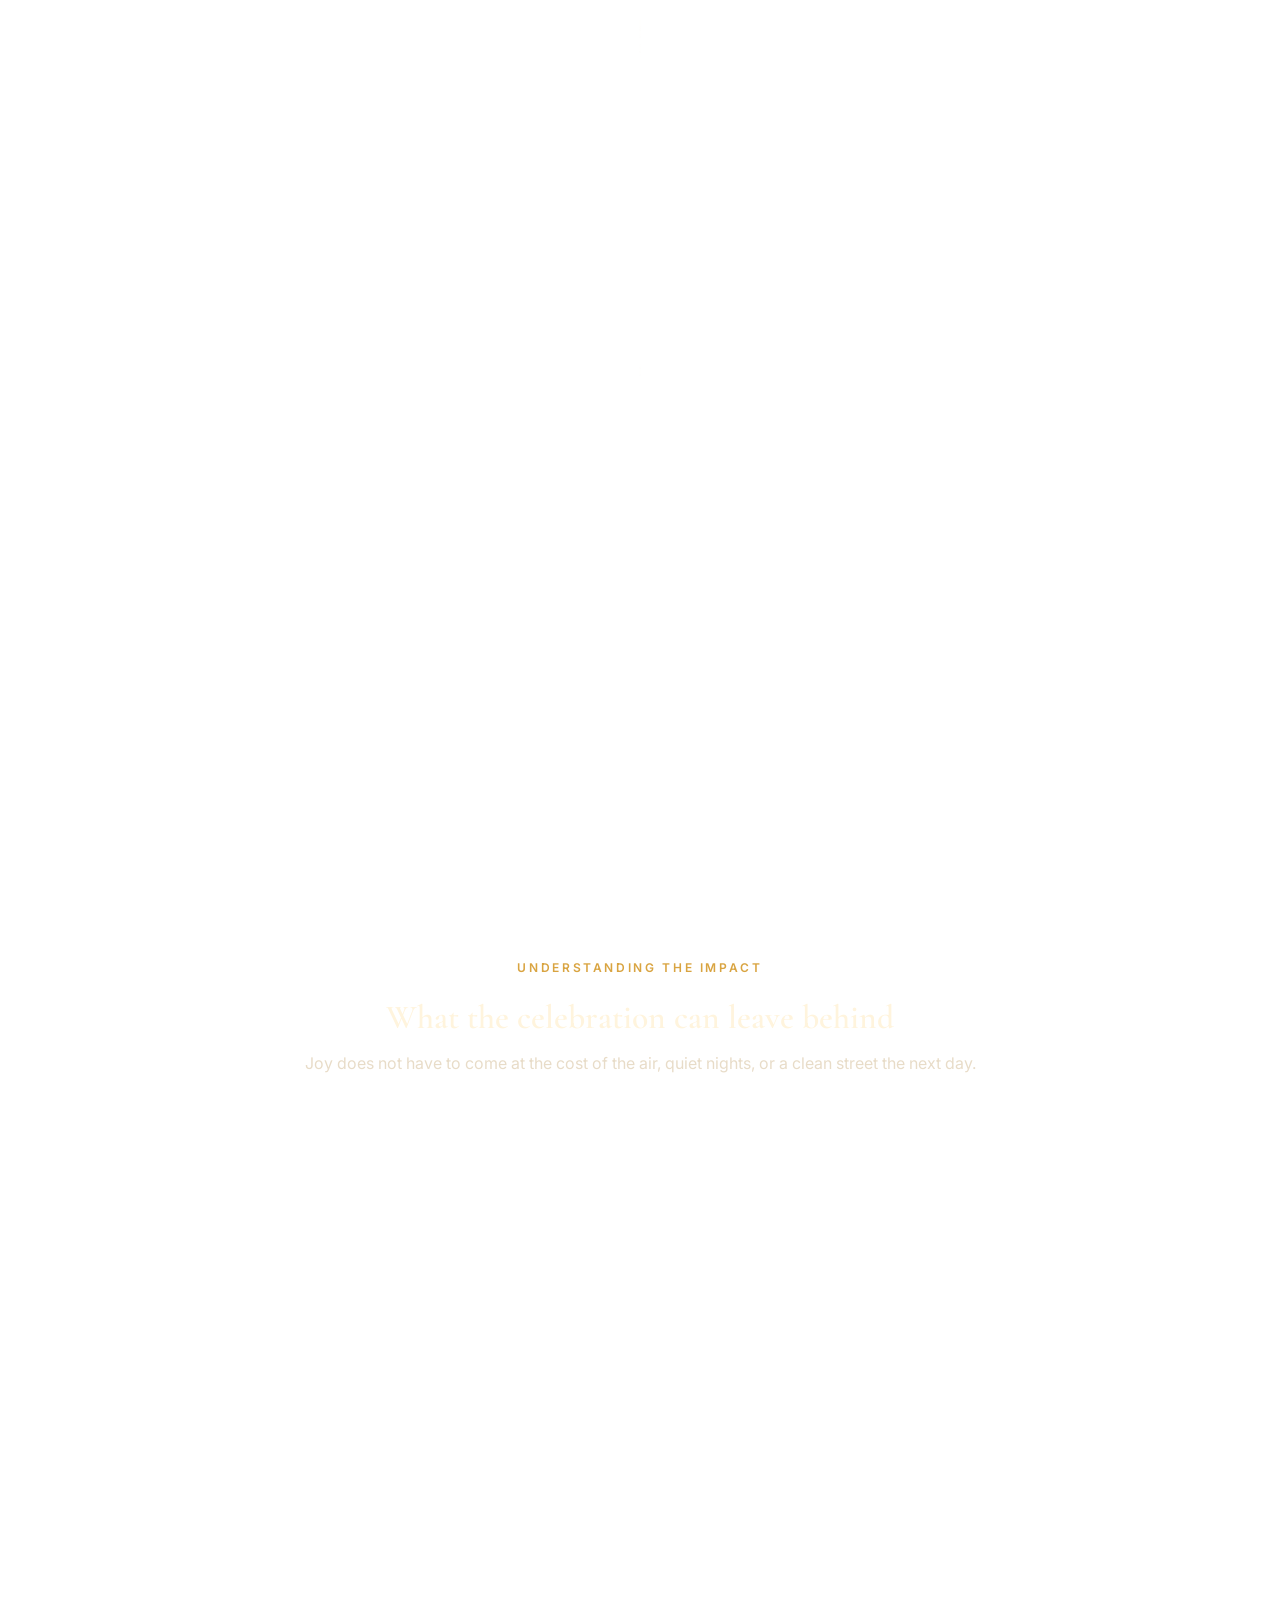
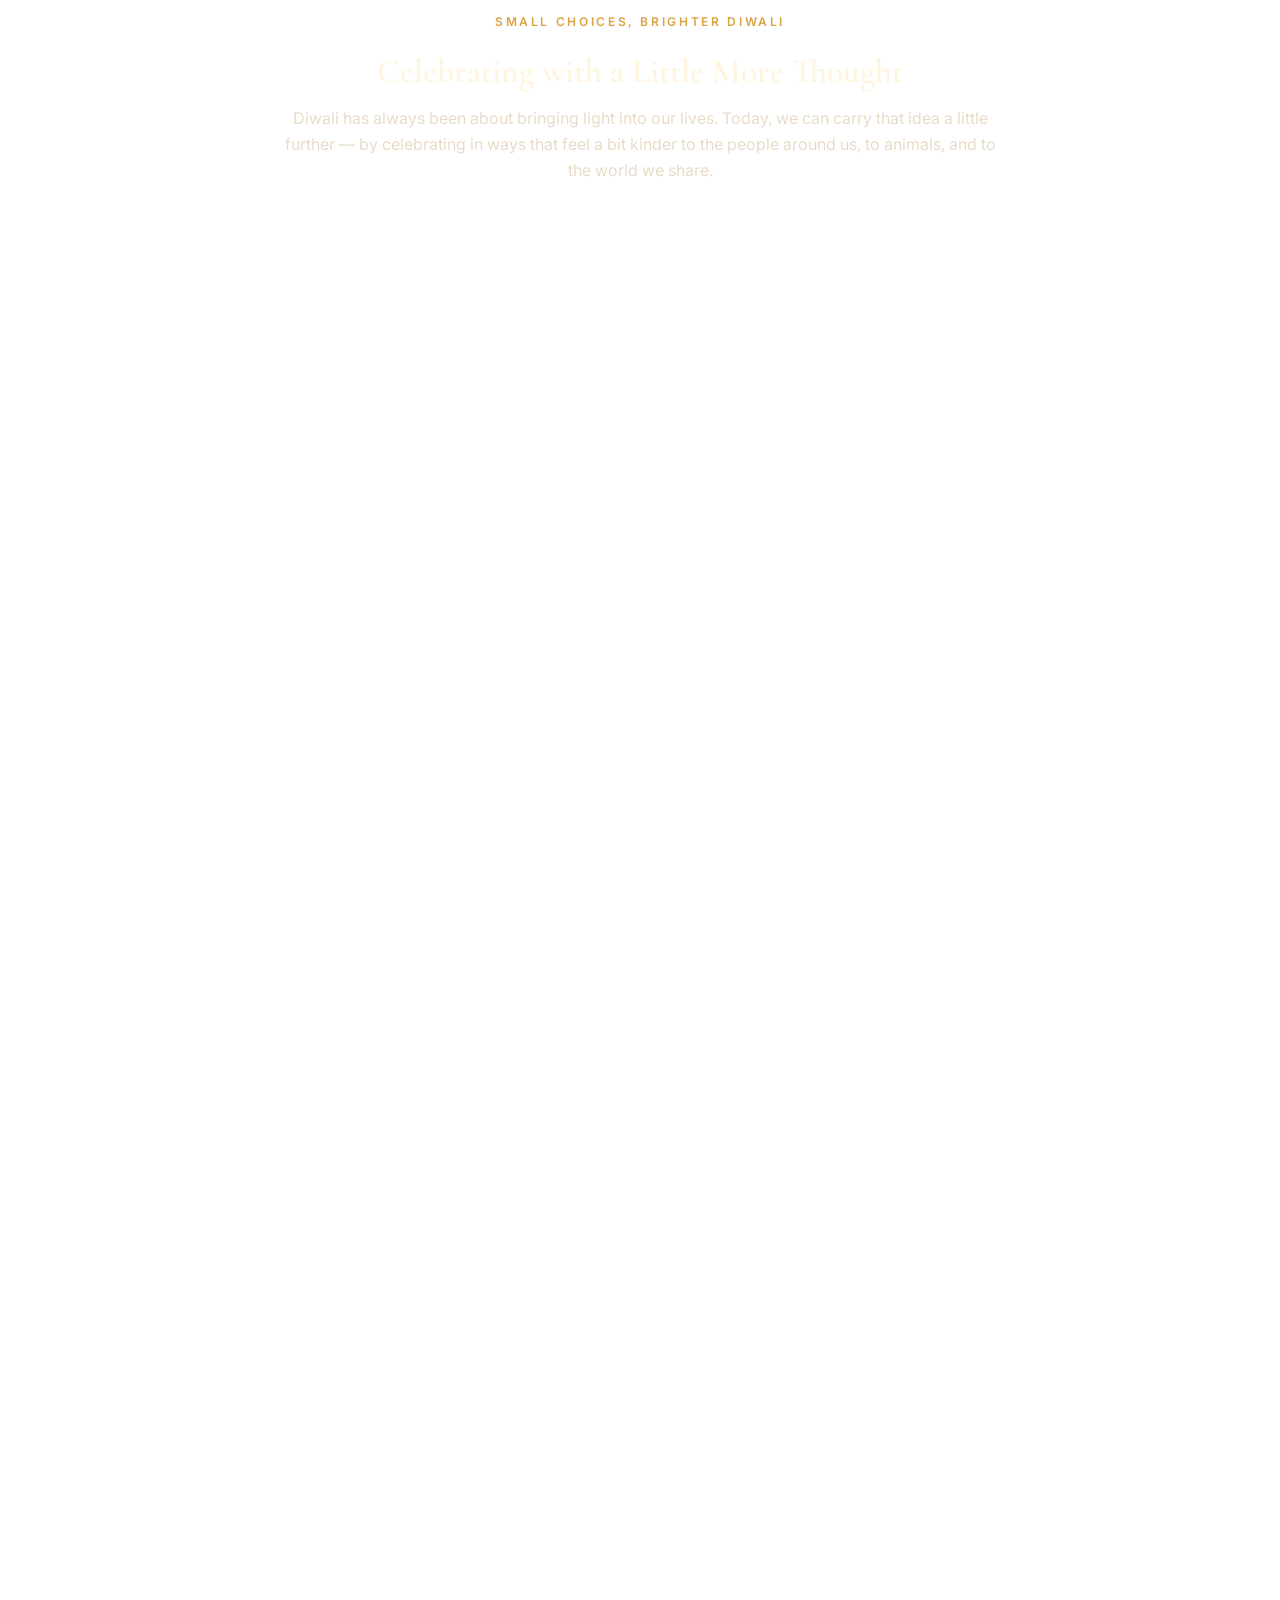
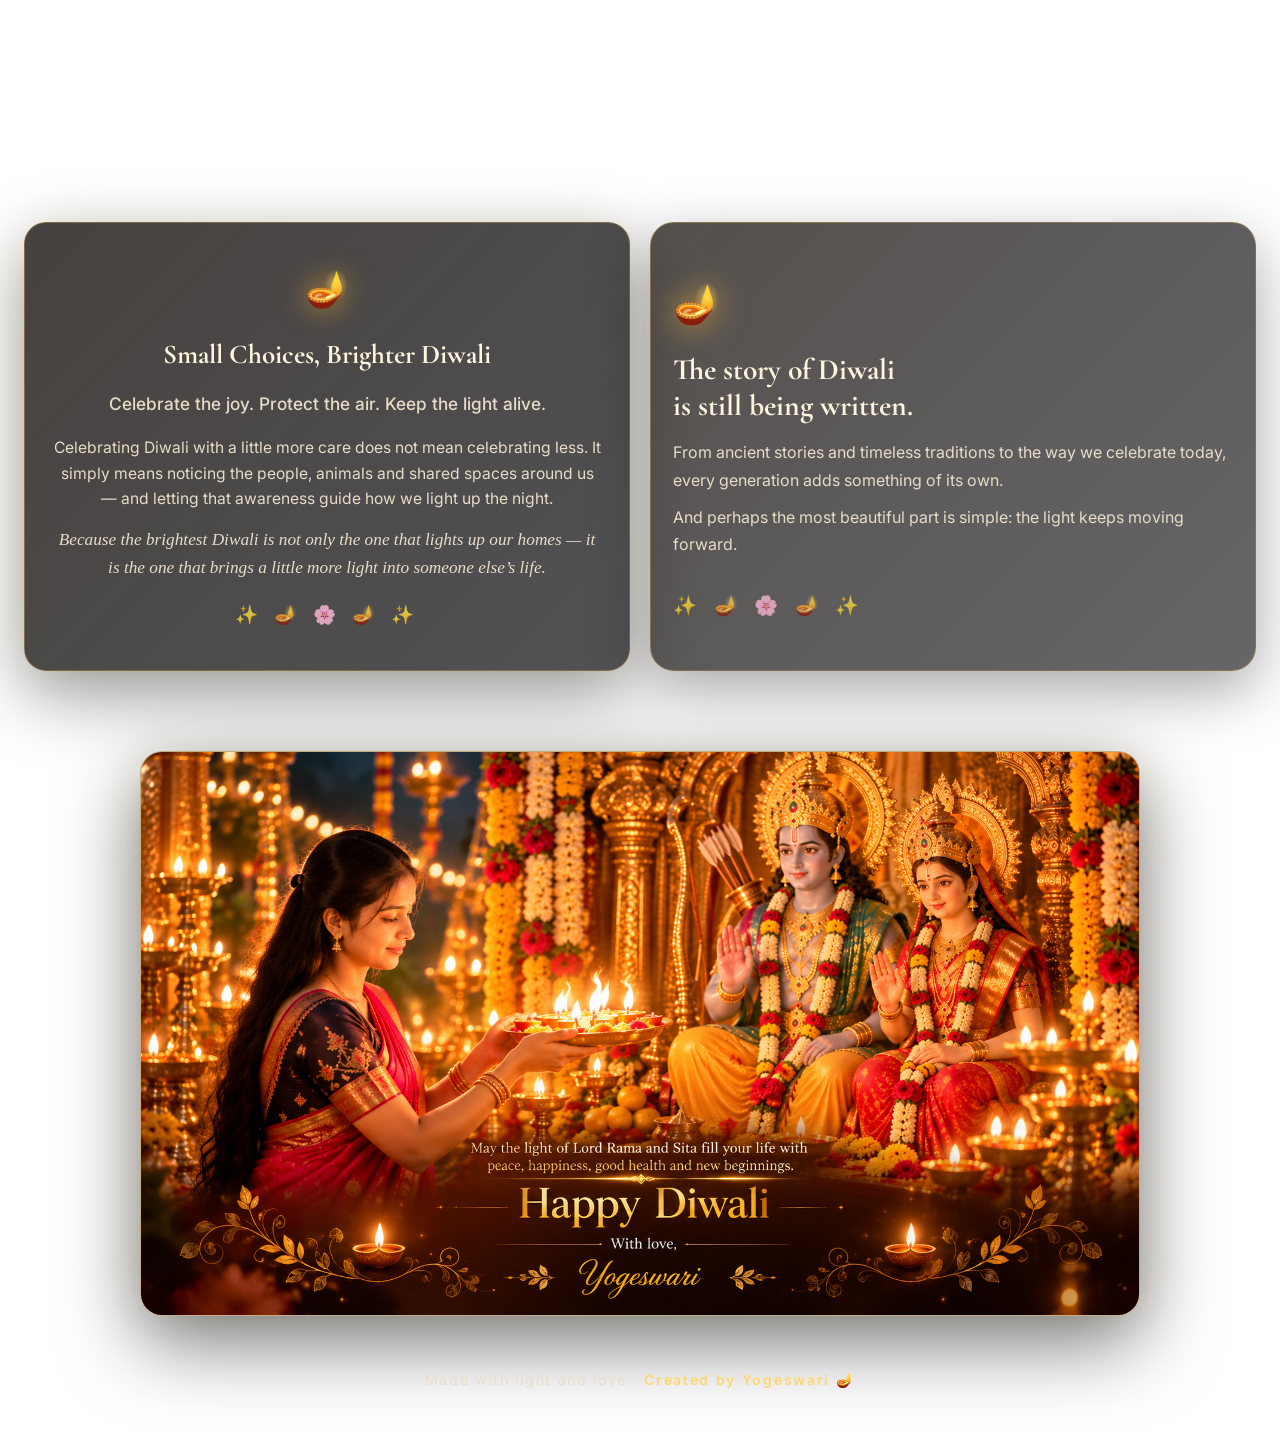
==== commit 362059ed: "Move requirements file to project root" ====
--- a/index.html
+++ b/index.html
@@ -45,6 +45,7 @@
                 <a href="#journey">Journey</a>
                 <a href="#traditions">Traditions</a>
                 <a href="#today">Today</a>
+                <a href="#ask-diwali" aria-controls="ask-diwali" aria-expanded="false">Ask About Diwali</a>
             </nav>
             <div class="nav-actions">
                 <span id="backendStatus" class="backend-status is-offline" title="Backend status">…</span>
@@ -548,6 +549,514 @@
             </div>
         </section>
 
+    
+
+        <section id="ask-diwali" class="ask-diwali-section" aria-labelledby="askDiwaliTitle" hidden>
+
+
+
+
+
+
+
+    <div class="ask-diwali-container">
+
+
+
+
+
+
+
+        <span class="section-kicker">Explore the Stories</span>
+
+
+
+
+
+
+
+        <h2 id="askDiwaliTitle">Ask About Diwali</h2>
+
+
+
+
+
+
+
+        <p class="ask-diwali-intro">
+
+
+
+
+
+
+
+            Have a question about Diwali's history, stories, or traditions?
+
+
+
+
+
+
+
+            Search the Diwali history collection to discover related chapters.
+
+
+
+
+
+
+
+        </p>
+
+
+
+
+
+
+
+        <form id="diwaliQuestionForm" class="diwali-question-form">
+
+
+
+
+
+
+
+            <label for="diwaliQuestion" class="visually-hidden">
+
+
+
+
+
+
+
+                Enter your question about Diwali
+
+
+
+
+
+
+
+            </label>
+
+
+
+
+
+
+
+            <input
+
+
+
+
+
+
+
+                type="search"
+
+
+
+
+
+
+
+                id="diwaliQuestion"
+
+
+
+
+
+
+
+                name="question"
+
+
+
+
+
+
+
+                placeholder="Ask something about Diwali..."
+
+
+
+
+
+
+
+                autocomplete="off"
+
+
+
+
+
+
+
+                required
+
+
+
+
+
+
+
+            >
+
+
+
+
+
+
+
+            <button type="submit" id="diwaliAskButton">
+
+
+
+
+
+
+
+                Ask Question <span aria-hidden="true">→</span>
+
+
+
+
+
+
+
+            </button>
+
+
+
+
+
+
+
+        </form>
+
+
+
+
+
+
+
+        <div class="diwali-question-suggestions">
+
+
+
+
+
+
+
+            <p>Not sure what to ask? Try one of these:</p>
+
+
+
+
+
+
+
+            <button type="button" data-question="What is Diwali?">
+
+
+
+
+
+
+
+                What is Diwali?
+
+
+
+
+
+
+
+            </button>
+
+
+
+
+
+
+
+            <button
+
+
+
+
+
+
+
+                type="button"
+
+
+
+
+
+
+
+                data-question="Rama and the return to Ayodhya"
+
+
+
+
+
+
+
+            >
+
+
+
+
+
+
+
+                Rama's story
+
+
+
+
+
+
+
+            </button>
+
+
+
+
+
+
+
+            <button type="button" data-question="Diwali traditions">
+
+
+
+
+
+
+
+                Diwali traditions
+
+
+
+
+
+
+
+            </button>
+
+
+
+
+
+
+
+            <button type="button" data-question="Lakshmi Puja">
+
+
+
+
+
+
+
+                Lakshmi Puja
+
+
+
+
+
+
+
+            </button>
+
+
+
+
+
+
+
+        </div>
+
+
+
+
+
+
+
+        <p
+
+
+
+
+
+
+
+            id="diwaliQuestionStatus"
+
+
+
+
+
+
+
+            class="diwali-question-status"
+
+
+
+
+
+
+
+            role="status"
+
+
+
+
+
+
+
+            aria-live="polite"
+
+
+
+
+
+
+
+        ></p>
+
+
+
+
+
+
+
+        <div id="diwaliAnswer" class="diwali-answer" hidden>
+
+
+
+
+
+
+
+            <span class="section-kicker">From the History Collection</span>
+
+
+
+
+
+
+
+            <h3 id="diwaliAnswerTitle"></h3>
+
+
+
+
+
+
+
+            <p id="diwaliAnswerText"></p>
+
+
+
+
+
+
+
+            <p
+
+
+
+
+
+
+
+                id="diwaliHistoricalNote"
+
+
+
+
+
+
+
+                class="diwali-historical-note"
+
+
+
+
+
+
+
+                hidden
+
+
+
+
+
+
+
+            ></p>
+
+
+
+
+
+
+
+            <div
+
+
+
+
+
+
+
+                id="diwaliSearchResults"
+
+
+
+
+
+
+
+                class="diwali-search-results"
+
+
+
+
+
+
+
+            ></div>
+
+
+
+
+
+
+
+        </div>
+
+
+
+
+
+
+
+    </div>
+
+
+
+
+
+
+
+</section>
+
     </main>
 
     <div class="creator-credit">
--- a/css/style.css
+++ b/css/style.css
@@ -2620,4 +2620,465 @@
 .backend-status.is-offline {
     color: #C9BDA9;
     opacity: 0.7;
-}+}
+
+/* ===== Ask About Diwali styles restored from the updated project ===== */
+/* =========================================
+   ASK ABOUT DIWALI — HIDDEN UNTIL CLICKED
+========================================= */
+
+#ask-diwali[hidden] {
+    display: none !important;
+}
+
+#ask-diwali:not([hidden]) {
+    display: block;
+    min-height: 60vh;
+    padding: 8rem 1.25rem 3rem;
+    scroll-margin-top: 5rem;
+}
+
+.ask-diwali-container {
+    width: min(850px, 100%);
+    margin: 0 auto;
+    padding: 2rem;
+    border: 1px solid rgba(217, 164, 65, 0.4);
+    border-radius: 24px;
+    background: linear-gradient(
+        135deg,
+        rgba(18, 12, 8, 0.92),
+        rgba(8, 8, 12, 0.92)
+    );
+    box-shadow: 0 20px 60px rgba(0, 0, 0, 0.4);
+    backdrop-filter: blur(12px);
+}
+
+#ask-diwali h2 {
+    color: #FFF4DD;
+    font-family: var(--font-serif);
+    font-size: clamp(2rem, 5vw, 3rem);
+    margin-bottom: 1rem;
+}
+
+#ask-diwali p {
+    color: #E8DCC8;
+}
+
+#diwaliQuestionForm {
+    display: flex;
+    gap: 0.75rem;
+    margin: 1.5rem 0;
+}
+
+#diwaliQuestion {
+    flex: 1;
+    min-width: 0;
+    padding: 0.9rem 1rem;
+    color: #FFF4DD;
+    background: rgba(255, 255, 255, 0.07);
+    border: 1px solid rgba(217, 164, 65, 0.45);
+    border-radius: 12px;
+    font: inherit;
+}
+
+#diwaliQuestion:focus {
+    outline: 2px solid #FFD76A;
+    outline-offset: 2px;
+}
+
+#diwaliAskButton,
+#ask-diwali [data-question] {
+    padding: 0.8rem 1.1rem;
+    border-radius: 10px;
+    font: inherit;
+    cursor: pointer;
+}
+
+#diwaliAskButton {
+    color: #1a1208;
+    font-weight: 700;
+    background: linear-gradient(135deg, #FFD76A, #D9A441);
+}
+
+#ask-diwali [data-question] {
+    margin: 0.3rem;
+    color: #FFD76A;
+    border: 1px solid rgba(217, 164, 65, 0.4);
+    background: rgba(217, 164, 65, 0.08);
+}
+
+#ask-diwali [data-question]:hover {
+    background: rgba(217, 164, 65, 0.2);
+}
+
+#diwaliQuestionStatus {
+    margin-top: 1rem;
+}
+
+#diwaliAnswer {
+    margin-top: 1.5rem;
+    padding: 1.25rem;
+    border: 1px solid rgba(217, 164, 65, 0.3);
+    border-radius: 14px;
+    background: rgba(217, 164, 65, 0.06);
+}
+
+#diwaliAnswer[hidden] {
+    display: none !important;
+}
+
+@media (max-width: 600px) {
+    #ask-diwali:not([hidden]) {
+        padding: 7rem 1rem 2rem;
+    }
+
+    .ask-diwali-container {
+        padding: 1.25rem;
+    }
+
+    #diwaliQuestionForm {
+        flex-direction: column;
+    }
+
+    #diwaliAskButton {
+        width: 100%;
+    }
+}
+
+
+/* =========================================================
+   FINAL COMPATIBILITY FIXES
+   Keep this block at the very end of style.css.
+========================================================= */
+
+/* Respect HTML's hidden attribute even when component styles define display. */
+[hidden] {
+    display: none !important;
+}
+
+/* Keep anchor destinations visible below the fixed navigation. */
+#home,
+#surprise,
+#journey,
+#traditions,
+#today,
+#ask-diwali,
+#today-impact,
+#today-thoughtful {
+    scroll-margin-top: 92px;
+}
+
+/* Ask About Diwali section */
+#ask-diwali.ask-diwali-section:not([hidden]) {
+    display: block;
+}
+
+.ask-diwali-section {
+    color: var(--cream);
+}
+
+.ask-diwali-intro {
+    max-width: 680px;
+    margin: 0 auto 1.5rem;
+    color: var(--cream-muted);
+    text-align: center;
+}
+
+#diwaliQuestionForm {
+    display: flex;
+    align-items: stretch;
+    gap: 0.75rem;
+    width: 100%;
+    margin: 1.25rem auto;
+}
+
+#diwaliQuestion {
+    flex: 1 1 auto;
+    min-width: 0;
+    color: var(--cream);
+    background: rgba(8, 6, 4, 0.82);
+    border: 1px solid var(--border);
+    border-radius: 12px;
+    padding: 0.9rem 1rem;
+    font: inherit;
+}
+
+#diwaliQuestion::placeholder {
+    color: var(--cream-soft);
+    opacity: 0.8;
+}
+
+#diwaliQuestion:focus-visible,
+#diwaliAskButton:focus-visible,
+#ask-diwali [data-question]:focus-visible {
+    outline: 2px solid var(--gold-soft);
+    outline-offset: 3px;
+}
+
+#diwaliAskButton {
+    flex: 0 0 auto;
+    padding: 0.85rem 1.2rem;
+    border-radius: 12px;
+    color: #1a1208;
+    background: linear-gradient(135deg, var(--gold-soft), var(--gold));
+    font: inherit;
+    font-weight: 700;
+    transition: transform 0.2s ease, filter 0.2s ease;
+}
+
+#diwaliAskButton:hover:not(:disabled) {
+    transform: translateY(-1px);
+    filter: brightness(1.06);
+}
+
+#diwaliAskButton:disabled {
+    cursor: wait;
+    opacity: 0.65;
+}
+
+#ask-diwali [data-question] {
+    display: inline-flex;
+    align-items: center;
+    justify-content: center;
+    margin: 0.25rem;
+    padding: 0.55rem 0.85rem;
+    border: 1px solid var(--border);
+    border-radius: 999px;
+    color: var(--cream-muted);
+    background: rgba(217, 164, 65, 0.08);
+    font: inherit;
+    font-size: 0.85rem;
+    cursor: pointer;
+    transition: color 0.2s ease, background 0.2s ease, border-color 0.2s ease;
+}
+
+#ask-diwali [data-question]:hover {
+    color: var(--gold-soft);
+    border-color: var(--gold-soft);
+    background: rgba(217, 164, 65, 0.16);
+}
+
+#diwaliQuestionStatus {
+    min-height: 1.5em;
+    margin: 0.75rem 0;
+    color: var(--cream-muted);
+    text-align: center;
+}
+
+#diwaliAnswer {
+    margin-top: 1.25rem;
+    padding: clamp(1rem, 3vw, 1.75rem);
+    border: 1px solid var(--border);
+    border-radius: var(--radius-lg);
+    background: linear-gradient(135deg, rgba(18, 12, 8, 0.88), rgba(8, 8, 12, 0.82));
+    overflow-wrap: anywhere;
+}
+
+#diwaliAnswer[hidden] {
+    display: none !important;
+}
+
+#diwaliAnswerTitle {
+    margin: 0.4rem 0 0.75rem;
+    color: var(--cream);
+    font-family: var(--font-serif);
+    font-size: clamp(1.4rem, 3vw, 2rem);
+    line-height: 1.25;
+}
+
+#diwaliAnswerText,
+#diwaliHistoricalNote {
+    color: var(--cream-muted);
+    line-height: 1.75;
+}
+
+#diwaliHistoricalNote {
+    margin-top: 1rem;
+    padding-top: 0.85rem;
+    border-top: 1px solid rgba(217, 164, 65, 0.2);
+}
+
+#diwaliSearchResults {
+    display: grid;
+    grid-template-columns: repeat(auto-fit, minmax(min(100%, 220px), 1fr));
+    gap: 0.75rem;
+    margin-top: 1rem;
+}
+
+#diwaliSearchResults a {
+    display: block;
+    padding: 0.85rem 1rem;
+    border: 1px solid rgba(217, 164, 65, 0.25);
+    border-radius: 12px;
+    background: rgba(217, 164, 65, 0.06);
+    color: var(--gold-soft);
+    overflow-wrap: anywhere;
+}
+
+#diwaliSearchResults a:hover {
+    border-color: var(--gold);
+    background: rgba(217, 164, 65, 0.12);
+}
+
+.visually-hidden {
+    position: absolute !important;
+    width: 1px !important;
+    height: 1px !important;
+    padding: 0 !important;
+    margin: -1px !important;
+    overflow: hidden !important;
+    clip: rect(0, 0, 0, 0) !important;
+    white-space: nowrap !important;
+    border: 0 !important;
+}
+
+@media (max-width: 600px) {
+    #diwaliQuestionForm {
+        flex-direction: column;
+    }
+
+    #diwaliAskButton {
+        width: 100%;
+    }
+
+    #ask-diwali [data-question] {
+        max-width: 100%;
+        text-align: center;
+    }
+}
+
+
+/* Ask About Diwali is a dedicated view: show only that section until another nav item is chosen. */
+[hidden] { display: none !important; }
+body.ask-diwali-mode main > section:not(#ask-diwali),
+body.ask-diwali-mode .creator-credit { display: none !important; }
+body.ask-diwali-mode #ask-diwali {
+    display: block !important;
+    min-height: calc(100vh - 76px);
+    padding-top: 7rem;
+    padding-bottom: 3rem;
+    margin: 0 auto;
+}
+body.ask-diwali-mode #ask-diwali .ask-diwali-container {
+    width: min(900px, calc(100% - 2rem));
+    margin: 0 auto;
+}
+#ask-diwali { scroll-margin-top: 90px; }
+.home-confetti-layer, .personal-confetti-layer { pointer-events: none !important; }
+
+
+[hidden] { display: none !important; }
+
+
+/* =========================================================
+   FINAL FIX: confetti pieces generated by script.js
+   Matches .diwali-paper-piece (the actual JS-created element)
+========================================================= */
+.diwali-paper-piece {
+    position: absolute !important;
+    display: block !important;
+    pointer-events: none !important;
+    opacity: .95;
+    border-radius: 1px;
+    box-shadow: 0 0 5px rgba(255, 220, 120, .25);
+    will-change: transform, opacity;
+    animation-name: diwaliAmbientPaperDrift;
+    animation-timing-function: ease-in-out;
+    animation-iteration-count: infinite;
+}
+.home-confetti-layer {
+    position: absolute !important;
+    inset: 0 !important;
+    overflow: hidden !important;
+    pointer-events: none !important;
+    z-index: 5 !important;
+}
+.personal-confetti-layer {
+    position: absolute !important;
+    inset: 0 !important;
+    overflow: hidden !important;
+    pointer-events: none !important;
+    z-index: 4 !important;
+    border-radius: inherit;
+}
+.hero-section, #personal-greeting { position: relative; }
+.hero-content { z-index: 6; }
+@keyframes diwaliAmbientPaperDrift {
+    0% { opacity: .15; transform: translate3d(0,-18px,0) rotate(0deg); }
+    15% { opacity: .95; }
+    50% { opacity: .8; transform: translate3d(var(--paper-drift, 20px), 45px,0) rotate(calc(var(--paper-spin, 240deg) * .45)); }
+    100% { opacity: .15; transform: translate3d(calc(var(--paper-drift, 20px) * -1), 105px,0) rotate(var(--paper-spin, 240deg)); }
+}
+.diwali-confetti-layer.surprise-paper-burst .diwali-paper-piece {
+    position: fixed !important;
+    top: -20px;
+    z-index: 99991 !important;
+    animation-name: diwaliBurstPaperFall !important;
+    animation-timing-function: cubic-bezier(.22,.61,.36,1) !important;
+    animation-iteration-count: 1 !important;
+    animation-fill-mode: forwards !important;
+}
+@keyframes diwaliBurstPaperFall {
+    0% { opacity: 0; transform: translate3d(0,-20px,0) rotate(0deg) scale(.5); }
+    8% { opacity: 1; }
+    100% { opacity: 0; transform: translate3d(var(--paper-drift, 30px), var(--paper-fall, 100vh),0) rotate(var(--paper-spin, 600deg)) scale(.75); }
+}
+/* Preserve the original mouse-following colour/emoji movement. */
+.hero-particles { z-index: 3; pointer-events: none; }
+.hero-particles span { display: inline-block; will-change: transform; transition: transform .12s ease-out; }
+@media (prefers-reduced-motion: reduce) {
+    .diwali-paper-piece { animation: none !important; }
+}
+
+/* Fine confetti: smaller paper pieces while keeping the same density and motion. */
+.diwali-paper-piece {
+    box-shadow: 0 0 3px rgba(255, 220, 120, .18) !important;
+}
+
+
+/* Updated Diwali confetti: slightly larger pieces and a visible top-down surprise shower. */
+.diwali-paper-piece {
+    min-width: 2px;
+    min-height: 3px;
+}
+.diwali-confetti-layer.surprise-paper-burst {
+    position: fixed !important;
+    inset: 0 !important;
+    overflow: hidden !important;
+    pointer-events: none !important;
+    z-index: 99991 !important;
+}
+.diwali-confetti-layer.surprise-paper-burst .diwali-paper-piece {
+    position: absolute !important;
+    top: 0;
+}
+
+
+/* Soft glowing dots that drift away like the supplied reference image. */
+.diwali-pointer-particle {
+    position: fixed !important;
+    z-index: 100000 !important;
+    border-radius: 50% !important;
+    background: var(--pointer-color, #ffd60a) !important;
+    box-shadow: 0 0 5px 1px var(--pointer-color, #ffd60a), 0 0 15px 3px color-mix(in srgb, var(--pointer-color, #ffd60a) 50%, transparent) !important;
+    pointer-events: none !important;
+    transform: translate(-50%, -50%) scale(.75);
+    opacity: 0;
+    animation: diwaliPointerTrail var(--particle-life, 1.4s) ease-out forwards;
+    will-change: transform, opacity;
+}
+.diwali-pointer-particle.is-burst {
+    animation-name: diwaliPointerBurst;
+    box-shadow: 0 0 7px 2px var(--pointer-color, #ffd60a), 0 0 18px 4px color-mix(in srgb, var(--pointer-color, #ffd60a) 50%, transparent) !important;
+}
+@keyframes diwaliPointerTrail {
+    0% { opacity: 0; transform: translate(-50%, -50%) scale(.35); }
+    18% { opacity: .95; transform: translate(-50%, -50%) scale(1); }
+    100% { opacity: 0; transform: translate(calc(-50% + var(--pointer-x)), calc(-50% + var(--pointer-y))) scale(.45); }
+}
+@keyframes diwaliPointerBurst {
+    0% { opacity: 1; transform: translate(-50%, -50%) scale(.5); }
+    100% { opacity: 0; transform: translate(calc(-50% + var(--pointer-x)), calc(-50% + var(--pointer-y))) scale(.25); }
+}
+/* The reference is a trail of separate glowing orbs, not a solid rainbow line. */
+.diwali-rainbow-ray { display: none !important; }
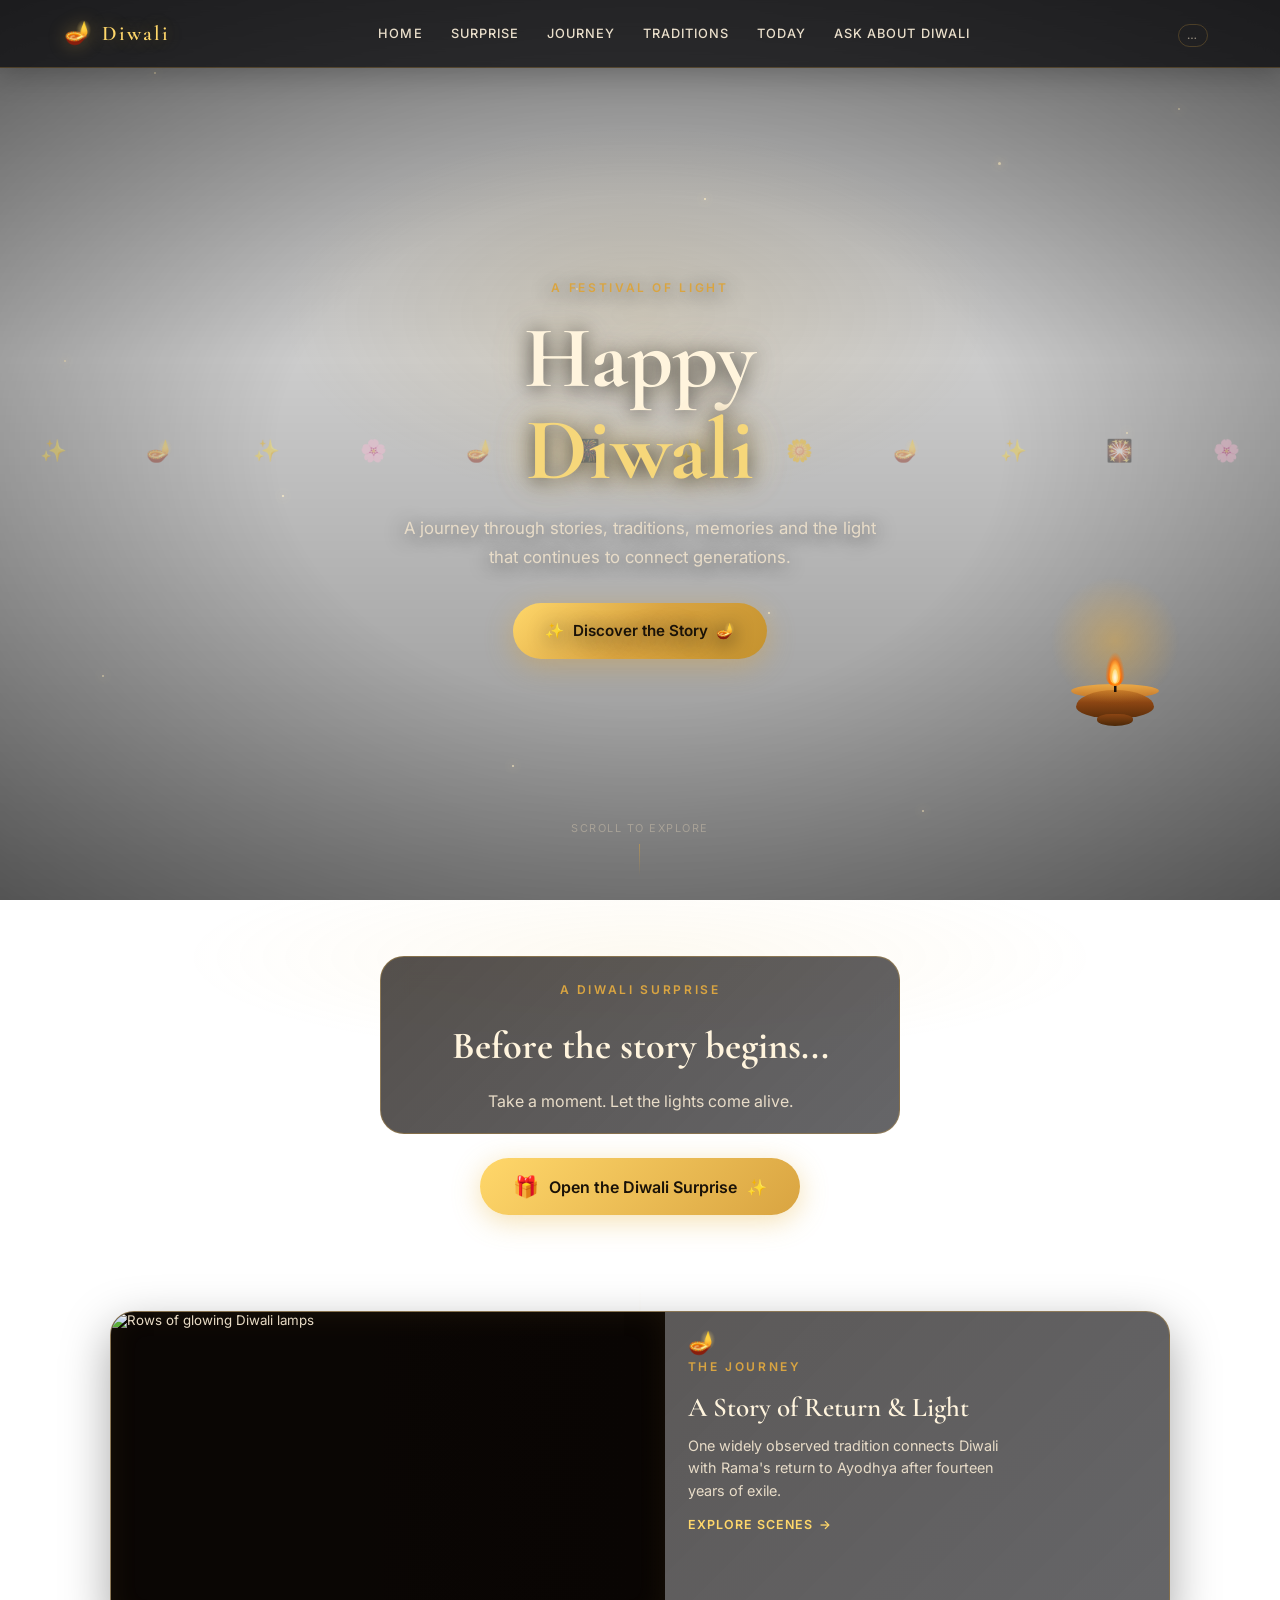
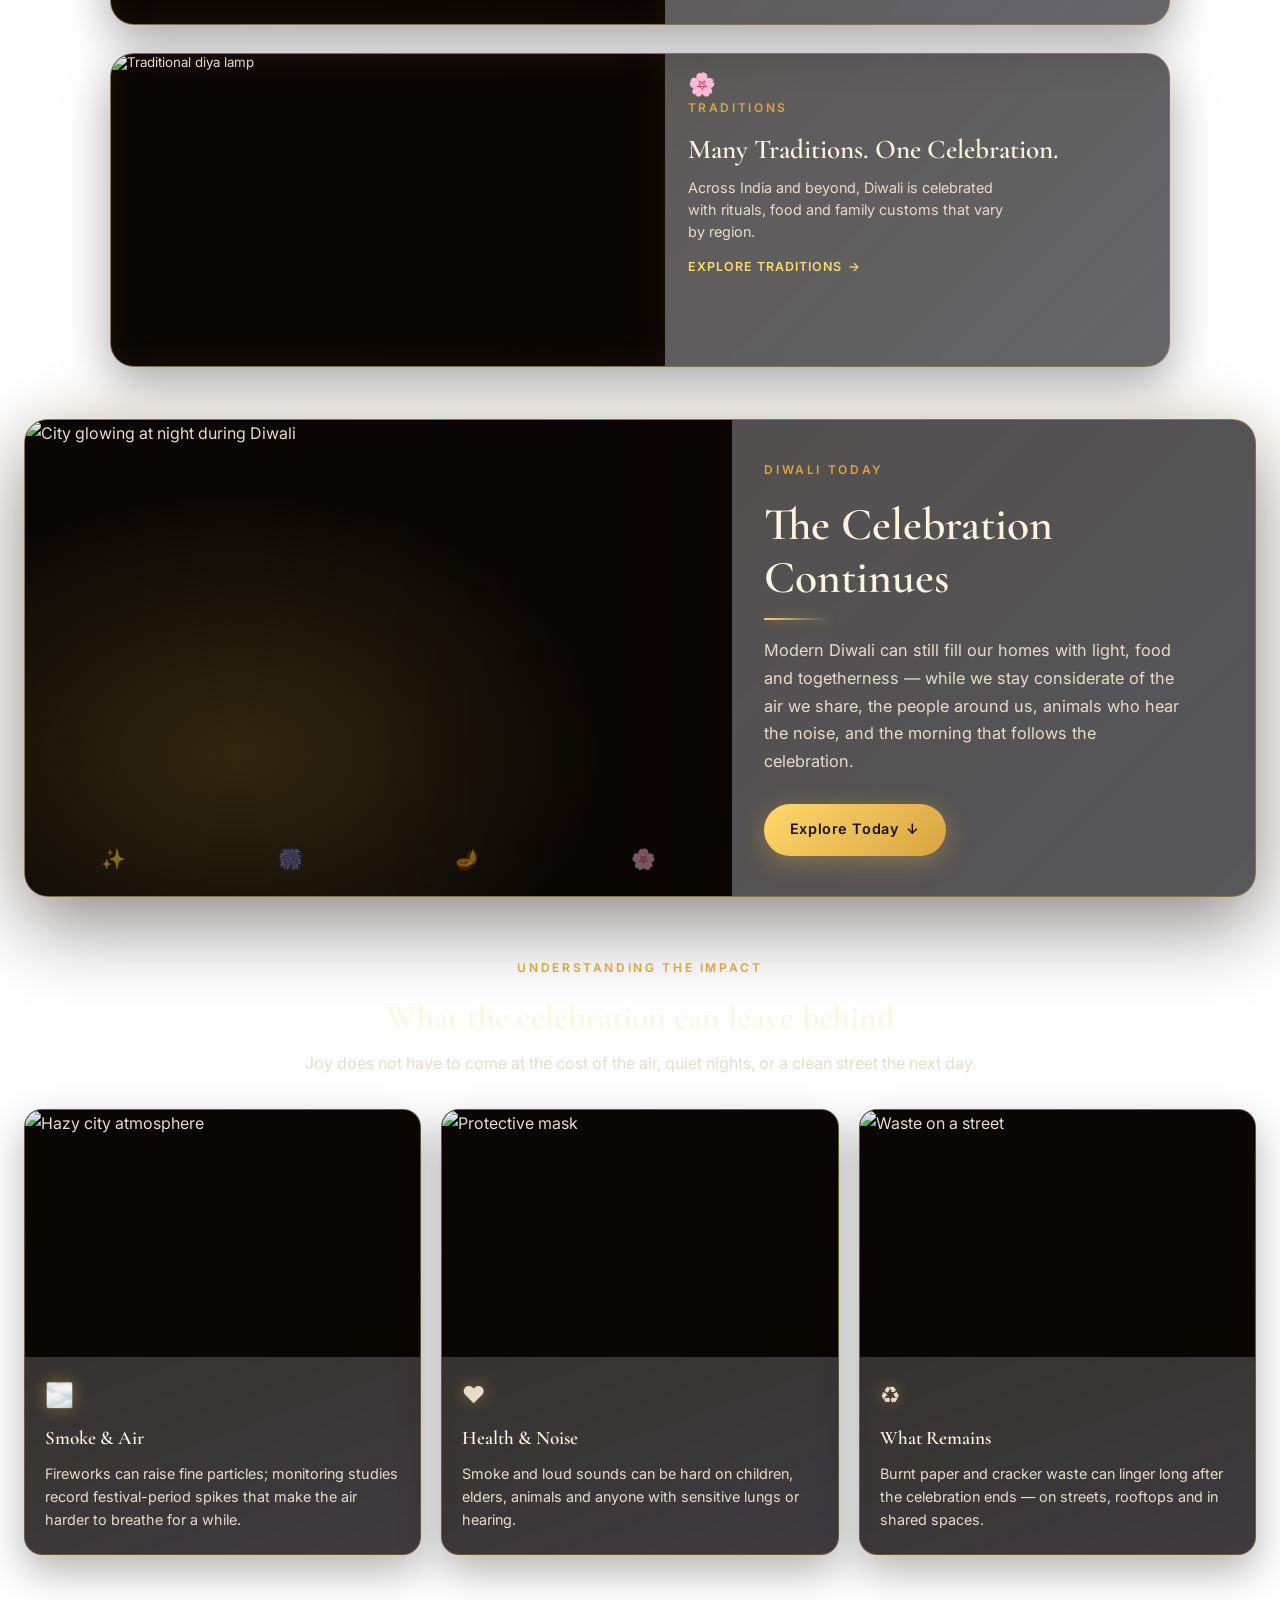
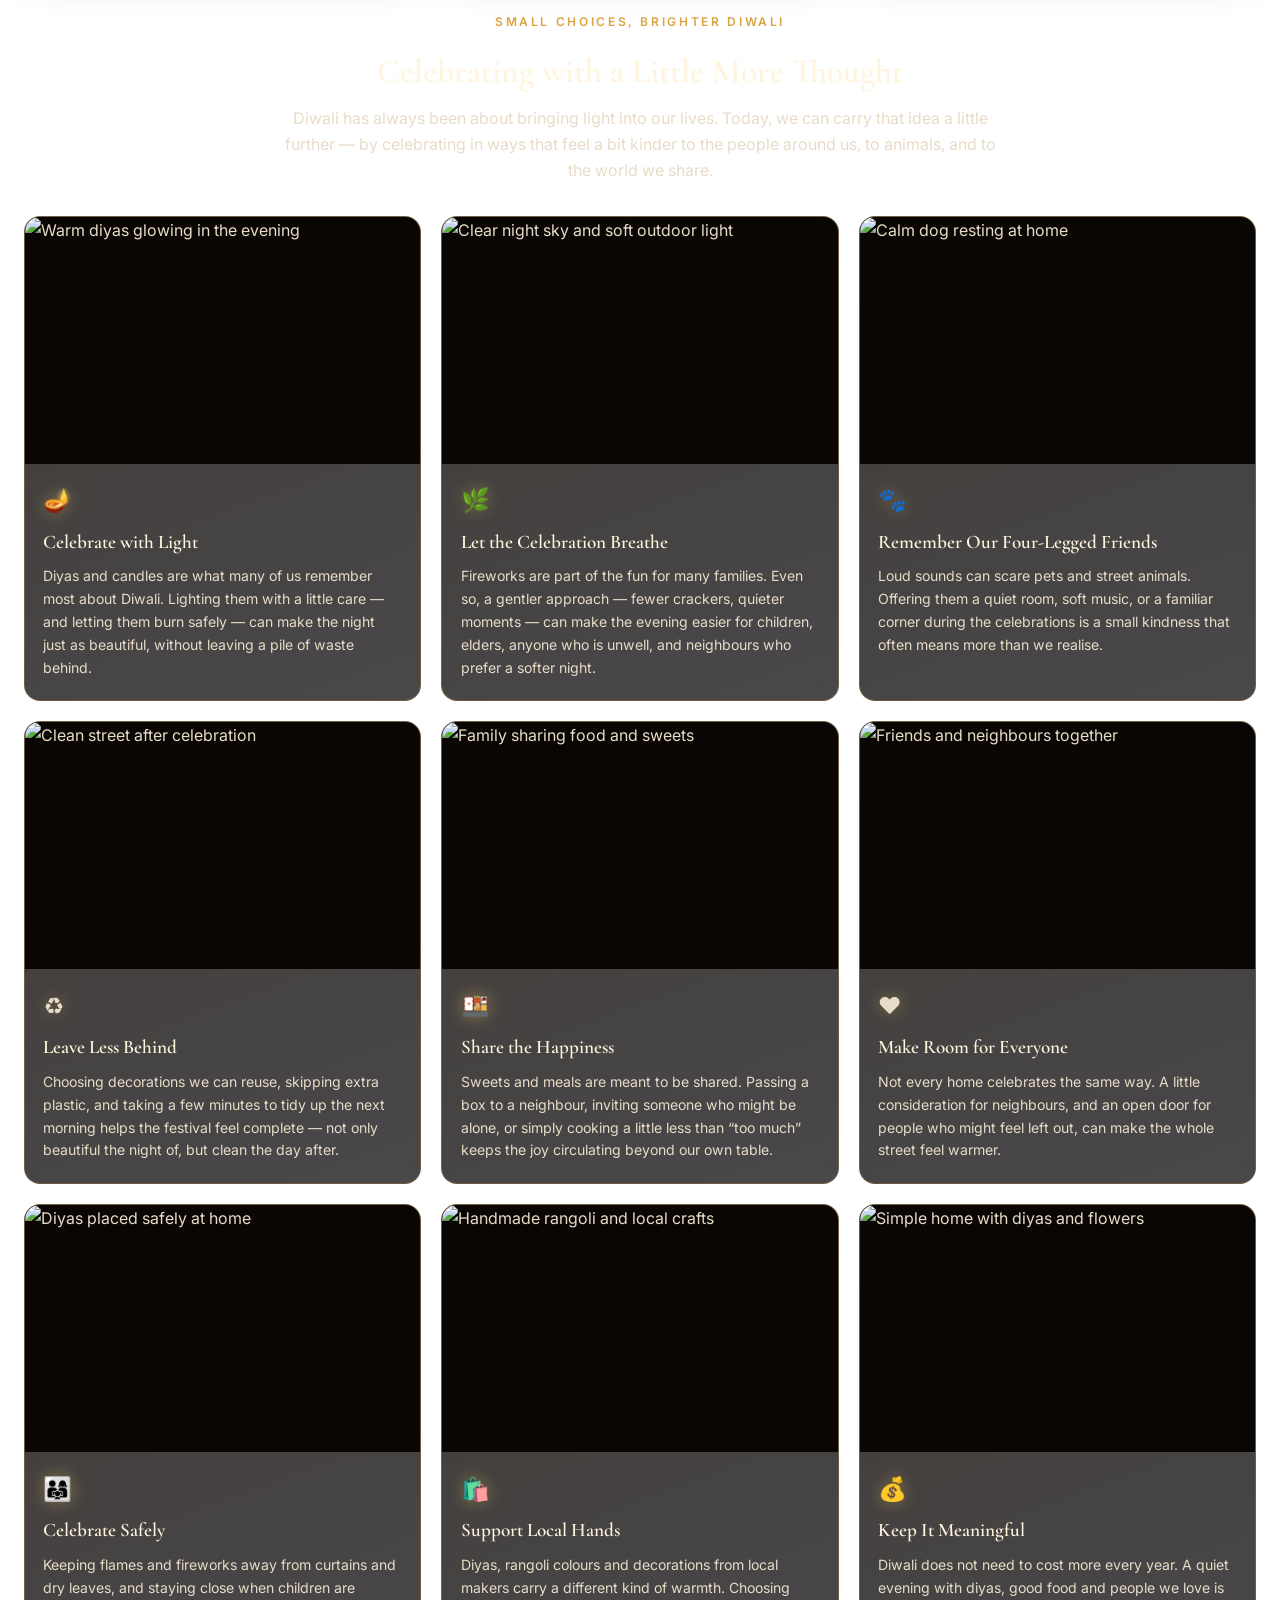
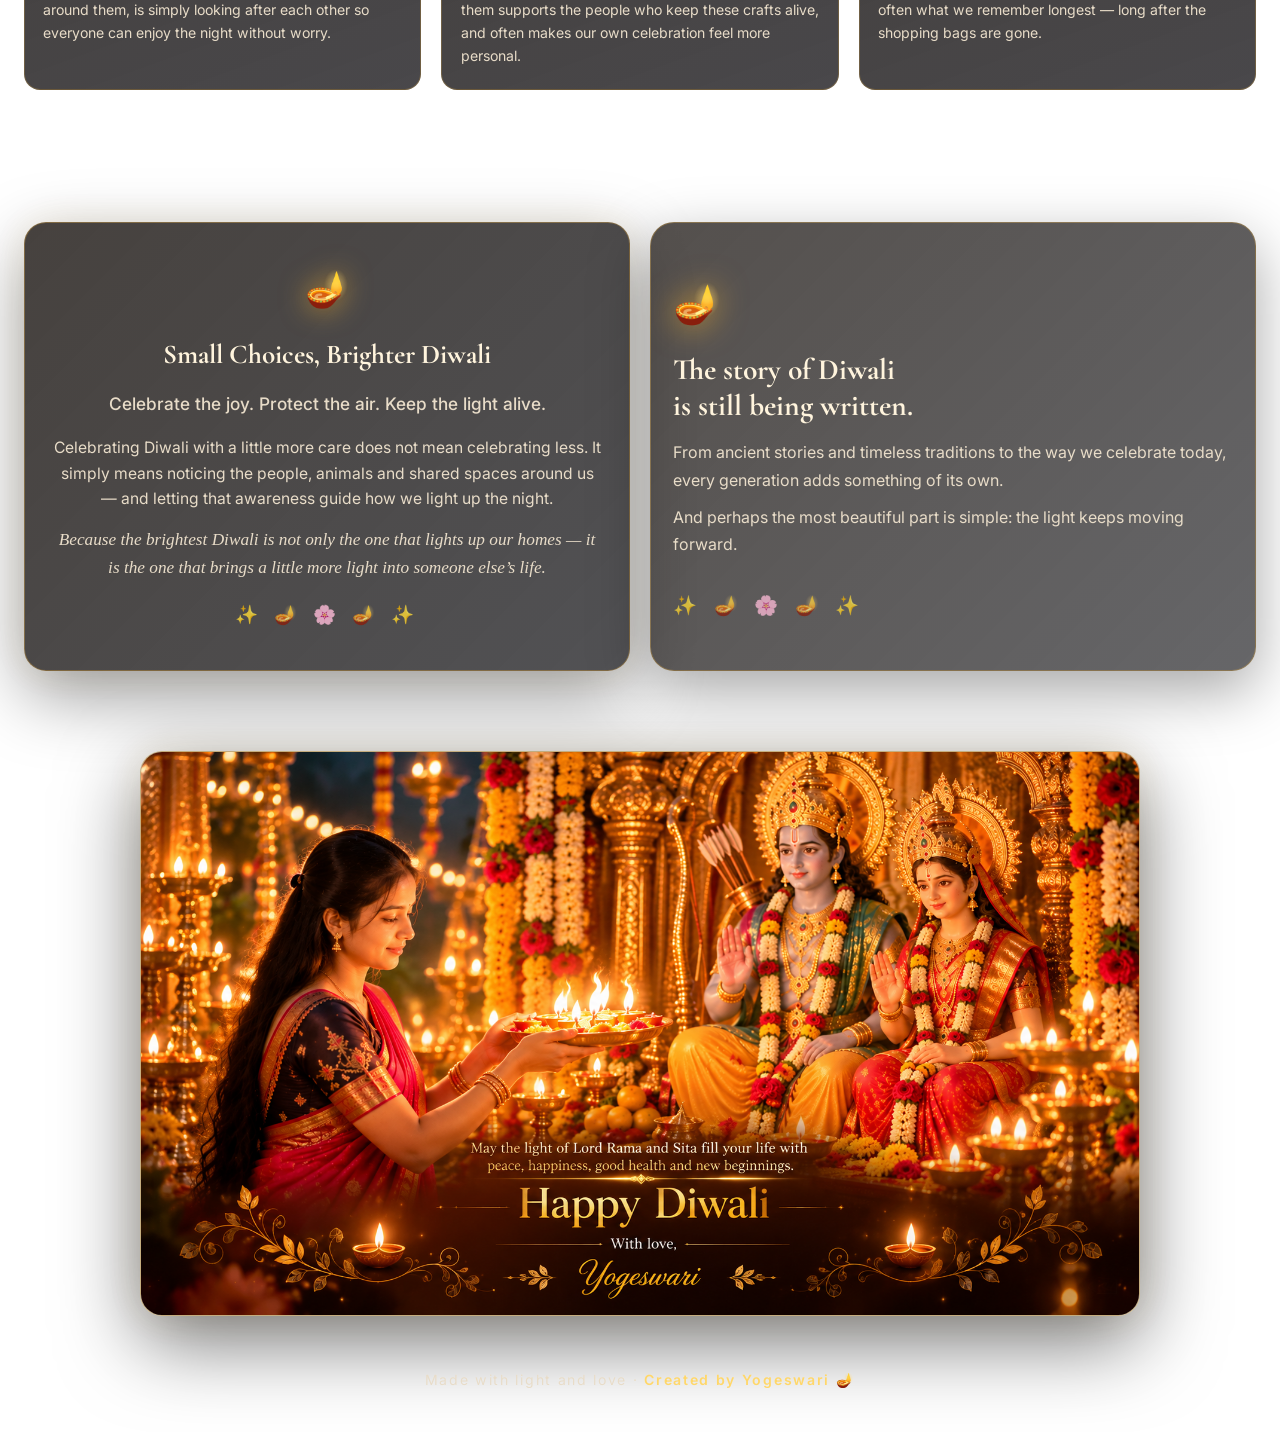
==== commit 58984422: "Integrate Ask About Diwali feature" ====
--- a/index.html
+++ b/index.html
@@ -494,12 +494,7 @@
                 </div>
             </div>
 
-            
-
-
-
         </section>
-
 
         <!-- Closing row: Today message + Finale side by side -->
         <section class="closing-row-section" aria-label="Closing messages">
@@ -537,7 +532,6 @@
             </div>
         </section>
 
-
         <section id="personal-greeting" class="personal-diwali-section cinematic-reveal" aria-label="Diwali wishes from Yogeswari">
             <div class="personal-diwali-frame">
                 <img
@@ -549,511 +543,131 @@
             </div>
         </section>
 
-    
-
         <section id="ask-diwali" class="ask-diwali-section" aria-labelledby="askDiwaliTitle" hidden>
 
-
-
-
-
-
-
     <div class="ask-diwali-container">
 
-
-
-
-
-
-
         <span class="section-kicker">Explore the Stories</span>
 
-
-
-
-
-
-
         <h2 id="askDiwaliTitle">Ask About Diwali</h2>
 
-
-
-
-
-
-
         <p class="ask-diwali-intro">
 
-
-
-
-
-
-
             Have a question about Diwali's history, stories, or traditions?
 
-
-
-
-
-
-
             Search the Diwali history collection to discover related chapters.
 
-
-
-
-
-
-
         </p>
 
-
-
-
-
-
-
         <form id="diwaliQuestionForm" class="diwali-question-form">
 
-
-
-
-
-
-
             <label for="diwaliQuestion" class="visually-hidden">
 
-
-
-
-
-
-
                 Enter your question about Diwali
 
-
-
-
-
-
-
             </label>
 
-
-
-
-
-
-
             <input
 
-
-
-
-
-
-
                 type="search"
 
-
-
-
-
-
-
-                id="diwaliQuestion"
-
-
-
-
-
-
+                id="diwaliQuestion" maxlength="600"
 
                 name="question"
 
-
-
-
-
-
-
                 placeholder="Ask something about Diwali..."
 
-
-
-
-
-
-
                 autocomplete="off"
 
-
-
-
-
-
-
                 required
 
-
-
-
-
-
-
             >
 
-
-
-
-
-
-
             <button type="submit" id="diwaliAskButton">
 
-
-
-
-
-
-
                 Ask Question <span aria-hidden="true">→</span>
 
-
-
-
-
-
-
             </button>
 
-
-
-
-
-
-
         </form>
 
-
-
-
-
-
-
         <div class="diwali-question-suggestions">
 
-
-
-
-
-
-
             <p>Not sure what to ask? Try one of these:</p>
 
-
-
-
-
-
-
             <button type="button" data-question="What is Diwali?">
 
-
-
-
-
-
-
                 What is Diwali?
 
-
-
-
-
-
-
             </button>
 
-
-
-
-
-
-
             <button
 
-
-
-
-
-
-
                 type="button"
 
-
-
-
-
-
-
                 data-question="Rama and the return to Ayodhya"
 
-
-
-
-
-
-
             >
 
-
-
-
-
-
-
                 Rama's story
 
-
-
-
-
-
-
             </button>
 
-
-
-
-
-
-
             <button type="button" data-question="Diwali traditions">
 
-
-
-
-
-
-
                 Diwali traditions
 
-
-
-
-
-
-
             </button>
 
-
-
-
-
-
-
             <button type="button" data-question="Lakshmi Puja">
 
-
-
-
-
-
-
                 Lakshmi Puja
 
-
-
-
-
-
-
             </button>
 
-
-
-
-
-
-
         </div>
 
-
-
-
-
-
-
         <p
 
-
-
-
-
-
-
             id="diwaliQuestionStatus"
 
-
-
-
-
-
-
             class="diwali-question-status"
 
-
-
-
-
-
-
             role="status"
 
-
-
-
-
-
-
             aria-live="polite"
 
-
-
-
-
-
-
         ></p>
 
-
-
-
-
-
-
         <div id="diwaliAnswer" class="diwali-answer" hidden>
 
-
-
-
-
-
-
             <span class="section-kicker">From the History Collection</span>
 
-
-
-
-
-
-
             <h3 id="diwaliAnswerTitle"></h3>
 
-
-
-
-
-
-
             <p id="diwaliAnswerText"></p>
 
-
-
-
-
-
-
             <p
 
-
-
-
-
-
-
                 id="diwaliHistoricalNote"
 
-
-
-
-
-
-
                 class="diwali-historical-note"
 
-
-
-
-
-
-
                 hidden
 
-
-
-
-
-
-
             ></p>
 
-
-
-
-
-
-
             <div
 
-
-
-
-
-
-
                 id="diwaliSearchResults"
 
-
-
-
-
-
-
                 class="diwali-search-results"
 
-
-
-
-
-
-
             ></div>
 
-
-
-
-
-
-
         </div>
 
-
-
-
-
-
-
     </div>
-
-
-
-
-
-
 
 </section>
 
@@ -1065,4 +679,4 @@
 
     <script src="js/script.js"></script>
 </body>
-</html>+</html>
